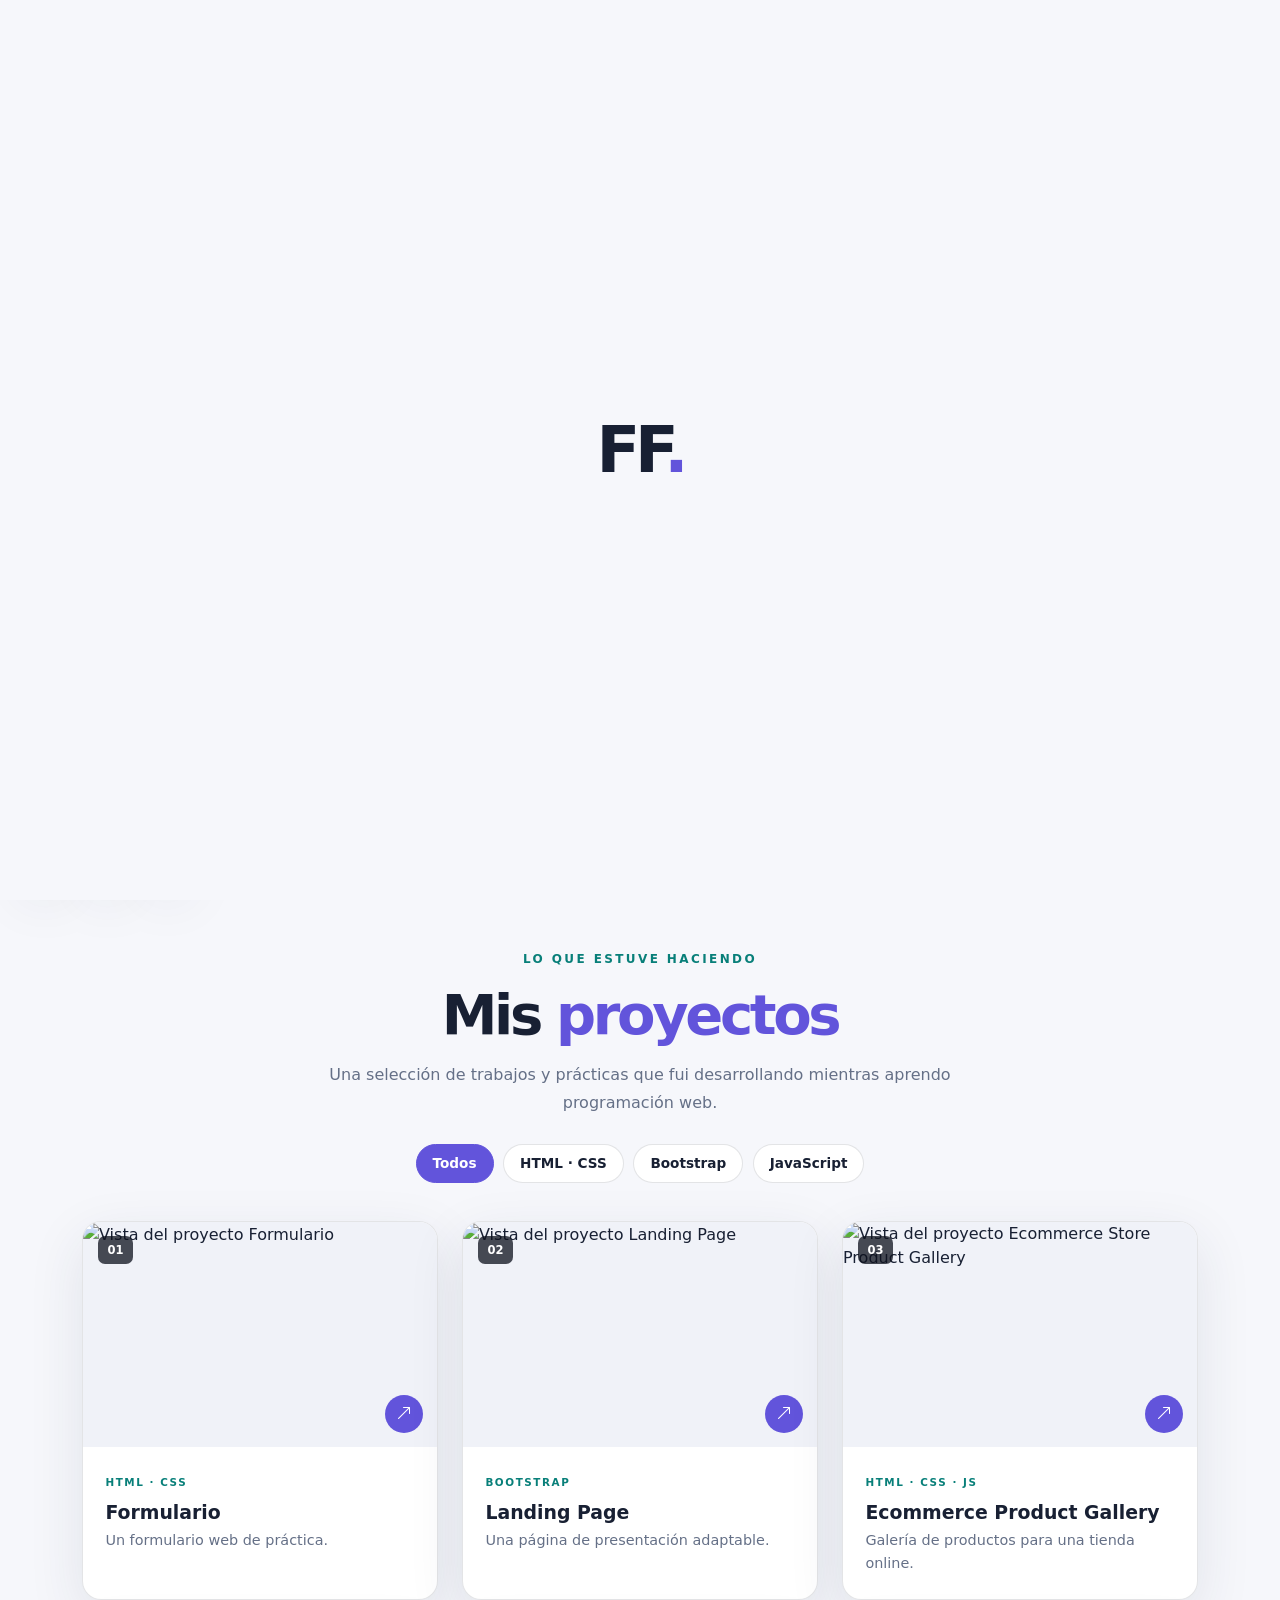
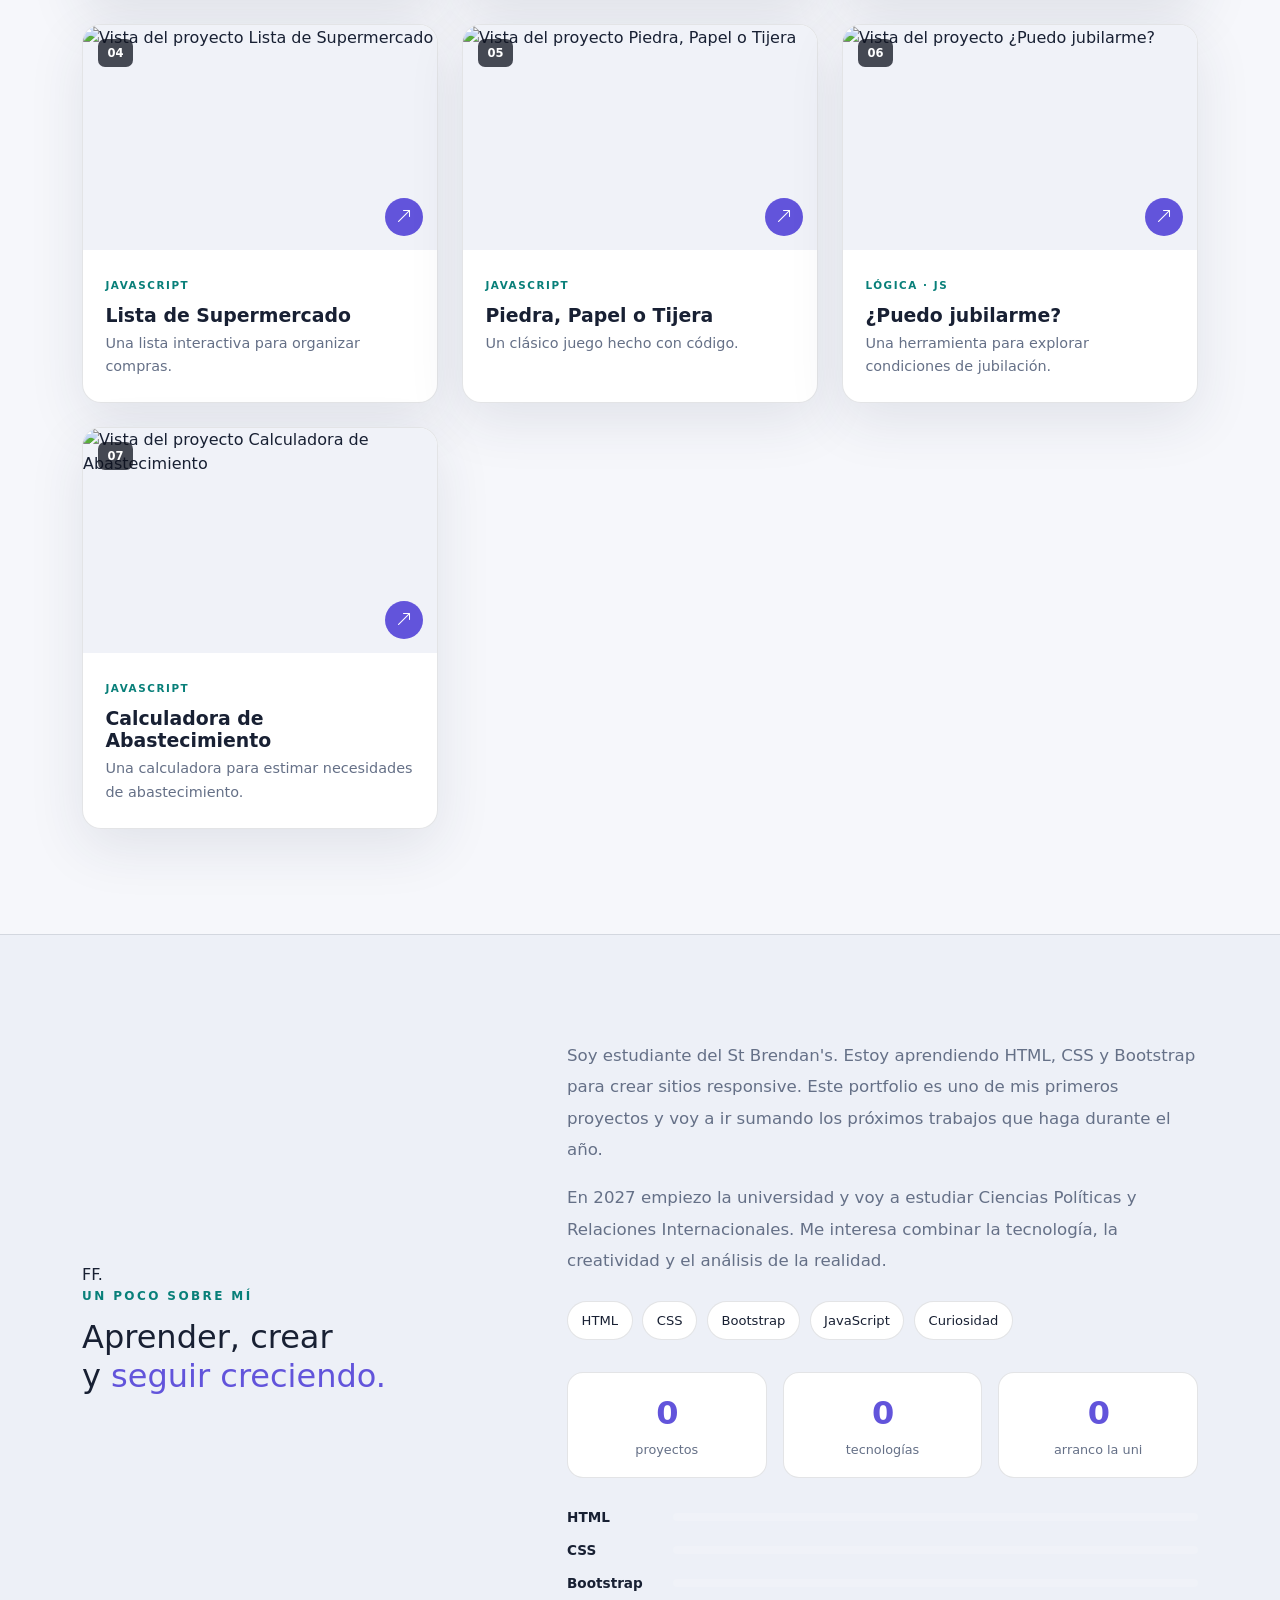
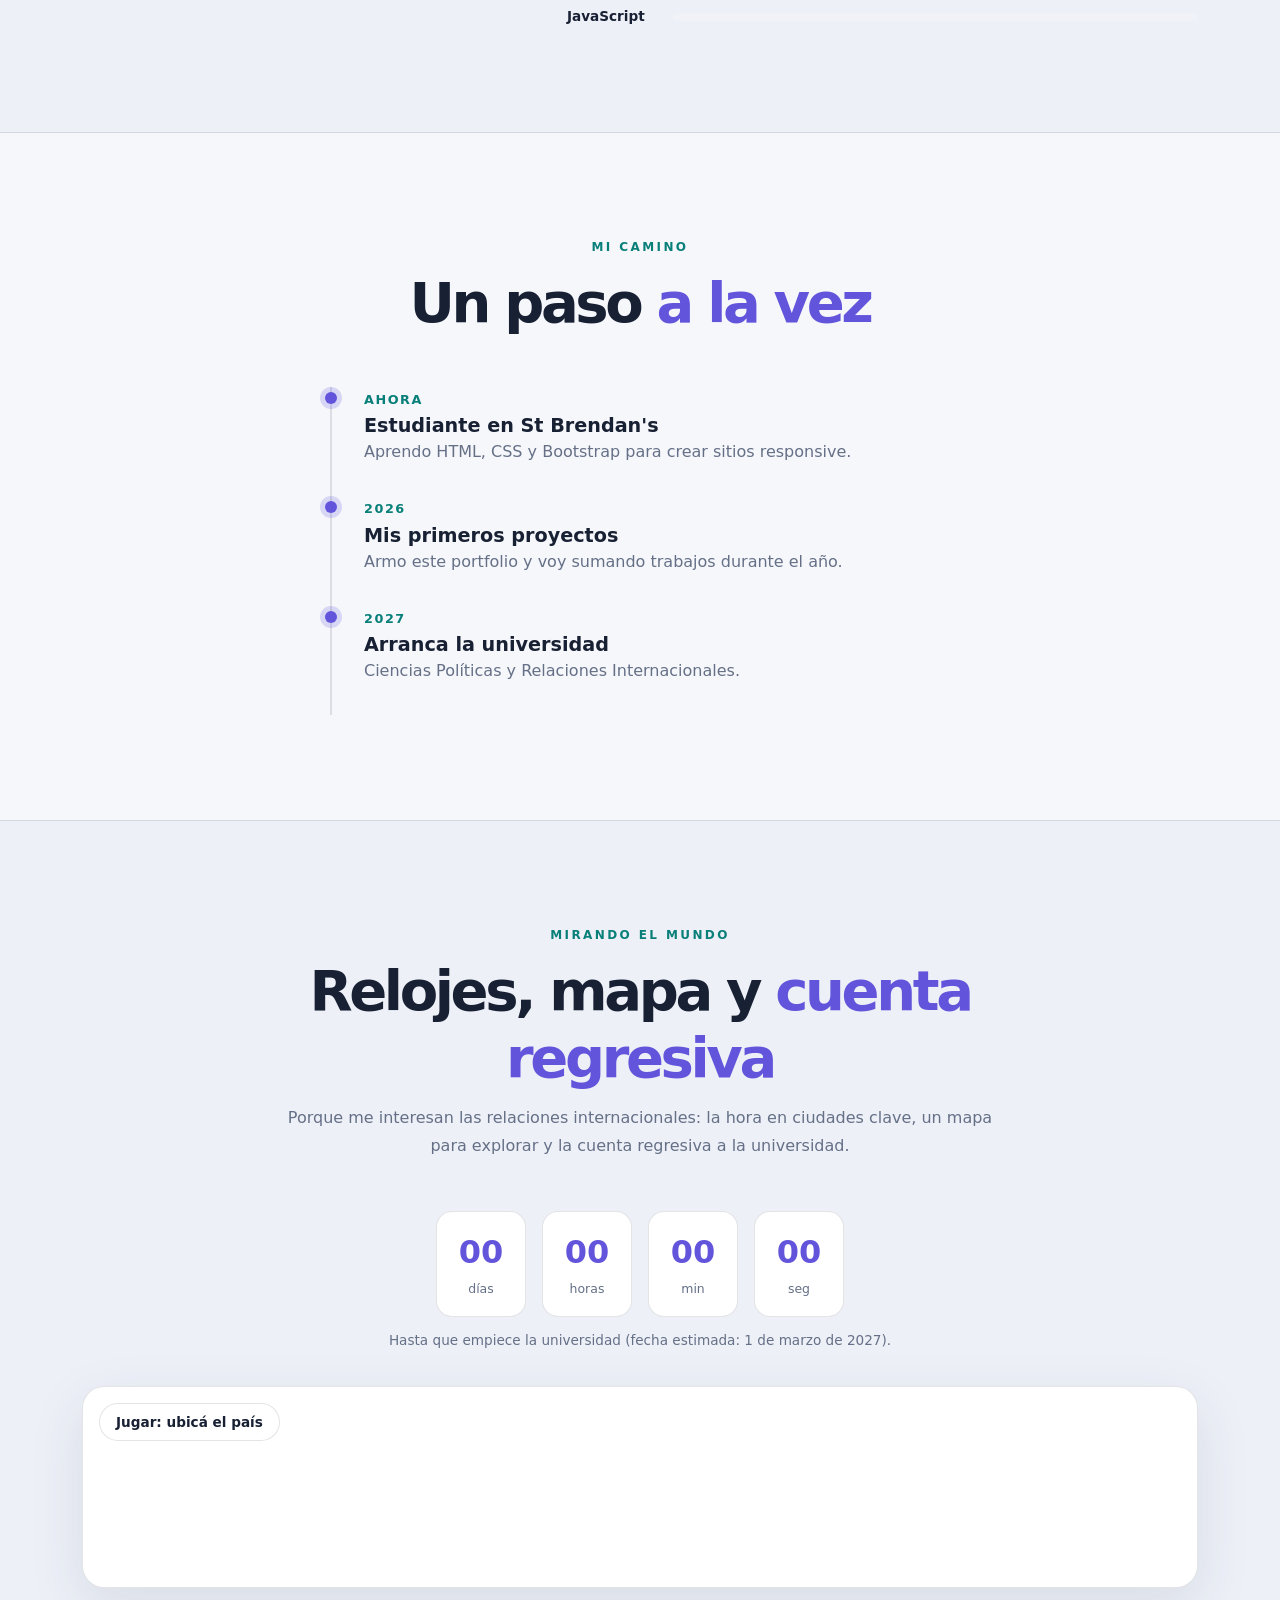
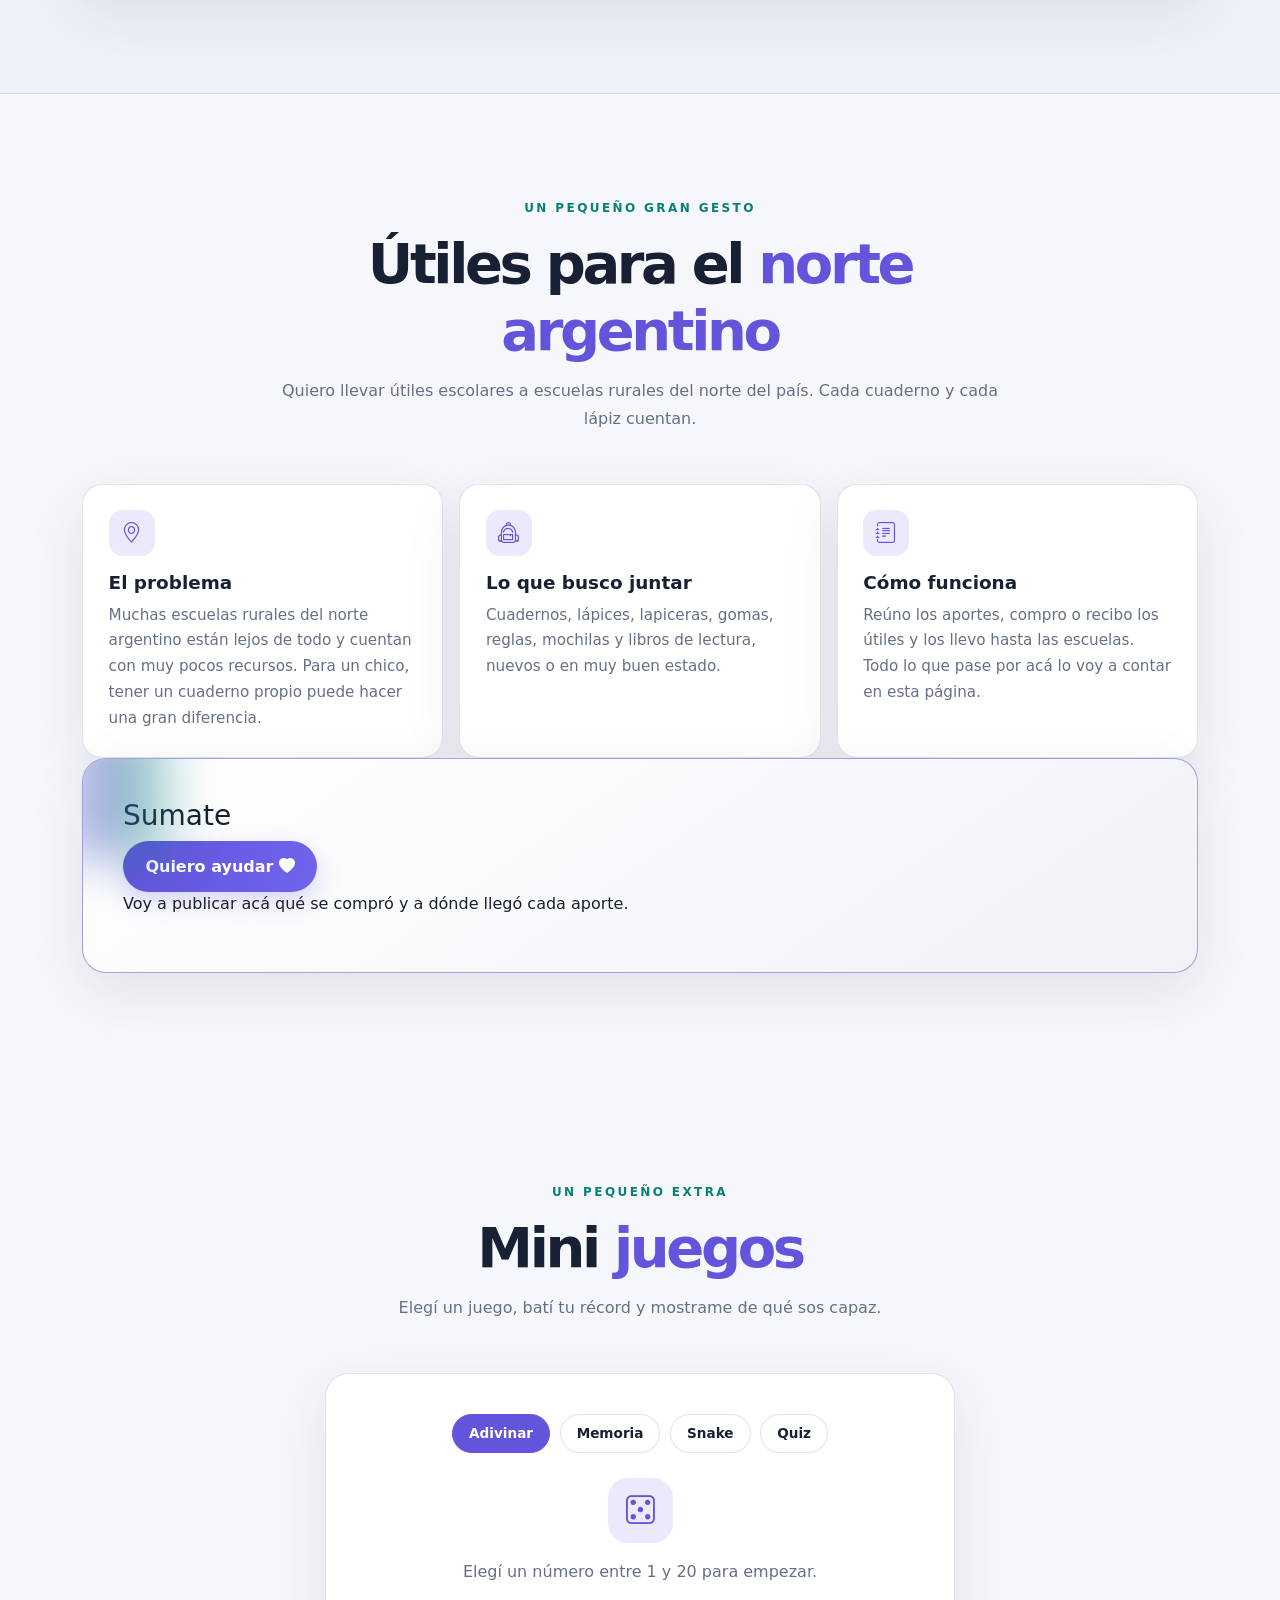
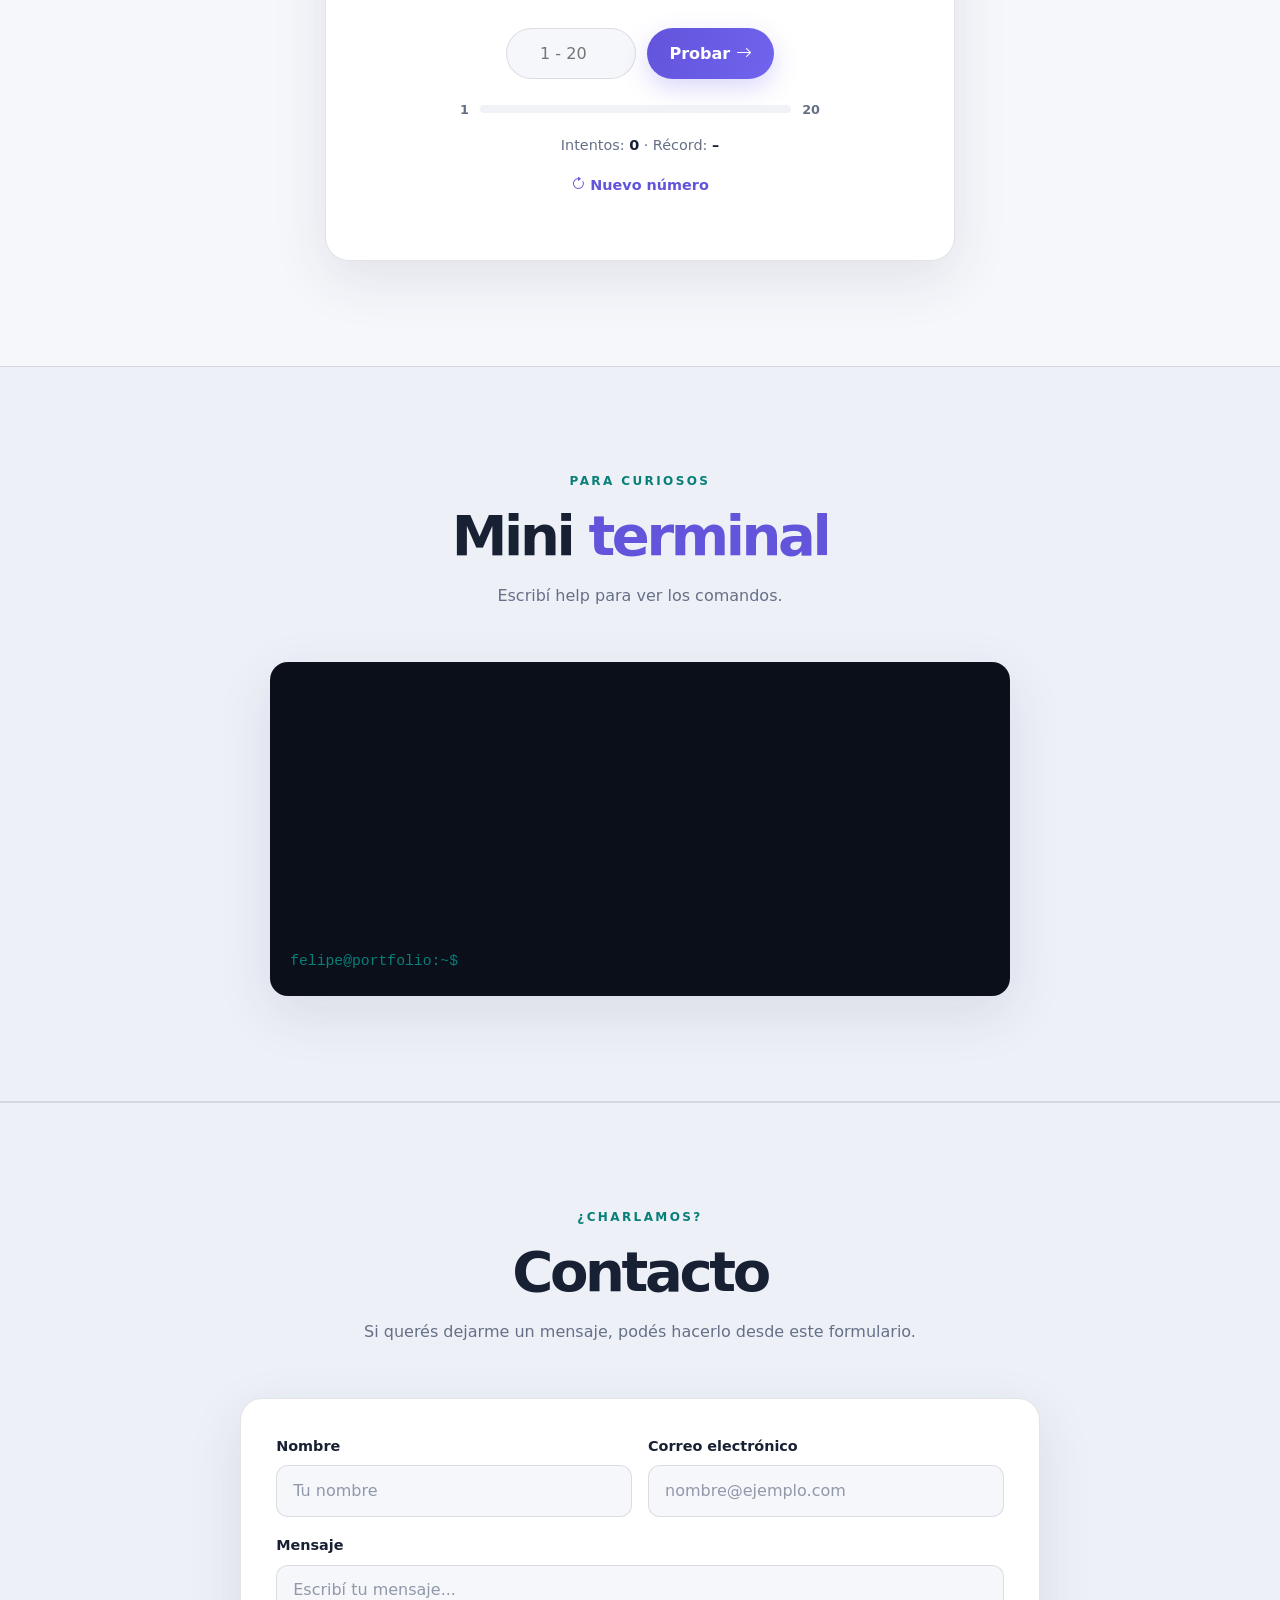
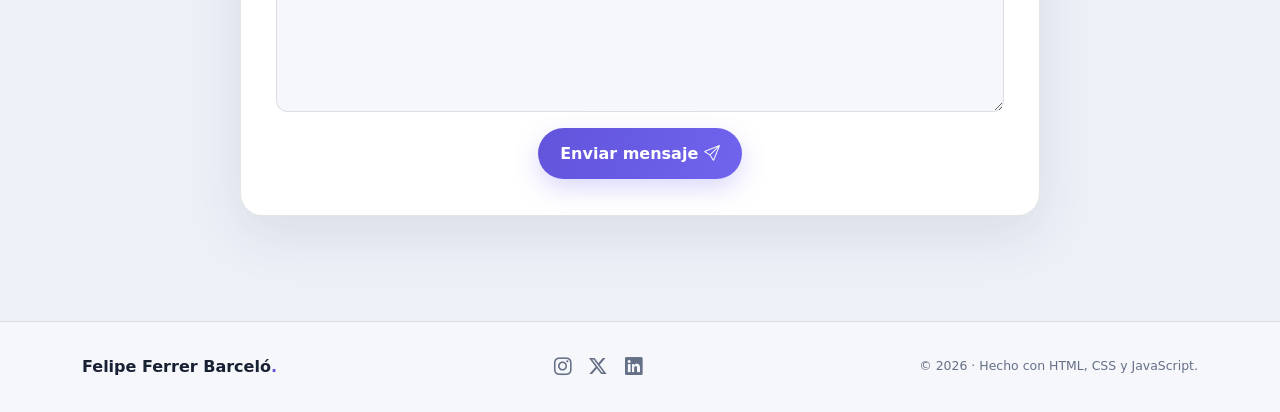
==== index.html @ 5191506a "Update print statement from 'Hello' to 'Goodbye'" ====
<!DOCTYPE html>
<html lang="es">
<head>
  <meta charset="UTF-8">
  <meta name="viewport" content="width=device-width, initial-scale=1.0">
  <meta name="description" content="Portfolio personal de Felipe Ferrer Barceló: proyectos web, aprendizaje y contacto.">
  <meta name="theme-color" content="#101522">
  <meta property="og:type" content="website">
  <meta property="og:title" content="Felipe Ferrer Barceló | Portfolio">
  <meta property="og:description" content="Portfolio personal: proyectos web, aprendizaje, juegos y una iniciativa solidaria para escuelas rurales.">
  <meta property="og:image" content="preview.png">
  <meta name="twitter:card" content="summary_large_image">
  <link rel="icon" href="data:image/svg+xml,%3Csvg xmlns='http://www.w3.org/2000/svg' viewBox='0 0 64 64'%3E%3Crect width='64' height='64' rx='14' fill='%23101522'/%3E%3Ctext x='32' y='43' font-family='Arial' font-size='28' font-weight='900' text-anchor='middle' fill='%238b7cff'%3EFF%3C/text%3E%3C/svg%3E">
  <title>Felipe Ferrer Barceló | Portfolio</title>

  <link href="https://cdn.jsdelivr.net/npm/bootstrap@5.3.3/dist/css/bootstrap.min.css" rel="stylesheet">
  <link rel="stylesheet" href="https://cdn.jsdelivr.net/npm/bootstrap-icons@1.11.3/font/bootstrap-icons.css">
  <link rel="stylesheet" href="style.css">
</head>
<body>
  <div class="preloader" id="preloader"><span>FF<b>.</b></span></div>
  <div class="scroll-progress" id="scrollProgress"></div>
  <div class="cursor-dot" aria-hidden="true"></div>
  <div class="cursor-outline" aria-hidden="true"></div>
  <div class="mouse-light" aria-hidden="true"></div>

  <nav class="navbar navbar-expand-xl fixed-top site-navbar">
    <div class="container">
      <a class="navbar-brand fw-bold" href="#inicio">FF<span>.</span></a>
      <button class="navbar-toggler" type="button" data-bs-toggle="collapse" data-bs-target="#navbarNav"
        aria-controls="navbarNav" aria-expanded="false" aria-label="Abrir menú">
        <span class="navbar-toggler-icon"></span>
      </button>

      <div class="collapse navbar-collapse" id="navbarNav">
        <ul class="navbar-nav ms-auto align-items-xl-center gap-xl-2">
          <li class="nav-item"><a class="nav-link" href="#portfolio">Portfolio</a></li>
          <li class="nav-item"><a class="nav-link" href="#acerca-de-mi">Sobre mí</a></li>
          <li class="nav-item"><a class="nav-link" href="#juego">Juegos</a></li>
          <li class="nav-item"><a class="nav-link" href="#solidaridad">Solidaridad</a></li>
          <li class="nav-item"><a class="nav-link" href="#contacto">Contacto</a></li>
          <li class="nav-item ms-lg-2 d-flex align-items-center gap-2 flex-wrap">
            <span class="accent-picker" role="group" aria-label="Color de acento">
              <button class="dot on" type="button" data-accent="" style="--c:#8b7cff" aria-label="Violeta"></button>
              <button class="dot" type="button" data-accent="#22b573" style="--c:#22b573" aria-label="Verde"></button>
              <button class="dot" type="button" data-accent="#f97316" style="--c:#f97316" aria-label="Naranja"></button>
              <button class="dot" type="button" data-accent="#ec4899" style="--c:#ec4899" aria-label="Rosa"></button>
            </span>
            <button class="theme-toggle" id="langToggle" type="button" aria-label="Cambiar idioma">EN</button>
            <button class="theme-toggle" id="openPalette" type="button" aria-label="Comandos (Ctrl+K)"><i class="bi bi-command"></i></button>
            <button class="theme-toggle" id="themeToggle" type="button" aria-label="Cambiar a modo claro" title="Cambiar tema">
              <i class="bi bi-sun-fill" id="themeIcon" aria-hidden="true"></i>
              <span class="theme-label">Modo claro</span>
            </button>
          </li>
        </ul>
      </div>
    </div>
  </nav>

  <header id="inicio" class="hero-section">
    <div class="hero-glow hero-glow-one"></div>
    <div class="hero-glow hero-glow-two"></div>
    <canvas id="particles" class="particles" aria-hidden="true"></canvas>
    <div class="container hero-content text-center">
      <div class="profile-frame">
        <img
          src="https://encrypted-tbn0.gstatic.com/images?q=tbn:ANd9GcQ7Jiw9zpg5FwUN_3uqC6fsG9pbE2RpYDPCnNSay6wt2Q&s=10"
          alt="Foto de perfil de Felipe" class="profile-image">
      </div>
      <p class="eyebrow" id="greeting">HOLA, SOY</p>
      <h1>Felipe Ferrer <span>Barceló</span></h1>
      <p class="typed-line"><span id="typed"></span><span class="caret" aria-hidden="true"></span></p>
      <p class="hero-description">Estudiante, creador digital y futuro estudiante de Ciencias Políticas y Relaciones Internacionales.</p>
      <div class="hero-actions">
        <a href="#portfolio" class="btn btn-primary-custom">Ver mis proyectos <i class="bi bi-arrow-down-right"></i></a>
        <a href="#contacto" class="btn btn-outline-custom">Contactarme</a>
        <a href="cv-felipe-ferrer-barcelo.pdf" download class="btn btn-outline-custom"><i class="bi bi-download"></i> CV</a>
      </div>
      <div class="scroll-note"><span></span> DESLIZÁ PARA EXPLORAR</div>
    </div>
  </header>

  <main>
    <div class="marquee" aria-hidden="true"><div class="marquee-track"><span>HTML</span><span>CSS</span><span>Bootstrap</span><span>JavaScript</span><span>Responsive</span><span>Curiosidad</span></div></div>
    <section id="portfolio" class="section-space">
      <div class="container">
        <div class="section-heading">
          <p class="eyebrow">LO QUE ESTUVE HACIENDO</p>
          <h2>Mis <span>proyectos</span></h2>
          <p>Una selección de trabajos y prácticas que fui desarrollando mientras aprendo programación web.</p>
        </div>

        <div class="filters" id="filters">
          <button class="chip active" data-filter="all" data-en="All">Todos</button>
          <button class="chip" data-filter="html">HTML · CSS</button>
          <button class="chip" data-filter="bootstrap">Bootstrap</button>
          <button class="chip" data-filter="js">JavaScript</button>
        </div>
        <div class="row g-4">
          <div class="col-md-6 col-lg-4">
            <a class="project-card" href="https://fferrerbarcelo-cmd.github.io/app-boca-juniors/" target="_blank" rel="noopener noreferrer">
              <div class="project-image-wrap">
                <img src="https://encrypted-tbn0.gstatic.com/images?q=tbn:ANd9GcQgOC5eon4NFF7SPk3vKy12tG5jK6yHnLfDezwR0dePLQ&s=10" alt="Vista del proyecto Formulario" class="project-image" loading="lazy">
                <span class="project-number">01</span>
                <span class="project-open"><i class="bi bi-arrow-up-right"></i></span>
              </div>
              <div class="project-info"><span class="project-type">HTML · CSS</span><h3>Formulario</h3><p>Un formulario web de práctica.</p></div>
            </a>
          </div>

          <div class="col-md-6 col-lg-4">
            <a class="project-card" href="https://fferrerbarcelo-cmd.github.io/landing-page/" target="_blank" rel="noopener noreferrer">
              <div class="project-image-wrap">
                <img src="https://encrypted-tbn0.gstatic.com/images?q=tbn:ANd9GcQ7dz_X3SFmpYZ_mZsTjIAHOiztLh2EXI5Cf0jkDILojQ&s=10" alt="Vista del proyecto Landing Page" class="project-image" loading="lazy">
                <span class="project-number">02</span><span class="project-open"><i class="bi bi-arrow-up-right"></i></span>
              </div>
              <div class="project-info"><span class="project-type">BOOTSTRAP</span><h3>Landing Page</h3><p>Una página de presentación adaptable.</p></div>
            </a>
          </div>

          <div class="col-md-6 col-lg-4">
            <a class="project-card" href="https://fferrerbarcelo-cmd.github.io/Desaf-o-Ecommerce-Store-Product-Gallery/" target="_blank" rel="noopener noreferrer">
              <div class="project-image-wrap">
                <img src="https://encrypted-tbn0.gstatic.com/images?q=tbn:ANd9GcR6kD_KUCblQeBj6FEvYNpwrGpUaywEncn4Av1EEvFpcQ&s=10" alt="Vista del proyecto Ecommerce Store Product Gallery" class="project-image" loading="lazy">
                <span class="project-number">03</span><span class="project-open"><i class="bi bi-arrow-up-right"></i></span>
              </div>
              <div class="project-info"><span class="project-type">HTML · CSS · JS</span><h3>Ecommerce Product Gallery</h3><p>Galería de productos para una tienda online.</p></div>
            </a>
          </div>

          <div class="col-md-6 col-lg-4">
            <a class="project-card" href="https://fferrerbarcelo-cmd.github.io/lista-de-supermercado/" target="_blank" rel="noopener noreferrer">
              <div class="project-image-wrap">
                <img src="https://encrypted-tbn0.gstatic.com/images?q=tbn:ANd9GcQ4tjGv9wVeeMzt80dPs_naiaMfj7Qy6bDiq2Ex1L68mA&s=10" alt="Vista del proyecto Lista de Supermercado" class="project-image" loading="lazy">
                <span class="project-number">04</span><span class="project-open"><i class="bi bi-arrow-up-right"></i></span>
              </div>
              <div class="project-info"><span class="project-type">JAVASCRIPT</span><h3>Lista de Supermercado</h3><p>Una lista interactiva para organizar compras.</p></div>
            </a>
          </div>

          <div class="col-md-6 col-lg-4">
            <a class="project-card" href="https://fferrerbarcelo-cmd.github.io/Piedra-Papel-o-Tijera/" target="_blank" rel="noopener noreferrer">
              <div class="project-image-wrap">
                <img src="https://encrypted-tbn0.gstatic.com/images?q=tbn:ANd9GcRjBaIQ9FtiwvHM3gxm7W2rLJPKdqltzxQgiQm1wvWCEw&s=10" alt="Vista del proyecto Piedra, Papel o Tijera" class="project-image" loading="lazy">
                <span class="project-number">05</span><span class="project-open"><i class="bi bi-arrow-up-right"></i></span>
              </div>
              <div class="project-info"><span class="project-type">JAVASCRIPT</span><h3>Piedra, Papel o Tijera</h3><p>Un clásico juego hecho con código.</p></div>
            </a>
          </div>

          <div class="col-md-6 col-lg-4">
            <a class="project-card" href="https://fferrerbarcelo-cmd.github.io/jubilaciones/" target="_blank" rel="noopener noreferrer">
              <div class="project-image-wrap">
                <img src="https://encrypted-tbn0.gstatic.com/images?q=tbn:ANd9GcSBOAFsdPuhFJCkbwW6Z327mR-SmU6aVIgFFV78Sy9jBQ&s=10" alt="Vista del proyecto ¿Puedo jubilarme?" class="project-image" loading="lazy">
                <span class="project-number">06</span><span class="project-open"><i class="bi bi-arrow-up-right"></i></span>
              </div>
              <div class="project-info"><span class="project-type">LÓGICA · JS</span><h3>¿Puedo jubilarme?</h3><p>Una herramienta para explorar condiciones de jubilación.</p></div>
            </a>
          </div>

          <div class="col-md-6 col-lg-4">
            <a class="project-card" href="https://fferrerbarcelo-cmd.github.io/calculadora-de-abastecimiento-/" target="_blank" rel="noopener noreferrer">
              <div class="project-image-wrap">
                <img src="https://encrypted-tbn0.gstatic.com/images?q=tbn:ANd9GcRG6cFAinW8IqiZue-k3d6lu6Tzvdx_ER2khLrAgoNnlQ&s=10" alt="Vista del proyecto Calculadora de Abastecimiento" class="project-image" loading="lazy">
                <span class="project-number">07</span><span class="project-open"><i class="bi bi-arrow-up-right"></i></span>
              </div>
              <div class="project-info"><span class="project-type">JAVASCRIPT</span><h3>Calculadora de Abastecimiento</h3><p>Una calculadora para estimar necesidades de abastecimiento.</p></div>
            </a>
          </div>
        </div>
      </div>
    </section>

    <section id="github" class="section-space" hidden>
      <div class="container">
        <div class="section-heading">
          <p class="eyebrow" data-en="LIVE FROM GITHUB">EN VIVO DESDE GITHUB</p>
          <h2>Más <span>repositorios</span></h2>
        </div>
        <div class="repo-grid" id="repoGrid"></div>
      </div>
    </section>

    <section id="acerca-de-mi" class="about-section section-space">
      <div class="container">
        <div class="row align-items-center g-5">
          <div class="col-lg-5">
            <div class="about-card">
              <span class="about-mark">FF.</span>
              <p class="eyebrow">UN POCO SOBRE MÍ</p>
              <h2>Aprender, crear<br>y <span>seguir creciendo.</span></h2>
            </div>
          </div>
          <div class="col-lg-7">
            <p class="about-copy">Soy estudiante del St Brendan's. Estoy aprendiendo HTML, CSS y Bootstrap para crear sitios responsive. Este portfolio es uno de mis primeros proyectos y voy a ir sumando los próximos trabajos que haga durante el año.</p>
            <p class="about-copy">En 2027 empiezo la universidad y voy a estudiar Ciencias Políticas y Relaciones Internacionales. Me interesa combinar la tecnología, la creatividad y el análisis de la realidad.</p>
            <div class="skill-list">
              <span>HTML</span><span>CSS</span><span>Bootstrap</span><span>JavaScript</span><span>Curiosidad</span>
            </div>
            <div class="stats">
              <div><strong data-count="7">0</strong><span>proyectos</span></div>
              <div><strong data-count="4">0</strong><span>tecnologías</span></div>
              <div><strong data-count="2027">0</strong><span>arranco la uni</span></div>
            </div>
            <div class="skill-bars">
              <div><span>HTML</span><i style="--v:80%"></i></div>
              <div><span>CSS</span><i style="--v:70%"></i></div>
              <div><span>Bootstrap</span><i style="--v:65%"></i></div>
              <div><span>JavaScript</span><i style="--v:55%"></i></div>
            </div>
          </div>
        </div>
      </div>
    </section>

    <section id="camino" class="section-space">
      <div class="container">
        <div class="section-heading">
          <p class="eyebrow" data-en="MY PATH">MI CAMINO</p>
          <h2>Un paso <span>a la vez</span></h2>
        </div>
        <ol class="timeline">
          <li><time data-en="NOW">AHORA</time><h3 data-en="Student at St Brendan's">Estudiante en St Brendan's</h3><p data-en="I'm learning HTML, CSS and Bootstrap to build responsive sites.">Aprendo HTML, CSS y Bootstrap para crear sitios responsive.</p></li>
          <li><time>2026</time><h3 data-en="My first projects">Mis primeros proyectos</h3><p data-en="I build this portfolio and keep adding work throughout the year.">Armo este portfolio y voy sumando trabajos durante el año.</p></li>
          <li><time>2027</time><h3 data-en="University begins">Arranca la universidad</h3><p data-en="Political Science and International Relations.">Ciencias Políticas y Relaciones Internacionales.</p></li>
        </ol>
      </div>
    </section>

    <section id="mundo" class="section-space about-section">
      <div class="container">
        <div class="section-heading">
          <p class="eyebrow" data-en="LOOKING AT THE WORLD">MIRANDO EL MUNDO</p>
          <h2>Relojes, mapa y <span>cuenta regresiva</span></h2>
          <p data-en="Because I'm into international relations: the time in key cities, a map to explore and the countdown to university.">Porque me interesan las relaciones internacionales: la hora en ciudades clave, un mapa para explorar y la cuenta regresiva a la universidad.</p>
        </div>
        <div class="clocks" id="clocks"></div>
        <div class="countdown" id="countdown">
          <div><strong>00</strong><span data-en="days">días</span></div>
          <div><strong>00</strong><span data-en="hours">horas</span></div>
          <div><strong>00</strong><span data-en="min">min</span></div>
          <div><strong>00</strong><span data-en="sec">seg</span></div>
        </div>
        <p class="count-note" data-en="Until university starts (estimated date: March 1, 2027).">Hasta que empiece la universidad (fecha estimada: 1 de marzo de 2027).</p>
        <div class="map-card">
          <div class="map-bar">
            <button class="chip" type="button" id="mapGame" data-en="Play: find the country">Jugar: ubicá el país</button>
            <span class="map-info" id="mapInfo"></span>
          </div>
          <div class="map" id="map"></div>
        </div>
      </div>
    </section>

    <section id="solidaridad" class="section-space">
      <div class="container">
        <div class="section-heading">
          <p class="eyebrow" data-en="A SMALL, BIG GESTURE">UN PEQUEÑO GRAN GESTO</p>
          <h2>Útiles para el <span>norte argentino</span></h2>
          <p data-en="I want to bring school supplies to rural schools in the north of the country. Every notebook and every pencil counts.">Quiero llevar útiles escolares a escuelas rurales del norte del país. Cada cuaderno y cada lápiz cuentan.</p>
        </div>
        <div class="row g-3">
          <div class="col-md-4"><div class="info-card"><i class="bi bi-geo-alt"></i><h3 data-en="The problem">El problema</h3><p data-en="Many rural schools in northern Argentina are far from everything and have very few resources. For a kid, having a notebook of their own can make a real difference.">Muchas escuelas rurales del norte argentino están lejos de todo y cuentan con muy pocos recursos. Para un chico, tener un cuaderno propio puede hacer una gran diferencia.</p></div></div>
          <div class="col-md-4"><div class="info-card"><i class="bi bi-backpack2"></i><h3 data-en="What I'm collecting">Lo que busco juntar</h3><p data-en="Notebooks, pencils, pens, erasers, rulers, backpacks and reading books, new or in very good condition.">Cuadernos, lápices, lapiceras, gomas, reglas, mochilas y libros de lectura, nuevos o en muy buen estado.</p></div></div>
          <div class="col-md-4"><div class="info-card"><i class="bi bi-journal-text"></i><h3 data-en="How it works">Cómo funciona</h3><p data-en="I gather the contributions, buy or receive the supplies and take them to the schools. Everything that comes through here, I'll report on this page.">Reúno los aportes, compro o recibo los útiles y los llevo hasta las escuelas. Todo lo que pase por acá lo voy a contar en esta página.</p></div></div>
        </div>
        <div class="donate-panel" id="donatePanel">
          <h3 data-en="Join in">Sumate</h3>
          <div id="donateMethods"></div>
          <button class="btn btn-primary-custom" type="button" id="donateContact">Quiero ayudar <i class="bi bi-heart-fill beat"></i></button>
          <p class="donate-note" data-en="I'll publish here what was bought and where each contribution ended up.">Voy a publicar acá qué se compró y a dónde llegó cada aporte.</p>
        </div>
      </div>
    </section>

    <section id="columnas" class="section-space about-section" hidden>
      <div class="container">
        <div class="section-heading">
          <p class="eyebrow" data-en="WRITING">ESCRITOS</p>
          <h2>Columnas y <span>reflexiones</span></h2>
        </div>
        <div class="filters" id="essayFilters"></div>
        <div class="essay-list" id="essayList"></div>
      </div>
    </section>

    <section id="juego" class="section-space game-section">
      <div class="container">
        <div class="section-heading">
          <p class="eyebrow">UN PEQUEÑO EXTRA</p>
          <h2>Mini <span>juegos</span></h2>
          <p>Elegí un juego, batí tu récord y mostrame de qué sos capaz.</p>
        </div>
        <div class="game-panel">
          <div class="game-tabs">
            <button class="chip active" type="button" data-pane="guess" data-en="Guess">Adivinar</button>
            <button class="chip" type="button" data-pane="memory" data-en="Memory">Memoria</button>
            <button class="chip" type="button" data-pane="snake">Snake</button>
            <button class="chip" type="button" data-pane="quiz">Quiz</button>
          </div>
          <div class="pane" id="pane-guess">
          <div class="game-icon"><i class="bi bi-dice-5"></i></div>
          <p id="gameMessage" class="game-message" aria-live="polite">Elegí un número entre 1 y 20 para empezar.</p>
          <form id="guessForm" class="guess-form">
            <label class="visually-hidden" for="guessInput">Tu número</label>
            <input id="guessInput" type="number" min="1" max="20" inputmode="numeric" placeholder="1 - 20" required>
            <button class="btn btn-primary-custom" type="submit">Probar <i class="bi bi-arrow-right"></i></button>
          </form>
          <div class="range-bar" aria-label="Rango posible"><span id="rangeLow">1</span><div class="range-track"><div id="rangeFill"></div></div><span id="rangeHigh">20</span></div>
          <p class="attempts mt-3">Intentos: <strong id="attemptCount">0</strong> · Récord: <strong id="bestScore">–</strong></p>
          <button class="game-reset" id="resetGame" type="button"><i class="bi bi-arrow-clockwise"></i> Nuevo número</button>
          </div>
          <div class="pane" id="pane-memory" hidden>
            <p class="game-message" data-en="Find all the pairs.">Encontrá todos los pares.</p>
            <div class="mem-grid" id="memGrid"></div>
            <p class="attempts"><span data-en="Moves:">Movimientos:</span> <strong id="memMoves">0</strong></p>
            <button class="game-reset" id="memReset" type="button" data-en="New game">Nueva partida</button>
          </div>
          <div class="pane" id="pane-snake" hidden>
            <p class="game-message" id="snakeInfo" data-en="Arrow keys or swipe. Press Start.">Flechas del teclado o deslizá. Tocá Empezar.</p>
            <canvas id="snakeCv" class="snake-cv" width="300" height="300"></canvas>
            <p class="attempts mt-3"><span data-en="Score:">Puntos:</span> <strong id="snakeScore">0</strong></p>
            <button class="game-reset" id="snakeStart" type="button" data-en="Start">Empezar</button>
          </div>
          <div class="pane" id="pane-quiz" hidden>
            <p class="game-message" id="quizQ"></p>
            <div class="quiz-opts" id="quizOpts"></div>
            <p class="attempts"><span data-en="Score:">Puntos:</span> <strong id="quizScore">0</strong>/8</p>
            <button class="game-reset" id="quizReset" type="button" data-en="Restart">Reiniciar</button>
          </div>
          <p class="records" id="records"></p>
        </div>
      </div>
    </section>

    <section id="terminal" class="section-space about-section">
      <div class="container">
        <div class="section-heading">
          <p class="eyebrow" data-en="FOR THE CURIOUS">PARA CURIOSOS</p>
          <h2>Mini <span>terminal</span></h2>
          <p data-en="Type help to see the commands.">Escribí help para ver los comandos.</p>
        </div>
        <div class="term" id="term">
          <div class="term-out" id="termOut" aria-live="polite"></div>
          <form class="term-line" id="termForm"><span>felipe@portfolio:~$</span><input id="termIn" autocomplete="off" spellcheck="false" aria-label="Comando"></form>
        </div>
      </div>
    </section>

    <section id="contacto" class="section-space contact-section">
      <div class="container">
        <div class="section-heading">
          <p class="eyebrow">¿CHARLAMOS?</p>
          <h2>Contacto</h2>
          <p>Si querés dejarme un mensaje, podés hacerlo desde este formulario.</p>
        </div>
        <div class="contact-panel">
          <form action="https://submit-form.com/DeQ3Ldw2p" method="POST">
            <div class="row g-3">
              <div class="col-md-6">
                <label for="nombre" class="form-label">Nombre</label>
                <input type="text" class="form-control custom-input" id="nombre" name="nombre" placeholder="Tu nombre" required>
              </div>
              <div class="col-md-6">
                <label for="email" class="form-label">Correo electrónico</label>
                <input type="email" class="form-control custom-input" id="email" name="email" placeholder="nombre@ejemplo.com" required>
              </div>
              <div class="col-12">
                <label for="mensaje" class="form-label">Mensaje</label>
                <textarea class="form-control custom-input" id="mensaje" name="mensaje" rows="5" placeholder="Escribí tu mensaje..." required></textarea>
              </div>
              <div class="col-12 text-center">
                <button class="btn btn-primary-custom" type="submit">Enviar mensaje <i class="bi bi-send"></i></button>
              </div>
            </div>
          </form>
        </div>
      </div>
    </section>
  </main>

  <footer class="site-footer">
    <div class="container d-flex flex-column flex-md-row justify-content-between align-items-center gap-3">
      <a class="footer-brand" href="#inicio">Felipe Ferrer Barceló<span>.</span></a>
      <div class="social-links">
        <a href="https://www.instagram.com/paipferrer/" target="_blank" rel="noopener noreferrer" aria-label="Instagram"><i class="bi bi-instagram"></i></a>
        <a href="https://x.com/pipeferrer3" target="_blank" rel="noopener noreferrer" aria-label="X"><i class="bi bi-twitter-x"></i></a>
        <a href="https://www.linkedin.com/in/felipe-ferrer-barcel%C3%B3-23a2a2357/" target="_blank" rel="noopener noreferrer" aria-label="LinkedIn"><i class="bi bi-linkedin"></i></a>
      </div>
      <p class="footer-copy mb-0">© <span id="currentYear">2026</span> · Hecho con HTML, CSS y JavaScript.</p>
    </div>
  </footer>

  <dialog id="projectModal" class="project-modal">
    <div class="pm-img"><img alt=""></div>
    <div class="pm-body">
      <span class="project-type"></span><h3></h3><p></p>
      <div class="d-flex gap-2 flex-wrap">
        <a class="btn btn-primary-custom" target="_blank" rel="noopener noreferrer" data-en="Open project">Abrir proyecto</a>
        <button class="btn btn-outline-custom" type="button" data-close data-en="Close">Cerrar</button>
      </div>
    </div>
  </dialog>
  <dialog id="palette" class="palette">
    <input id="palInput" type="text" autocomplete="off" placeholder="Escribí un comando..." aria-label="Comandos">
    <ul id="palList"></ul>
  </dialog>

  <dialog id="essayModal" class="essay-modal">
    <article>
      <span class="project-type" id="emTag"></span>
      <h3 id="emTitle"></h3>
      <small id="emMeta"></small>
      <div id="emBody" class="mt-3"></div>
      <button class="btn btn-outline-custom" type="button" data-close2 data-en="Close">Cerrar</button>
    </article>
  </dialog>
  <div class="a11y" role="group" aria-label="Ajustes de lectura">
    <button class="chip" type="button" id="fontMinus" aria-label="Achicar letra">A−</button>
    <button class="chip" type="button" id="fontPlus" aria-label="Agrandar letra">A+</button>
    <button class="chip" type="button" id="contrastBtn" aria-label="Alto contraste"><i class="bi bi-circle-half"></i></button>
  </div>
  <button id="backToTop" class="back-to-top" type="button" aria-label="Volver arriba"><i class="bi bi-arrow-up"></i></button>

  <script src="https://cdn.jsdelivr.net/npm/bootstrap@5.3.3/dist/js/bootstrap.bundle.min.js"></script>
  <script src="script.js"></script>
</body>
</html>
---- style.css ----
/* =========================================================
   PORTFOLIO - FELIPE FERRER BARCELÓ
   Estilos Completos con todos los Chiches Visuales e Interactivos
   ========================================================= */

:root {
  color-scheme: dark;
  --bg: #101522;
  --bg-soft: #151d2d;
  --surface: #1a2436;
  --surface-2: #202c40;
  --text: #f3f5fa;
  --muted: #aab5c8;
  --line: rgba(255,255,255,.10);
  --accent: #8b7cff;
  --accent-2: #52d6c7;
  --nav-bg: rgba(16,21,34,.82);
  --shadow: 0 18px 55px rgba(0,0,0,.22);
  --gold: #f59e0b;
}

:root[data-theme="light"] {
  color-scheme: light;
  --bg: #f6f7fb;
  --bg-soft: #edf0f7;
  --surface: #ffffff;
  --surface-2: #f0f2f8;
  --text: #182033;
  --muted: #657087;
  --line: rgba(24,32,51,.12);
  --accent: #6254db;
  --accent-2: #087f79;
  --nav-bg: rgba(255,255,255,.86);
  --shadow: 0 18px 55px rgba(37,47,75,.10);
  --gold: #d97706;
}

:root[data-theme="retro"] {
  color-scheme: dark;
  --bg: #0a0014;
  --bg-soft: #12002a;
  --surface: #1a0636;
  --surface-2: #260a4a;
  --text: #f6ecff;
  --muted: #b99bd9;
  --line: rgba(255,43,214,.28);
  --accent: #ff2bd6;
  --accent-2: #00f0ff;
  --nav-bg: rgba(10,0,20,.85);
  --shadow: 0 0 32px rgba(255,43,214,.18);
}
:root[data-theme="retro"] body { font-family: ui-monospace, SFMono-Regular, Menlo, Consolas, monospace; }
:root[data-theme="retro"] h1, :root[data-theme="retro"] h2 { text-shadow: 0 0 18px color-mix(in srgb,var(--accent) 60%,transparent); }
:root[data-theme="retro"] body::after {
  content: ""; position: fixed; inset: 0; z-index: 4900; pointer-events: none;
  background: repeating-linear-gradient(0deg,rgba(0,0,0,.14) 0 1px,transparent 1px 3px);
}

/* 4to Tema Especial: War Room / Sala de Situación Diplomática */
:root[data-theme="war-room"] {
  color-scheme: dark;
  --bg: #041009;
  --bg-soft: #081a10;
  --surface: #0b2416;
  --surface-2: #123321;
  --text: #c2fadc;
  --muted: #689f81;
  --line: rgba(34, 197, 94, 0.25);
  --accent: #22c55e;
  --accent-2: #10b981;
  --nav-bg: rgba(4, 16, 9, 0.88);
  --shadow: 0 18px 55px rgba(0, 50, 20, 0.35);
}
:root[data-theme="war-room"] body { font-family: "Courier New", Courier, monospace; }
:root[data-theme="war-room"] body::before {
  content: ""; position: fixed; inset: 0; z-index: 0; pointer-events: none; opacity: 0.15;
  background-image: linear-gradient(rgba(34,197,94,0.15) 1px, transparent 1px), linear-gradient(90deg, rgba(34,197,94,0.15) 1px, transparent 1px);
  background-size: 32px 32px;
}

* { box-sizing: border-box; }
html { scroll-behavior: smooth; scroll-padding-top: 88px; }
body {
  margin: 0;
  padding-top: 70px;
  background: var(--bg);
  color: var(--text);
  font-family: Inter, ui-sans-serif, system-ui, -apple-system, BlinkMacSystemFont, "Segoe UI", sans-serif;
  transition: background .25s ease, color .25s ease;
  overflow-x: hidden;
}
a { color: inherit; text-decoration: none; }
button, a, input, textarea { font: inherit; }
::selection { background: var(--accent); color: white; }

/* ================= NAVBAR ================= */
.site-navbar {
  background: var(--nav-bg);
  border-bottom: 1px solid var(--line);
  backdrop-filter: blur(18px);
  -webkit-backdrop-filter: blur(18px);
  transition: box-shadow .3s ease;
}
.site-navbar.scrolled { box-shadow: var(--shadow); }
.navbar-brand { color: var(--text); font-size: 1.4rem; letter-spacing: -.06em; }
.navbar-brand span, .footer-brand span { color: var(--accent); }
.navbar-brand:hover { animation: glitch .45s steps(2) 1; }
@keyframes glitch { 0% { text-shadow: 2px 0 var(--accent-2),-2px 0 var(--accent); } 30% { transform: translate(-2px,1px); } 60% { text-shadow: -2px 0 var(--accent-2),2px 0 var(--accent); transform: translate(2px,-1px); } 100% { text-shadow: none; transform: none; } }

.nav-link { color: var(--muted); font-size: .92rem; transition: color .2s ease; position: relative; }
.nav-link:hover, .nav-link:focus { color: var(--text); }
.nav-link::after { content: ""; position: absolute; left: .5rem; right: .5rem; bottom: 2px; height: 2px; border-radius: 2px; background: var(--accent); transform: scaleX(0); transition: transform .25s ease; }
.nav-link.active { color: var(--text); }
.nav-link.active::after { transform: scaleX(1); }

.navbar-toggler { border-color: var(--line); }
.navbar-toggler:focus { box-shadow: 0 0 0 .2rem rgba(139,124,255,.2); }

.theme-toggle {
  display: inline-flex; align-items: center; gap: .55rem;
  border: 1px solid var(--line); border-radius: 999px;
  padding: .48rem .85rem; background: var(--surface); color: var(--text);
  font-size: .84rem; transition: transform .2s ease, border-color .2s ease;
  cursor: pointer;
}
.theme-toggle:hover { transform: translateY(-2px); border-color: var(--accent); }
.theme-toggle i { color: var(--accent); transition: transform .5s ease; }
.theme-toggle:hover i { transform: rotate(180deg); }

.accent-picker { display: flex; gap: .45rem; align-items: center; }
.dot { width: 18px; height: 18px; padding: 0; border: 2px solid transparent; border-radius: 50%; background: var(--c); transition: transform .2s ease; cursor: pointer; }
.dot:hover { transform: scale(1.25); }
.dot.on { border-color: var(--text); }

/* ================= HERO SECTION ================= */
.hero-section {
  min-height: 720px; position: relative; overflow: hidden;
  display: flex; align-items: center; background: var(--bg);
}
.hero-content { position: relative; z-index: 1; padding-top: 55px; padding-bottom: 65px; }
.hero-glow { position: absolute; width: 440px; height: 440px; border-radius: 50%; filter: blur(100px); opacity: .22; pointer-events: none; animation: glowPulse 7s ease-in-out infinite; }
.hero-glow-one { background: var(--accent); top: -190px; left: -100px; }
.hero-glow-two { background: var(--accent-2); right: -150px; bottom: -220px; }

/* Status Badge */
.status-badge {
  display: inline-flex; align-items: center; gap: 0.6rem;
  padding: 0.4rem 1rem; margin-bottom: 1.5rem; border-radius: 999px;
  background: color-mix(in srgb, var(--surface) 85%, transparent);
  border: 1px solid var(--line); font-size: 0.8rem; font-weight: 600;
  backdrop-filter: blur(12px); box-shadow: 0 6px 22px rgba(0,0,0,0.12);
  transition: transform .2s ease;
}
.status-badge:hover { transform: translateY(-2px); border-color: var(--accent); }
.status-dot {
  width: 9px; height: 9px; border-radius: 50%; background: #22c55e;
  box-shadow: 0 0 0 0 rgba(34, 197, 94, 0.7); animation: pulseGreen 2s infinite;
}
@keyframes pulseGreen {
  0% { box-shadow: 0 0 0 0 rgba(34, 197, 94, 0.7); }
  70% { box-shadow: 0 0 0 10px rgba(34, 197, 94, 0); }
  100% { box-shadow: 0 0 0 0 rgba(34, 197, 94, 0); }
}

.profile-frame {
  width: 154px; height: 154px; margin: 0 auto 1.8rem; padding: 5px;
  border-radius: 50%; background: linear-gradient(135deg,var(--accent),var(--accent-2));
  box-shadow: 0 0 0 10px color-mix(in srgb, var(--accent) 10%, transparent);
  animation: fadeUp .8s both, float 5s ease-in-out 1s infinite;
  position: relative;
}
.profile-image { width: 100%; height: 100%; border-radius: 50%; object-fit: cover; border: 4px solid var(--bg); }

.eyebrow { color: var(--accent-2); font-size: .75rem; font-weight: 800; letter-spacing: .2em; margin-bottom: .8rem; }
.hero-section h1 { font-size: clamp(2.6rem,7vw,5.2rem); font-weight: 850; letter-spacing: -.065em; line-height: 1.03; margin-bottom: 1.2rem; }
.hero-section h1 span {
  background: linear-gradient(90deg,var(--accent),var(--accent-2),var(--accent));
  background-size: 200% auto; -webkit-background-clip: text; background-clip: text; color: transparent;
  animation: gradientMove 5s linear infinite;
}
.hero-description { max-width: 660px; margin: 0 auto; color: var(--muted); font-size: clamp(1rem,2vw,1.18rem); line-height: 1.8; }
.typed-line { min-height: 1.9rem; margin-bottom: .6rem; font-size: clamp(1.1rem,2.4vw,1.5rem); font-weight: 700; color: var(--accent-2); }
.caret { display: inline-block; width: 2px; height: 1.1em; margin-left: 3px; vertical-align: -.15em; background: var(--accent); animation: blink 1s steps(1) infinite; }

.hero-actions { display: flex; flex-wrap: wrap; justify-content: center; gap: .8rem; margin-top: 2rem; }
.btn-primary-custom, .btn-outline-custom {
  border-radius: 999px; padding: .85rem 1.4rem; font-weight: 700; transition: transform .2s ease, box-shadow .2s ease, background .2s ease, border-color .2s ease;
}
.btn-primary-custom { color: #fff; background: linear-gradient(110deg,var(--accent),#7063ed); border: 0; box-shadow: 0 9px 25px rgba(111,99,237,.25); }
.btn-primary-custom:hover { color: #fff; transform: translateY(-3px); box-shadow: 0 13px 30px rgba(111,99,237,.35); }
.btn-outline-custom { border: 1px solid var(--line); color: var(--text); background: var(--surface); }
.btn-outline-custom:hover { border-color: var(--accent); color: var(--text); transform: translateY(-3px); }

.scroll-note { display: flex; justify-content: center; align-items: center; gap: .7rem; margin-top: 4rem; color: var(--muted); font-size: .65rem; letter-spacing: .2em; }
.scroll-note span { width: 27px; height: 1px; background: var(--accent-2); }

/* ================= MARQUEE ================= */
.marquee { overflow: hidden; padding: .95rem 0; border-bottom: 1px solid var(--line); background: var(--bg-soft); }
.marquee-track { display: flex; gap: 2.2rem; width: max-content; padding-right: 2.2rem; animation: marquee 28s linear infinite; }
.marquee:hover .marquee-track { animation-play-state: paused; }
.marquee span { white-space: nowrap; font-weight: 800; letter-spacing: -.02em; color: var(--muted); }
.marquee span::after { content: "✦"; margin-left: 2.2rem; color: var(--accent); }

/* ================= SECCIONES GENERALES ================= */
.section-space { padding: 105px 0; }
.section-heading { max-width: 720px; margin: 0 auto 3.2rem; text-align: center; }
.section-heading h2 { font-size: clamp(2.2rem,5vw,3.5rem); font-weight: 850; letter-spacing: -.06em; margin-bottom: .8rem; }
.section-heading h2 span, .about-card h2 span { color: var(--accent); }
.section-heading > p:last-child { color: var(--muted); line-height: 1.75; }

/* ================= PROYECTOS & TARJETAS HOLOGRÁFICAS ================= */
.chip { padding: .5rem 1rem; border: 1px solid var(--line); border-radius: 999px; background: var(--surface); color: var(--text); font-size: .85rem; font-weight: 650; transition: .2s ease; cursor: pointer; }
.chip:hover { border-color: var(--accent); }
.chip.active { background: var(--accent); border-color: var(--accent); color: #fff; }
.chip.ok { background: #16a34a; border-color: #16a34a; color: #fff; }
.chip.bad { background: #dc2626; border-color: #dc2626; color: #fff; }
.filters { display: flex; flex-wrap: wrap; gap: .6rem; justify-content: center; margin: -1.5rem 0 2.4rem; }

.project-card {
  display: block; height: 100%; overflow: hidden; border-radius: 19px;
  background: var(--surface); border: 1px solid var(--line); box-shadow: var(--shadow);
  transition: transform .25s ease, border-color .25s ease;
  position: relative; will-change: transform;
}
.project-card:hover {
  transform: perspective(900px) rotateX(var(--rx,0deg)) rotateY(var(--ry,0deg)) translateY(-7px);
  border-color: color-mix(in srgb,var(--accent) 65%,var(--line));
}
/* Efecto Foil / Holográfico tornasolado en cards */
.project-card::before {
  content: ""; position: absolute; inset: 0; z-index: 2; pointer-events: none; opacity: 0; border-radius: 19px;
  background: linear-gradient(115deg, transparent 20%, rgba(255, 0, 150, 0.16) 35%, rgba(0, 255, 255, 0.22) 50%, rgba(255, 230, 0, 0.16) 65%, transparent 80%);
  background-size: 200% 200%; background-position: var(--mx, 50%) var(--my, 50%);
  mix-blend-mode: color-dodge; transition: opacity 0.3s ease;
}
.project-card:hover::before { opacity: 1; }

.project-card::after {
  content: ""; position: absolute; inset: 0; pointer-events: none; opacity: 0; transition: opacity .25s ease;
  background: radial-gradient(280px circle at var(--mx,50%) var(--my,50%), color-mix(in srgb,var(--accent) 24%,transparent), transparent 70%);
}
.project-card:hover::after { opacity: 1; }

.project-image-wrap { position: relative; height: 225px; overflow: hidden; background: var(--surface-2); }
.project-image { width: 100%; height: 100%; object-fit: cover; transition: transform .5s ease; }
.project-card:hover .project-image { transform: scale(1.06); }
.project-number { position: absolute; top: 14px; left: 15px; padding: .35rem .6rem; border-radius: 7px; color: white; background: rgba(12,17,29,.75); font-size: .72rem; font-weight: 800; }
.project-open { position: absolute; right: 14px; bottom: 14px; display: grid; place-items: center; width: 38px; height: 38px; border-radius: 50%; color: #fff; background: var(--accent); }
.project-info { padding: 1.35rem 1.4rem 1.5rem; }
.project-type { color: var(--accent-2); font-size: .65rem; font-weight: 800; letter-spacing: .15em; }
.project-info h3 { margin: .5rem 0 .35rem; font-size: 1.18rem; font-weight: 750; }
.project-info p { margin: 0; color: var(--muted); font-size: .9rem; line-height: 1.6; }

/* ================= SOBRE MÍ & PASAPORTE DIGITAL ================= */
.about-section { background: var(--bg-soft); border-top: 1px solid var(--line); border-bottom: 1px solid var(--line); }

/* Pasaporte Diplomático */
.passport-card {
  padding: 1.8rem; border-radius: 20px; background: linear-gradient(145deg, #182338, #111a2c);
  border: 2px solid rgba(245, 158, 11, 0.4); box-shadow: var(--shadow); position: relative; overflow: hidden;
}
.passport-card::before {
  content: ""; position: absolute; inset: 0; pointer-events: none; opacity: 0.04;
  background: radial-gradient(circle, #fff 10%, transparent 11%); background-size: 16px 16px;
}
.passport-header { display: flex; align-items: center; gap: 1rem; border-bottom: 1px dashed rgba(245, 158, 11, 0.35); padding-bottom: 1rem; margin-bottom: 1.2rem; }
.passport-emblem { font-size: 2.2rem; color: var(--gold); }
.passport-title small { display: block; color: var(--gold); letter-spacing: .15em; font-size: .68rem; font-weight: 800; }
.passport-title h4 { margin: 0; font-weight: 850; letter-spacing: -.02em; font-size: 1.25rem; }

.passport-body { display: flex; gap: 1.2rem; align-items: center; margin-bottom: 1.4rem; }
.passport-photo-wrap { position: relative; width: 100px; height: 120px; flex-shrink: 0; border: 2px solid var(--gold); border-radius: 10px; overflow: hidden; background: #000; }
.passport-photo { width: 100%; height: 100%; object-fit: cover; }
.stamp-verified { position: absolute; bottom: 0; left: 0; right: 0; background: rgba(34, 197, 94, 0.9); font-size: .55rem; font-weight: 800; text-align: center; color: white; padding: 2px 0; }

.passport-data { display: grid; gap: .45rem; font-size: .8rem; }
.passport-data label { display: block; color: var(--muted); font-size: .62rem; font-weight: 700; margin: 0; }
.passport-data strong { color: var(--text); font-size: .88rem; }
.badge-active { display: inline-block; padding: 2px 8px; border-radius: 6px; background: rgba(34,197,94,0.18); color: #22c55e; font-size: .72rem; font-weight: 800; }

.passport-stamps { display: flex; flex-wrap: wrap; gap: .5rem; border-top: 1px dashed rgba(245, 158, 11, 0.35); padding-top: 1rem; }
.stamp-visa {
  display: inline-flex; flex-direction: column; align-items: center; padding: .3rem .6rem; border: 1.5px dashed rgba(255,255,255,0.25);
  border-radius: 8px; font-size: .68rem; font-weight: 800; color: var(--text); transform: rotate(var(--rot, -3deg));
}
.stamp-visa span { font-size: .52rem; color: var(--accent-2); }
.stamp-visa:nth-child(even) { transform: rotate(2deg); border-color: rgba(139,124,255,0.4); }
.stamp-visa.highlight { border-color: #ef4444; color: #ef4444; transform: rotate(-4deg); }
.stamp-visa.highlight span { color: #ef4444; }

.about-copy { color: var(--muted); font-size: 1.04rem; line-height: 1.9; }
.skill-list { display: flex; flex-wrap: wrap; gap: .6rem; margin-top: 1.5rem; }
.skill-list span { padding: .55rem .85rem; border: 1px solid var(--line); border-radius: 999px; color: var(--text); background: var(--surface); font-size: .82rem; }

.stats { display: flex; gap: 1rem; margin-top: 2rem; }
.stats > div { flex: 1; padding: 1rem; text-align: center; border: 1px solid var(--line); border-radius: 16px; background: var(--surface); }
.stats strong { display: block; font-size: 2rem; font-weight: 850; letter-spacing: -.04em; color: var(--accent); }
.stats span { color: var(--muted); font-size: .8rem; }

.skill-bars { display: grid; gap: .8rem; margin-top: 1.8rem; }
.skill-bars > div { display: grid; grid-template-columns: 90px 1fr; align-items: center; gap: 1rem; font-size: .85rem; font-weight: 650; }
.skill-bars i { position: relative; height: 8px; overflow: hidden; border-radius: 99px; background: var(--surface-2); }
.skill-bars i::after { content: ""; position: absolute; inset: 0 auto 0 0; width: 0; border-radius: 99px; background: linear-gradient(90deg,var(--accent),var(--accent-2)); transition: width 1.2s cubic-bezier(.2,.7,.2,1) .2s; }
.skill-bars.in i::after { width: var(--v); }

/* ================= TIMELINE ================= */
.timeline { max-width: 620px; margin: 0 auto; padding: 0 0 0 2rem; list-style: none; border-left: 2px solid var(--line); }
.timeline li { position: relative; padding-bottom: 2rem; }
.timeline li::before { content: ""; position: absolute; left: calc(-2rem - 7px); top: .3rem; width: 12px; height: 12px; border-radius: 50%; background: var(--accent); box-shadow: 0 0 0 5px color-mix(in srgb,var(--accent) 20%,transparent); }
.timeline time { color: var(--accent-2); font-size: .8rem; font-weight: 800; letter-spacing: .12em; }
.timeline h3 { margin: .2rem 0; font-size: 1.2rem; font-weight: 750; }
.timeline p { margin: 0; color: var(--muted); }

/* ================= MUNDO 2.0 (RELOJES MUNDIALES & TIME TRAVELER) ================= */
.clocks-grid { display: grid; grid-template-columns: repeat(auto-fit,minmax(190px,1fr)); gap: 1rem; }
.clock-card {
  padding: 1.2rem; text-align: center; border: 1px solid var(--line); border-radius: 20px;
  background: var(--surface); box-shadow: var(--shadow); position: relative; transition: transform .2s ease;
}
.clock-card:hover { transform: translateY(-4px); border-color: var(--accent); }
.mini-analog-clock { width: 52px; height: 52px; margin: 0 auto .8rem; }
.clock-face { fill: var(--surface-2); stroke: var(--line); stroke-width: 2; }
.clock-hour-hand { stroke: var(--accent); stroke-width: 3; stroke-linecap: round; transform-origin: 25px 25px; }
.clock-min-hand { stroke: var(--accent-2); stroke-width: 2; stroke-linecap: round; transform-origin: 25px 25px; }
.clock-center-dot { fill: var(--text); }
.clock-card b { display: block; font-size: .92rem; color: var(--text); margin-bottom: .2rem; }
.clock-card time { display: block; font-size: 1.35rem; font-weight: 850; font-variant-numeric: tabular-nums; color: var(--accent); }
.clock-status-tag { display: inline-block; font-size: .65rem; font-weight: 700; padding: 2px 7px; border-radius: 999px; margin-top: .4rem; }
.status-open { background: rgba(34,197,94,0.15); color: #22c55e; }
.status-closed { background: rgba(148,163,184,0.15); color: var(--muted); }

.time-traveler-card {
  padding: 1.5rem; border-radius: 20px; background: var(--surface); border: 1px solid var(--line); box-shadow: var(--shadow);
}
.tt-header { display: flex; justify-content: space-between; align-items: center; flex-wrap: gap; gap: 1rem; margin-bottom: 1.2rem; }
.tt-slider-wrap { display: flex; align-items: center; gap: 1rem; }
#ttVal { font-size: 1.2rem; font-weight: 850; min-width: 90px; color: var(--accent-2); }
.custom-slider { accent-color: var(--accent); cursor: pointer; }

.countdown { display: flex; flex-wrap: wrap; justify-content: center; gap: 1rem; margin-top: 2rem; }
.countdown > div { min-width: 90px; padding: 1rem; text-align: center; border: 1px solid var(--line); border-radius: 16px; background: var(--surface); }
.countdown strong { display: block; color: var(--accent); font-size: 2rem; font-weight: 850; font-variant-numeric: tabular-nums; }
.countdown span { color: var(--muted); font-size: .78rem; }
.count-note { margin: .8rem 0 2.2rem; text-align: center; color: var(--muted); font-size: .85rem; }

/* Cita de Estadista */
.quote-card {
  max-width: 680px; margin: 0 auto; padding: 1.8rem; border-radius: 22px;
  background: linear-gradient(145deg, var(--surface), var(--surface-2));
  border: 1px solid var(--line); text-align: center; box-shadow: var(--shadow); position: relative;
}
.quote-icon { font-size: 2.2rem; color: var(--accent); margin-bottom: -.5rem; }
.quote-card blockquote { font-size: 1.15rem; font-style: italic; color: var(--text); margin: .5rem 0; line-height: 1.6; }
.quote-card cite { display: block; color: var(--accent-2); font-weight: 750; font-size: .95rem; }

/* Mapa */
.map-card { padding: 1rem; border: 1px solid var(--line); border-radius: 22px; background: var(--surface); box-shadow: var(--shadow); }
.map-bar { display: flex; flex-wrap: wrap; align-items: center; justify-content: space-between; gap: .8rem; margin-bottom: .6rem; }
.map-info { color: var(--muted); font-size: .9rem; }
.map { position: relative; min-height: 120px; }
.map svg { display: block; width: 100%; height: auto; }
.sphere { fill: var(--bg); stroke: var(--line); }
.country { fill: var(--surface-2); stroke: var(--bg); stroke-width: .5; transition: fill .15s ease; cursor: pointer; }
.country.known { fill: color-mix(in srgb,var(--accent) 35%,var(--surface-2)); }
.country:hover { fill: var(--accent); }
.map-tip { position: absolute; z-index: 2; padding: .35rem .7rem; border-radius: 8px; background: var(--text); color: var(--bg); font-size: .8rem; font-weight: 650; white-space: nowrap; pointer-events: none; }

/* ================= SOLIDARIDAD 2.0 ================= */
.goal-tracker-card {
  padding: 1.8rem; border-radius: 22px; background: var(--surface); border: 1px solid var(--line); box-shadow: var(--shadow);
}
.goal-numbers strong { font-size: 1.6rem; color: #ef4444; }
.goal-numbers span { font-size: 1.2rem; color: var(--muted); }
.goal-bar-track { height: 16px; border-radius: 999px; background: var(--surface-2); overflow: hidden; position: relative; }
.goal-bar-fill { height: 100%; border-radius: 999px; background: linear-gradient(90deg, #ef4444, #f97316); transition: width 1s ease-in-out; }

.info-card { height: 100%; padding: 1.6rem; border: 1px solid var(--line); border-radius: 20px; background: var(--surface); box-shadow: var(--shadow); }
.info-card i { display: grid; place-items: center; width: 46px; height: 46px; margin-bottom: 1rem; border-radius: 14px; color: var(--accent); background: color-mix(in srgb,var(--accent) 13%,transparent); font-size: 1.3rem; }
.info-card h3 { font-size: 1.15rem; font-weight: 750; }
.info-card p { margin: 0; color: var(--muted); font-size: .95rem; line-height: 1.7; }

/* Calculadora de Kit Escolar */
.kit-calculator-card {
  padding: 2.2rem; border-radius: 24px; background: var(--surface); border: 1px solid var(--line); box-shadow: var(--shadow);
}
.supply-item {
  padding: 1.2rem .8rem; border-radius: 18px; border: 1px solid var(--line); background: var(--surface-2); text-align: center;
  transition: transform .2s ease, border-color .2s ease;
}
.supply-item:hover { transform: translateY(-3px); border-color: var(--accent); }
.supply-icon { font-size: 2.2rem; margin-bottom: .4rem; }
.supply-name { font-weight: 750; font-size: .88rem; }
.supply-price { color: var(--accent-2); font-weight: 800; font-size: .85rem; margin-bottom: .8rem; }
.supply-controls { display: flex; justify-content: center; align-items: center; gap: .6rem; }
.btn-qty { width: 28px; height: 28px; border-radius: 50%; border: 1px solid var(--line); background: var(--surface); color: var(--text); font-weight: 800; display: grid; place-items: center; cursor: pointer; }
.btn-qty:hover { background: var(--accent); color: white; }
.supply-qty { font-weight: 800; font-size: 1rem; min-width: 20px; }
.kit-total-line strong { font-size: 1.6rem; color: #22c55e; }
.kit-impact-text { color: var(--accent-2); font-weight: 650; margin-top: .4rem; }

/* Panel de Donación & Tarjeta 3D */
.donate-panel {
  padding: 2.5rem; border: 1px solid color-mix(in srgb,var(--accent) 45%,var(--line));
  border-radius: 24px; background: linear-gradient(145deg,var(--surface),var(--surface-2));
  box-shadow: var(--shadow); position: relative; overflow: hidden;
}
.donate-panel::after {
  content: ""; position: absolute; width: 140px; height: 140px;
  background: linear-gradient(90deg, transparent, var(--accent), var(--accent-2), transparent);
  top: -40px; left: -40px; filter: blur(25px); opacity: 0.5; animation: beamRotate 8s linear infinite; pointer-events: none;
}
@keyframes beamRotate {
  0% { transform: translate(0, 0) rotate(0deg); }
  25% { transform: translate(650px, 0) rotate(90deg); }
  50% { transform: translate(650px, 300px) rotate(180deg); }
  75% { transform: translate(0, 300px) rotate(270deg); }
  100% { transform: translate(0, 0) rotate(360deg); }
}

.beat { display: inline-block; animation: beat 1.4s ease-in-out infinite; }
@keyframes beat { 50% { transform: scale(1.25); } }

/* Tarjeta 3D Flip */
.card-3d-wrap { width: 330px; height: 200px; perspective: 1000px; }
.card-3d {
  width: 100%; height: 100%; position: relative; transform-style: preserve-3d;
  transition: transform 0.6s cubic-bezier(0.4, 0, 0.2, 1); border-radius: 18px; box-shadow: 0 16px 36px rgba(0,0,0,0.35); cursor: pointer;
}
.card-3d.flipped { transform: rotateY(180deg); }
.card-front, .card-back {
  position: absolute; inset: 0; width: 100%; height: 100%; backface-visibility: hidden;
  border-radius: 18px; padding: 1.4rem; display: flex; flex-direction: column; justify-content: space-between;
}
.card-front {
  background: linear-gradient(135deg, #1f2d48, #0f172a); border: 1.5px solid rgba(255,255,255,0.18); color: white;
}
.card-chip { font-size: 1.6rem; color: #f59e0b; }
.card-logo { position: absolute; top: 1.2rem; right: 1.4rem; font-size: .8rem; font-weight: 850; letter-spacing: .08em; }
.card-title { font-size: .75rem; letter-spacing: .12em; color: var(--accent-2); font-weight: 800; }
.card-alias-box small { display: block; font-size: .6rem; color: #94a3b8; letter-spacing: .08em; }
.alias-text { font-family: monospace; font-size: 1.15rem; font-weight: 800; letter-spacing: .06em; color: #fff; }
.card-footer-info { display: flex; justify-content: space-between; align-items: center; font-size: .75rem; }
.btn-copy-alias {
  padding: .3rem .7rem; border-radius: 8px; border: 0; background: var(--accent); color: white; font-weight: 750; font-size: .75rem; cursor: pointer;
}
.card-back {
  background: linear-gradient(135deg, #0f172a, #1e293b); border: 1.5px solid rgba(255,255,255,0.18); transform: rotateY(180deg); text-align: center;
}
.card-magstripe { position: absolute; top: 1.2rem; left: 0; right: 0; height: 35px; background: #000; }
.qr-container { margin-top: 2rem; display: flex; flex-direction: column; align-items: center; gap: .4rem; }
.qr-img { width: 90px; height: 90px; border-radius: 8px; border: 2px solid white; }
.qr-container span { font-size: .7rem; color: #cbd5e1; font-weight: 600; }

/* Muro de Stickers */
.stickers-board-card { padding: 1.8rem; border-radius: 22px; background: var(--surface); border: 1px solid var(--line); }
.cork-board {
  height: 180px; border-radius: 16px; background: #261f18; border: 4px solid #4a3b2c;
  position: relative; overflow: hidden; box-shadow: inset 0 4px 15px rgba(0,0,0,0.5);
}
.cork-pin {
  position: absolute; padding: .4rem .8rem; border-radius: 6px; background: #fffae0; color: #182033;
  font-weight: 800; font-size: .8rem; box-shadow: 2px 4px 12px rgba(0,0,0,0.3); border-top: 3px solid #f59e0b;
}

/* ================= MINI JUEGOS ================= */
.game-section { background: var(--bg); }
.game-panel { max-width: 630px; margin: auto; padding: 2.5rem; text-align: center; border: 1px solid var(--line); border-radius: 24px; background: var(--surface); box-shadow: var(--shadow); }
.game-icon { display: grid; place-items: center; width: 65px; height: 65px; margin: 0 auto 1rem; border-radius: 20px; color: var(--accent); background: color-mix(in srgb,var(--accent) 13%,transparent); font-size: 1.8rem; }
.game-tabs { display: flex; flex-wrap: wrap; gap: .6rem; justify-content: center; margin-bottom: 1.6rem; }
.game-message { min-height: 3rem; color: var(--muted); line-height: 1.6; }
.guess-form { display: flex; gap: .7rem; justify-content: center; margin: 1.3rem 0; }
.guess-form input { width: 130px; border: 1px solid var(--line); border-radius: 999px; padding: .75rem 1rem; text-align: center; color: var(--text); background: var(--bg); outline: none; }
.guess-form input:focus, .custom-input:focus { border-color: var(--accent); box-shadow: 0 0 0 .2rem color-mix(in srgb,var(--accent) 18%,transparent); }
.attempts { color: var(--muted); font-size: .9rem; }
.attempts strong { color: var(--text); }
.game-reset { border: 0; background: none; color: var(--accent); font-weight: 700; font-size: .9rem; cursor: pointer; }
.records { margin: 1.4rem 0 0; color: var(--muted); font-size: .82rem; }

.range-bar { display: flex; align-items: center; gap: .7rem; max-width: 360px; margin: 1rem auto 0; color: var(--muted); font-size: .8rem; font-weight: 700; }
.range-track { position: relative; flex: 1; height: 8px; border-radius: 99px; background: var(--surface-2); overflow: hidden; }
#rangeFill { position: absolute; top: 0; bottom: 0; border-radius: 99px; background: linear-gradient(90deg,var(--accent),var(--accent-2)); transition: left .35s ease, width .35s ease; }

.mem-grid { display: grid; grid-template-columns: repeat(4,1fr); gap: .6rem; margin: 1rem 0; }
.mem-card { aspect-ratio: 1; border: 1px solid var(--line); border-radius: 14px; background: var(--surface-2); font-size: 1.8rem; transition: background .3s ease, border-color .3s ease; cursor: pointer; }
.mem-card span { opacity: 0; transition: opacity .2s ease; }
.mem-card.up { background: var(--bg); border-color: var(--accent); }
.mem-card.up span { opacity: 1; }
.mem-card.ok { background: color-mix(in srgb,var(--accent-2) 18%,var(--bg)); border-color: var(--accent-2); }

.snake-cv { max-width: 100%; touch-action: none; border: 1px solid var(--line); border-radius: 14px; background: var(--bg); }
.quiz-opts { display: grid; grid-template-columns: 1fr 1fr; gap: .6rem; margin: 1rem 0; }

/* ================= TERMINAL ================= */
.term { max-width: 740px; margin: auto; padding: 1.2rem; border: 1px solid var(--line); border-radius: 18px; background: #0b0f1a; color: #d7e3ff; font: .92rem/1.6 ui-monospace,SFMono-Regular,Menlo,Consolas,monospace; box-shadow: var(--shadow); }
.term-out { height: 260px; overflow: auto; white-space: pre-wrap; }
.term-out .cmd { color: var(--accent-2); }
.term-line { display: flex; gap: .5rem; margin-top: .5rem; }
.term-line span { color: var(--accent-2); white-space: nowrap; }
.term-line input { flex: 1; min-width: 0; border: 0; outline: 0; background: transparent; color: inherit; font: inherit; }

/* ================= CONTACTO & FORM ================= */
.contact-section { background: var(--bg-soft); border-top: 1px solid var(--line); }
.contact-panel { max-width: 800px; margin: auto; padding: 2.2rem; border: 1px solid var(--line); border-radius: 22px; background: var(--surface); box-shadow: var(--shadow); }
.form-label { color: var(--text); font-weight: 650; font-size: .9rem; }
.custom-input { border: 1px solid var(--line); border-radius: 12px; padding: .8rem 1rem; color: var(--text); background: var(--bg); }
.custom-input::placeholder { color: var(--muted); opacity: .7; }
.custom-input:focus { color: var(--text); background: var(--bg); }

/* ================= SPOTIFY WIDGET ================= */
.spotify-widget {
  position: fixed; left: 22px; bottom: 74px; z-index: 1000; display: flex; align-items: center; gap: .8rem;
  padding: .5rem 1rem; border-radius: 999px; background: color-mix(in srgb, var(--surface) 90%, transparent);
  border: 1px solid var(--line); backdrop-filter: blur(14px); box-shadow: var(--shadow); transition: transform .2s ease;
}
.spotify-widget:hover { transform: translateY(-3px); border-color: #22c55e; }
.spotify-badge { display: flex; align-items: center; gap: .4rem; }
.spotify-bars { display: flex; gap: 2px; align-items: flex-end; height: 16px; }
.spotify-bars span { width: 3px; background: #22c55e; border-radius: 2px; animation: bounceBar 1.2s ease-in-out infinite alternate; }
.spotify-bars span:nth-child(1) { height: 60%; animation-delay: 0.1s; }
.spotify-bars span:nth-child(2) { height: 100%; animation-delay: 0.3s; }
.spotify-bars span:nth-child(3) { height: 40%; animation-delay: 0.5s; }
.spotify-bars span:nth-child(4) { height: 80%; animation-delay: 0.2s; }
@keyframes bounceBar { 0% { height: 20%; } 100% { height: 100%; } }
.spotify-info small { display: block; font-size: .58rem; color: var(--muted); font-weight: 800; }
.spotify-track { font-size: .78rem; font-weight: 750; color: var(--text); white-space: nowrap; }

/* ================= MATRIX CANVAS ================= */
#matrixCanvas {
  position: fixed; inset: 0; width: 100vw; height: 100vh; z-index: 99999;
  background: rgba(0, 0, 0, 0.96); cursor: pointer;
}

/* ================= FOOTER & BOTÓN SUBIR ================= */
.site-footer { padding: 2rem 0; border-top: 1px solid var(--line); background: var(--bg); }
.footer-brand { color: var(--text); font-weight: 800; }
.social-links { display: flex; gap: 1.1rem; }
.social-links a { color: var(--muted); font-size: 1.1rem; transition: color .2s ease, transform .2s ease; }
.social-links a:hover { color: var(--accent); transform: translateY(-3px); }
.footer-copy { color: var(--muted); font-size: .78rem; }

.back-to-top {
  position: fixed; right: 22px; bottom: 22px; z-index: 20; width: 44px; height: 44px;
  border: 1px solid var(--line); border-radius: 50%; color: #fff; background: var(--accent);
  box-shadow: var(--shadow); opacity: 0; pointer-events: none; transform: translateY(10px); transition: .2s ease; cursor: pointer;
}
.back-to-top.visible { opacity: 1; pointer-events: auto; transform: translateY(0); }

/* ================= CURSOR PERSONALIZADO ================= */
.cursor-dot, .cursor-outline { position: fixed; top: 0; left: 0; z-index: 2000; pointer-events: none; border-radius: 50%; opacity: 0; transform: translate(-50%,-50%); }
.cursor-dot { width: 7px; height: 7px; background: var(--accent-2); }
.cursor-outline { width: 32px; height: 32px; border: 1px solid var(--accent); transition: width .18s ease,height .18s ease,background .18s ease; }
body.cursor-active, body.cursor-active a, body.cursor-active button { cursor: none; }
.cursor-outline.cursor-hover { width: 48px; height: 48px; background: color-mix(in srgb,var(--accent) 13%,transparent); }
.cursor-outline.cursor-view { width: 76px; height: 76px; background: color-mix(in srgb,var(--accent) 22%,transparent); }
.cursor-outline::after { content: attr(data-label); position: absolute; inset: 0; display: grid; place-items: center; font-size: .72rem; font-weight: 800; color: var(--text); }
.trail { position: fixed; inset: 0; z-index: 1999; pointer-events: none; }
.mouse-light { position: fixed; inset: 0; z-index: 0; pointer-events: none; background: radial-gradient(520px circle at var(--lx,50%) var(--ly,30%), color-mix(in srgb,var(--accent) 11%,transparent), transparent 60%); }
.ripple { position: fixed; z-index: 2001; width: 12px; height: 12px; border: 2px solid var(--accent-2); border-radius: 50%; pointer-events: none; transform: translate(-50%,-50%); animation: ripple .7s ease-out forwards; }
.confetti { position: fixed; inset: 0; z-index: 3000; pointer-events: none; }
.curtain { position: fixed; inset: 0; z-index: 4500; pointer-events: none; background: linear-gradient(120deg,var(--accent),var(--accent-2)); transform: translateY(100%); }
.curtain.in { animation: curtain .8s cubic-bezier(.7,0,.3,1) both; }

/* ================= DIÁLOGOS ================= */
dialog { width: 100%; max-width: min(560px,92vw); padding: 0; border: 1px solid var(--line); border-radius: 22px; background: var(--surface); color: var(--text); box-shadow: var(--shadow); }
dialog::backdrop { background: rgba(8,12,22,.65); backdrop-filter: blur(6px); }
dialog[open] { animation: fadeUp .3s ease both; }
dialog[open], dialog[open] * { cursor: auto !important; }
dialog[open] a, dialog[open] button, dialog[open] li { cursor: pointer !important; }
.pm-img { height: 220px; background: var(--surface-2); }
.pm-img img { width: 100%; height: 100%; object-fit: cover; }
.pm-body { padding: 1.5rem; }
.pm-body h3 { margin: .4rem 0; font-weight: 750; }
.pm-body p { margin-bottom: 1.2rem; color: var(--muted); }
.palette { margin-top: 12vh; }
.palette input { width: 100%; padding: 1rem 1.2rem; border: 0; border-bottom: 1px solid var(--line); background: transparent; color: var(--text); outline: none; }
.palette ul { max-height: 50vh; margin: 0; padding: .5rem; overflow: auto; list-style: none; }
.palette li { padding: .7rem .9rem; border-radius: 10px; color: var(--muted); cursor: pointer; }
.palette li.sel, .palette li:hover { background: color-mix(in srgb,var(--accent) 16%,transparent); color: var(--text); }
.toast-msg { position: fixed; left: 0; right: 0; bottom: 28px; z-index: 4000; width: max-content; max-width: 90vw; margin: auto; padding: .8rem 1.4rem; border-radius: 999px; background: var(--accent); color: #fff; font-weight: 650; box-shadow: var(--shadow); animation: fadeUp .3s ease both; }

/* ================= ACCESIBILIDAD ================= */
:root.hc { --text: #fff; --muted: #f0f0f0; --line: rgba(255,255,255,.45); }
:root[data-theme="light"].hc { --text: #000; --muted: #1a1a1a; --line: rgba(0,0,0,.5); }
.a11y { position: fixed; left: 18px; bottom: 22px; z-index: 20; display: flex; gap: .4rem; }
.a11y .chip { box-shadow: var(--shadow); }

/* ================= ANIMACIONES ================= */
.scroll-progress { position: fixed; top: 0; left: 0; right: 0; height: 3px; z-index: 1100; transform: scaleX(0); transform-origin: left; background: linear-gradient(90deg,var(--accent),var(--accent-2)); }
.particles { position: absolute; inset: 0; width: 100%; height: 100%; pointer-events: none; }
.preloader { position: fixed; inset: 0; z-index: 5000; display: grid; place-items: center; background: var(--bg); transition: opacity .5s ease, visibility .5s; }
.preloader.done { opacity: 0; visibility: hidden; }
.preloader span { font-size: 4rem; font-weight: 900; letter-spacing: -.08em; animation: pulse 1s ease-in-out infinite; }
.preloader b { color: var(--accent); }

@keyframes fadeUp { from { opacity: 0; transform: translateY(24px); } to { opacity: 1; transform: none; } }
@keyframes float { 50% { transform: translateY(-10px); } }
@keyframes gradientMove { to { background-position: 200% center; } }
@keyframes blink { 50% { opacity: 0; } }
@keyframes glowPulse { 50% { opacity: .34; transform: scale(1.15); } }
@keyframes ripple { to { width: 80px; height: 80px; opacity: 0; } }
@keyframes pulse { 50% { transform: scale(1.12); } }
@keyframes marquee { to { transform: translateX(-50%); } }
@keyframes curtain { 0% { transform: translateY(100%); } 45%, 55% { transform: translateY(0); } 100% { transform: translateY(-100%); } }

.reveal { opacity: 0; transform: translateY(32px); transition: opacity .7s ease var(--d,0ms), transform .7s cubic-bezier(.2,.7,.2,1) var(--d,0ms); }
.reveal.in { opacity: 1; transform: none; }

@media (pointer:fine) { .cursor-dot, .cursor-outline { opacity: 1; } }
@media (pointer:coarse) { .cursor-dot, .cursor-outline, .mouse-light { display: none; } }
@media (max-width: 767px) {
  .hero-section { min-height: 620px; }
  .section-space { padding: 75px 0; }
  .project-image-wrap { height: 210px; }
  .game-panel, .contact-panel, .donate-panel { padding: 1.5rem; }
  .footer-copy { text-align: center; }
  .spotify-widget { display: none; }
  .card-3d-wrap { width: 100%; max-width: 320px; }
}
@media (prefers-reduced-motion: reduce) {
  *, *::before, *::after { scroll-behavior: auto !important; animation-duration: .01ms !important; transition-duration: .01ms !important; }
  .reveal { opacity: 1; transform: none; }
  .particles { display: none; }
}
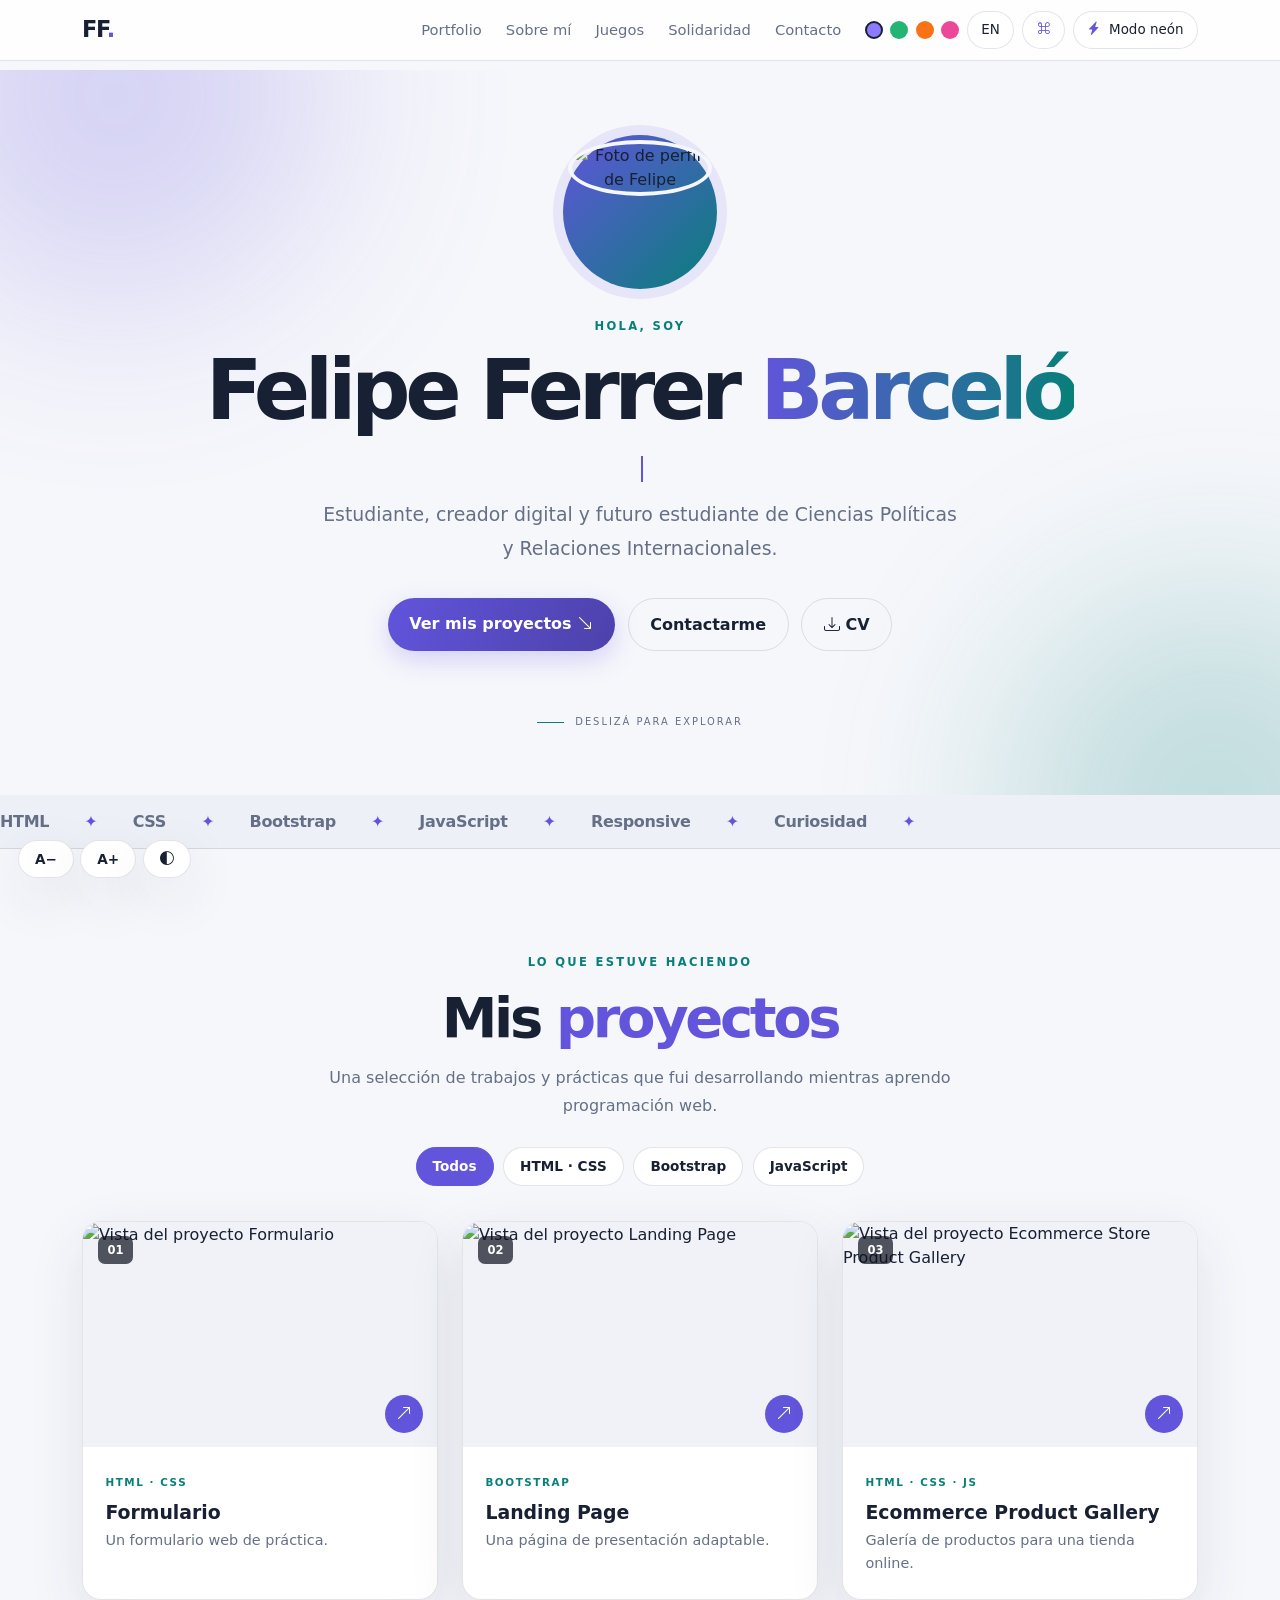
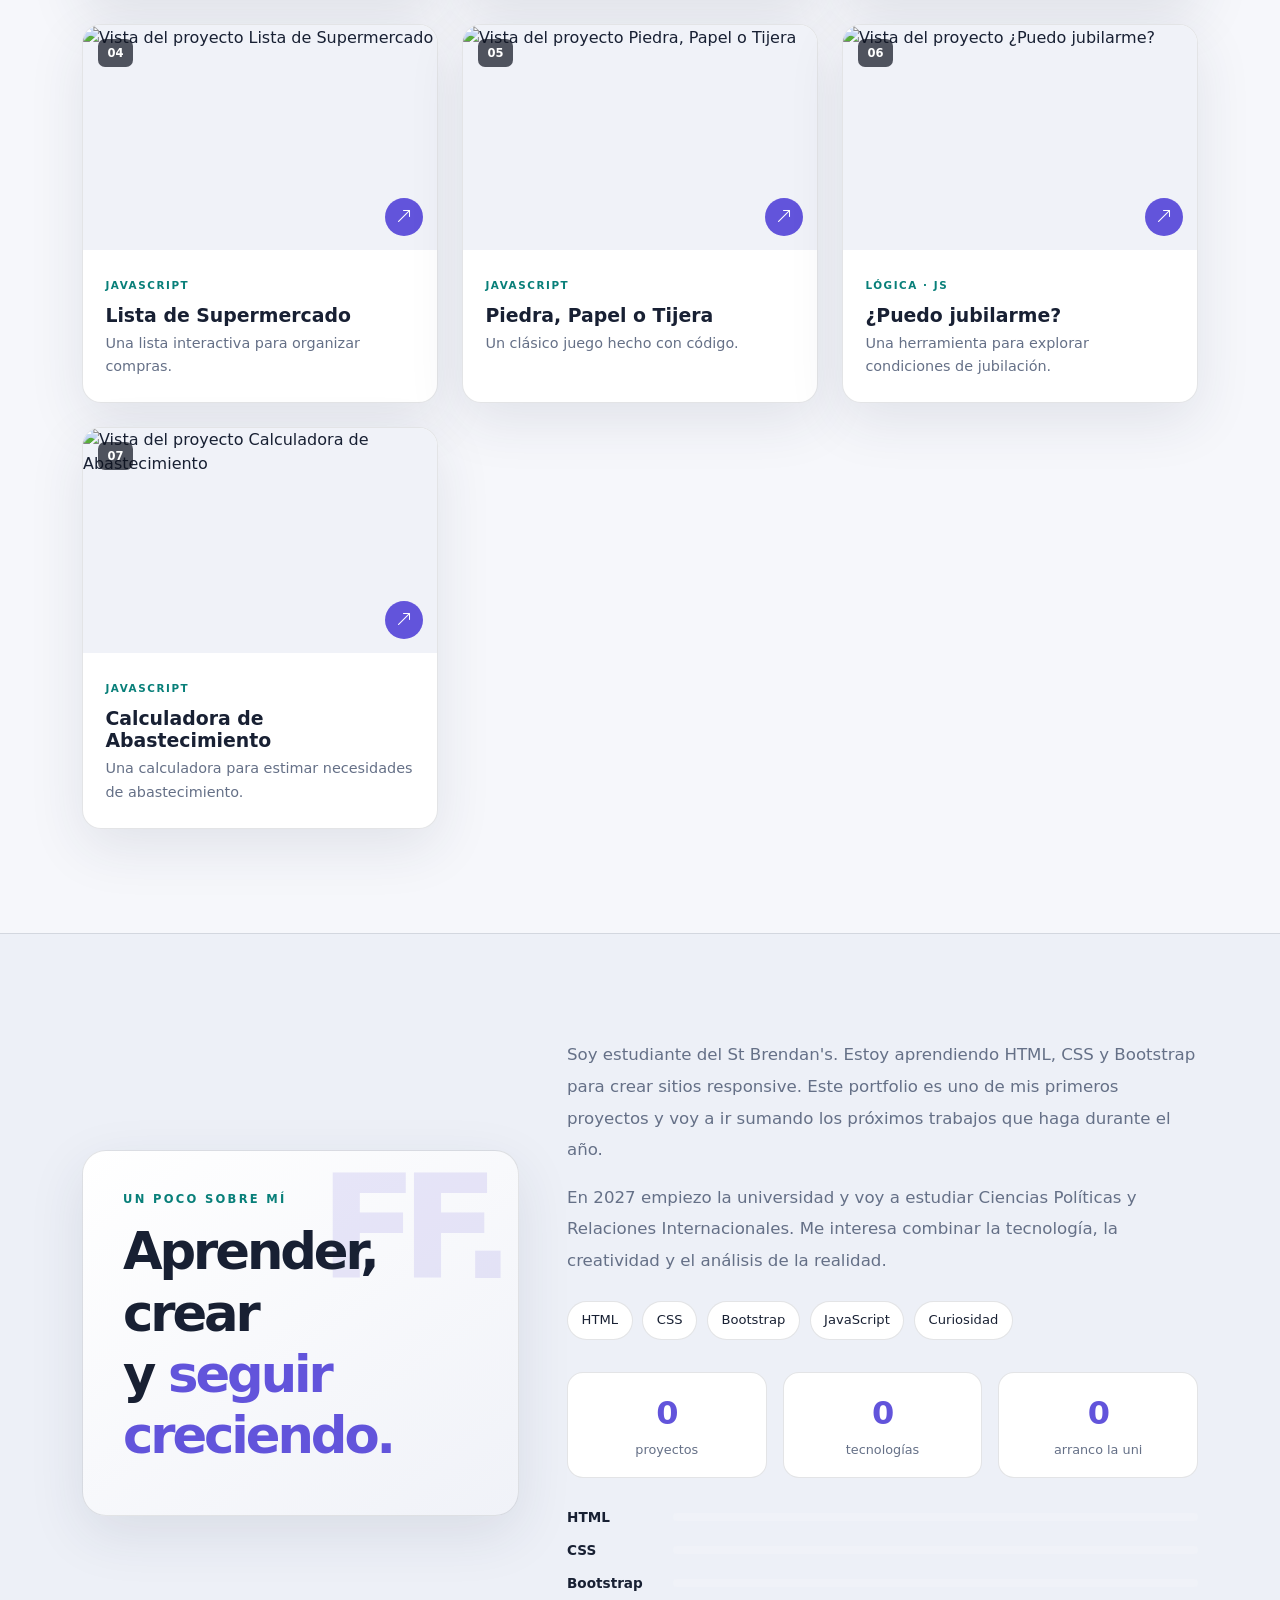
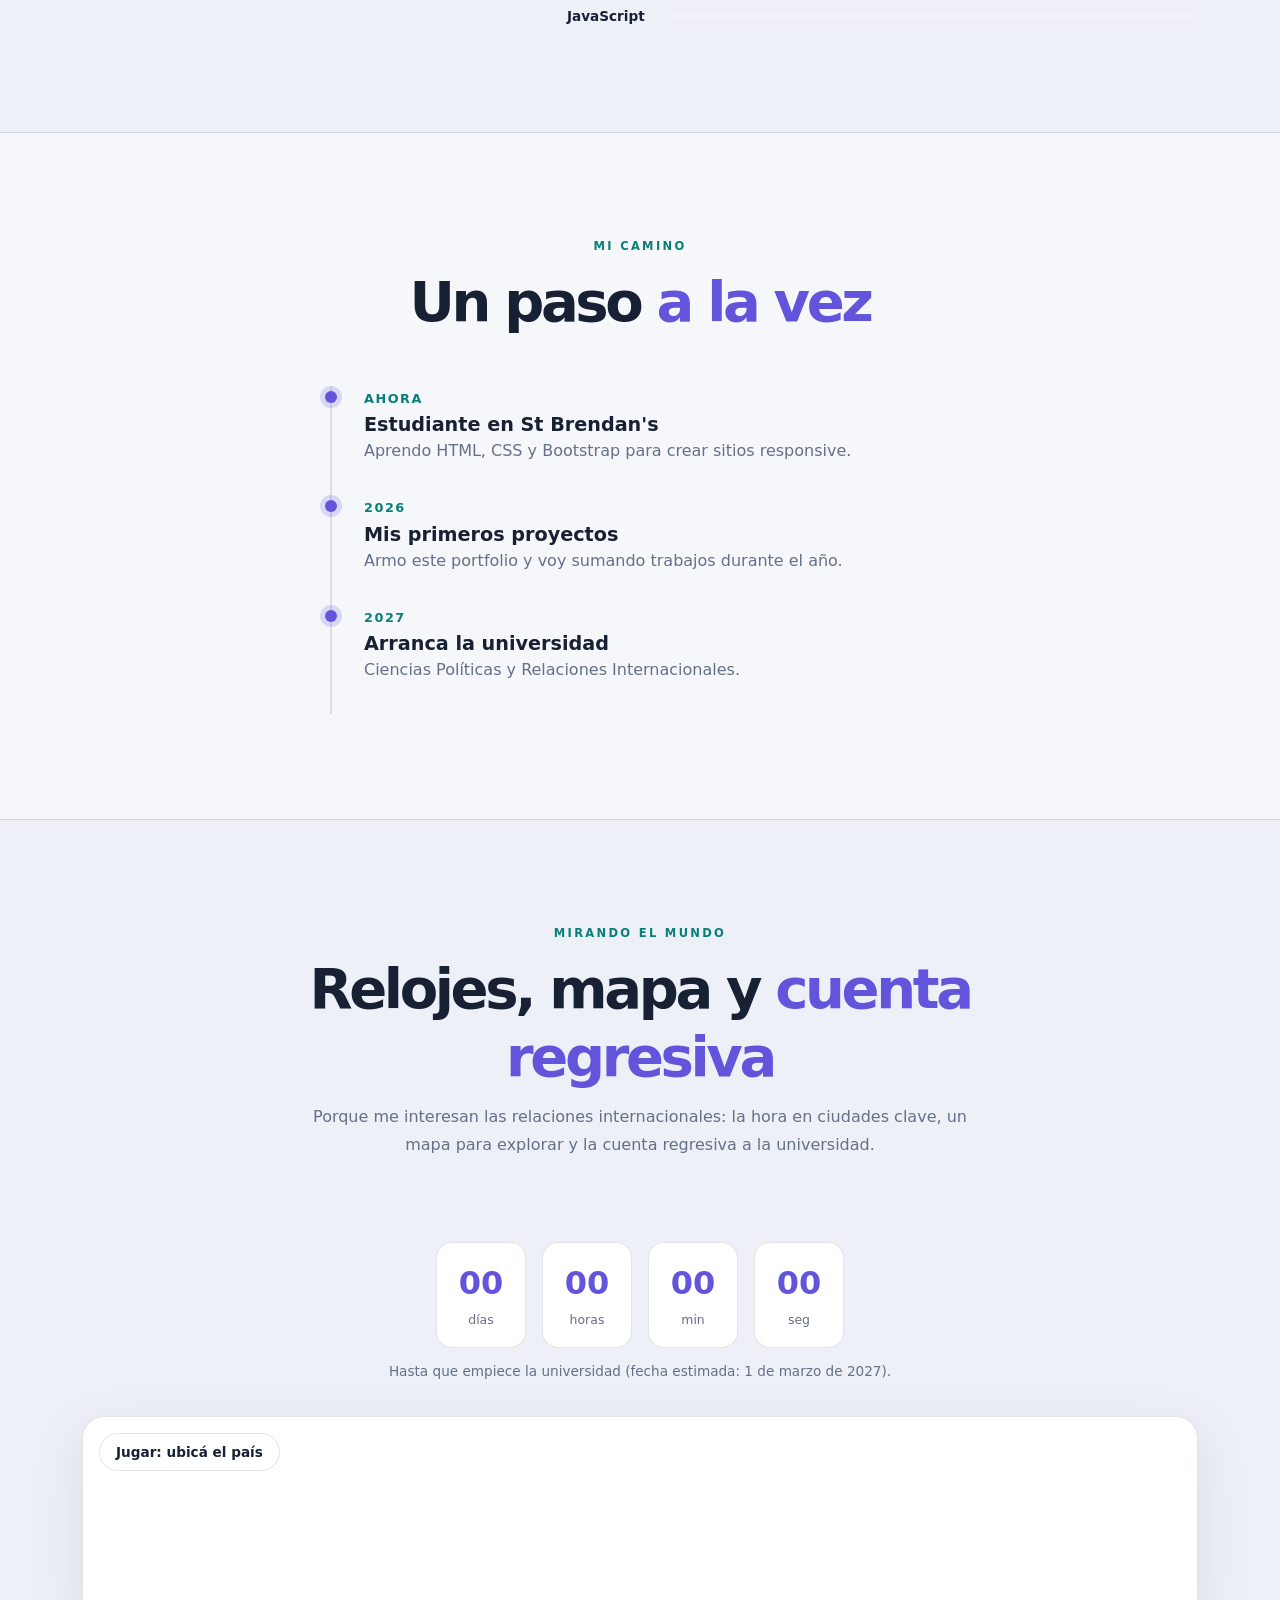
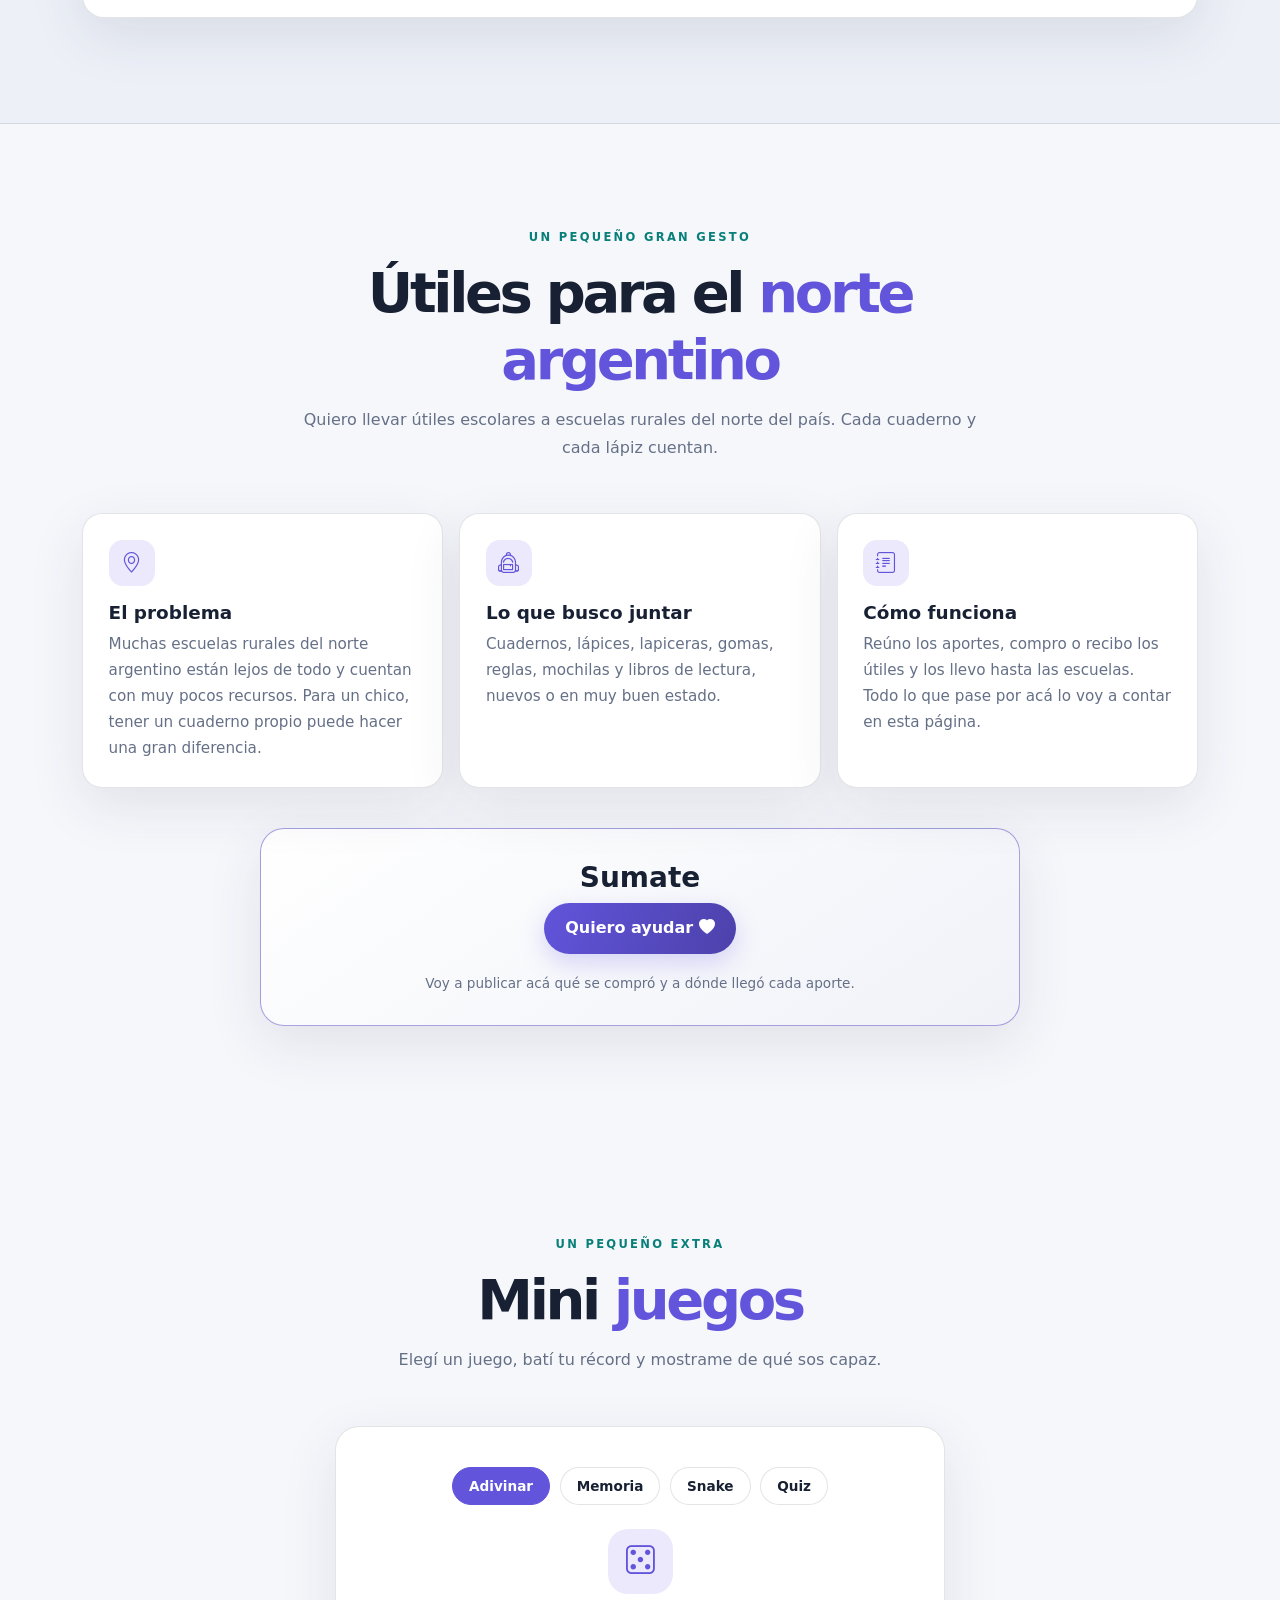
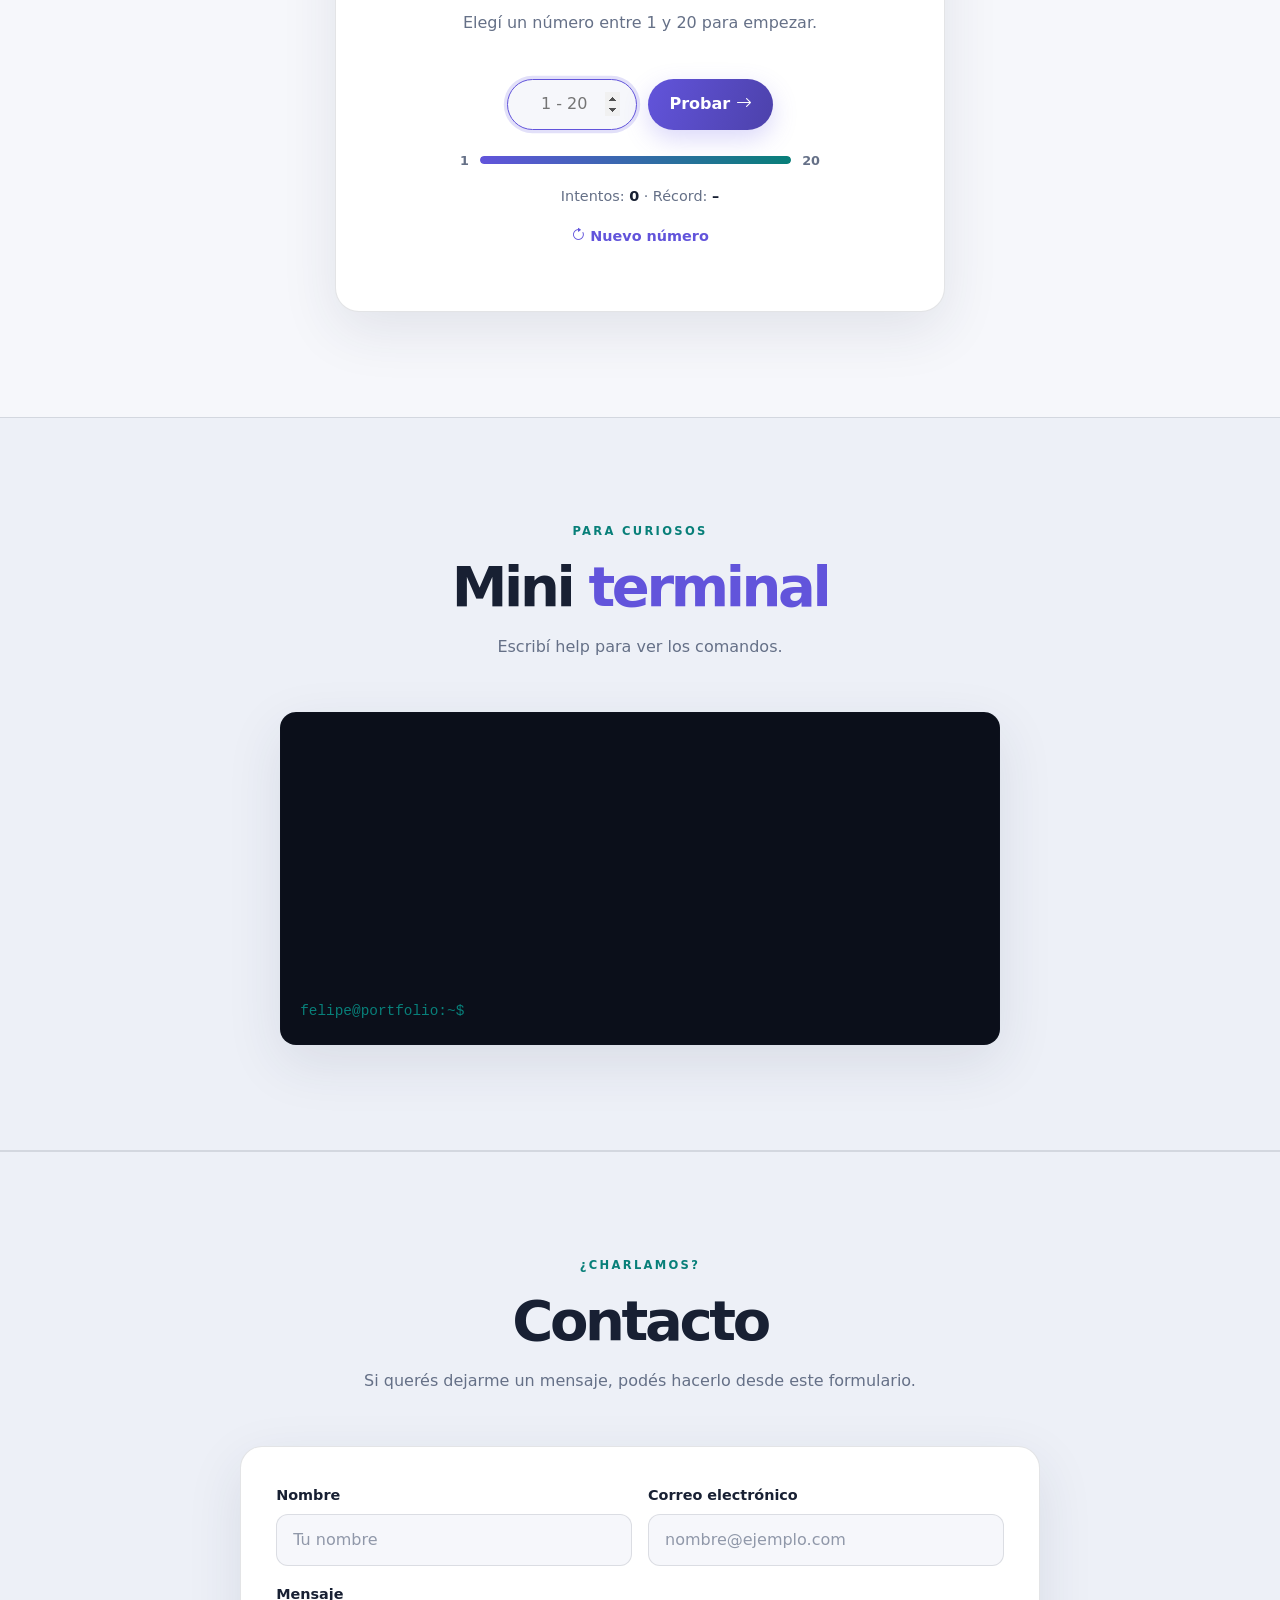
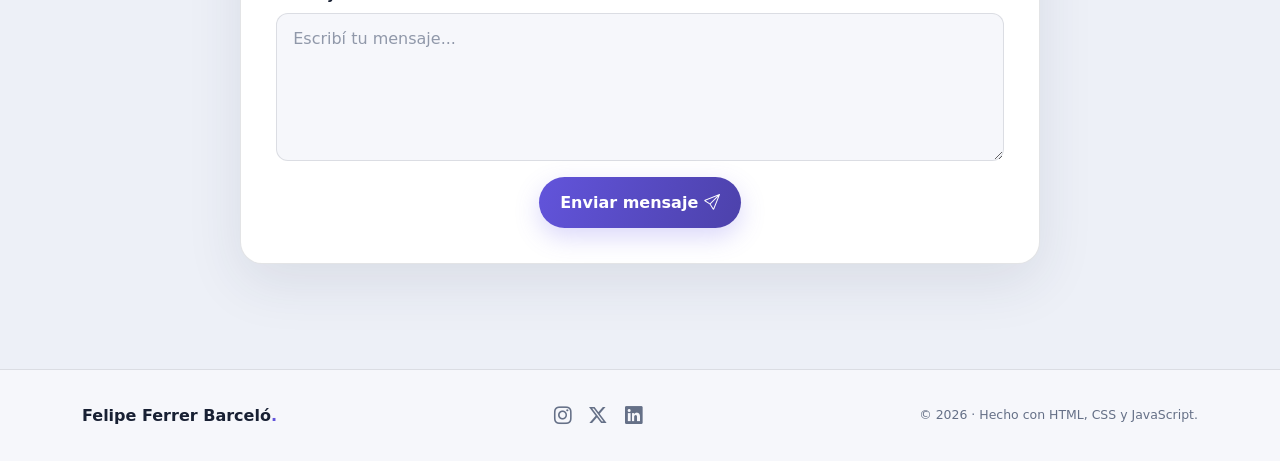
==== commit 0e4d2764: "Remove preloader and cursor elements from index.html Removed preloader and cursor elements from the " ====
--- a/index.html
+++ b/index.html
@@ -18,11 +18,6 @@
   <link rel="stylesheet" href="style.css">
 </head>
 <body>
-  <div class="preloader" id="preloader"><span>FF<b>.</b></span></div>
-  <div class="scroll-progress" id="scrollProgress"></div>
-  <div class="cursor-dot" aria-hidden="true"></div>
-  <div class="cursor-outline" aria-hidden="true"></div>
-  <div class="mouse-light" aria-hidden="true"></div>
 
   <nav class="navbar navbar-expand-xl fixed-top site-navbar">
     <div class="container">
--- a/style.css
+++ b/style.css
@@ -1,8 +1,6 @@
-/* =========================================================
-   PORTFOLIO - FELIPE FERRER BARCELÓ
-   Estilos Completos con todos los Chiches Visuales e Interactivos
-   ========================================================= */
-
+/* =========================
+   PORTFOLIO - ESTILOS
+   ========================= */
 :root {
   color-scheme: dark;
   --bg: #101522;
@@ -16,9 +14,7 @@
   --accent-2: #52d6c7;
   --nav-bg: rgba(16,21,34,.82);
   --shadow: 0 18px 55px rgba(0,0,0,.22);
-  --gold: #f59e0b;
-}
-
+}
 :root[data-theme="light"] {
   color-scheme: light;
   --bg: #f6f7fb;
@@ -32,52 +28,7 @@
   --accent-2: #087f79;
   --nav-bg: rgba(255,255,255,.86);
   --shadow: 0 18px 55px rgba(37,47,75,.10);
-  --gold: #d97706;
-}
-
-:root[data-theme="retro"] {
-  color-scheme: dark;
-  --bg: #0a0014;
-  --bg-soft: #12002a;
-  --surface: #1a0636;
-  --surface-2: #260a4a;
-  --text: #f6ecff;
-  --muted: #b99bd9;
-  --line: rgba(255,43,214,.28);
-  --accent: #ff2bd6;
-  --accent-2: #00f0ff;
-  --nav-bg: rgba(10,0,20,.85);
-  --shadow: 0 0 32px rgba(255,43,214,.18);
-}
-:root[data-theme="retro"] body { font-family: ui-monospace, SFMono-Regular, Menlo, Consolas, monospace; }
-:root[data-theme="retro"] h1, :root[data-theme="retro"] h2 { text-shadow: 0 0 18px color-mix(in srgb,var(--accent) 60%,transparent); }
-:root[data-theme="retro"] body::after {
-  content: ""; position: fixed; inset: 0; z-index: 4900; pointer-events: none;
-  background: repeating-linear-gradient(0deg,rgba(0,0,0,.14) 0 1px,transparent 1px 3px);
-}
-
-/* 4to Tema Especial: War Room / Sala de Situación Diplomática */
-:root[data-theme="war-room"] {
-  color-scheme: dark;
-  --bg: #041009;
-  --bg-soft: #081a10;
-  --surface: #0b2416;
-  --surface-2: #123321;
-  --text: #c2fadc;
-  --muted: #689f81;
-  --line: rgba(34, 197, 94, 0.25);
-  --accent: #22c55e;
-  --accent-2: #10b981;
-  --nav-bg: rgba(4, 16, 9, 0.88);
-  --shadow: 0 18px 55px rgba(0, 50, 20, 0.35);
-}
-:root[data-theme="war-room"] body { font-family: "Courier New", Courier, monospace; }
-:root[data-theme="war-room"] body::before {
-  content: ""; position: fixed; inset: 0; z-index: 0; pointer-events: none; opacity: 0.15;
-  background-image: linear-gradient(rgba(34,197,94,0.15) 1px, transparent 1px), linear-gradient(90deg, rgba(34,197,94,0.15) 1px, transparent 1px);
-  background-size: 32px 32px;
-}
-
+}
 * { box-sizing: border-box; }
 html { scroll-behavior: smooth; scroll-padding-top: 88px; }
 body {
@@ -87,480 +38,191 @@
   color: var(--text);
   font-family: Inter, ui-sans-serif, system-ui, -apple-system, BlinkMacSystemFont, "Segoe UI", sans-serif;
   transition: background .25s ease, color .25s ease;
-  overflow-x: hidden;
 }
 a { color: inherit; text-decoration: none; }
 button, a, input, textarea { font: inherit; }
 ::selection { background: var(--accent); color: white; }
-
-/* ================= NAVBAR ================= */
 .site-navbar {
   background: var(--nav-bg);
   border-bottom: 1px solid var(--line);
   backdrop-filter: blur(18px);
   -webkit-backdrop-filter: blur(18px);
-  transition: box-shadow .3s ease;
-}
-.site-navbar.scrolled { box-shadow: var(--shadow); }
+}
 .navbar-brand { color: var(--text); font-size: 1.4rem; letter-spacing: -.06em; }
 .navbar-brand span, .footer-brand span { color: var(--accent); }
-.navbar-brand:hover { animation: glitch .45s steps(2) 1; }
-@keyframes glitch { 0% { text-shadow: 2px 0 var(--accent-2),-2px 0 var(--accent); } 30% { transform: translate(-2px,1px); } 60% { text-shadow: -2px 0 var(--accent-2),2px 0 var(--accent); transform: translate(2px,-1px); } 100% { text-shadow: none; transform: none; } }
-
-.nav-link { color: var(--muted); font-size: .92rem; transition: color .2s ease; position: relative; }
+.nav-link { color: var(--muted); font-size: .92rem; transition: color .2s ease; }
 .nav-link:hover, .nav-link:focus { color: var(--text); }
-.nav-link::after { content: ""; position: absolute; left: .5rem; right: .5rem; bottom: 2px; height: 2px; border-radius: 2px; background: var(--accent); transform: scaleX(0); transition: transform .25s ease; }
-.nav-link.active { color: var(--text); }
-.nav-link.active::after { transform: scaleX(1); }
-
 .navbar-toggler { border-color: var(--line); }
 .navbar-toggler:focus { box-shadow: 0 0 0 .2rem rgba(139,124,255,.2); }
-
 .theme-toggle {
   display: inline-flex; align-items: center; gap: .55rem;
   border: 1px solid var(--line); border-radius: 999px;
   padding: .48rem .85rem; background: var(--surface); color: var(--text);
   font-size: .84rem; transition: transform .2s ease, border-color .2s ease;
-  cursor: pointer;
 }
 .theme-toggle:hover { transform: translateY(-2px); border-color: var(--accent); }
-.theme-toggle i { color: var(--accent); transition: transform .5s ease; }
-.theme-toggle:hover i { transform: rotate(180deg); }
-
-.accent-picker { display: flex; gap: .45rem; align-items: center; }
-.dot { width: 18px; height: 18px; padding: 0; border: 2px solid transparent; border-radius: 50%; background: var(--c); transition: transform .2s ease; cursor: pointer; }
-.dot:hover { transform: scale(1.25); }
-.dot.on { border-color: var(--text); }
-
-/* ================= HERO SECTION ================= */
+.theme-toggle i { color: var(--accent); }
 .hero-section {
-  min-height: 720px; position: relative; overflow: hidden;
+  min-height: 690px; position: relative; overflow: hidden;
   display: flex; align-items: center; background: var(--bg);
 }
-.hero-content { position: relative; z-index: 1; padding-top: 55px; padding-bottom: 65px; }
-.hero-glow { position: absolute; width: 440px; height: 440px; border-radius: 50%; filter: blur(100px); opacity: .22; pointer-events: none; animation: glowPulse 7s ease-in-out infinite; }
+.hero-content { position: relative; z-index: 1; padding-top: 65px; padding-bottom: 65px; }
+.hero-glow { position: absolute; width: 430px; height: 430px; border-radius: 50%; filter: blur(100px); opacity: .22; pointer-events: none; }
 .hero-glow-one { background: var(--accent); top: -190px; left: -100px; }
 .hero-glow-two { background: var(--accent-2); right: -150px; bottom: -220px; }
-
-/* Status Badge */
-.status-badge {
-  display: inline-flex; align-items: center; gap: 0.6rem;
-  padding: 0.4rem 1rem; margin-bottom: 1.5rem; border-radius: 999px;
-  background: color-mix(in srgb, var(--surface) 85%, transparent);
-  border: 1px solid var(--line); font-size: 0.8rem; font-weight: 600;
-  backdrop-filter: blur(12px); box-shadow: 0 6px 22px rgba(0,0,0,0.12);
-  transition: transform .2s ease;
-}
-.status-badge:hover { transform: translateY(-2px); border-color: var(--accent); }
-.status-dot {
-  width: 9px; height: 9px; border-radius: 50%; background: #22c55e;
-  box-shadow: 0 0 0 0 rgba(34, 197, 94, 0.7); animation: pulseGreen 2s infinite;
-}
-@keyframes pulseGreen {
-  0% { box-shadow: 0 0 0 0 rgba(34, 197, 94, 0.7); }
-  70% { box-shadow: 0 0 0 10px rgba(34, 197, 94, 0); }
-  100% { box-shadow: 0 0 0 0 rgba(34, 197, 94, 0); }
-}
-
 .profile-frame {
   width: 154px; height: 154px; margin: 0 auto 1.8rem; padding: 5px;
   border-radius: 50%; background: linear-gradient(135deg,var(--accent),var(--accent-2));
   box-shadow: 0 0 0 10px color-mix(in srgb, var(--accent) 10%, transparent);
-  animation: fadeUp .8s both, float 5s ease-in-out 1s infinite;
-  position: relative;
 }
 .profile-image { width: 100%; height: 100%; border-radius: 50%; object-fit: cover; border: 4px solid var(--bg); }
-
-.eyebrow { color: var(--accent-2); font-size: .75rem; font-weight: 800; letter-spacing: .2em; margin-bottom: .8rem; }
+.eyebrow { color: var(--accent-2); font-size: .72rem; font-weight: 800; letter-spacing: .2em; margin-bottom: .8rem; }
 .hero-section h1 { font-size: clamp(2.6rem,7vw,5.2rem); font-weight: 850; letter-spacing: -.065em; line-height: 1.03; margin-bottom: 1.2rem; }
-.hero-section h1 span {
-  background: linear-gradient(90deg,var(--accent),var(--accent-2),var(--accent));
-  background-size: 200% auto; -webkit-background-clip: text; background-clip: text; color: transparent;
-  animation: gradientMove 5s linear infinite;
-}
-.hero-description { max-width: 660px; margin: 0 auto; color: var(--muted); font-size: clamp(1rem,2vw,1.18rem); line-height: 1.8; }
-.typed-line { min-height: 1.9rem; margin-bottom: .6rem; font-size: clamp(1.1rem,2.4vw,1.5rem); font-weight: 700; color: var(--accent-2); }
-.caret { display: inline-block; width: 2px; height: 1.1em; margin-left: 3px; vertical-align: -.15em; background: var(--accent); animation: blink 1s steps(1) infinite; }
-
+.hero-section h1 span, .section-heading h2 span, .about-card h2 span { color: var(--accent); }
+.hero-description { max-width: 650px; margin: 0 auto; color: var(--muted); font-size: clamp(1rem,2vw,1.18rem); line-height: 1.8; }
 .hero-actions { display: flex; flex-wrap: wrap; justify-content: center; gap: .8rem; margin-top: 2rem; }
 .btn-primary-custom, .btn-outline-custom {
-  border-radius: 999px; padding: .85rem 1.4rem; font-weight: 700; transition: transform .2s ease, box-shadow .2s ease, background .2s ease, border-color .2s ease;
+  border-radius: 999px; padding: .85rem 1.35rem; font-weight: 700; transition: transform .2s ease, box-shadow .2s ease, background .2s ease;
 }
 .btn-primary-custom { color: #fff; background: linear-gradient(110deg,var(--accent),#7063ed); border: 0; box-shadow: 0 9px 25px rgba(111,99,237,.25); }
 .btn-primary-custom:hover { color: #fff; transform: translateY(-3px); box-shadow: 0 13px 30px rgba(111,99,237,.35); }
-.btn-outline-custom { border: 1px solid var(--line); color: var(--text); background: var(--surface); }
+.btn-outline-custom { border: 1px solid var(--line); color: var(--text); }
 .btn-outline-custom:hover { border-color: var(--accent); color: var(--text); transform: translateY(-3px); }
-
-.scroll-note { display: flex; justify-content: center; align-items: center; gap: .7rem; margin-top: 4rem; color: var(--muted); font-size: .65rem; letter-spacing: .2em; }
+.scroll-note { display: flex; justify-content: center; align-items: center; gap: .7rem; margin-top: 4rem; color: var(--muted); font-size: .62rem; letter-spacing: .2em; }
 .scroll-note span { width: 27px; height: 1px; background: var(--accent-2); }
-
-/* ================= MARQUEE ================= */
-.marquee { overflow: hidden; padding: .95rem 0; border-bottom: 1px solid var(--line); background: var(--bg-soft); }
-.marquee-track { display: flex; gap: 2.2rem; width: max-content; padding-right: 2.2rem; animation: marquee 28s linear infinite; }
-.marquee:hover .marquee-track { animation-play-state: paused; }
-.marquee span { white-space: nowrap; font-weight: 800; letter-spacing: -.02em; color: var(--muted); }
-.marquee span::after { content: "✦"; margin-left: 2.2rem; color: var(--accent); }
-
-/* ================= SECCIONES GENERALES ================= */
 .section-space { padding: 105px 0; }
-.section-heading { max-width: 720px; margin: 0 auto 3.2rem; text-align: center; }
+.section-heading { max-width: 700px; margin: 0 auto 3.2rem; text-align: center; }
 .section-heading h2 { font-size: clamp(2.2rem,5vw,3.5rem); font-weight: 850; letter-spacing: -.06em; margin-bottom: .8rem; }
-.section-heading h2 span, .about-card h2 span { color: var(--accent); }
 .section-heading > p:last-child { color: var(--muted); line-height: 1.75; }
-
-/* ================= PROYECTOS & TARJETAS HOLOGRÁFICAS ================= */
-.chip { padding: .5rem 1rem; border: 1px solid var(--line); border-radius: 999px; background: var(--surface); color: var(--text); font-size: .85rem; font-weight: 650; transition: .2s ease; cursor: pointer; }
-.chip:hover { border-color: var(--accent); }
-.chip.active { background: var(--accent); border-color: var(--accent); color: #fff; }
-.chip.ok { background: #16a34a; border-color: #16a34a; color: #fff; }
-.chip.bad { background: #dc2626; border-color: #dc2626; color: #fff; }
-.filters { display: flex; flex-wrap: wrap; gap: .6rem; justify-content: center; margin: -1.5rem 0 2.4rem; }
-
-.project-card {
-  display: block; height: 100%; overflow: hidden; border-radius: 19px;
-  background: var(--surface); border: 1px solid var(--line); box-shadow: var(--shadow);
-  transition: transform .25s ease, border-color .25s ease;
-  position: relative; will-change: transform;
-}
-.project-card:hover {
-  transform: perspective(900px) rotateX(var(--rx,0deg)) rotateY(var(--ry,0deg)) translateY(-7px);
-  border-color: color-mix(in srgb,var(--accent) 65%,var(--line));
-}
-/* Efecto Foil / Holográfico tornasolado en cards */
-.project-card::before {
-  content: ""; position: absolute; inset: 0; z-index: 2; pointer-events: none; opacity: 0; border-radius: 19px;
-  background: linear-gradient(115deg, transparent 20%, rgba(255, 0, 150, 0.16) 35%, rgba(0, 255, 255, 0.22) 50%, rgba(255, 230, 0, 0.16) 65%, transparent 80%);
-  background-size: 200% 200%; background-position: var(--mx, 50%) var(--my, 50%);
-  mix-blend-mode: color-dodge; transition: opacity 0.3s ease;
-}
-.project-card:hover::before { opacity: 1; }
-
-.project-card::after {
-  content: ""; position: absolute; inset: 0; pointer-events: none; opacity: 0; transition: opacity .25s ease;
-  background: radial-gradient(280px circle at var(--mx,50%) var(--my,50%), color-mix(in srgb,var(--accent) 24%,transparent), transparent 70%);
-}
-.project-card:hover::after { opacity: 1; }
-
+.project-card { display: block; height: 100%; overflow: hidden; border-radius: 19px; background: var(--surface); border: 1px solid var(--line); box-shadow: var(--shadow); transition: transform .25s ease, border-color .25s ease; }
+.project-card:hover { transform: translateY(-7px); border-color: color-mix(in srgb,var(--accent) 65%,var(--line)); }
 .project-image-wrap { position: relative; height: 225px; overflow: hidden; background: var(--surface-2); }
 .project-image { width: 100%; height: 100%; object-fit: cover; transition: transform .5s ease; }
 .project-card:hover .project-image { transform: scale(1.06); }
-.project-number { position: absolute; top: 14px; left: 15px; padding: .35rem .6rem; border-radius: 7px; color: white; background: rgba(12,17,29,.75); font-size: .72rem; font-weight: 800; }
+.project-number { position: absolute; top: 14px; left: 15px; padding: .35rem .6rem; border-radius: 7px; color: white; background: rgba(12,17,29,.7); font-size: .72rem; font-weight: 800; }
 .project-open { position: absolute; right: 14px; bottom: 14px; display: grid; place-items: center; width: 38px; height: 38px; border-radius: 50%; color: #fff; background: var(--accent); }
 .project-info { padding: 1.35rem 1.4rem 1.5rem; }
 .project-type { color: var(--accent-2); font-size: .65rem; font-weight: 800; letter-spacing: .15em; }
 .project-info h3 { margin: .5rem 0 .35rem; font-size: 1.18rem; font-weight: 750; }
 .project-info p { margin: 0; color: var(--muted); font-size: .9rem; line-height: 1.6; }
-
-/* ================= SOBRE MÍ & PASAPORTE DIGITAL ================= */
 .about-section { background: var(--bg-soft); border-top: 1px solid var(--line); border-bottom: 1px solid var(--line); }
-
-/* Pasaporte Diplomático */
-.passport-card {
-  padding: 1.8rem; border-radius: 20px; background: linear-gradient(145deg, #182338, #111a2c);
-  border: 2px solid rgba(245, 158, 11, 0.4); box-shadow: var(--shadow); position: relative; overflow: hidden;
-}
-.passport-card::before {
-  content: ""; position: absolute; inset: 0; pointer-events: none; opacity: 0.04;
-  background: radial-gradient(circle, #fff 10%, transparent 11%); background-size: 16px 16px;
-}
-.passport-header { display: flex; align-items: center; gap: 1rem; border-bottom: 1px dashed rgba(245, 158, 11, 0.35); padding-bottom: 1rem; margin-bottom: 1.2rem; }
-.passport-emblem { font-size: 2.2rem; color: var(--gold); }
-.passport-title small { display: block; color: var(--gold); letter-spacing: .15em; font-size: .68rem; font-weight: 800; }
-.passport-title h4 { margin: 0; font-weight: 850; letter-spacing: -.02em; font-size: 1.25rem; }
-
-.passport-body { display: flex; gap: 1.2rem; align-items: center; margin-bottom: 1.4rem; }
-.passport-photo-wrap { position: relative; width: 100px; height: 120px; flex-shrink: 0; border: 2px solid var(--gold); border-radius: 10px; overflow: hidden; background: #000; }
-.passport-photo { width: 100%; height: 100%; object-fit: cover; }
-.stamp-verified { position: absolute; bottom: 0; left: 0; right: 0; background: rgba(34, 197, 94, 0.9); font-size: .55rem; font-weight: 800; text-align: center; color: white; padding: 2px 0; }
-
-.passport-data { display: grid; gap: .45rem; font-size: .8rem; }
-.passport-data label { display: block; color: var(--muted); font-size: .62rem; font-weight: 700; margin: 0; }
-.passport-data strong { color: var(--text); font-size: .88rem; }
-.badge-active { display: inline-block; padding: 2px 8px; border-radius: 6px; background: rgba(34,197,94,0.18); color: #22c55e; font-size: .72rem; font-weight: 800; }
-
-.passport-stamps { display: flex; flex-wrap: wrap; gap: .5rem; border-top: 1px dashed rgba(245, 158, 11, 0.35); padding-top: 1rem; }
-.stamp-visa {
-  display: inline-flex; flex-direction: column; align-items: center; padding: .3rem .6rem; border: 1.5px dashed rgba(255,255,255,0.25);
-  border-radius: 8px; font-size: .68rem; font-weight: 800; color: var(--text); transform: rotate(var(--rot, -3deg));
-}
-.stamp-visa span { font-size: .52rem; color: var(--accent-2); }
-.stamp-visa:nth-child(even) { transform: rotate(2deg); border-color: rgba(139,124,255,0.4); }
-.stamp-visa.highlight { border-color: #ef4444; color: #ef4444; transform: rotate(-4deg); }
-.stamp-visa.highlight span { color: #ef4444; }
-
+.about-card { min-height: 330px; padding: 2.5rem; border-radius: 24px; background: linear-gradient(145deg,var(--surface),var(--surface-2)); border: 1px solid var(--line); box-shadow: var(--shadow); display: flex; flex-direction: column; justify-content: flex-end; position: relative; overflow: hidden; }
+.about-mark { position: absolute; top: 5px; right: 20px; font-size: 9rem; line-height: 1; font-weight: 900; letter-spacing: -.12em; color: color-mix(in srgb,var(--accent) 13%,transparent); }
+.about-card .eyebrow, .about-card h2 { position: relative; }
+.about-card h2 { font-size: clamp(2rem,4vw,3.2rem); font-weight: 850; letter-spacing: -.06em; }
 .about-copy { color: var(--muted); font-size: 1.04rem; line-height: 1.9; }
 .skill-list { display: flex; flex-wrap: wrap; gap: .6rem; margin-top: 1.5rem; }
 .skill-list span { padding: .55rem .85rem; border: 1px solid var(--line); border-radius: 999px; color: var(--text); background: var(--surface); font-size: .82rem; }
-
-.stats { display: flex; gap: 1rem; margin-top: 2rem; }
-.stats > div { flex: 1; padding: 1rem; text-align: center; border: 1px solid var(--line); border-radius: 16px; background: var(--surface); }
-.stats strong { display: block; font-size: 2rem; font-weight: 850; letter-spacing: -.04em; color: var(--accent); }
-.stats span { color: var(--muted); font-size: .8rem; }
-
-.skill-bars { display: grid; gap: .8rem; margin-top: 1.8rem; }
-.skill-bars > div { display: grid; grid-template-columns: 90px 1fr; align-items: center; gap: 1rem; font-size: .85rem; font-weight: 650; }
-.skill-bars i { position: relative; height: 8px; overflow: hidden; border-radius: 99px; background: var(--surface-2); }
-.skill-bars i::after { content: ""; position: absolute; inset: 0 auto 0 0; width: 0; border-radius: 99px; background: linear-gradient(90deg,var(--accent),var(--accent-2)); transition: width 1.2s cubic-bezier(.2,.7,.2,1) .2s; }
-.skill-bars.in i::after { width: var(--v); }
-
-/* ================= TIMELINE ================= */
-.timeline { max-width: 620px; margin: 0 auto; padding: 0 0 0 2rem; list-style: none; border-left: 2px solid var(--line); }
-.timeline li { position: relative; padding-bottom: 2rem; }
-.timeline li::before { content: ""; position: absolute; left: calc(-2rem - 7px); top: .3rem; width: 12px; height: 12px; border-radius: 50%; background: var(--accent); box-shadow: 0 0 0 5px color-mix(in srgb,var(--accent) 20%,transparent); }
-.timeline time { color: var(--accent-2); font-size: .8rem; font-weight: 800; letter-spacing: .12em; }
-.timeline h3 { margin: .2rem 0; font-size: 1.2rem; font-weight: 750; }
-.timeline p { margin: 0; color: var(--muted); }
-
-/* ================= MUNDO 2.0 (RELOJES MUNDIALES & TIME TRAVELER) ================= */
-.clocks-grid { display: grid; grid-template-columns: repeat(auto-fit,minmax(190px,1fr)); gap: 1rem; }
-.clock-card {
-  padding: 1.2rem; text-align: center; border: 1px solid var(--line); border-radius: 20px;
-  background: var(--surface); box-shadow: var(--shadow); position: relative; transition: transform .2s ease;
-}
-.clock-card:hover { transform: translateY(-4px); border-color: var(--accent); }
-.mini-analog-clock { width: 52px; height: 52px; margin: 0 auto .8rem; }
-.clock-face { fill: var(--surface-2); stroke: var(--line); stroke-width: 2; }
-.clock-hour-hand { stroke: var(--accent); stroke-width: 3; stroke-linecap: round; transform-origin: 25px 25px; }
-.clock-min-hand { stroke: var(--accent-2); stroke-width: 2; stroke-linecap: round; transform-origin: 25px 25px; }
-.clock-center-dot { fill: var(--text); }
-.clock-card b { display: block; font-size: .92rem; color: var(--text); margin-bottom: .2rem; }
-.clock-card time { display: block; font-size: 1.35rem; font-weight: 850; font-variant-numeric: tabular-nums; color: var(--accent); }
-.clock-status-tag { display: inline-block; font-size: .65rem; font-weight: 700; padding: 2px 7px; border-radius: 999px; margin-top: .4rem; }
-.status-open { background: rgba(34,197,94,0.15); color: #22c55e; }
-.status-closed { background: rgba(148,163,184,0.15); color: var(--muted); }
-
-.time-traveler-card {
-  padding: 1.5rem; border-radius: 20px; background: var(--surface); border: 1px solid var(--line); box-shadow: var(--shadow);
-}
-.tt-header { display: flex; justify-content: space-between; align-items: center; flex-wrap: gap; gap: 1rem; margin-bottom: 1.2rem; }
-.tt-slider-wrap { display: flex; align-items: center; gap: 1rem; }
-#ttVal { font-size: 1.2rem; font-weight: 850; min-width: 90px; color: var(--accent-2); }
-.custom-slider { accent-color: var(--accent); cursor: pointer; }
-
-.countdown { display: flex; flex-wrap: wrap; justify-content: center; gap: 1rem; margin-top: 2rem; }
-.countdown > div { min-width: 90px; padding: 1rem; text-align: center; border: 1px solid var(--line); border-radius: 16px; background: var(--surface); }
-.countdown strong { display: block; color: var(--accent); font-size: 2rem; font-weight: 850; font-variant-numeric: tabular-nums; }
-.countdown span { color: var(--muted); font-size: .78rem; }
-.count-note { margin: .8rem 0 2.2rem; text-align: center; color: var(--muted); font-size: .85rem; }
-
-/* Cita de Estadista */
-.quote-card {
-  max-width: 680px; margin: 0 auto; padding: 1.8rem; border-radius: 22px;
-  background: linear-gradient(145deg, var(--surface), var(--surface-2));
-  border: 1px solid var(--line); text-align: center; box-shadow: var(--shadow); position: relative;
-}
-.quote-icon { font-size: 2.2rem; color: var(--accent); margin-bottom: -.5rem; }
-.quote-card blockquote { font-size: 1.15rem; font-style: italic; color: var(--text); margin: .5rem 0; line-height: 1.6; }
-.quote-card cite { display: block; color: var(--accent-2); font-weight: 750; font-size: .95rem; }
-
-/* Mapa */
-.map-card { padding: 1rem; border: 1px solid var(--line); border-radius: 22px; background: var(--surface); box-shadow: var(--shadow); }
-.map-bar { display: flex; flex-wrap: wrap; align-items: center; justify-content: space-between; gap: .8rem; margin-bottom: .6rem; }
-.map-info { color: var(--muted); font-size: .9rem; }
-.map { position: relative; min-height: 120px; }
-.map svg { display: block; width: 100%; height: auto; }
-.sphere { fill: var(--bg); stroke: var(--line); }
-.country { fill: var(--surface-2); stroke: var(--bg); stroke-width: .5; transition: fill .15s ease; cursor: pointer; }
-.country.known { fill: color-mix(in srgb,var(--accent) 35%,var(--surface-2)); }
-.country:hover { fill: var(--accent); }
-.map-tip { position: absolute; z-index: 2; padding: .35rem .7rem; border-radius: 8px; background: var(--text); color: var(--bg); font-size: .8rem; font-weight: 650; white-space: nowrap; pointer-events: none; }
-
-/* ================= SOLIDARIDAD 2.0 ================= */
-.goal-tracker-card {
-  padding: 1.8rem; border-radius: 22px; background: var(--surface); border: 1px solid var(--line); box-shadow: var(--shadow);
-}
-.goal-numbers strong { font-size: 1.6rem; color: #ef4444; }
-.goal-numbers span { font-size: 1.2rem; color: var(--muted); }
-.goal-bar-track { height: 16px; border-radius: 999px; background: var(--surface-2); overflow: hidden; position: relative; }
-.goal-bar-fill { height: 100%; border-radius: 999px; background: linear-gradient(90deg, #ef4444, #f97316); transition: width 1s ease-in-out; }
-
-.info-card { height: 100%; padding: 1.6rem; border: 1px solid var(--line); border-radius: 20px; background: var(--surface); box-shadow: var(--shadow); }
-.info-card i { display: grid; place-items: center; width: 46px; height: 46px; margin-bottom: 1rem; border-radius: 14px; color: var(--accent); background: color-mix(in srgb,var(--accent) 13%,transparent); font-size: 1.3rem; }
-.info-card h3 { font-size: 1.15rem; font-weight: 750; }
-.info-card p { margin: 0; color: var(--muted); font-size: .95rem; line-height: 1.7; }
-
-/* Calculadora de Kit Escolar */
-.kit-calculator-card {
-  padding: 2.2rem; border-radius: 24px; background: var(--surface); border: 1px solid var(--line); box-shadow: var(--shadow);
-}
-.supply-item {
-  padding: 1.2rem .8rem; border-radius: 18px; border: 1px solid var(--line); background: var(--surface-2); text-align: center;
-  transition: transform .2s ease, border-color .2s ease;
-}
-.supply-item:hover { transform: translateY(-3px); border-color: var(--accent); }
-.supply-icon { font-size: 2.2rem; margin-bottom: .4rem; }
-.supply-name { font-weight: 750; font-size: .88rem; }
-.supply-price { color: var(--accent-2); font-weight: 800; font-size: .85rem; margin-bottom: .8rem; }
-.supply-controls { display: flex; justify-content: center; align-items: center; gap: .6rem; }
-.btn-qty { width: 28px; height: 28px; border-radius: 50%; border: 1px solid var(--line); background: var(--surface); color: var(--text); font-weight: 800; display: grid; place-items: center; cursor: pointer; }
-.btn-qty:hover { background: var(--accent); color: white; }
-.supply-qty { font-weight: 800; font-size: 1rem; min-width: 20px; }
-.kit-total-line strong { font-size: 1.6rem; color: #22c55e; }
-.kit-impact-text { color: var(--accent-2); font-weight: 650; margin-top: .4rem; }
-
-/* Panel de Donación & Tarjeta 3D */
-.donate-panel {
-  padding: 2.5rem; border: 1px solid color-mix(in srgb,var(--accent) 45%,var(--line));
-  border-radius: 24px; background: linear-gradient(145deg,var(--surface),var(--surface-2));
-  box-shadow: var(--shadow); position: relative; overflow: hidden;
-}
-.donate-panel::after {
-  content: ""; position: absolute; width: 140px; height: 140px;
-  background: linear-gradient(90deg, transparent, var(--accent), var(--accent-2), transparent);
-  top: -40px; left: -40px; filter: blur(25px); opacity: 0.5; animation: beamRotate 8s linear infinite; pointer-events: none;
-}
-@keyframes beamRotate {
-  0% { transform: translate(0, 0) rotate(0deg); }
-  25% { transform: translate(650px, 0) rotate(90deg); }
-  50% { transform: translate(650px, 300px) rotate(180deg); }
-  75% { transform: translate(0, 300px) rotate(270deg); }
-  100% { transform: translate(0, 0) rotate(360deg); }
-}
-
-.beat { display: inline-block; animation: beat 1.4s ease-in-out infinite; }
-@keyframes beat { 50% { transform: scale(1.25); } }
-
-/* Tarjeta 3D Flip */
-.card-3d-wrap { width: 330px; height: 200px; perspective: 1000px; }
-.card-3d {
-  width: 100%; height: 100%; position: relative; transform-style: preserve-3d;
-  transition: transform 0.6s cubic-bezier(0.4, 0, 0.2, 1); border-radius: 18px; box-shadow: 0 16px 36px rgba(0,0,0,0.35); cursor: pointer;
-}
-.card-3d.flipped { transform: rotateY(180deg); }
-.card-front, .card-back {
-  position: absolute; inset: 0; width: 100%; height: 100%; backface-visibility: hidden;
-  border-radius: 18px; padding: 1.4rem; display: flex; flex-direction: column; justify-content: space-between;
-}
-.card-front {
-  background: linear-gradient(135deg, #1f2d48, #0f172a); border: 1.5px solid rgba(255,255,255,0.18); color: white;
-}
-.card-chip { font-size: 1.6rem; color: #f59e0b; }
-.card-logo { position: absolute; top: 1.2rem; right: 1.4rem; font-size: .8rem; font-weight: 850; letter-spacing: .08em; }
-.card-title { font-size: .75rem; letter-spacing: .12em; color: var(--accent-2); font-weight: 800; }
-.card-alias-box small { display: block; font-size: .6rem; color: #94a3b8; letter-spacing: .08em; }
-.alias-text { font-family: monospace; font-size: 1.15rem; font-weight: 800; letter-spacing: .06em; color: #fff; }
-.card-footer-info { display: flex; justify-content: space-between; align-items: center; font-size: .75rem; }
-.btn-copy-alias {
-  padding: .3rem .7rem; border-radius: 8px; border: 0; background: var(--accent); color: white; font-weight: 750; font-size: .75rem; cursor: pointer;
-}
-.card-back {
-  background: linear-gradient(135deg, #0f172a, #1e293b); border: 1.5px solid rgba(255,255,255,0.18); transform: rotateY(180deg); text-align: center;
-}
-.card-magstripe { position: absolute; top: 1.2rem; left: 0; right: 0; height: 35px; background: #000; }
-.qr-container { margin-top: 2rem; display: flex; flex-direction: column; align-items: center; gap: .4rem; }
-.qr-img { width: 90px; height: 90px; border-radius: 8px; border: 2px solid white; }
-.qr-container span { font-size: .7rem; color: #cbd5e1; font-weight: 600; }
-
-/* Muro de Stickers */
-.stickers-board-card { padding: 1.8rem; border-radius: 22px; background: var(--surface); border: 1px solid var(--line); }
-.cork-board {
-  height: 180px; border-radius: 16px; background: #261f18; border: 4px solid #4a3b2c;
-  position: relative; overflow: hidden; box-shadow: inset 0 4px 15px rgba(0,0,0,0.5);
-}
-.cork-pin {
-  position: absolute; padding: .4rem .8rem; border-radius: 6px; background: #fffae0; color: #182033;
-  font-weight: 800; font-size: .8rem; box-shadow: 2px 4px 12px rgba(0,0,0,0.3); border-top: 3px solid #f59e0b;
-}
-
-/* ================= MINI JUEGOS ================= */
 .game-section { background: var(--bg); }
-.game-panel { max-width: 630px; margin: auto; padding: 2.5rem; text-align: center; border: 1px solid var(--line); border-radius: 24px; background: var(--surface); box-shadow: var(--shadow); }
+.game-panel { max-width: 610px; margin: auto; padding: 2.5rem; text-align: center; border: 1px solid var(--line); border-radius: 24px; background: var(--surface); box-shadow: var(--shadow); }
 .game-icon { display: grid; place-items: center; width: 65px; height: 65px; margin: 0 auto 1rem; border-radius: 20px; color: var(--accent); background: color-mix(in srgb,var(--accent) 13%,transparent); font-size: 1.8rem; }
-.game-tabs { display: flex; flex-wrap: wrap; gap: .6rem; justify-content: center; margin-bottom: 1.6rem; }
 .game-message { min-height: 3rem; color: var(--muted); line-height: 1.6; }
 .guess-form { display: flex; gap: .7rem; justify-content: center; margin: 1.3rem 0; }
 .guess-form input { width: 130px; border: 1px solid var(--line); border-radius: 999px; padding: .75rem 1rem; text-align: center; color: var(--text); background: var(--bg); outline: none; }
 .guess-form input:focus, .custom-input:focus { border-color: var(--accent); box-shadow: 0 0 0 .2rem color-mix(in srgb,var(--accent) 18%,transparent); }
 .attempts { color: var(--muted); font-size: .9rem; }
 .attempts strong { color: var(--text); }
-.game-reset { border: 0; background: none; color: var(--accent); font-weight: 700; font-size: .9rem; cursor: pointer; }
-.records { margin: 1.4rem 0 0; color: var(--muted); font-size: .82rem; }
-
-.range-bar { display: flex; align-items: center; gap: .7rem; max-width: 360px; margin: 1rem auto 0; color: var(--muted); font-size: .8rem; font-weight: 700; }
-.range-track { position: relative; flex: 1; height: 8px; border-radius: 99px; background: var(--surface-2); overflow: hidden; }
-#rangeFill { position: absolute; top: 0; bottom: 0; border-radius: 99px; background: linear-gradient(90deg,var(--accent),var(--accent-2)); transition: left .35s ease, width .35s ease; }
-
-.mem-grid { display: grid; grid-template-columns: repeat(4,1fr); gap: .6rem; margin: 1rem 0; }
-.mem-card { aspect-ratio: 1; border: 1px solid var(--line); border-radius: 14px; background: var(--surface-2); font-size: 1.8rem; transition: background .3s ease, border-color .3s ease; cursor: pointer; }
-.mem-card span { opacity: 0; transition: opacity .2s ease; }
-.mem-card.up { background: var(--bg); border-color: var(--accent); }
-.mem-card.up span { opacity: 1; }
-.mem-card.ok { background: color-mix(in srgb,var(--accent-2) 18%,var(--bg)); border-color: var(--accent-2); }
-
-.snake-cv { max-width: 100%; touch-action: none; border: 1px solid var(--line); border-radius: 14px; background: var(--bg); }
-.quiz-opts { display: grid; grid-template-columns: 1fr 1fr; gap: .6rem; margin: 1rem 0; }
-
-/* ================= TERMINAL ================= */
-.term { max-width: 740px; margin: auto; padding: 1.2rem; border: 1px solid var(--line); border-radius: 18px; background: #0b0f1a; color: #d7e3ff; font: .92rem/1.6 ui-monospace,SFMono-Regular,Menlo,Consolas,monospace; box-shadow: var(--shadow); }
-.term-out { height: 260px; overflow: auto; white-space: pre-wrap; }
-.term-out .cmd { color: var(--accent-2); }
-.term-line { display: flex; gap: .5rem; margin-top: .5rem; }
-.term-line span { color: var(--accent-2); white-space: nowrap; }
-.term-line input { flex: 1; min-width: 0; border: 0; outline: 0; background: transparent; color: inherit; font: inherit; }
-
-/* ================= CONTACTO & FORM ================= */
+.game-reset { border: 0; background: none; color: var(--accent); font-weight: 700; font-size: .9rem; }
 .contact-section { background: var(--bg-soft); border-top: 1px solid var(--line); }
 .contact-panel { max-width: 800px; margin: auto; padding: 2.2rem; border: 1px solid var(--line); border-radius: 22px; background: var(--surface); box-shadow: var(--shadow); }
 .form-label { color: var(--text); font-weight: 650; font-size: .9rem; }
 .custom-input { border: 1px solid var(--line); border-radius: 12px; padding: .8rem 1rem; color: var(--text); background: var(--bg); }
 .custom-input::placeholder { color: var(--muted); opacity: .7; }
 .custom-input:focus { color: var(--text); background: var(--bg); }
-
-/* ================= SPOTIFY WIDGET ================= */
-.spotify-widget {
-  position: fixed; left: 22px; bottom: 74px; z-index: 1000; display: flex; align-items: center; gap: .8rem;
-  padding: .5rem 1rem; border-radius: 999px; background: color-mix(in srgb, var(--surface) 90%, transparent);
-  border: 1px solid var(--line); backdrop-filter: blur(14px); box-shadow: var(--shadow); transition: transform .2s ease;
-}
-.spotify-widget:hover { transform: translateY(-3px); border-color: #22c55e; }
-.spotify-badge { display: flex; align-items: center; gap: .4rem; }
-.spotify-bars { display: flex; gap: 2px; align-items: flex-end; height: 16px; }
-.spotify-bars span { width: 3px; background: #22c55e; border-radius: 2px; animation: bounceBar 1.2s ease-in-out infinite alternate; }
-.spotify-bars span:nth-child(1) { height: 60%; animation-delay: 0.1s; }
-.spotify-bars span:nth-child(2) { height: 100%; animation-delay: 0.3s; }
-.spotify-bars span:nth-child(3) { height: 40%; animation-delay: 0.5s; }
-.spotify-bars span:nth-child(4) { height: 80%; animation-delay: 0.2s; }
-@keyframes bounceBar { 0% { height: 20%; } 100% { height: 100%; } }
-.spotify-info small { display: block; font-size: .58rem; color: var(--muted); font-weight: 800; }
-.spotify-track { font-size: .78rem; font-weight: 750; color: var(--text); white-space: nowrap; }
-
-/* ================= MATRIX CANVAS ================= */
-#matrixCanvas {
-  position: fixed; inset: 0; width: 100vw; height: 100vh; z-index: 99999;
-  background: rgba(0, 0, 0, 0.96); cursor: pointer;
-}
-
-/* ================= FOOTER & BOTÓN SUBIR ================= */
 .site-footer { padding: 2rem 0; border-top: 1px solid var(--line); background: var(--bg); }
 .footer-brand { color: var(--text); font-weight: 800; }
 .social-links { display: flex; gap: 1.1rem; }
 .social-links a { color: var(--muted); font-size: 1.1rem; transition: color .2s ease, transform .2s ease; }
 .social-links a:hover { color: var(--accent); transform: translateY(-3px); }
 .footer-copy { color: var(--muted); font-size: .78rem; }
-
-.back-to-top {
-  position: fixed; right: 22px; bottom: 22px; z-index: 20; width: 44px; height: 44px;
-  border: 1px solid var(--line); border-radius: 50%; color: #fff; background: var(--accent);
-  box-shadow: var(--shadow); opacity: 0; pointer-events: none; transform: translateY(10px); transition: .2s ease; cursor: pointer;
-}
+.back-to-top { position: fixed; right: 22px; bottom: 22px; z-index: 20; width: 43px; height: 43px; border: 1px solid var(--line); border-radius: 50%; color: #fff; background: var(--accent); box-shadow: var(--shadow); opacity: 0; pointer-events: none; transform: translateY(10px); transition: .2s ease; }
 .back-to-top.visible { opacity: 1; pointer-events: auto; transform: translateY(0); }
-
-/* ================= CURSOR PERSONALIZADO ================= */
+/* Cursor personalizado: solo en dispositivos con mouse/trackpad */
 .cursor-dot, .cursor-outline { position: fixed; top: 0; left: 0; z-index: 2000; pointer-events: none; border-radius: 50%; opacity: 0; transform: translate(-50%,-50%); }
 .cursor-dot { width: 7px; height: 7px; background: var(--accent-2); }
 .cursor-outline { width: 32px; height: 32px; border: 1px solid var(--accent); transition: width .18s ease,height .18s ease,background .18s ease; }
 body.cursor-active, body.cursor-active a, body.cursor-active button { cursor: none; }
 .cursor-outline.cursor-hover { width: 48px; height: 48px; background: color-mix(in srgb,var(--accent) 13%,transparent); }
-.cursor-outline.cursor-view { width: 76px; height: 76px; background: color-mix(in srgb,var(--accent) 22%,transparent); }
-.cursor-outline::after { content: attr(data-label); position: absolute; inset: 0; display: grid; place-items: center; font-size: .72rem; font-weight: 800; color: var(--text); }
-.trail { position: fixed; inset: 0; z-index: 1999; pointer-events: none; }
-.mouse-light { position: fixed; inset: 0; z-index: 0; pointer-events: none; background: radial-gradient(520px circle at var(--lx,50%) var(--ly,30%), color-mix(in srgb,var(--accent) 11%,transparent), transparent 60%); }
+@media (pointer:fine) { .cursor-dot, .cursor-outline { opacity: 1; } }
+@media (pointer:coarse) { .cursor-dot, .cursor-outline { display: none; } }
+@media (max-width: 767px) {
+  .hero-section { min-height: 620px; }
+  .section-space { padding: 75px 0; }
+  .project-image-wrap { height: 210px; }
+  .game-panel, .contact-panel { padding: 1.5rem; }
+  .footer-copy { text-align: center; }
+}
+@media (prefers-reduced-motion: reduce) {
+  *, *::before, *::after { scroll-behavior: auto !important; animation-duration: .01ms !important; transition-duration: .01ms !important; }
+}
+
+/* ================= EXTRAS ================= */
+.scroll-progress { position: fixed; top: 0; left: 0; right: 0; height: 3px; z-index: 1100; transform: scaleX(0); transform-origin: left; background: linear-gradient(90deg,var(--accent),var(--accent-2)); }
+.site-navbar { transition: box-shadow .3s ease; }
+.site-navbar.scrolled { box-shadow: var(--shadow); }
+.nav-link { position: relative; }
+.nav-link::after { content: ""; position: absolute; left: .5rem; right: .5rem; bottom: 2px; height: 2px; border-radius: 2px; background: var(--accent); transform: scaleX(0); transition: transform .25s ease; }
+.nav-link.active { color: var(--text); }
+.nav-link.active::after { transform: scaleX(1); }
+.theme-toggle i { transition: transform .5s ease; }
+.theme-toggle:hover i { transform: rotate(180deg); }
+.particles { position: absolute; inset: 0; width: 100%; height: 100%; pointer-events: none; }
+@keyframes fadeUp { from { opacity: 0; transform: translateY(24px); } to { opacity: 1; transform: none; } }
+@keyframes float { 50% { transform: translateY(-10px); } }
+@keyframes gradientMove { to { background-position: 200% center; } }
+@keyframes blink { 50% { opacity: 0; } }
+@keyframes glowPulse { 50% { opacity: .34; transform: scale(1.15); } }
+@keyframes ripple { to { width: 80px; height: 80px; opacity: 0; } }
+.hero-content > * { animation: fadeUp .8s cubic-bezier(.2,.7,.2,1) both; animation-delay: calc(var(--i, 0) * 110ms); }
+.profile-frame { animation: fadeUp .8s both, float 5s ease-in-out 1s infinite; }
+.hero-glow { animation: glowPulse 7s ease-in-out infinite; }
+.hero-section h1 span { background: linear-gradient(90deg,var(--accent),var(--accent-2),var(--accent)); background-size: 200% auto; -webkit-background-clip: text; background-clip: text; color: transparent; animation: gradientMove 5s linear infinite; }
+.typed-line { min-height: 1.9rem; margin-bottom: .6rem; font-size: clamp(1.1rem,2.4vw,1.5rem); font-weight: 700; color: var(--accent-2); }
+.caret { display: inline-block; width: 2px; height: 1.1em; margin-left: 3px; vertical-align: -.15em; background: var(--accent); animation: blink 1s steps(1) infinite; }
+.reveal { opacity: 0; transform: translateY(32px); transition: opacity .7s ease var(--d,0ms), transform .7s cubic-bezier(.2,.7,.2,1) var(--d,0ms); }
+.reveal.in { opacity: 1; transform: none; }
+.project-card { position: relative; will-change: transform; }
+.project-card:hover { transform: perspective(900px) rotateX(var(--rx,0deg)) rotateY(var(--ry,0deg)) translateY(-7px); }
+.project-card::after { content: ""; position: absolute; inset: 0; pointer-events: none; opacity: 0; transition: opacity .25s ease; background: radial-gradient(260px circle at var(--mx,50%) var(--my,50%), color-mix(in srgb,var(--accent) 22%,transparent), transparent 70%); }
+.project-card:hover::after { opacity: 1; }
+.stats { display: flex; gap: 1rem; margin-top: 2rem; }
+.stats > div { flex: 1; padding: 1rem; text-align: center; border: 1px solid var(--line); border-radius: 16px; background: var(--surface); }
+.stats strong { display: block; font-size: 2rem; font-weight: 850; letter-spacing: -.04em; color: var(--accent); }
+.stats span { color: var(--muted); font-size: .8rem; }
+.range-bar { display: flex; align-items: center; gap: .7rem; max-width: 360px; margin: 1rem auto 0; color: var(--muted); font-size: .8rem; font-weight: 700; }
+.range-track { position: relative; flex: 1; height: 8px; border-radius: 99px; background: var(--surface-2); overflow: hidden; }
+#rangeFill { position: absolute; top: 0; bottom: 0; border-radius: 99px; background: linear-gradient(90deg,var(--accent),var(--accent-2)); transition: left .35s ease, width .35s ease; }
 .ripple { position: fixed; z-index: 2001; width: 12px; height: 12px; border: 2px solid var(--accent-2); border-radius: 50%; pointer-events: none; transform: translate(-50%,-50%); animation: ripple .7s ease-out forwards; }
 .confetti { position: fixed; inset: 0; z-index: 3000; pointer-events: none; }
-.curtain { position: fixed; inset: 0; z-index: 4500; pointer-events: none; background: linear-gradient(120deg,var(--accent),var(--accent-2)); transform: translateY(100%); }
-.curtain.in { animation: curtain .8s cubic-bezier(.7,0,.3,1) both; }
+@media (max-width: 575px) { .stats { flex-direction: column; } }
+@media (prefers-reduced-motion: reduce) { .reveal { opacity: 1; transform: none; } .particles { display: none; } }
 
-/* ================= DIÁLOGOS ================= */
+/* ================= EXTRAS 2 ================= */
+.btn-primary-custom { background: linear-gradient(110deg,var(--accent),color-mix(in srgb,var(--accent) 78%,#000)); }
+.preloader { position: fixed; inset: 0; z-index: 5000; display: grid; place-items: center; background: var(--bg); transition: opacity .5s ease, visibility .5s; }
+.preloader.done { opacity: 0; visibility: hidden; }
+.preloader span { font-size: 4rem; font-weight: 900; letter-spacing: -.08em; animation: pulse 1s ease-in-out infinite; }
+.preloader b { color: var(--accent); }
+@keyframes pulse { 50% { transform: scale(1.12); } }
+@keyframes marquee { to { transform: translateX(-50%); } }
+.mouse-light { position: fixed; inset: 0; z-index: 0; pointer-events: none; background: radial-gradient(520px circle at var(--lx,50%) var(--ly,30%), color-mix(in srgb,var(--accent) 11%,transparent), transparent 60%); }
+.accent-picker { display: flex; gap: .45rem; align-items: center; }
+.dot { width: 18px; height: 18px; padding: 0; border: 2px solid transparent; border-radius: 50%; background: var(--c); transition: transform .2s ease; }
+.dot:hover { transform: scale(1.25); }
+.dot.on { border-color: var(--text); }
+.marquee { overflow: hidden; padding: .9rem 0; border-bottom: 1px solid var(--line); background: var(--bg-soft); }
+.marquee-track { display: flex; gap: 2.2rem; width: max-content; padding-right: 2.2rem; animation: marquee 28s linear infinite; }
+.marquee:hover .marquee-track { animation-play-state: paused; }
+.marquee span { white-space: nowrap; font-weight: 800; letter-spacing: -.02em; color: var(--muted); }
+.marquee span::after { content: "✦"; margin-left: 2.2rem; color: var(--accent); }
+.chip { padding: .5rem 1rem; border: 1px solid var(--line); border-radius: 999px; background: var(--surface); color: var(--text); font-size: .85rem; font-weight: 650; transition: .2s ease; }
+.chip:hover { border-color: var(--accent); }
+.chip.active { background: var(--accent); border-color: var(--accent); color: #fff; }
+.chip.ok { background: #16a34a; border-color: #16a34a; color: #fff; }
+.chip.bad { background: #dc2626; border-color: #dc2626; color: #fff; }
+.filters, .game-tabs { display: flex; flex-wrap: wrap; gap: .6rem; justify-content: center; }
+.filters { margin: -1.5rem 0 2.2rem; }
+.game-tabs { margin-bottom: 1.5rem; }
 dialog { width: 100%; max-width: min(560px,92vw); padding: 0; border: 1px solid var(--line); border-radius: 22px; background: var(--surface); color: var(--text); box-shadow: var(--shadow); }
 dialog::backdrop { background: rgba(8,12,22,.65); backdrop-filter: blur(6px); }
 dialog[open] { animation: fadeUp .3s ease both; }
@@ -574,50 +236,96 @@
 .palette { margin-top: 12vh; }
 .palette input { width: 100%; padding: 1rem 1.2rem; border: 0; border-bottom: 1px solid var(--line); background: transparent; color: var(--text); outline: none; }
 .palette ul { max-height: 50vh; margin: 0; padding: .5rem; overflow: auto; list-style: none; }
-.palette li { padding: .7rem .9rem; border-radius: 10px; color: var(--muted); cursor: pointer; }
+.palette li { padding: .7rem .9rem; border-radius: 10px; color: var(--muted); }
 .palette li.sel, .palette li:hover { background: color-mix(in srgb,var(--accent) 16%,transparent); color: var(--text); }
-.toast-msg { position: fixed; left: 0; right: 0; bottom: 28px; z-index: 4000; width: max-content; max-width: 90vw; margin: auto; padding: .8rem 1.4rem; border-radius: 999px; background: var(--accent); color: #fff; font-weight: 650; box-shadow: var(--shadow); animation: fadeUp .3s ease both; }
+.timeline { max-width: 620px; margin: 0 auto; padding: 0 0 0 2rem; list-style: none; border-left: 2px solid var(--line); }
+.timeline li { position: relative; padding-bottom: 2rem; }
+.timeline li::before { content: ""; position: absolute; left: calc(-2rem - 7px); top: .3rem; width: 12px; height: 12px; border-radius: 50%; background: var(--accent); box-shadow: 0 0 0 5px color-mix(in srgb,var(--accent) 20%,transparent); }
+.timeline time { color: var(--accent-2); font-size: .8rem; font-weight: 800; letter-spacing: .12em; }
+.timeline h3 { margin: .2rem 0; font-size: 1.2rem; font-weight: 750; }
+.timeline p { margin: 0; color: var(--muted); }
+.skill-bars { display: grid; gap: .8rem; margin-top: 1.8rem; }
+.skill-bars > div { display: grid; grid-template-columns: 90px 1fr; align-items: center; gap: 1rem; font-size: .85rem; font-weight: 650; }
+.skill-bars i { position: relative; height: 8px; overflow: hidden; border-radius: 99px; background: var(--surface-2); }
+.skill-bars i::after { content: ""; position: absolute; inset: 0 auto 0 0; width: 0; border-radius: 99px; background: linear-gradient(90deg,var(--accent),var(--accent-2)); transition: width 1.2s cubic-bezier(.2,.7,.2,1) .2s; }
+.skill-bars.in i::after { width: var(--v); }
+.mem-grid { display: grid; grid-template-columns: repeat(4,1fr); gap: .6rem; margin: 1rem 0; }
+.mem-card { aspect-ratio: 1; border: 1px solid var(--line); border-radius: 14px; background: var(--surface-2); font-size: 1.8rem; transition: background .3s ease, border-color .3s ease; }
+.mem-card span { opacity: 0; transition: opacity .2s ease; }
+.mem-card.up { background: var(--bg); border-color: var(--accent); }
+.mem-card.up span { opacity: 1; }
+.mem-card.ok { background: color-mix(in srgb,var(--accent-2) 18%,var(--bg)); border-color: var(--accent-2); }
+.snake-cv { max-width: 100%; touch-action: none; border: 1px solid var(--line); border-radius: 14px; background: var(--bg); }
+.quiz-opts { display: grid; grid-template-columns: 1fr 1fr; gap: .6rem; margin: 1rem 0; }
+.records { margin: 1.4rem 0 0; color: var(--muted); font-size: .82rem; }
+.toast-msg { position: fixed; left: 0; right: 0; bottom: 28px; z-index: 4000; width: max-content; max-width: 90vw; margin: auto; padding: .8rem 1.2rem; border-radius: 999px; background: var(--accent); color: #fff; font-weight: 650; box-shadow: var(--shadow); animation: fadeUp .3s ease both; }
+@media (pointer:coarse) { .mouse-light { display: none; } }
+@media (max-width: 575px) { .quiz-opts { grid-template-columns: 1fr; } }
 
-/* ================= ACCESIBILIDAD ================= */
+/* ================= EXTRAS 3 ================= */
+:root[data-theme="retro"] { color-scheme: dark; --bg: #0a0014; --bg-soft: #12002a; --surface: #1a0636; --surface-2: #260a4a; --text: #f6ecff; --muted: #b99bd9; --line: rgba(255,43,214,.28); --accent: #ff2bd6; --accent-2: #00f0ff; --nav-bg: rgba(10,0,20,.85); --shadow: 0 0 32px rgba(255,43,214,.18); }
+:root[data-theme="retro"] body { font-family: ui-monospace, SFMono-Regular, Menlo, Consolas, monospace; }
+:root[data-theme="retro"] h1, :root[data-theme="retro"] h2 { text-shadow: 0 0 18px color-mix(in srgb,var(--accent) 60%,transparent); }
+:root[data-theme="retro"] body::after { content: ""; position: fixed; inset: 0; z-index: 4900; pointer-events: none; background: repeating-linear-gradient(0deg,rgba(0,0,0,.14) 0 1px,transparent 1px 3px); }
 :root.hc { --text: #fff; --muted: #f0f0f0; --line: rgba(255,255,255,.45); }
 :root[data-theme="light"].hc { --text: #000; --muted: #1a1a1a; --line: rgba(0,0,0,.5); }
 .a11y { position: fixed; left: 18px; bottom: 22px; z-index: 20; display: flex; gap: .4rem; }
 .a11y .chip { box-shadow: var(--shadow); }
-
-/* ================= ANIMACIONES ================= */
-.scroll-progress { position: fixed; top: 0; left: 0; right: 0; height: 3px; z-index: 1100; transform: scaleX(0); transform-origin: left; background: linear-gradient(90deg,var(--accent),var(--accent-2)); }
-.particles { position: absolute; inset: 0; width: 100%; height: 100%; pointer-events: none; }
-.preloader { position: fixed; inset: 0; z-index: 5000; display: grid; place-items: center; background: var(--bg); transition: opacity .5s ease, visibility .5s; }
-.preloader.done { opacity: 0; visibility: hidden; }
-.preloader span { font-size: 4rem; font-weight: 900; letter-spacing: -.08em; animation: pulse 1s ease-in-out infinite; }
-.preloader b { color: var(--accent); }
-
-@keyframes fadeUp { from { opacity: 0; transform: translateY(24px); } to { opacity: 1; transform: none; } }
-@keyframes float { 50% { transform: translateY(-10px); } }
-@keyframes gradientMove { to { background-position: 200% center; } }
-@keyframes blink { 50% { opacity: 0; } }
-@keyframes glowPulse { 50% { opacity: .34; transform: scale(1.15); } }
-@keyframes ripple { to { width: 80px; height: 80px; opacity: 0; } }
-@keyframes pulse { 50% { transform: scale(1.12); } }
-@keyframes marquee { to { transform: translateX(-50%); } }
+.navbar-brand:hover { animation: glitch .45s steps(2) 1; }
+@keyframes glitch { 0% { text-shadow: 2px 0 var(--accent-2),-2px 0 var(--accent); } 30% { transform: translate(-2px,1px); } 60% { text-shadow: -2px 0 var(--accent-2),2px 0 var(--accent); transform: translate(2px,-1px); } 100% { text-shadow: none; transform: none; } }
+.trail { position: fixed; inset: 0; z-index: 1999; pointer-events: none; }
+.curtain { position: fixed; inset: 0; z-index: 4500; pointer-events: none; background: linear-gradient(120deg,var(--accent),var(--accent-2)); transform: translateY(100%); }
+.curtain.in { animation: curtain .8s cubic-bezier(.7,0,.3,1) both; }
 @keyframes curtain { 0% { transform: translateY(100%); } 45%, 55% { transform: translateY(0); } 100% { transform: translateY(-100%); } }
-
-.reveal { opacity: 0; transform: translateY(32px); transition: opacity .7s ease var(--d,0ms), transform .7s cubic-bezier(.2,.7,.2,1) var(--d,0ms); }
-.reveal.in { opacity: 1; transform: none; }
-
-@media (pointer:fine) { .cursor-dot, .cursor-outline { opacity: 1; } }
-@media (pointer:coarse) { .cursor-dot, .cursor-outline, .mouse-light { display: none; } }
-@media (max-width: 767px) {
-  .hero-section { min-height: 620px; }
-  .section-space { padding: 75px 0; }
-  .project-image-wrap { height: 210px; }
-  .game-panel, .contact-panel, .donate-panel { padding: 1.5rem; }
-  .footer-copy { text-align: center; }
-  .spotify-widget { display: none; }
-  .card-3d-wrap { width: 100%; max-width: 320px; }
-}
-@media (prefers-reduced-motion: reduce) {
-  *, *::before, *::after { scroll-behavior: auto !important; animation-duration: .01ms !important; transition-duration: .01ms !important; }
-  .reveal { opacity: 1; transform: none; }
-  .particles { display: none; }
-}
+.cursor-outline::after { content: attr(data-label); position: absolute; inset: 0; display: grid; place-items: center; font-size: .72rem; font-weight: 800; color: var(--text); }
+.cursor-outline.cursor-view { width: 76px; height: 76px; background: color-mix(in srgb,var(--accent) 22%,transparent); }
+.clocks { display: grid; grid-template-columns: repeat(auto-fit,minmax(170px,1fr)); gap: 1rem; margin-bottom: 2rem; }
+.clock { padding: 1.1rem; text-align: center; border: 1px solid var(--line); border-radius: 18px; background: var(--surface); }
+.clock b { display: block; color: var(--accent-2); font-size: .8rem; letter-spacing: .06em; }
+.clock time { display: block; margin: .3rem 0; font-size: 1.5rem; font-weight: 850; font-variant-numeric: tabular-nums; }
+.clock small { color: var(--muted); }
+.countdown { display: flex; flex-wrap: wrap; justify-content: center; gap: 1rem; }
+.countdown > div { min-width: 90px; padding: 1rem; text-align: center; border: 1px solid var(--line); border-radius: 16px; background: var(--surface); }
+.countdown strong { display: block; color: var(--accent); font-size: 2rem; font-weight: 850; font-variant-numeric: tabular-nums; }
+.countdown span { color: var(--muted); font-size: .78rem; }
+.count-note { margin: .8rem 0 2.2rem; text-align: center; color: var(--muted); font-size: .85rem; }
+.map-card { padding: 1rem; border: 1px solid var(--line); border-radius: 22px; background: var(--surface); box-shadow: var(--shadow); }
+.map-bar { display: flex; flex-wrap: wrap; align-items: center; justify-content: space-between; gap: .8rem; margin-bottom: .6rem; }
+.map-info { color: var(--muted); font-size: .9rem; }
+.map { position: relative; min-height: 120px; }
+.map svg { display: block; width: 100%; height: auto; }
+.sphere { fill: var(--bg); stroke: var(--line); }
+.country { fill: var(--surface-2); stroke: var(--bg); stroke-width: .5; transition: fill .15s ease; }
+.country.known { fill: color-mix(in srgb,var(--accent) 35%,var(--surface-2)); }
+.country:hover { fill: var(--accent); }
+.map-tip { position: absolute; z-index: 2; padding: .35rem .7rem; border-radius: 8px; background: var(--text); color: var(--bg); font-size: .8rem; font-weight: 650; white-space: nowrap; pointer-events: none; }
+.info-card { height: 100%; padding: 1.6rem; border: 1px solid var(--line); border-radius: 20px; background: var(--surface); box-shadow: var(--shadow); }
+.info-card i { display: grid; place-items: center; width: 46px; height: 46px; margin-bottom: 1rem; border-radius: 14px; color: var(--accent); background: color-mix(in srgb,var(--accent) 13%,transparent); font-size: 1.3rem; }
+.info-card h3 { font-size: 1.15rem; font-weight: 750; }
+.info-card p { margin: 0; color: var(--muted); font-size: .95rem; line-height: 1.7; }
+.donate-panel { max-width: 760px; margin: 2.5rem auto 0; padding: 2rem; text-align: center; border: 1px solid color-mix(in srgb,var(--accent) 45%,var(--line)); border-radius: 24px; background: linear-gradient(145deg,var(--surface),var(--surface-2)); box-shadow: var(--shadow); }
+.donate-panel h3 { font-weight: 800; }
+.don-row { display: flex; flex-wrap: wrap; align-items: center; justify-content: center; gap: .7rem; margin: .8rem 0 1.2rem; }
+.donate-note { margin: 1.2rem 0 0; color: var(--muted); font-size: .85rem; }
+.beat { display: inline-block; animation: beat 1.4s ease-in-out infinite; }
+@keyframes beat { 50% { transform: scale(1.25); } }
+.essay-list { display: grid; gap: 1rem; max-width: 760px; margin: 0 auto; }
+.essay { padding: 1.3rem 1.5rem; text-align: left; border: 1px solid var(--line); border-radius: 18px; background: var(--surface); color: var(--text); transition: transform .2s ease, border-color .2s ease; }
+.essay:hover { transform: translateY(-3px); border-color: var(--accent); }
+.essay h3 { margin: .4rem 0 .2rem; font-size: 1.2rem; font-weight: 750; }
+.essay small, .essay-modal small { color: var(--muted); }
+.essay-modal { max-width: min(680px,94vw); }
+.essay-modal article { max-height: 80vh; padding: 1.8rem; overflow: auto; }
+.essay-modal p { color: var(--muted); line-height: 1.85; }
+.repo-grid { display: grid; grid-template-columns: repeat(auto-fill,minmax(240px,1fr)); gap: 1rem; }
+.repo { display: block; padding: 1.2rem; border: 1px solid var(--line); border-radius: 16px; background: var(--surface); transition: transform .2s ease, border-color .2s ease; }
+.repo:hover { transform: translateY(-4px); border-color: var(--accent); }
+.repo b { display: block; margin-bottom: .3rem; }
+.repo p { margin: 0 0 .6rem; color: var(--muted); font-size: .88rem; }
+.repo small { color: var(--accent-2); font-weight: 700; }
+.term { max-width: 720px; margin: auto; padding: 1.2rem; border: 1px solid var(--line); border-radius: 16px; background: #0b0f1a; color: #d7e3ff; font: .9rem/1.6 ui-monospace,SFMono-Regular,Menlo,Consolas,monospace; box-shadow: var(--shadow); }
+.term-out { height: 260px; overflow: auto; white-space: pre-wrap; }
+.term-out .cmd { color: var(--accent-2); }
+.term-line { display: flex; gap: .5rem; margin-top: .5rem; }
+.term-line span { color: var(--accent-2); white-space: nowrap; }
+.term-line input { flex: 1; min-width: 0; border: 0; outline: 0; background: transparent; color: inherit; font: inherit; }
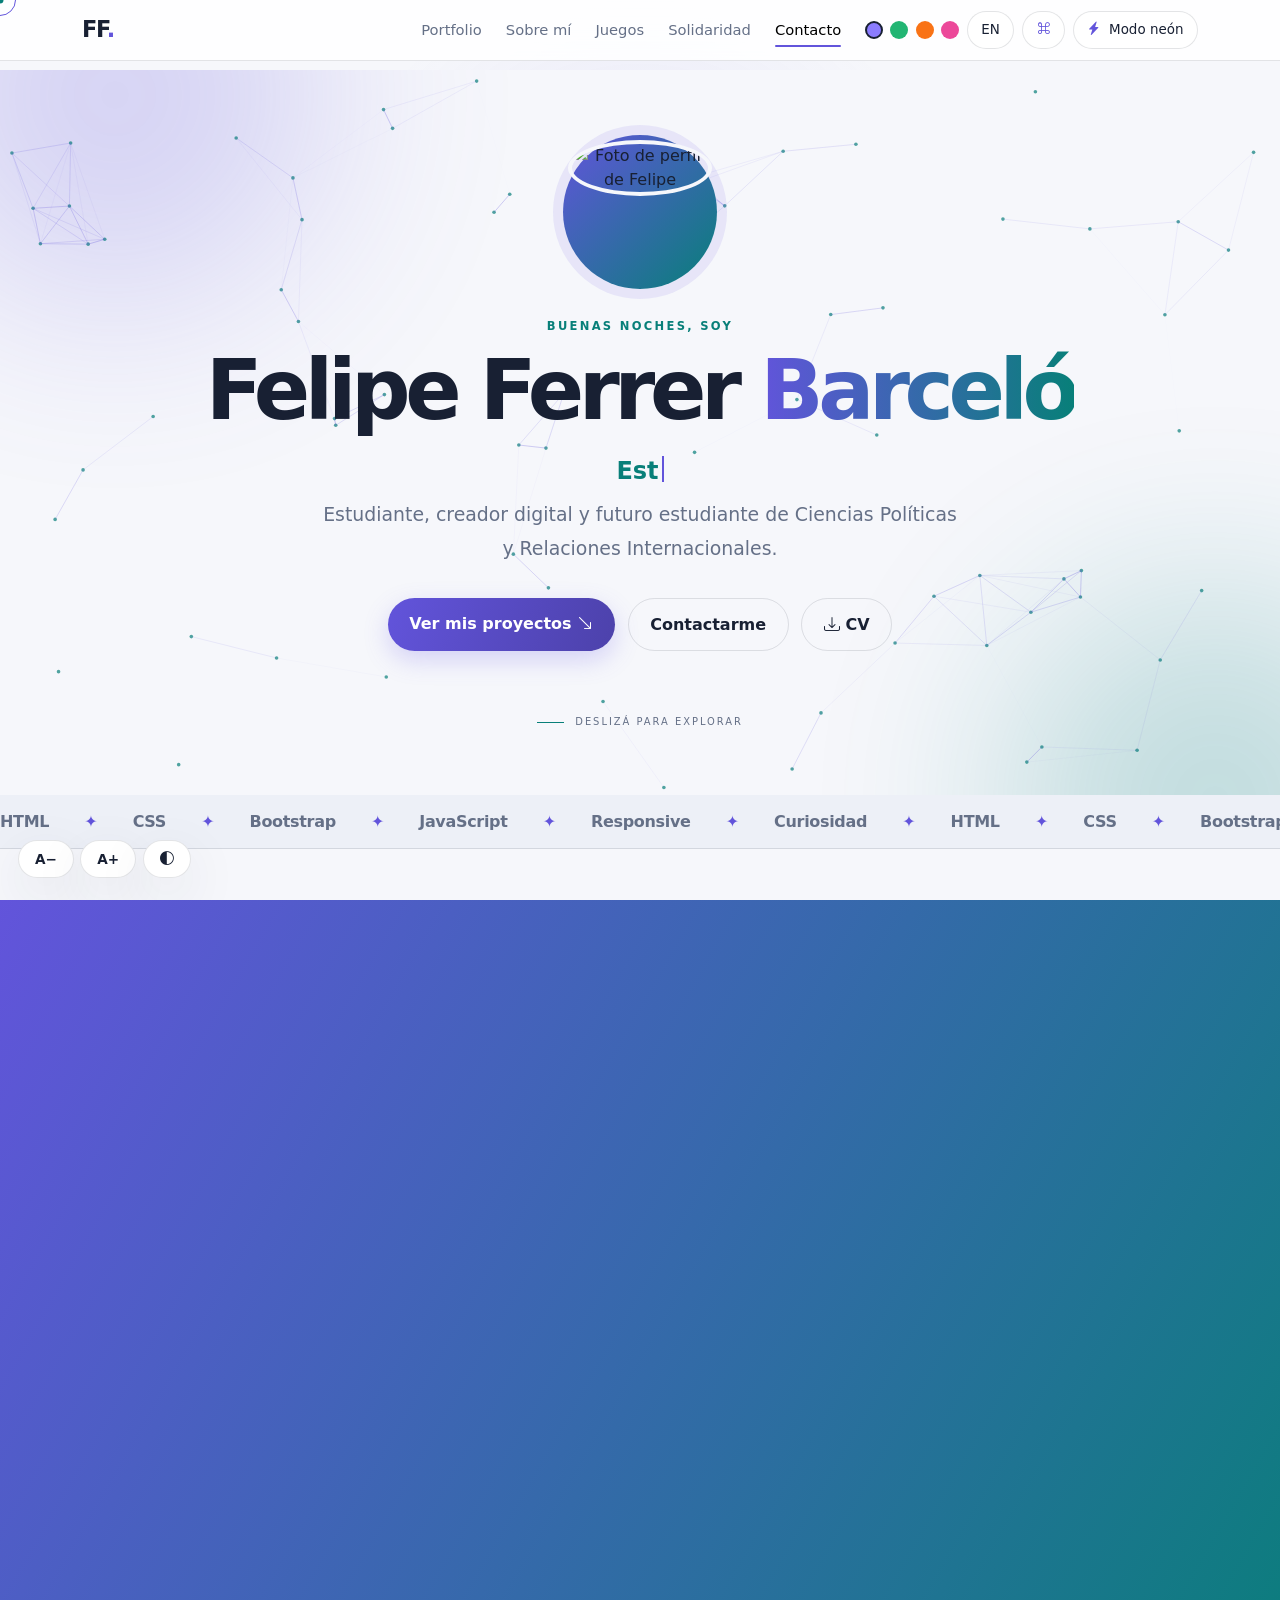
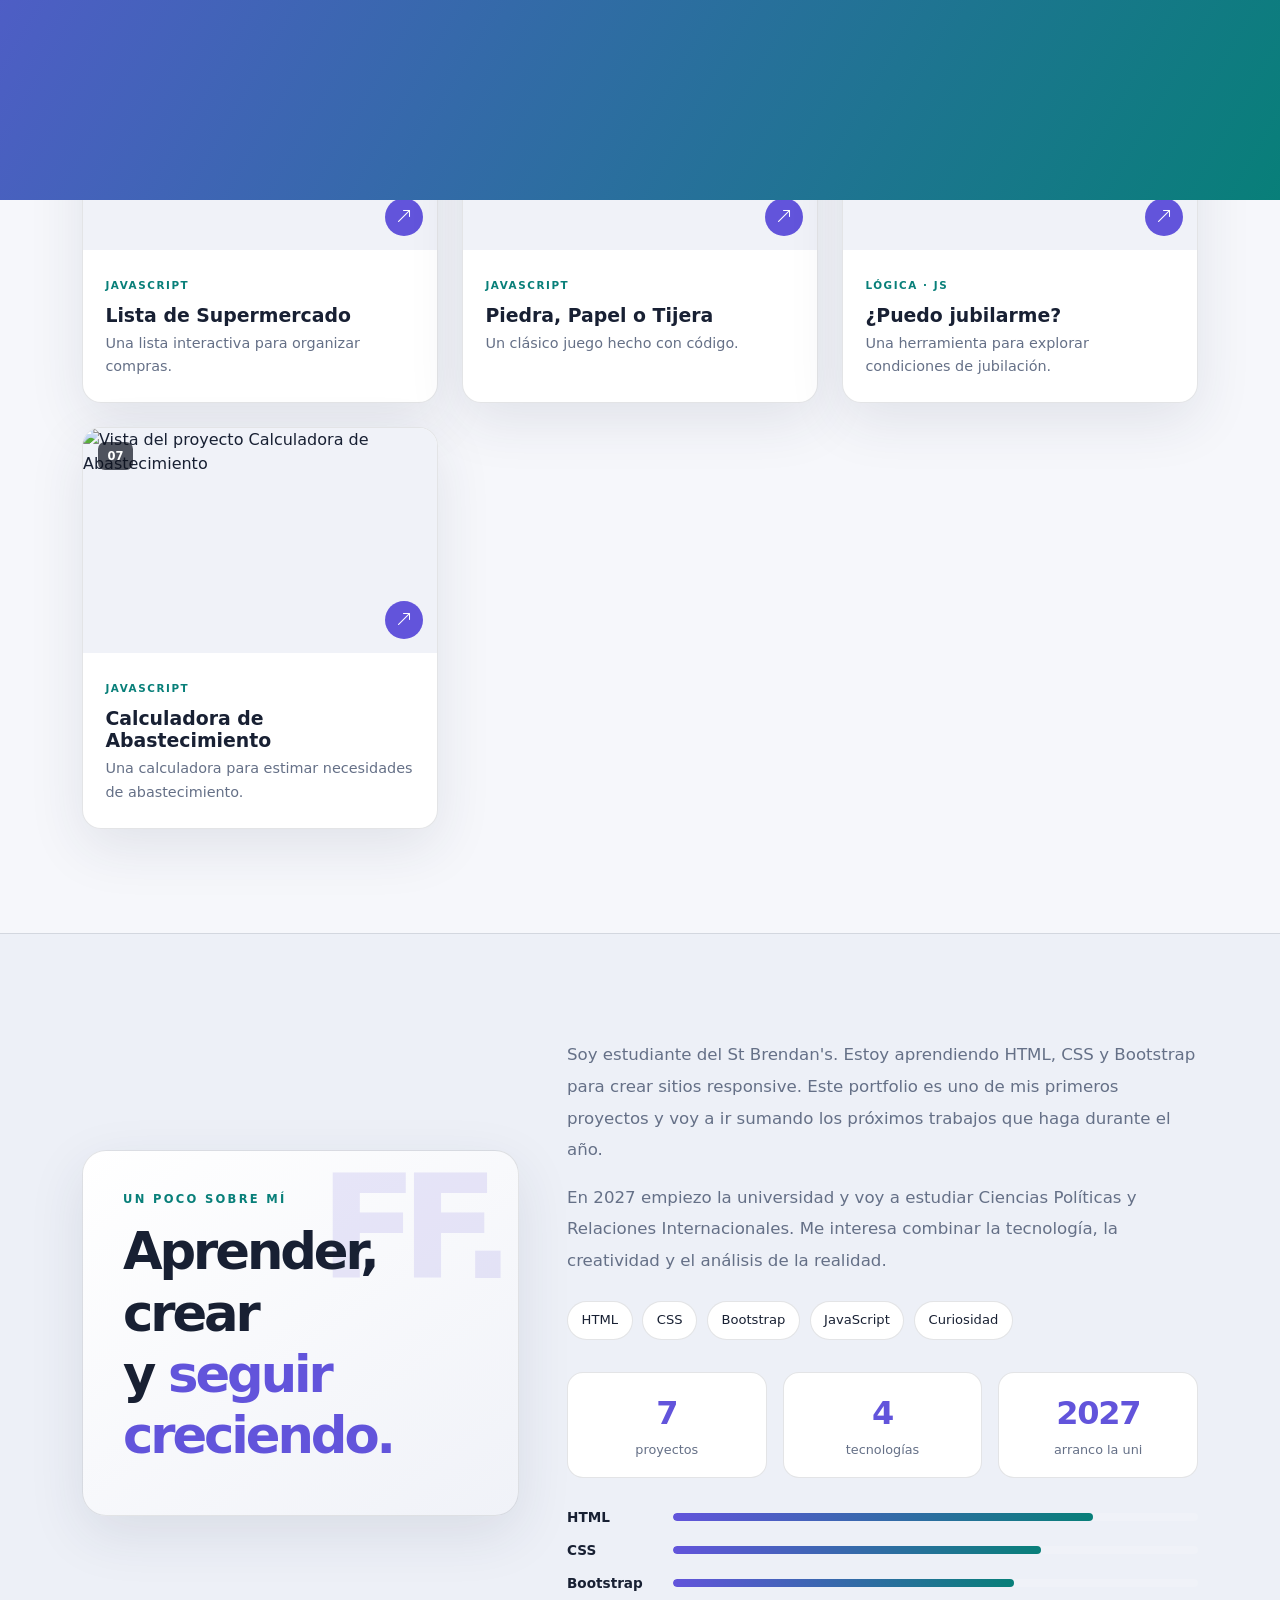
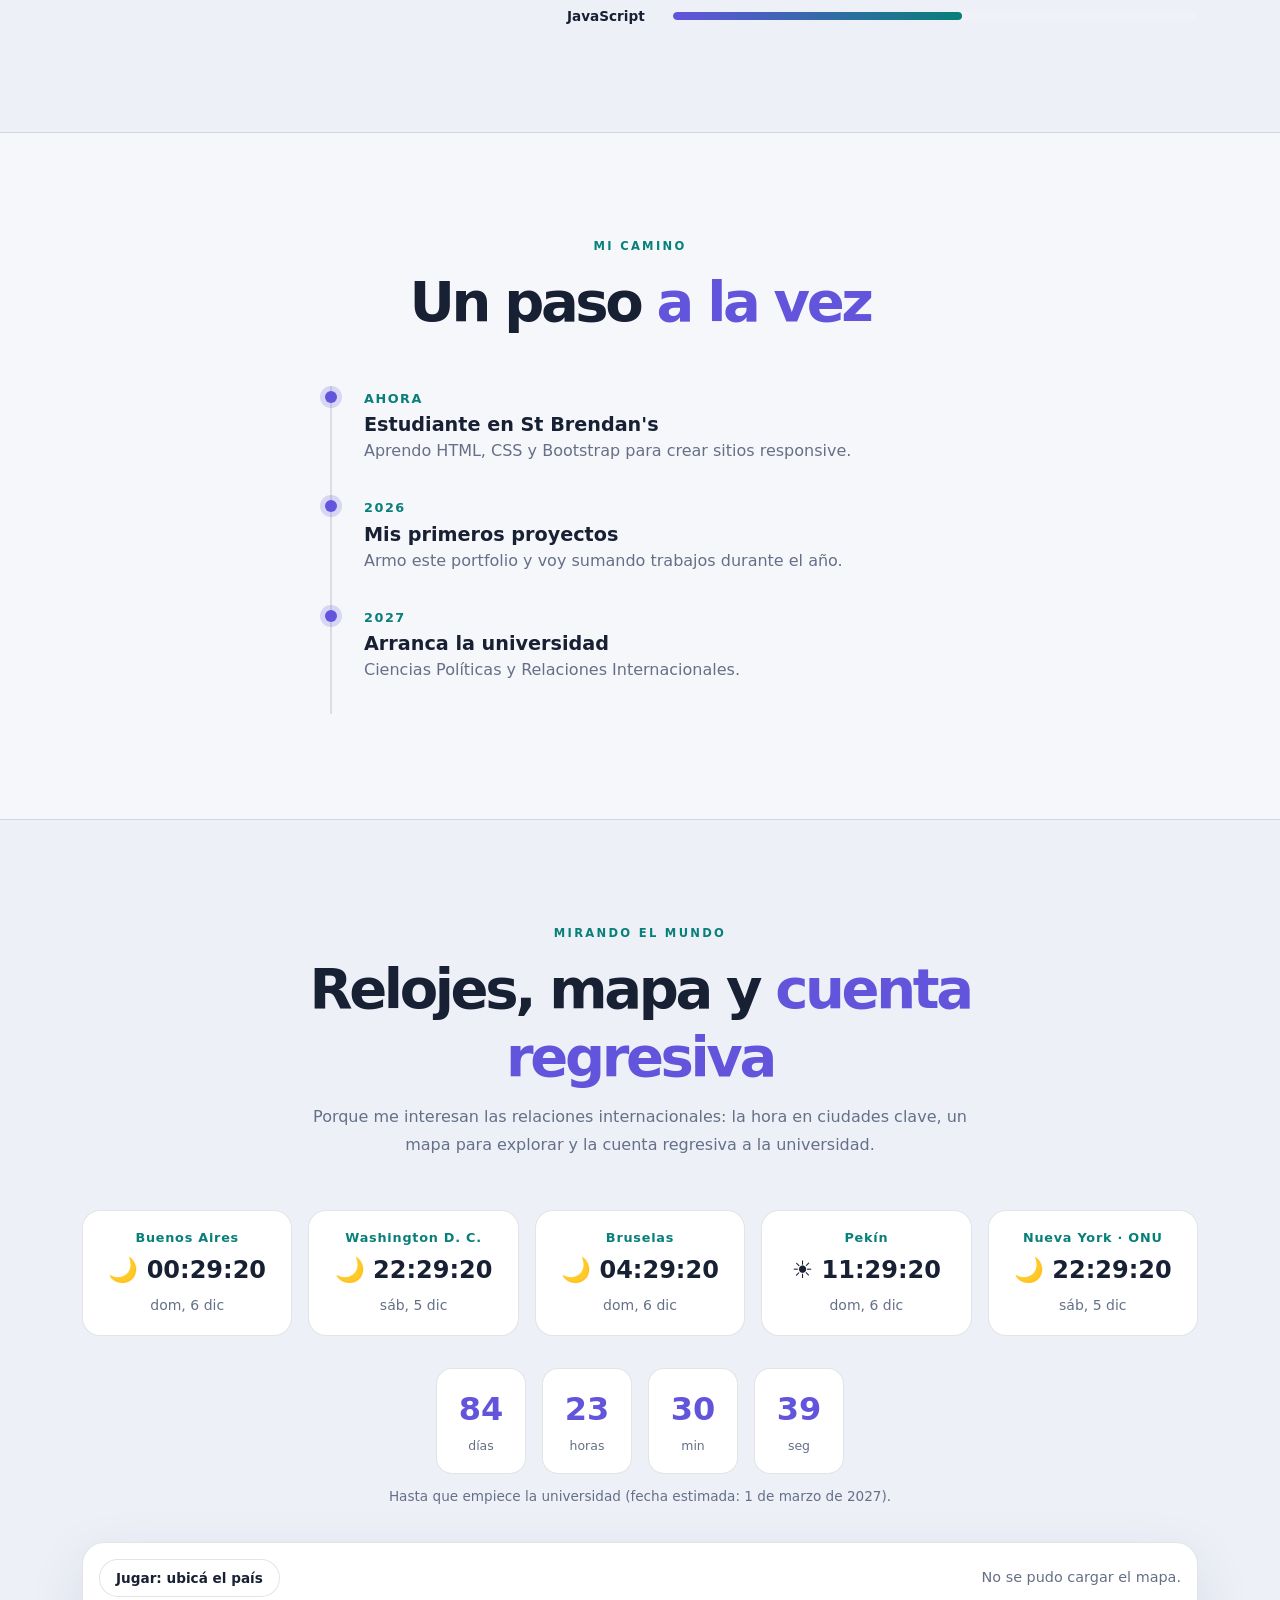
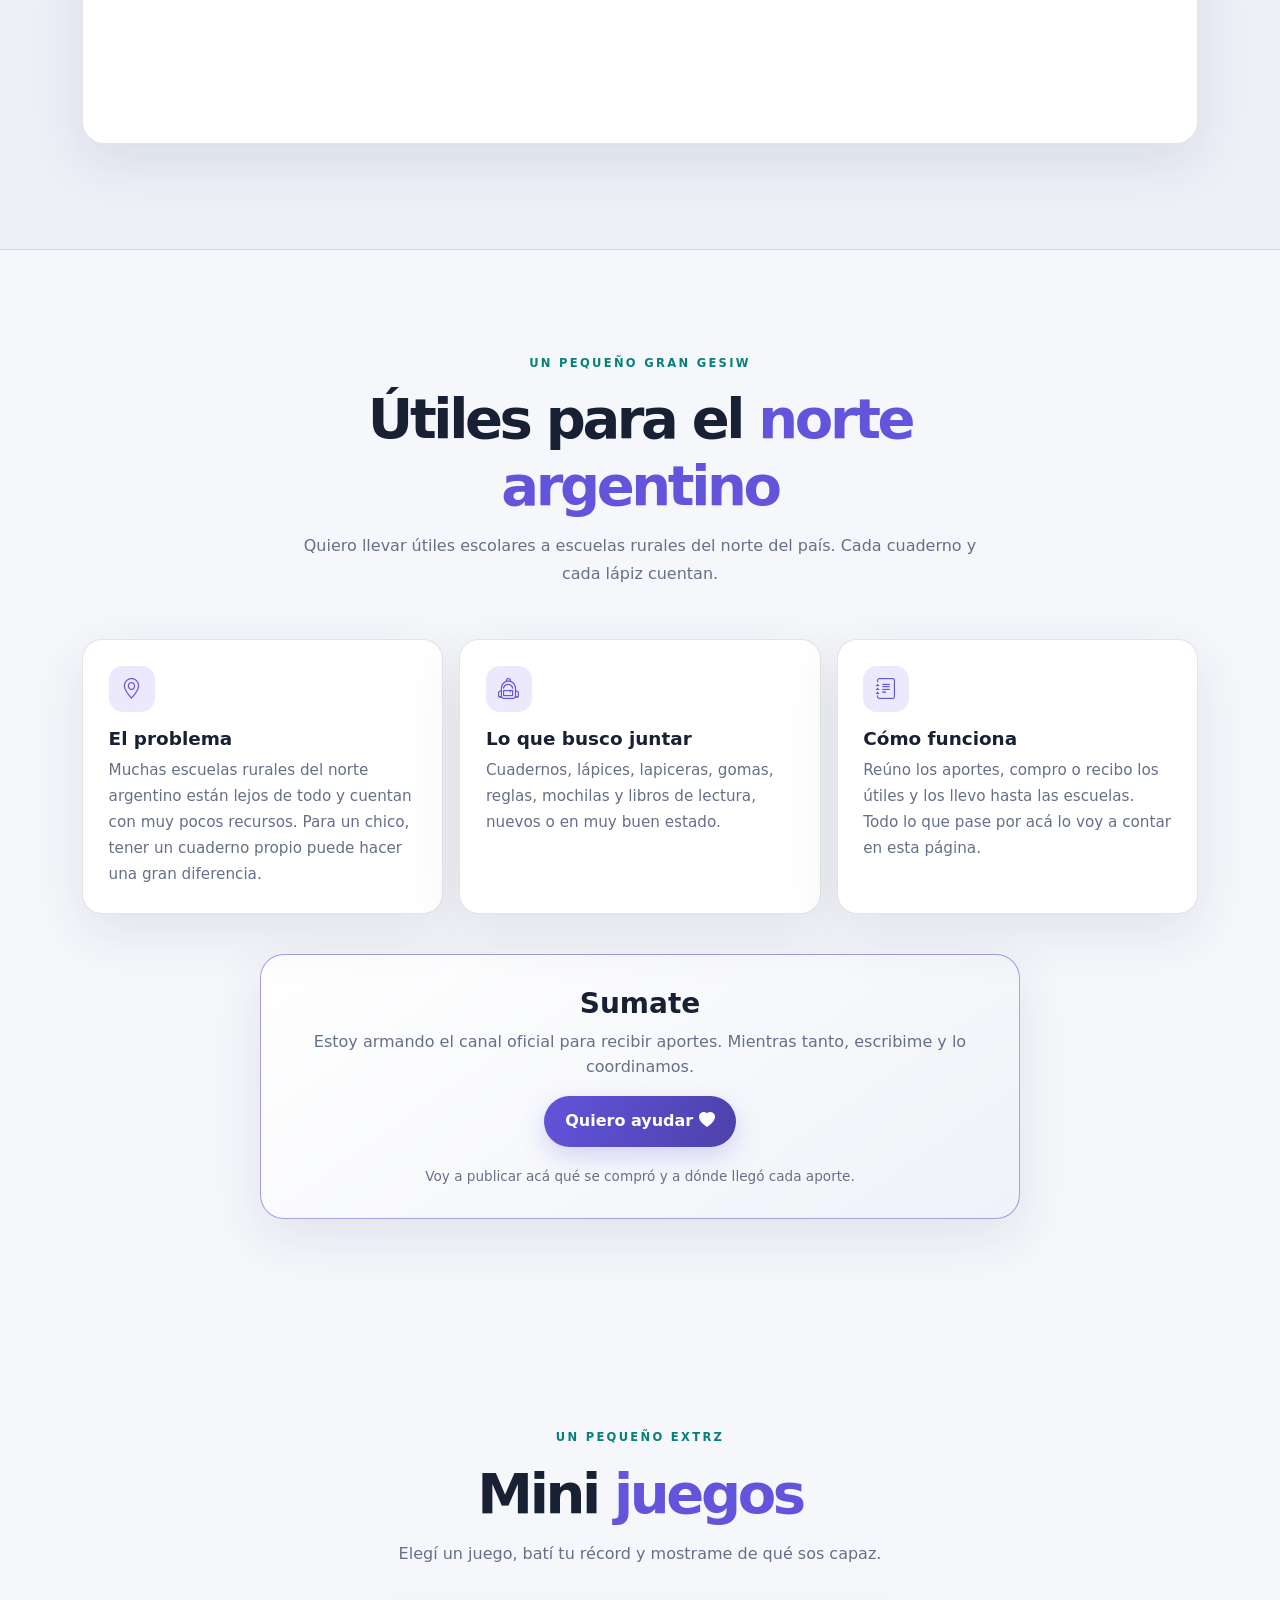
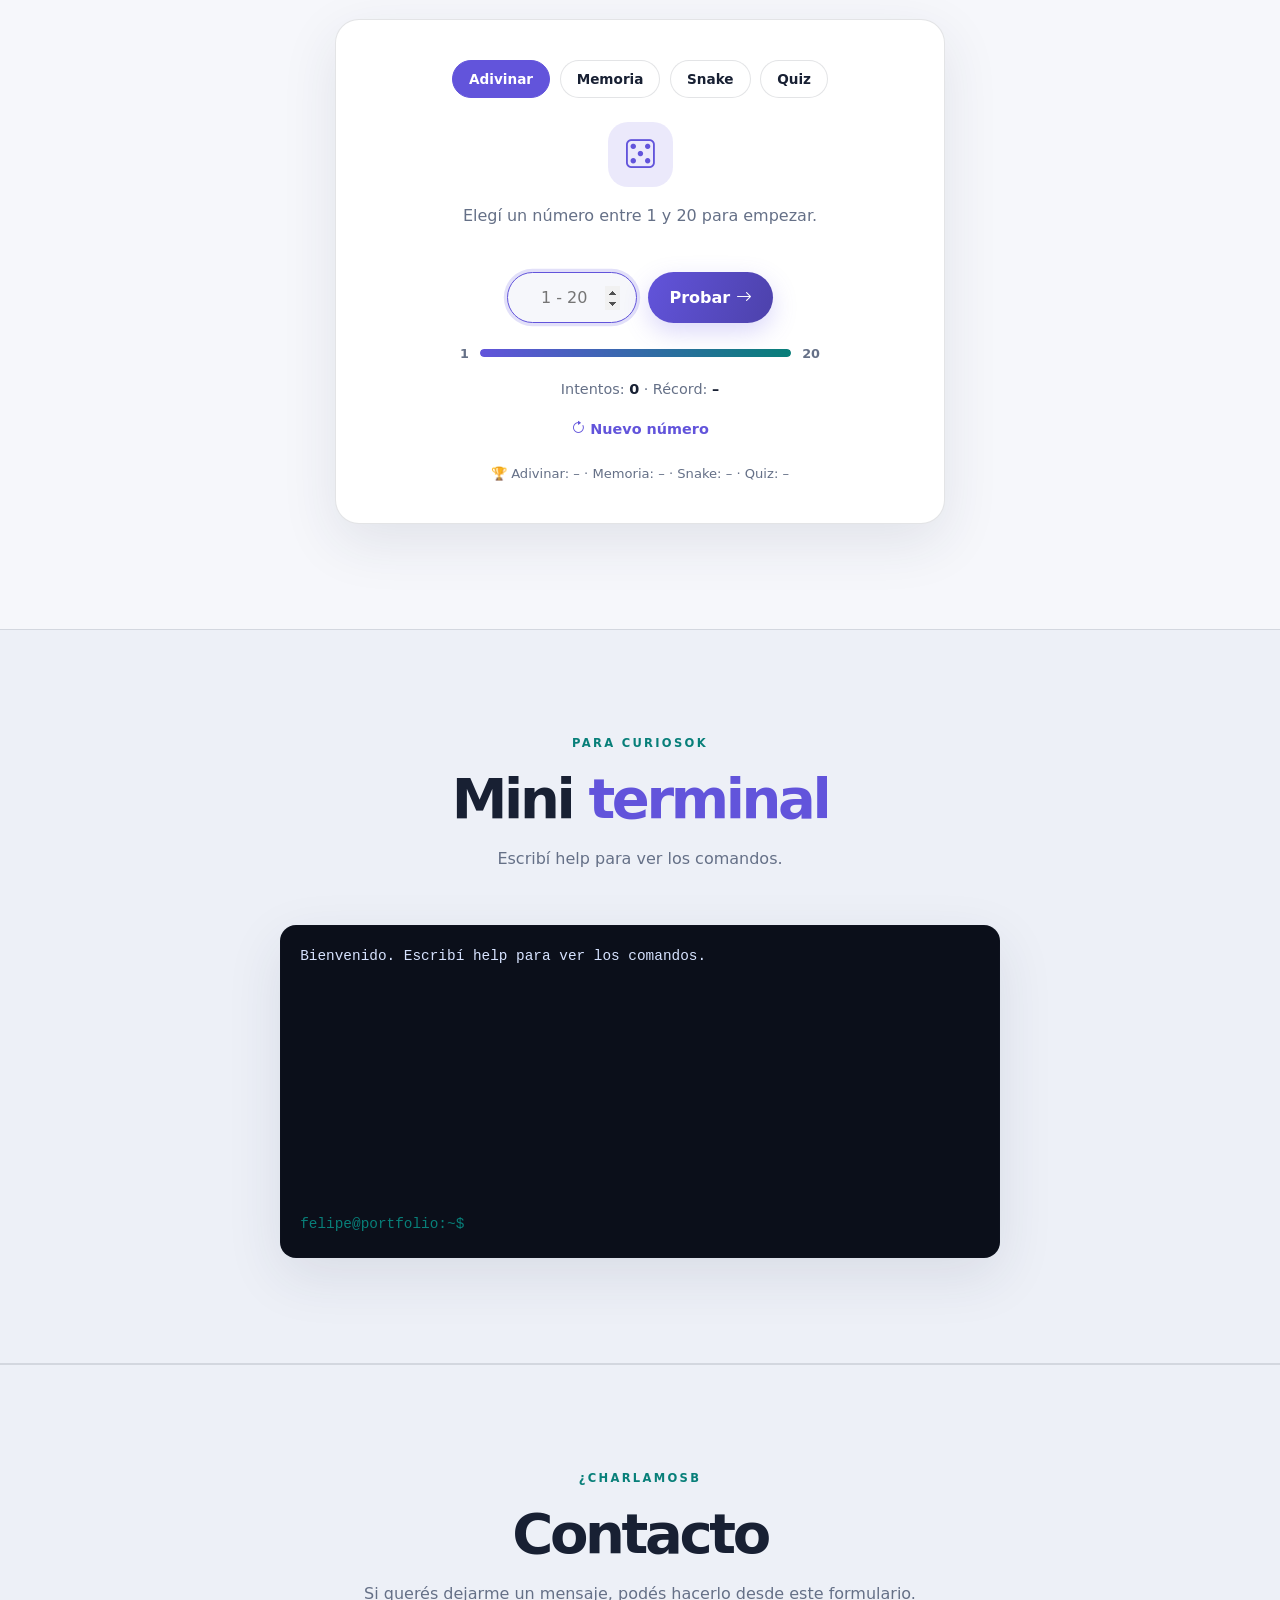
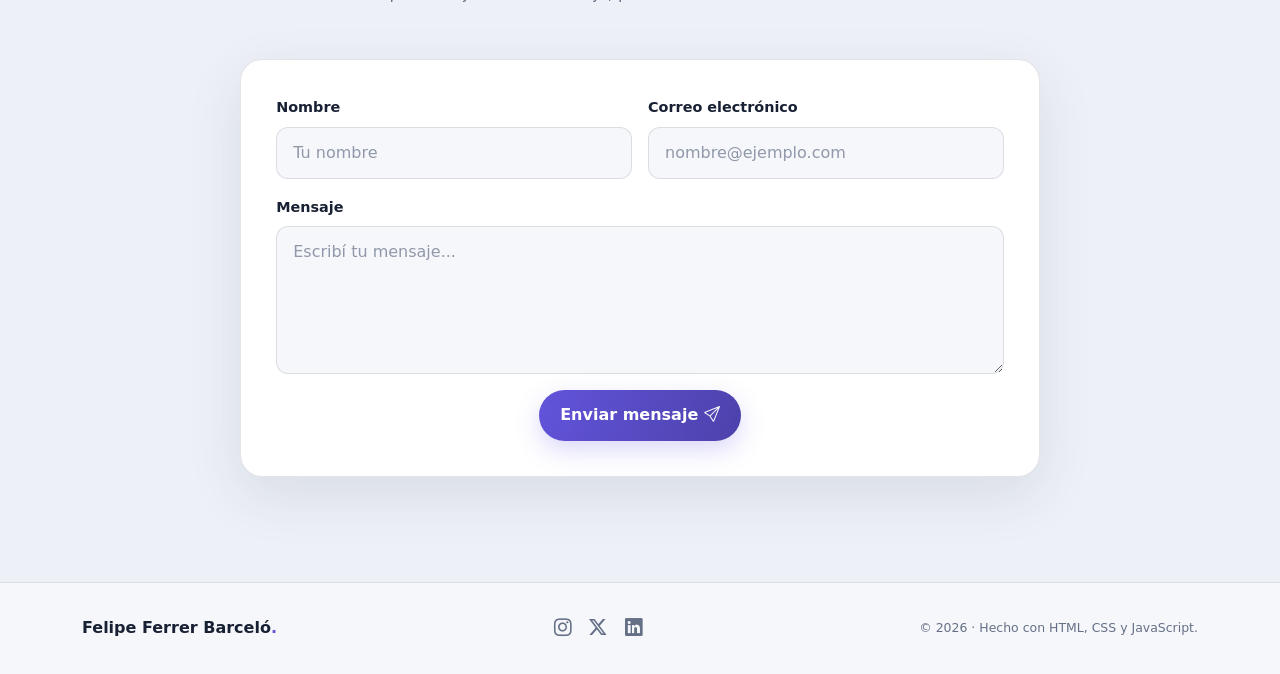
==== commit 40dbad47: "Add preloader and cursor effects to index.html" ====
--- a/index.html
+++ b/index.html
@@ -18,6 +18,11 @@
   <link rel="stylesheet" href="style.css">
 </head>
 <body>
+  <div class="preloader" id="preloader"><span>FF<b>.</b></span></div>
+  <div class="scroll-progress" id="scrollProgress"></div>
+  <div class="cursor-dot" aria-hidden="true"></div>
+  <div class="cursor-outline" aria-hidden="true"></div>
+  <div class="mouse-light" aria-hidden="true"></div>
 
   <nav class="navbar navbar-expand-xl fixed-top site-navbar">
     <div class="container">
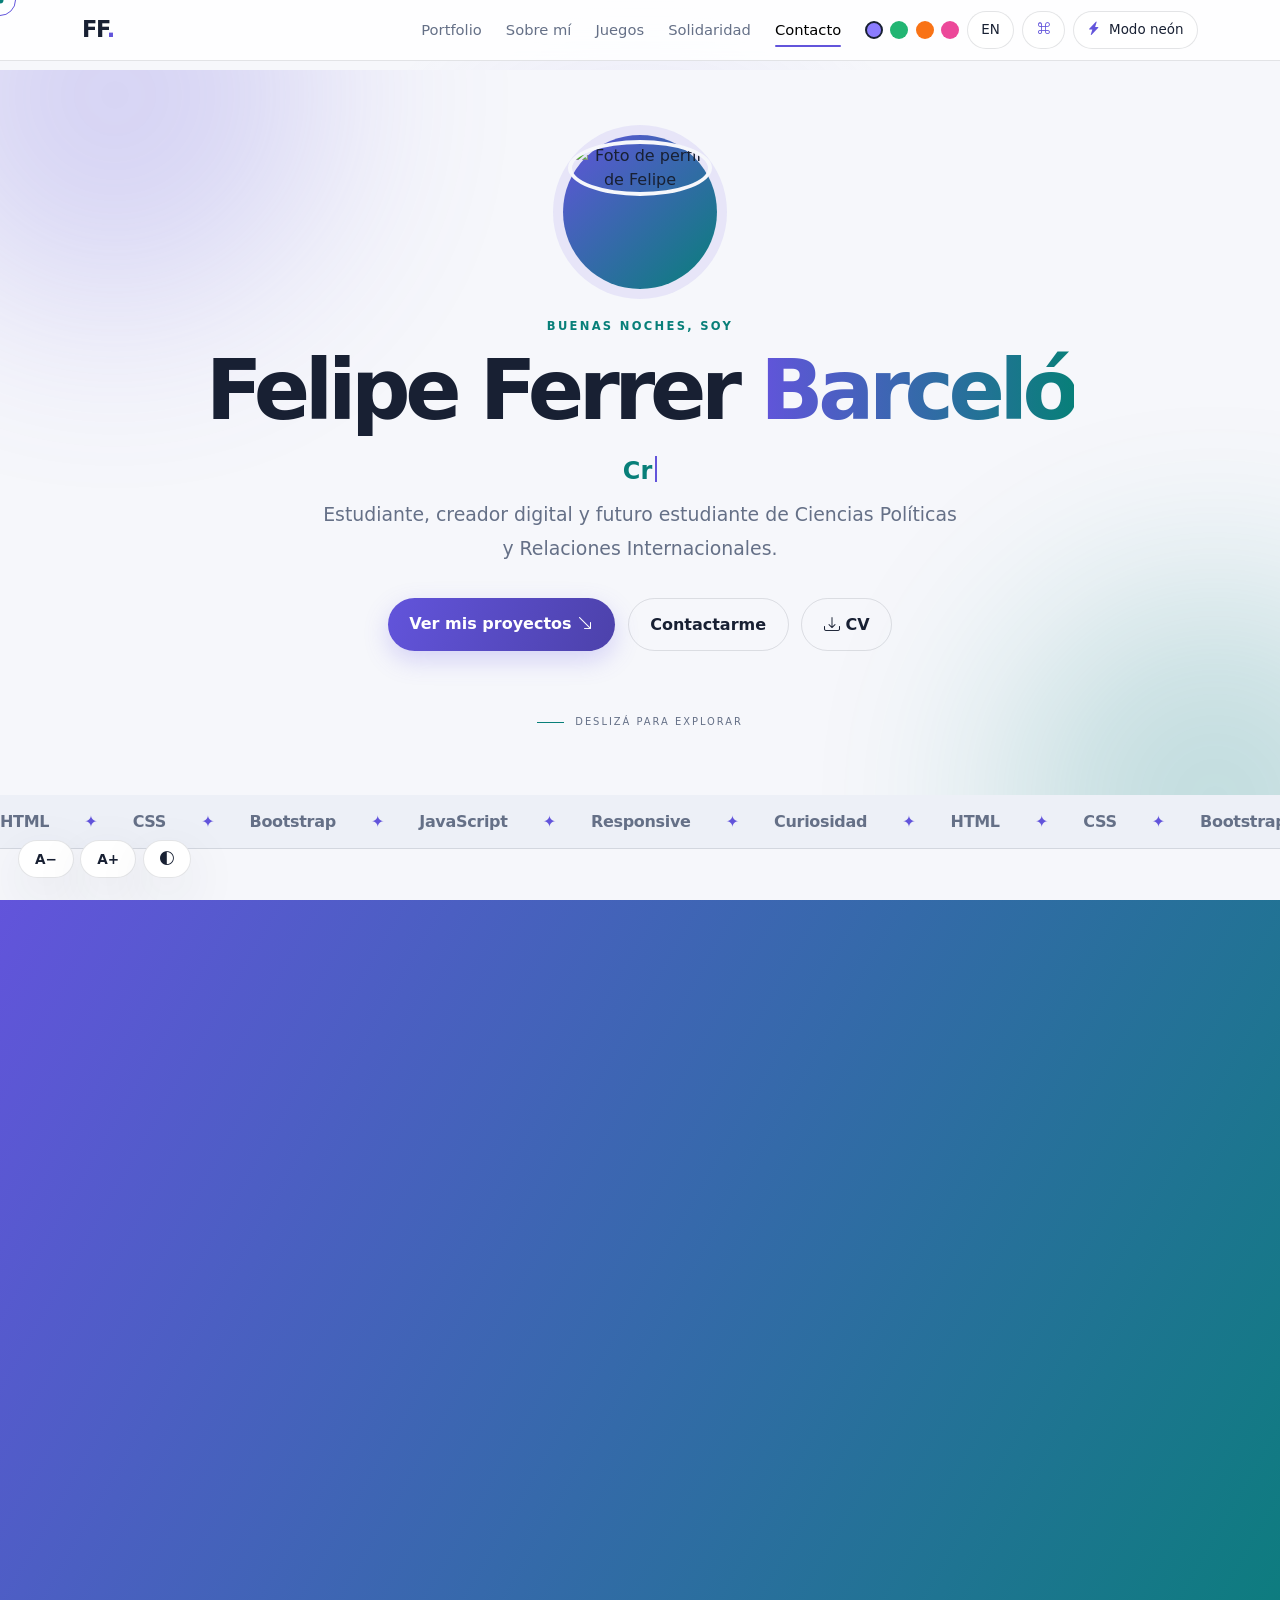
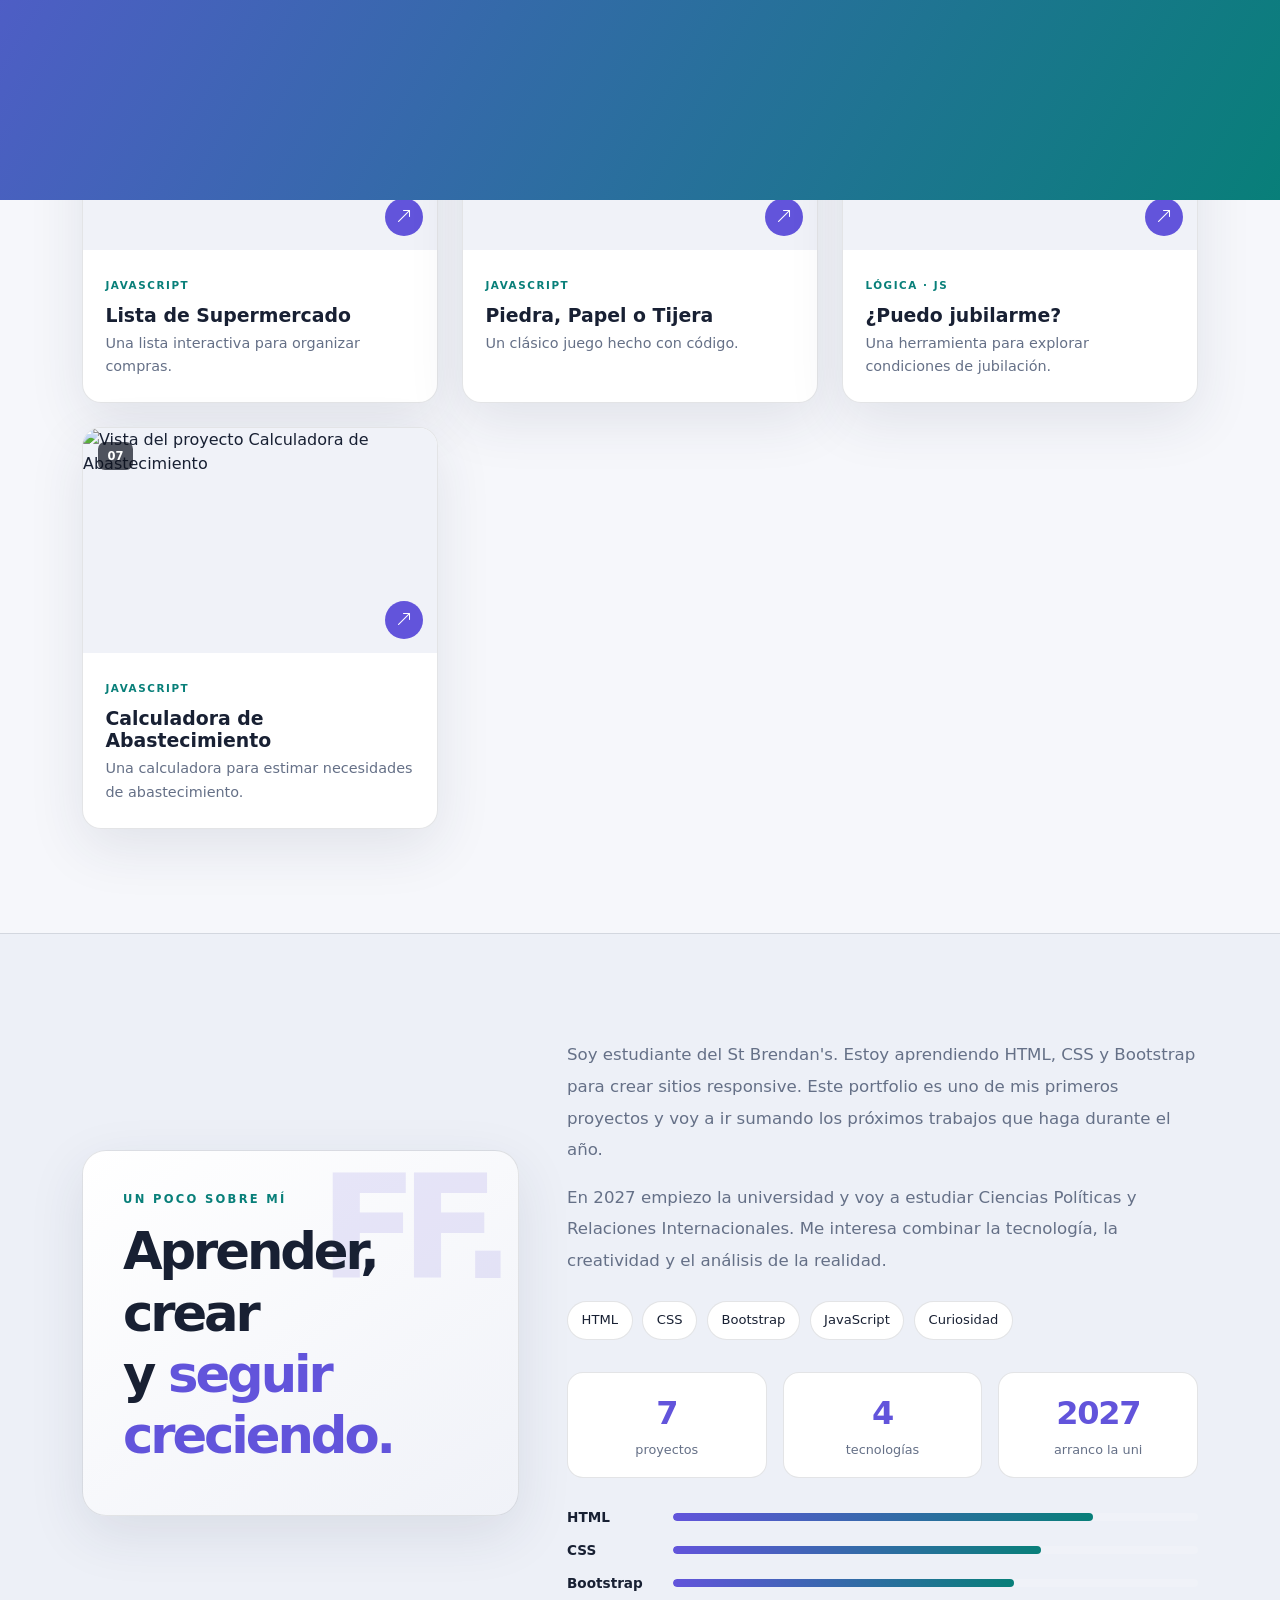
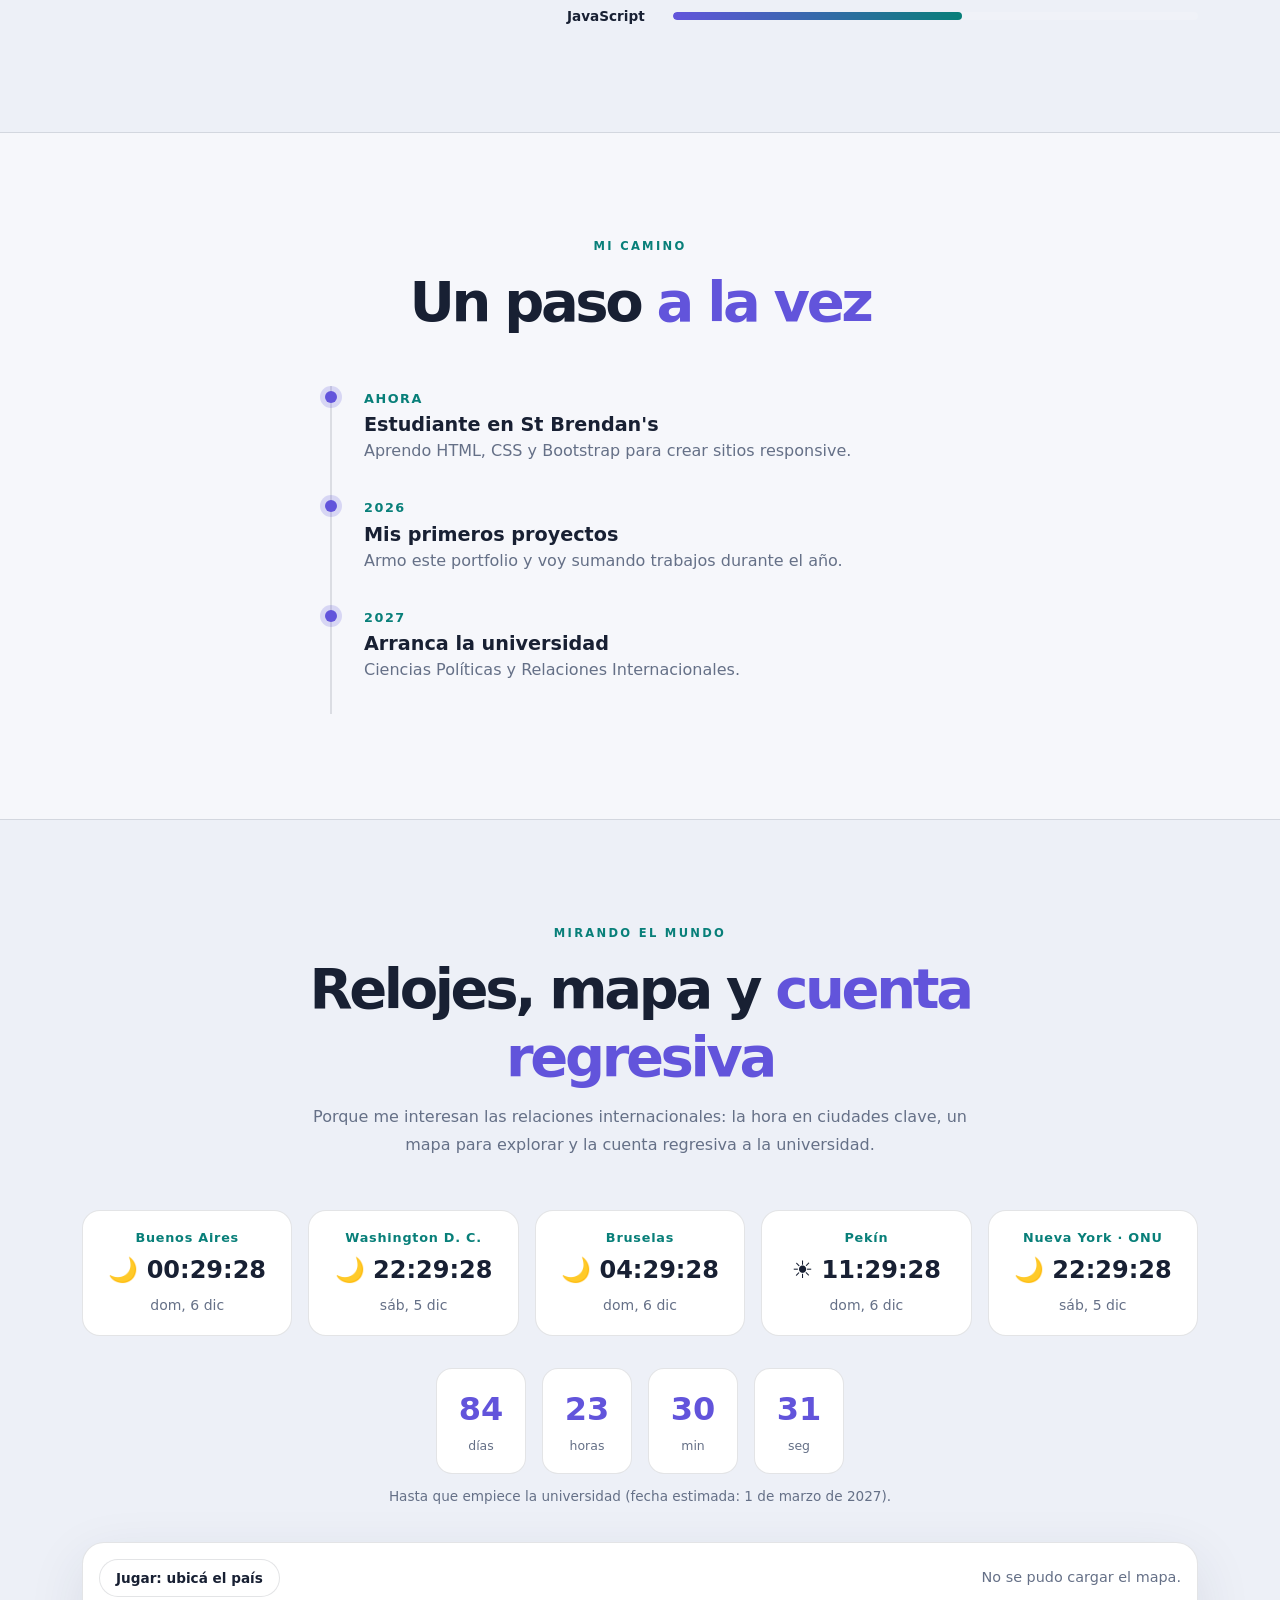
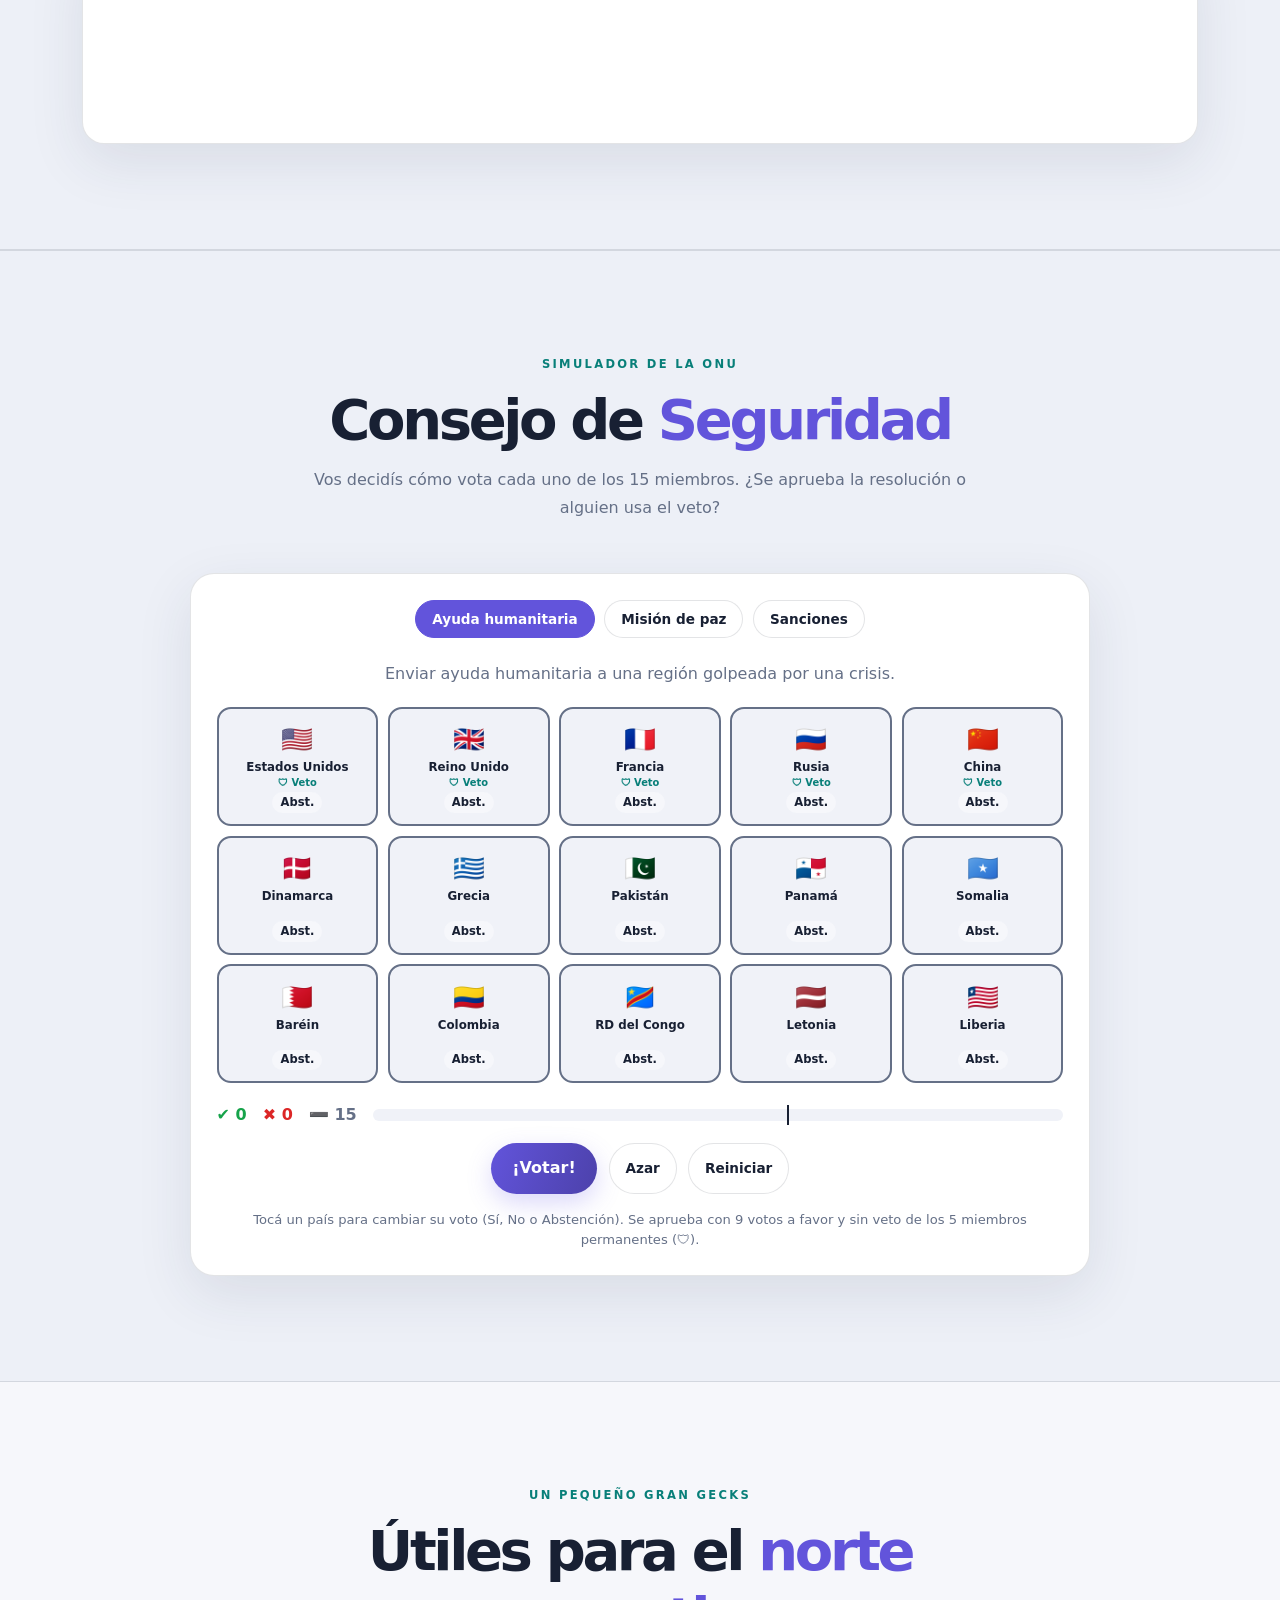
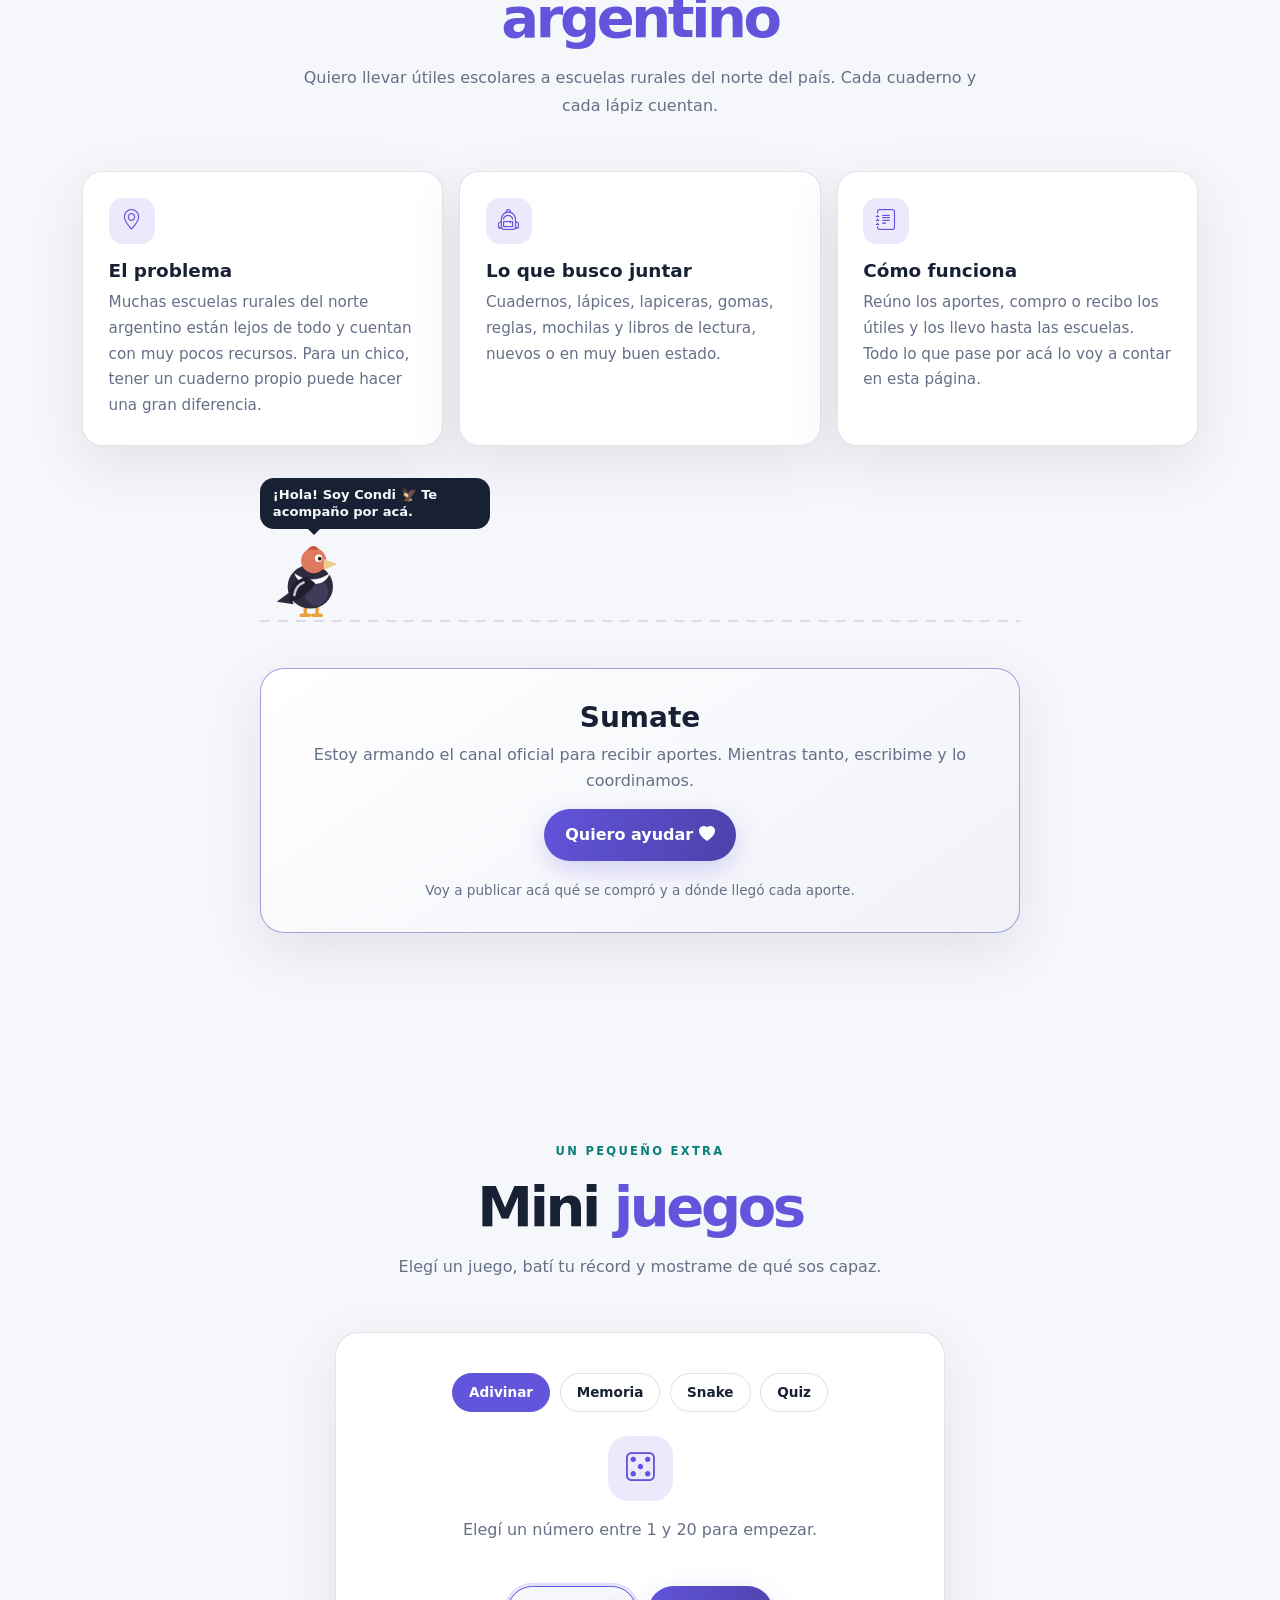
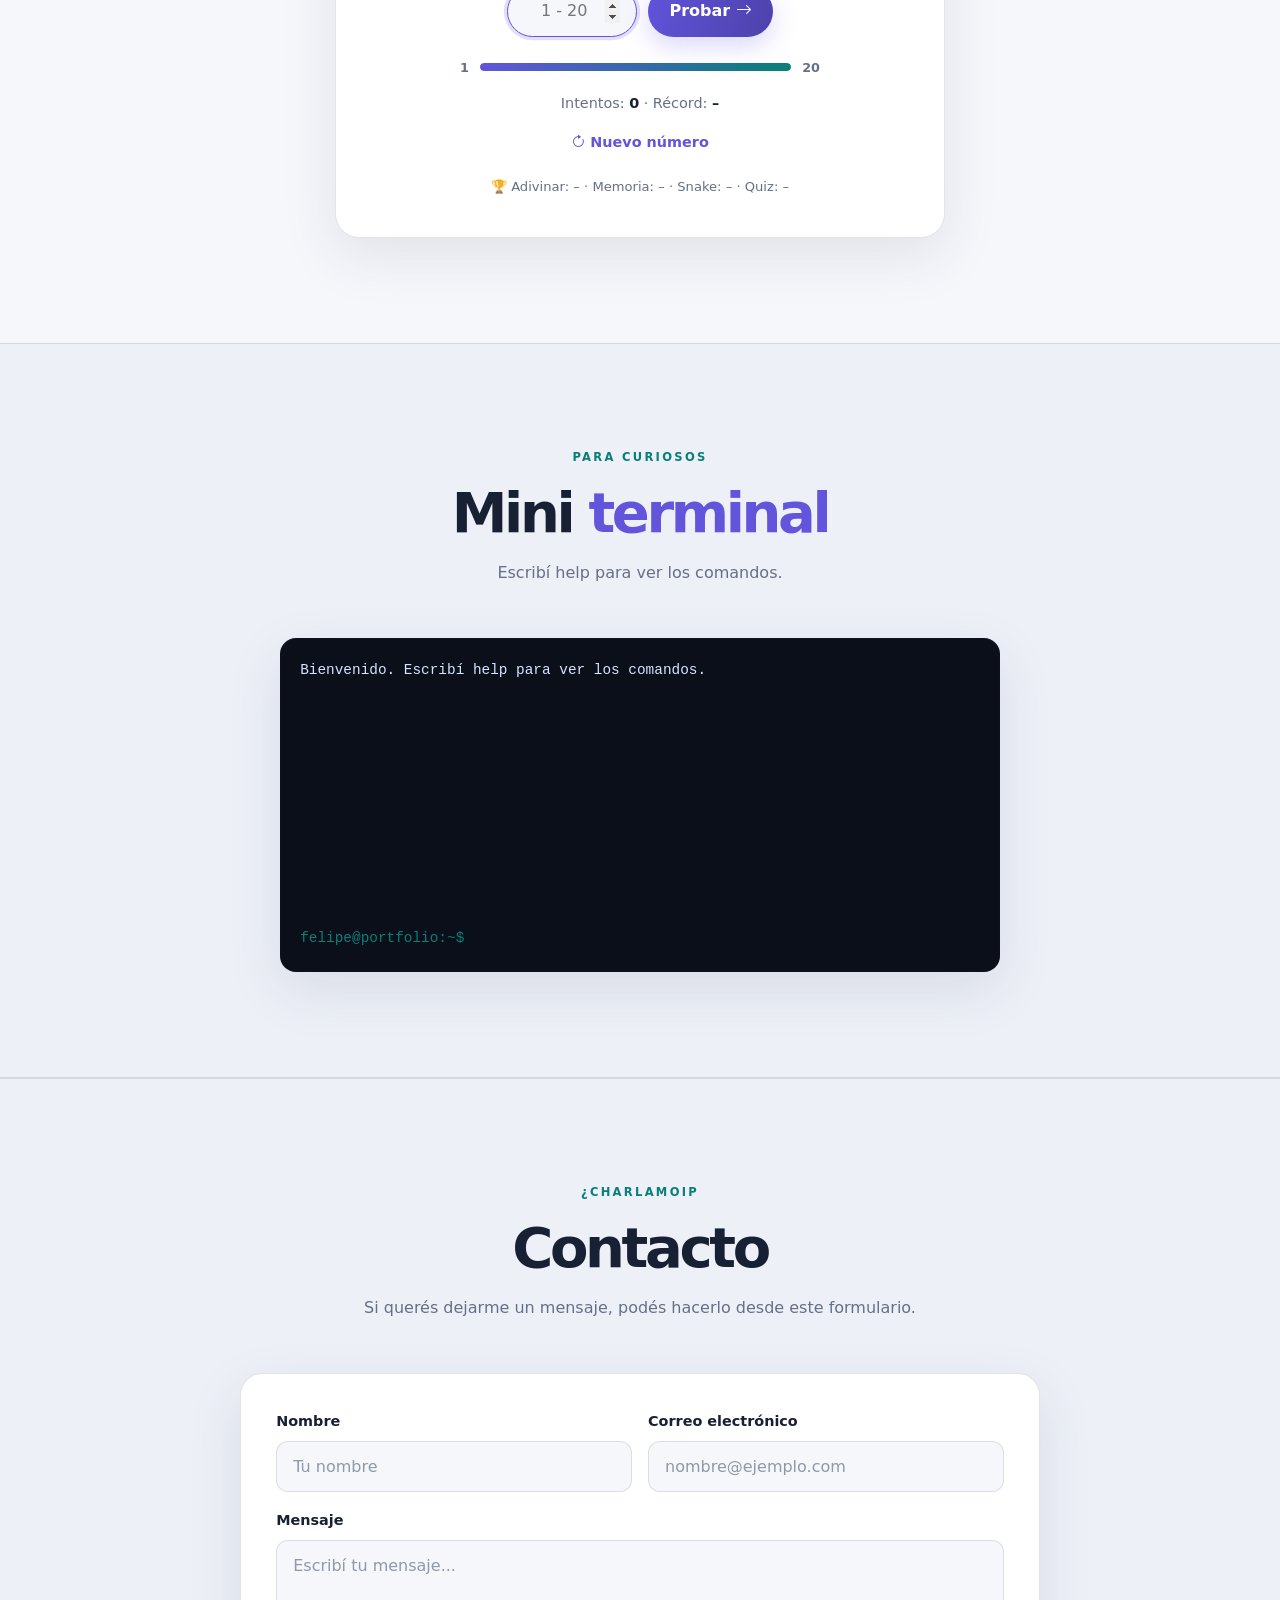
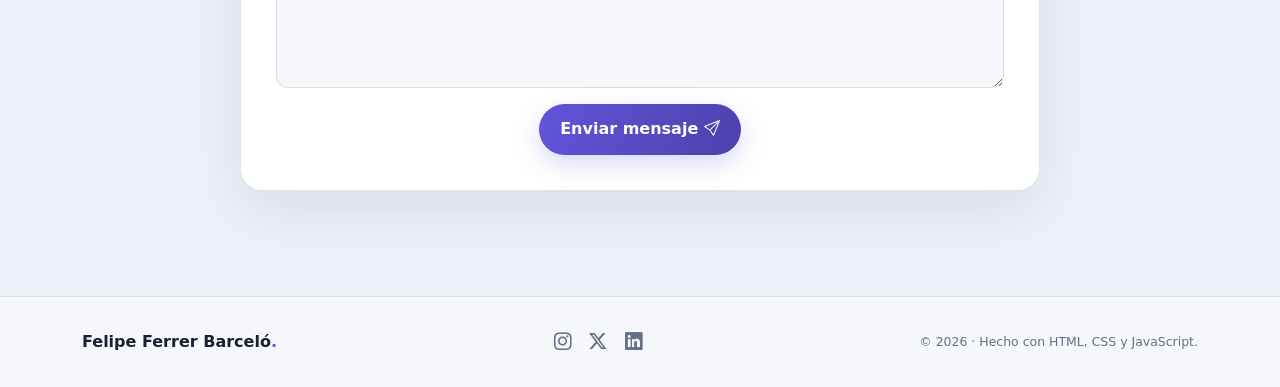
==== commit df773dd0: "Add interactive globe and UN simulator sections" ====
--- a/index.html
+++ b/index.html
@@ -77,6 +77,11 @@
         <a href="#contacto" class="btn btn-outline-custom">Contactarme</a>
         <a href="cv-felipe-ferrer-barcelo.pdf" download class="btn btn-outline-custom"><i class="bi bi-download"></i> CV</a>
       </div>
+      <div class="globe-wrap" id="globeWrap">
+        <canvas id="globe" role="img" aria-label="Globo terráqueo interactivo: arrastralo para girarlo"></canvas>
+        <p class="globe-label" id="globeLabel"></p>
+        <button class="chip globe-reset" type="button" id="globeReset" hidden data-en="Zoom out">Alejar</button>
+      </div>
       <div class="scroll-note"><span></span> DESLIZÁ PARA EXPLORAR</div>
     </div>
   </header>
@@ -253,6 +258,32 @@
       </div>
     </section>
 
+    <section id="onu" class="section-space about-section">
+      <div class="container">
+        <div class="section-heading">
+          <p class="eyebrow" data-en="UN SIMULATOR">SIMULADOR DE LA ONU</p>
+          <h2>Consejo de <span>Seguridad</span></h2>
+          <p data-en="You decide how each of the 15 members votes. Will the resolution pass, or will someone use the veto?">Vos decidís cómo vota cada uno de los 15 miembros. ¿Se aprueba la resolución o alguien usa el veto?</p>
+        </div>
+        <div class="un-card">
+          <div class="game-tabs" id="unRes"></div>
+          <p class="un-desc" id="unDesc"></p>
+          <div class="un-grid" id="unGrid"></div>
+          <div class="un-bar">
+            <div class="un-tally"><span class="y">✔ <b id="unY">0</b></span><span class="n">✖ <b id="unN">0</b></span><span class="a">➖ <b id="unA">0</b></span></div>
+            <div class="un-meter"><i id="unMeter"></i></div>
+          </div>
+          <div class="un-actions" id="unActions">
+            <button class="btn btn-primary-custom" type="button" id="unVote" data-en="Vote!">¡Votar!</button>
+            <button class="chip" type="button" id="unRand" data-en="Random">Azar</button>
+            <button class="chip" type="button" id="unReset" data-en="Reset">Reiniciar</button>
+          </div>
+          <p class="un-result" id="unResult" hidden></p>
+          <p class="un-rule" data-en="Tap a country to change its vote (Yes, No or Abstain). It passes with 9 votes in favor and no veto from the 5 permanent members (🛡).">Tocá un país para cambiar su voto (Sí, No o Abstención). Se aprueba con 9 votos a favor y sin veto de los 5 miembros permanentes (🛡).</p>
+        </div>
+      </div>
+    </section>
+
     <section id="solidaridad" class="section-space">
       <div class="container">
         <div class="section-heading">
@@ -264,6 +295,25 @@
           <div class="col-md-4"><div class="info-card"><i class="bi bi-geo-alt"></i><h3 data-en="The problem">El problema</h3><p data-en="Many rural schools in northern Argentina are far from everything and have very few resources. For a kid, having a notebook of their own can make a real difference.">Muchas escuelas rurales del norte argentino están lejos de todo y cuentan con muy pocos recursos. Para un chico, tener un cuaderno propio puede hacer una gran diferencia.</p></div></div>
           <div class="col-md-4"><div class="info-card"><i class="bi bi-backpack2"></i><h3 data-en="What I'm collecting">Lo que busco juntar</h3><p data-en="Notebooks, pencils, pens, erasers, rulers, backpacks and reading books, new or in very good condition.">Cuadernos, lápices, lapiceras, gomas, reglas, mochilas y libros de lectura, nuevos o en muy buen estado.</p></div></div>
           <div class="col-md-4"><div class="info-card"><i class="bi bi-journal-text"></i><h3 data-en="How it works">Cómo funciona</h3><p data-en="I gather the contributions, buy or receive the supplies and take them to the schools. Everything that comes through here, I'll report on this page.">Reúno los aportes, compro o recibo los útiles y los llevo hasta las escuelas. Todo lo que pase por acá lo voy a contar en esta página.</p></div></div>
+        </div>
+        <div class="mascot-stage" id="mascotStage">
+          <div class="ground"></div>
+          <div class="condi walk" id="condi" role="button" tabindex="0" aria-label="Condi, la mascota. Tocá para que te hable">
+      <svg viewBox="0 0 100 100" aria-hidden="true">
+        <path class="leg-a" style="transform-origin:42px 82px" d="M42 82v10m-5 0h10" stroke="#e9a23b" stroke-width="4" stroke-linecap="round" fill="none"/>
+        <path class="leg-b" style="transform-origin:56px 82px" d="M56 82v10m-5 0h10" stroke="#e9a23b" stroke-width="4" stroke-linecap="round" fill="none"/>
+        <path d="M24 64l-16 12 20 3z" fill="#2d2a3e"/>
+        <ellipse cx="48" cy="58" rx="27" ry="26" fill="#2d2a3e"/>
+        <ellipse cx="55" cy="64" rx="14" ry="17" fill="#3f3b58"/>
+        <path d="M29 42q21 15 42 0q-4 13-21 13q-17 0-21-13z" fill="#fff"/>
+        <circle cx="52" cy="27" r="15" fill="#e07a5f"/>
+        <path d="M44 14q8-9 15 0z" fill="#c4553b"/>
+        <path d="M64 25l16 6-16 7z" fill="#f2cc8f"/>
+        <g class="eye" style="transform-origin:58px 24px"><circle cx="58" cy="24" r="4.4" fill="#fff"/><circle cx="59.2" cy="24.6" r="2.3" fill="#222"/></g>
+        <g class="wing"><path d="M44 46q-23 5-21 30q19-3 31-22z" fill="#1f1d2e"/><path d="M40 53q-10 4-11 15" stroke="#fff" stroke-width="3" fill="none" stroke-linecap="round" opacity=".75"/></g>
+      </svg>
+          </div>
+          <div class="condi-bubble" id="condiBubble" role="status" hidden></div>
         </div>
         <div class="donate-panel" id="donatePanel">
           <h3 data-en="Join in">Sumate</h3>
--- a/style.css
+++ b/style.css
@@ -329,3 +329,59 @@
 .term-line { display: flex; gap: .5rem; margin-top: .5rem; }
 .term-line span { color: var(--accent-2); white-space: nowrap; }
 .term-line input { flex: 1; min-width: 0; border: 0; outline: 0; background: transparent; color: inherit; font: inherit; }
+
+/* ================= EXTRAS 4 ================= */
+.globe-wrap { position: relative; width: min(340px,78vw); margin: 2.4rem auto 0; }
+.globe-wrap canvas { display: block; width: 100%; aspect-ratio: 1; border-radius: 50%; cursor: grab; touch-action: pan-y; filter: drop-shadow(0 0 40px color-mix(in srgb,var(--accent) 35%,transparent)); }
+.globe-wrap canvas:active { cursor: grabbing; }
+.globe-label { min-height: 1.3rem; margin: .9rem 0 0; color: var(--muted); font-size: .85rem; }
+.globe-reset { position: absolute; top: 0; right: -10px; }
+.mascot-stage { position: relative; max-width: 760px; height: 150px; margin: 2rem auto 0; overflow: hidden; }
+.ground { position: absolute; left: 0; right: 0; bottom: 6px; height: 2px; background: repeating-linear-gradient(90deg,var(--line) 0 10px,transparent 10px 18px); }
+.condi { position: absolute; bottom: 6px; left: 10px; width: 84px; height: 84px; cursor: pointer; outline-offset: 4px; }
+.condi svg { width: 100%; height: 100%; overflow: visible; }
+.condi .wing { transform-origin: 44px 46px; }
+.condi .eye { animation: blink2 4s infinite; }
+.condi.walk svg { animation: bob .45s ease-in-out infinite; }
+.condi.walk .leg-a { animation: step .45s ease-in-out infinite; }
+.condi.walk .leg-b { animation: step .45s ease-in-out infinite reverse; }
+.condi.talk .wing { animation: wave .55s ease-in-out infinite; }
+.condi.cheer svg { animation: jump .55s ease-in-out 4; }
+.condi.cheer .wing { animation: wave .22s ease-in-out infinite; }
+@keyframes bob { 50% { transform: translateY(-3px); } }
+@keyframes step { 0%,100% { transform: rotate(-24deg); } 50% { transform: rotate(24deg); } }
+@keyframes wave { 50% { transform: rotate(-38deg); } }
+@keyframes jump { 40% { transform: translateY(-26px) rotate(-6deg); } }
+@keyframes blink2 { 0%,94%,100% { transform: scaleY(1); } 96% { transform: scaleY(.1); } }
+.condi-bubble { position: absolute; top: 0; max-width: 230px; padding: .5rem .8rem; border-radius: 14px; background: var(--text); color: var(--bg); font-size: .82rem; font-weight: 650; line-height: 1.35; pointer-events: none; }
+.condi-bubble::after { content: ""; position: absolute; bottom: -6px; left: 48px; border: 6px solid transparent; border-top-color: var(--text); border-bottom: 0; }
+.un-card { max-width: 900px; margin: 0 auto; padding: 1.6rem; border: 1px solid var(--line); border-radius: 24px; background: var(--surface); box-shadow: var(--shadow); }
+.un-desc { min-height: 1.6rem; text-align: center; color: var(--muted); }
+.un-grid { display: grid; grid-template-columns: repeat(5,1fr); gap: .6rem; margin: 1.2rem 0; }
+.un-c { display: flex; flex-direction: column; align-items: center; gap: .1rem; padding: .7rem .3rem; border: 2px solid var(--line); border-radius: 14px; background: var(--surface-2); color: var(--text); transition: border-color .25s ease, background .25s ease; }
+.un-c .fl { font-size: 1.6rem; }
+.un-c b { font-size: .74rem; line-height: 1.2; text-align: center; }
+.un-c small { font-size: .62rem; font-weight: 800; color: var(--accent-2); }
+.un-c em { padding: .1rem .5rem; border-radius: 99px; background: var(--bg); font-size: .72rem; font-style: normal; font-weight: 800; }
+.un-c[data-v="y"] { border-color: #16a34a; background: color-mix(in srgb,#16a34a 16%,var(--surface-2)); }
+.un-c[data-v="n"] { border-color: #dc2626; background: color-mix(in srgb,#dc2626 16%,var(--surface-2)); }
+.un-c[data-v="a"] { border-color: var(--muted); }
+.un-c.pop { animation: pop .45s cubic-bezier(.3,1.6,.5,1); }
+.un-c.veto { animation: shake .5s; }
+.un-c.veto em::after { content: " 🛑"; }
+@keyframes pop { from { transform: scale(.7) rotateY(90deg); } to { transform: none; } }
+@keyframes shake { 20%,60% { transform: translateX(-5px); } 40%,80% { transform: translateX(5px); } }
+.un-bar { display: flex; flex-wrap: wrap; align-items: center; justify-content: center; gap: 1rem; margin-bottom: 1rem; }
+.un-tally { display: flex; gap: 1rem; font-weight: 800; }
+.un-tally .y { color: #16a34a; } .un-tally .n { color: #dc2626; } .un-tally .a { color: var(--muted); }
+.un-meter { position: relative; flex: 1; min-width: 180px; height: 12px; border-radius: 99px; background: var(--surface-2); }
+.un-meter i { display: block; width: 0; height: 100%; border-radius: 99px; background: var(--accent); transition: width .35s ease, background .3s ease; }
+.un-meter i.ok { background: #16a34a; }
+.un-meter::after { content: ""; position: absolute; left: 60%; top: -4px; bottom: -4px; width: 2px; background: var(--text); }
+.un-actions { display: flex; flex-wrap: wrap; justify-content: center; gap: .7rem; }
+.un-actions button:disabled { opacity: .5; }
+.un-result { margin: 1.2rem 0 0; padding: 1rem; border-radius: 14px; text-align: center; font-weight: 700; animation: fadeUp .4s ease both; }
+.un-result.ok { border: 1px solid #16a34a; background: color-mix(in srgb,#16a34a 18%,transparent); }
+.un-result.bad { border: 1px solid #dc2626; background: color-mix(in srgb,#dc2626 14%,transparent); }
+.un-rule { margin: 1rem 0 0; text-align: center; color: var(--muted); font-size: .82rem; }
+@media (max-width: 575px) { .un-grid { grid-template-columns: repeat(3,1fr); } }
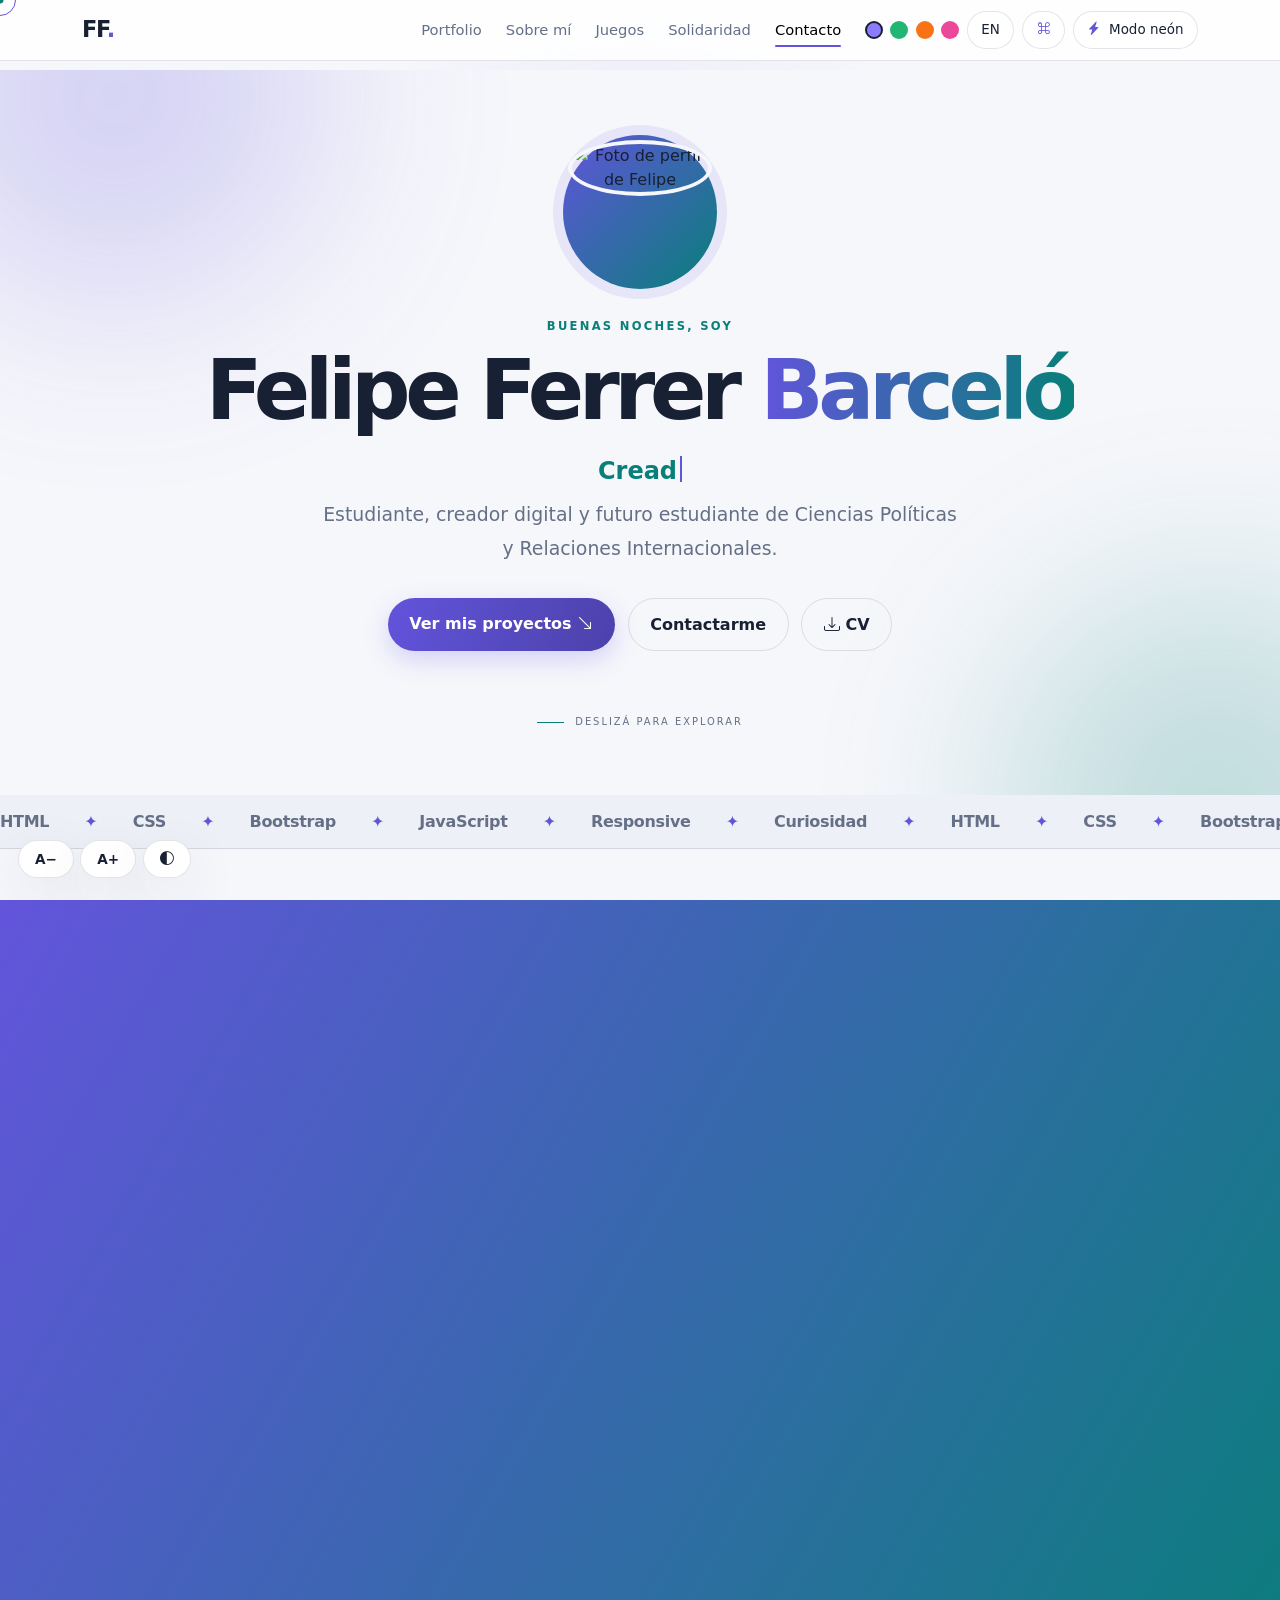
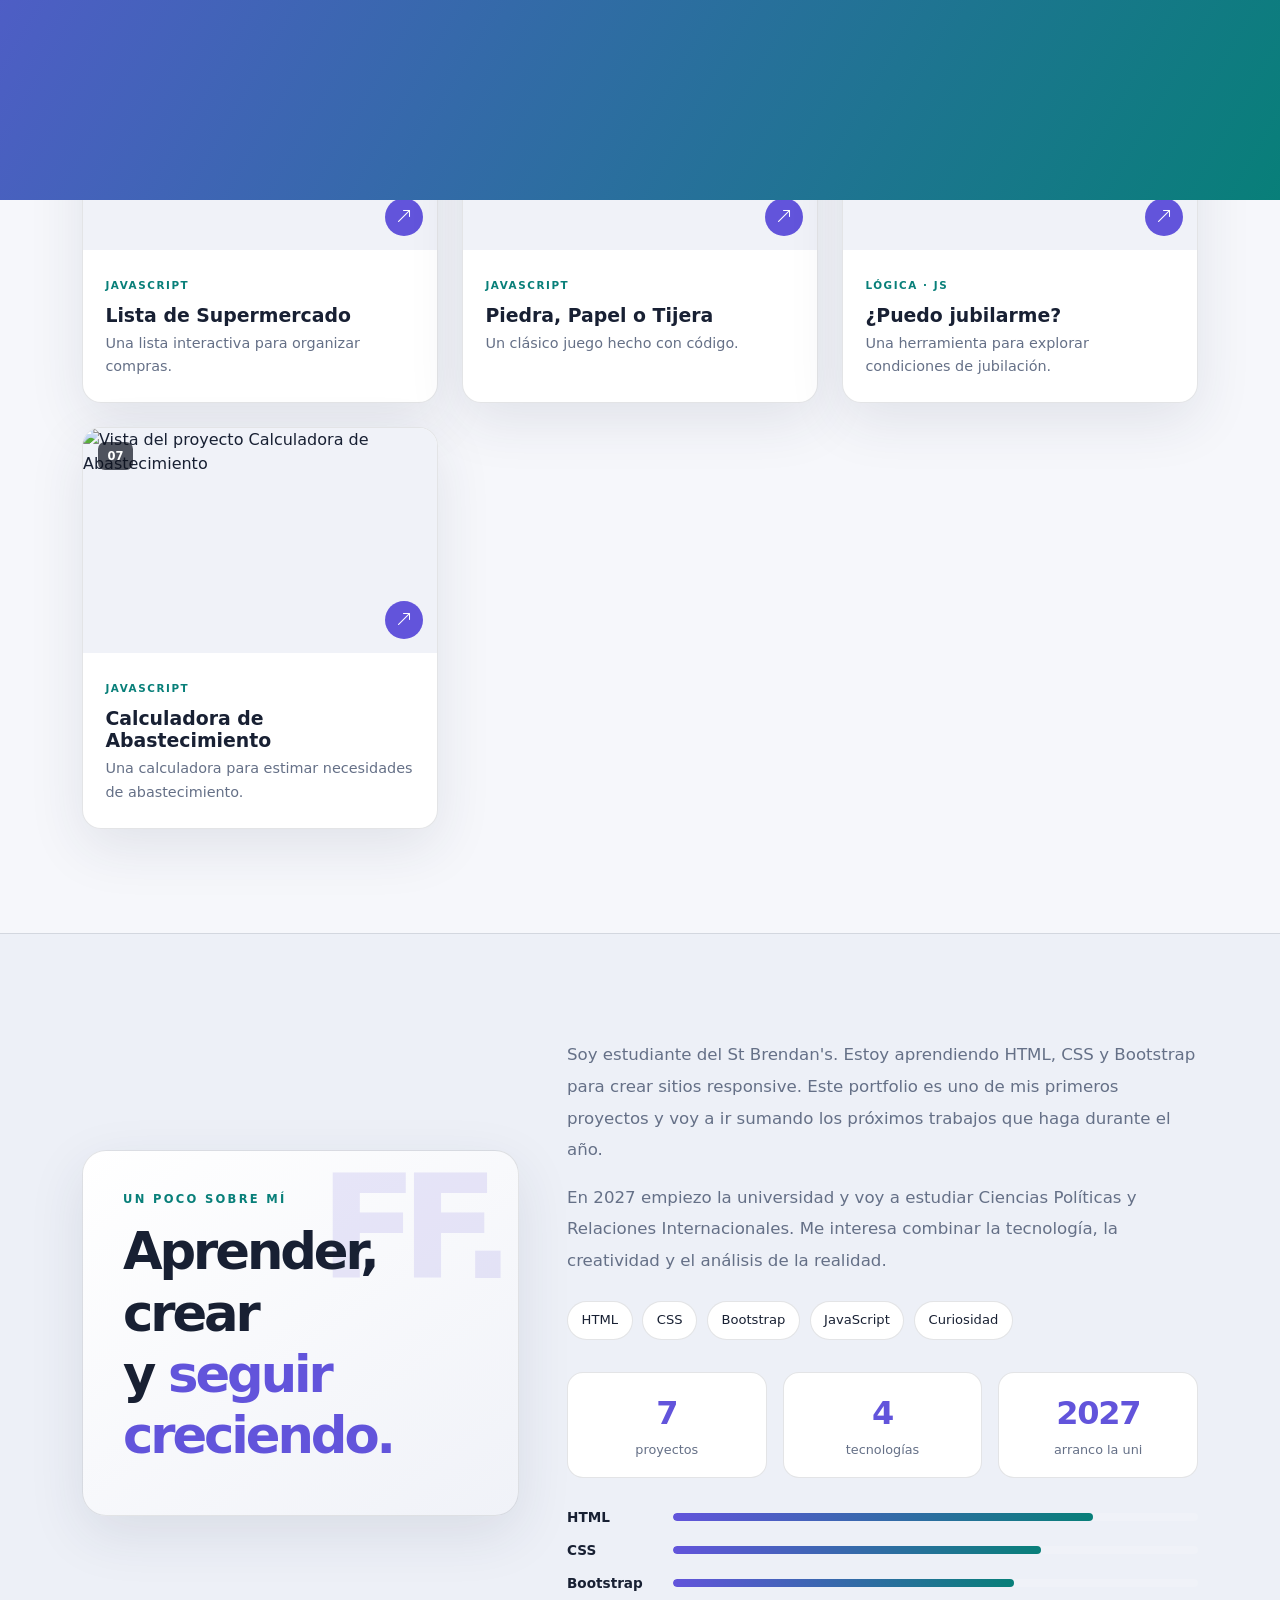
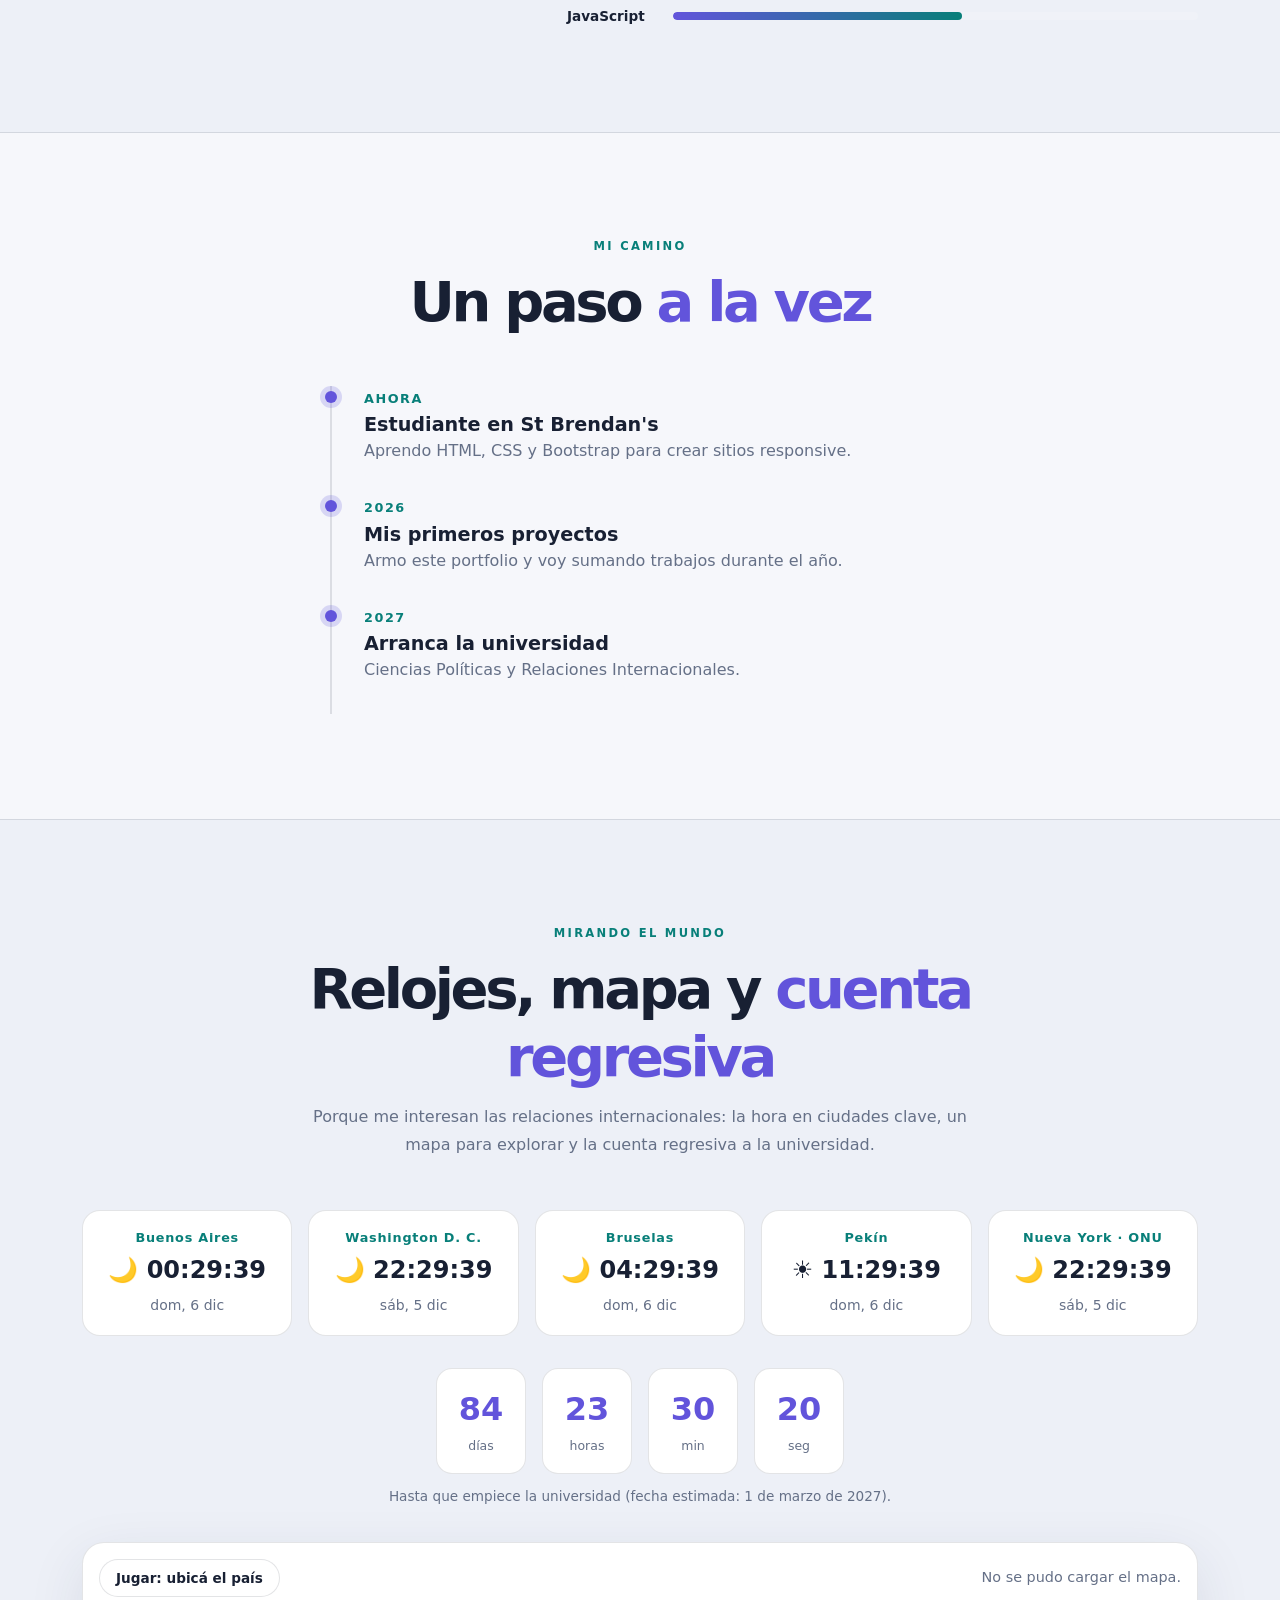
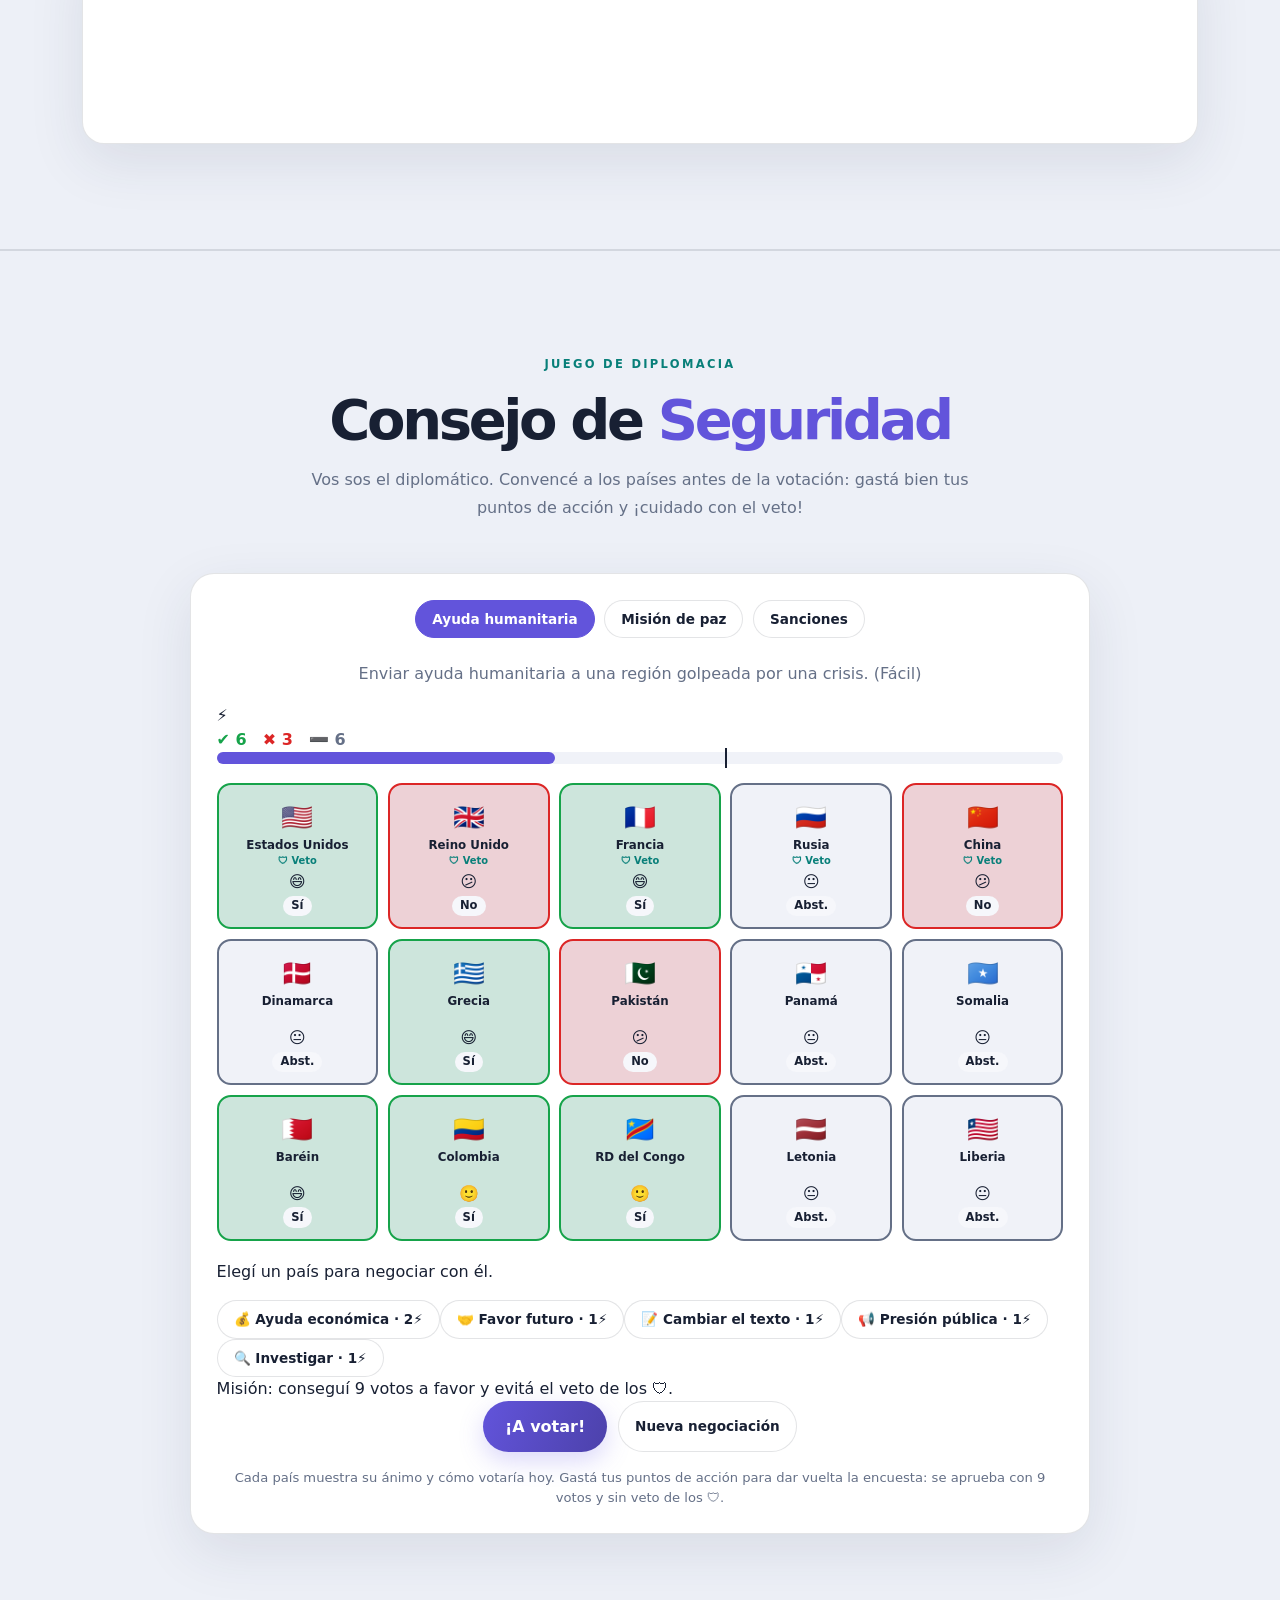
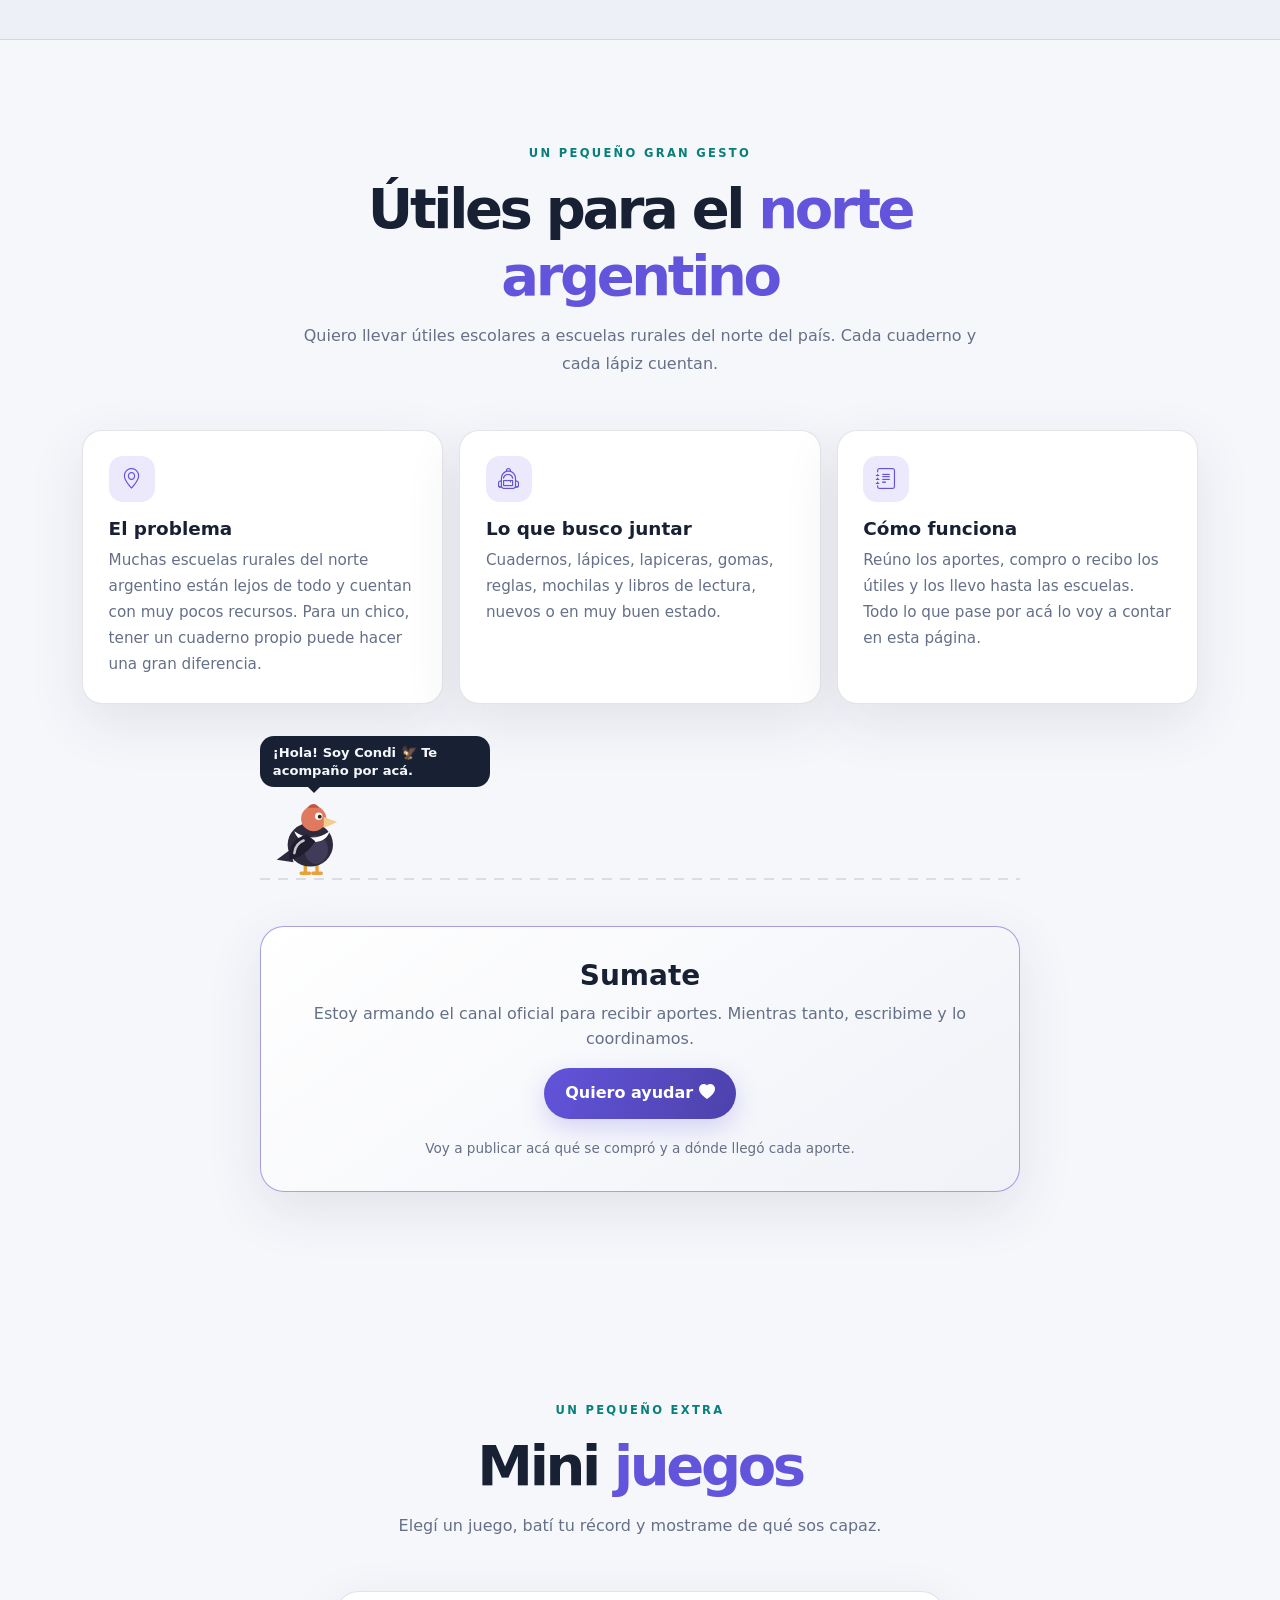
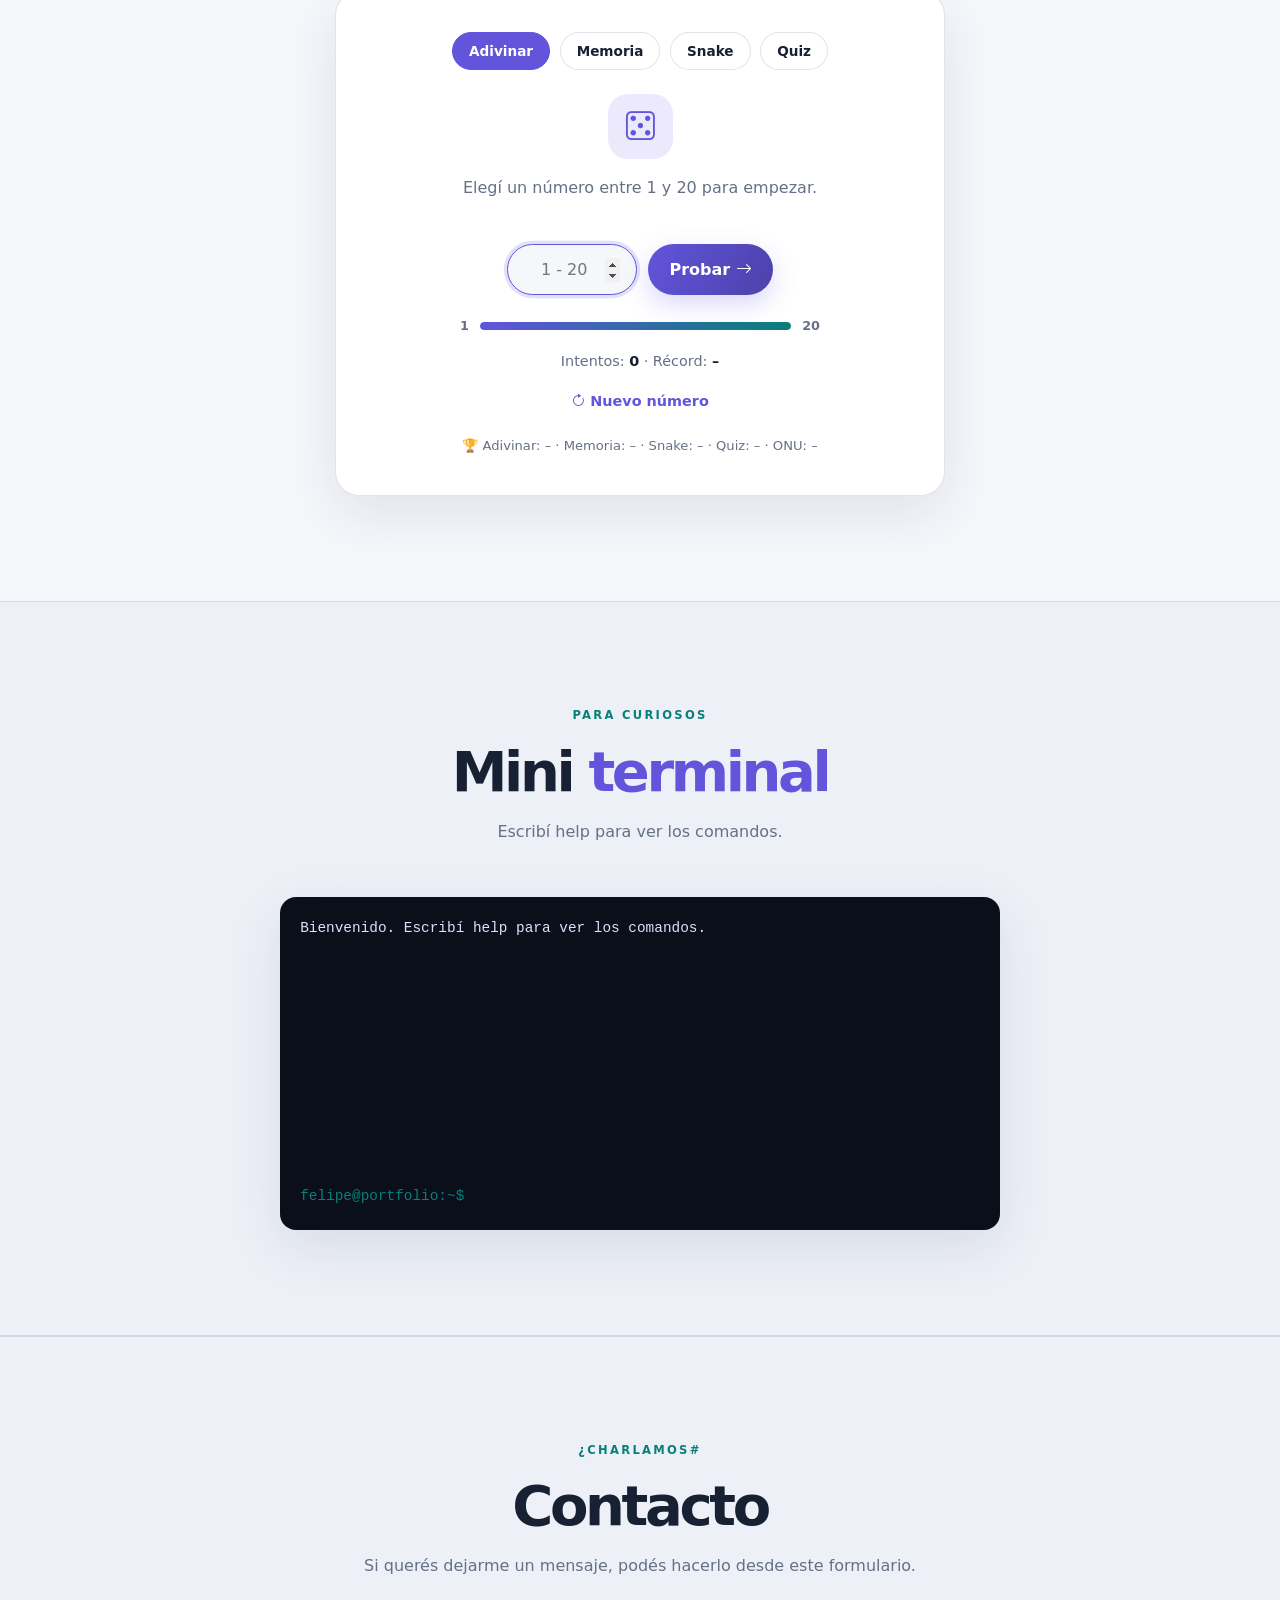
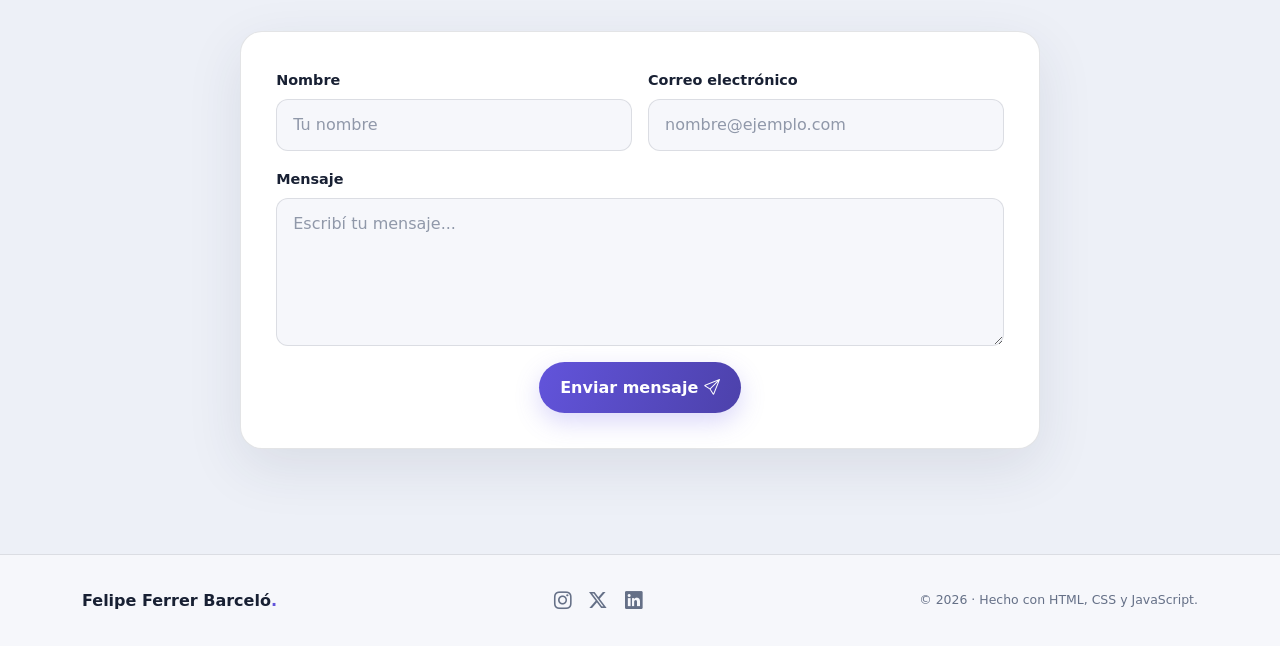
==== commit 6fbc36a4: "Update print statement from 'Hello' to 'Goodbye'" ====
--- a/index.html
+++ b/index.html
@@ -77,11 +77,6 @@
         <a href="#contacto" class="btn btn-outline-custom">Contactarme</a>
         <a href="cv-felipe-ferrer-barcelo.pdf" download class="btn btn-outline-custom"><i class="bi bi-download"></i> CV</a>
       </div>
-      <div class="globe-wrap" id="globeWrap">
-        <canvas id="globe" role="img" aria-label="Globo terráqueo interactivo: arrastralo para girarlo"></canvas>
-        <p class="globe-label" id="globeLabel"></p>
-        <button class="chip globe-reset" type="button" id="globeReset" hidden data-en="Zoom out">Alejar</button>
-      </div>
       <div class="scroll-note"><span></span> DESLIZÁ PARA EXPLORAR</div>
     </div>
   </header>
@@ -261,25 +256,28 @@
     <section id="onu" class="section-space about-section">
       <div class="container">
         <div class="section-heading">
-          <p class="eyebrow" data-en="UN SIMULATOR">SIMULADOR DE LA ONU</p>
+          <p class="eyebrow" data-en="DIPLOMACY GAME">JUEGO DE DIPLOMACIA</p>
           <h2>Consejo de <span>Seguridad</span></h2>
-          <p data-en="You decide how each of the 15 members votes. Will the resolution pass, or will someone use the veto?">Vos decidís cómo vota cada uno de los 15 miembros. ¿Se aprueba la resolución o alguien usa el veto?</p>
+          <p data-en="You're the diplomat. Convince countries before the vote: spend your action points wisely and watch out for the veto!">Vos sos el diplomático. Convencé a los países antes de la votación: gastá bien tus puntos de acción y ¡cuidado con el veto!</p>
         </div>
         <div class="un-card">
           <div class="game-tabs" id="unRes"></div>
           <p class="un-desc" id="unDesc"></p>
-          <div class="un-grid" id="unGrid"></div>
-          <div class="un-bar">
+          <div class="un-hud">
+            <div class="un-ap" id="unAp" aria-label="Puntos de acción"></div>
             <div class="un-tally"><span class="y">✔ <b id="unY">0</b></span><span class="n">✖ <b id="unN">0</b></span><span class="a">➖ <b id="unA">0</b></span></div>
             <div class="un-meter"><i id="unMeter"></i></div>
           </div>
+          <div class="un-grid" id="unGrid"></div>
+          <p class="un-hint" id="unHint"></p>
+          <div class="un-acts" id="unActs"></div>
+          <div class="un-log" id="unLog" aria-live="polite"></div>
           <div class="un-actions" id="unActions">
-            <button class="btn btn-primary-custom" type="button" id="unVote" data-en="Vote!">¡Votar!</button>
-            <button class="chip" type="button" id="unRand" data-en="Random">Azar</button>
-            <button class="chip" type="button" id="unReset" data-en="Reset">Reiniciar</button>
+            <button class="btn btn-primary-custom" type="button" id="unVote" data-en="Go to the vote!">¡A votar!</button>
+            <button class="chip" type="button" id="unReset" data-en="New negotiation">Nueva negociación</button>
           </div>
           <p class="un-result" id="unResult" hidden></p>
-          <p class="un-rule" data-en="Tap a country to change its vote (Yes, No or Abstain). It passes with 9 votes in favor and no veto from the 5 permanent members (🛡).">Tocá un país para cambiar su voto (Sí, No o Abstención). Se aprueba con 9 votos a favor y sin veto de los 5 miembros permanentes (🛡).</p>
+          <p class="un-rule" data-en="Each country shows its mood and how it would vote today. Spend your action points to turn the poll around: 9 votes in favor and no veto from the 🛡 members to pass.">Cada país muestra su ánimo y cómo votaría hoy. Gastá tus puntos de acción para dar vuelta la encuesta: se aprueba con 9 votos y sin veto de los 🛡.</p>
         </div>
       </div>
     </section>
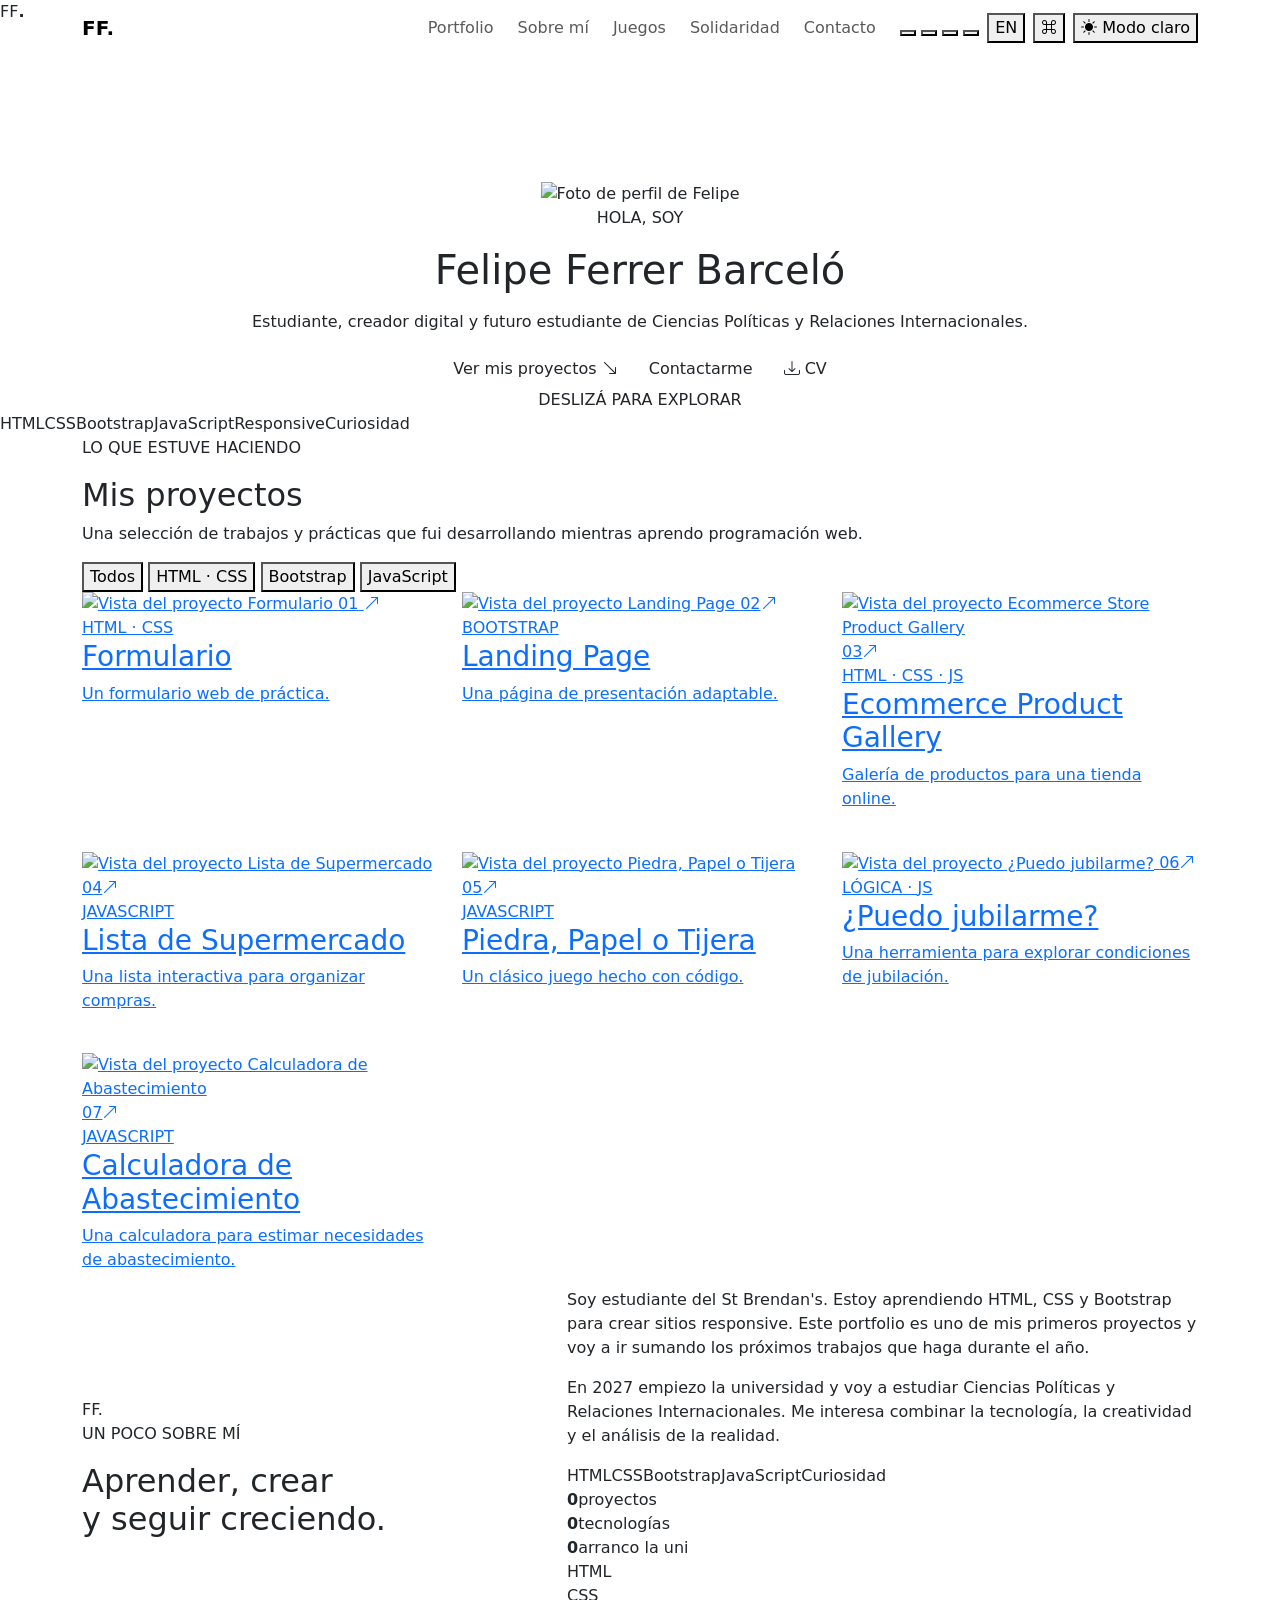
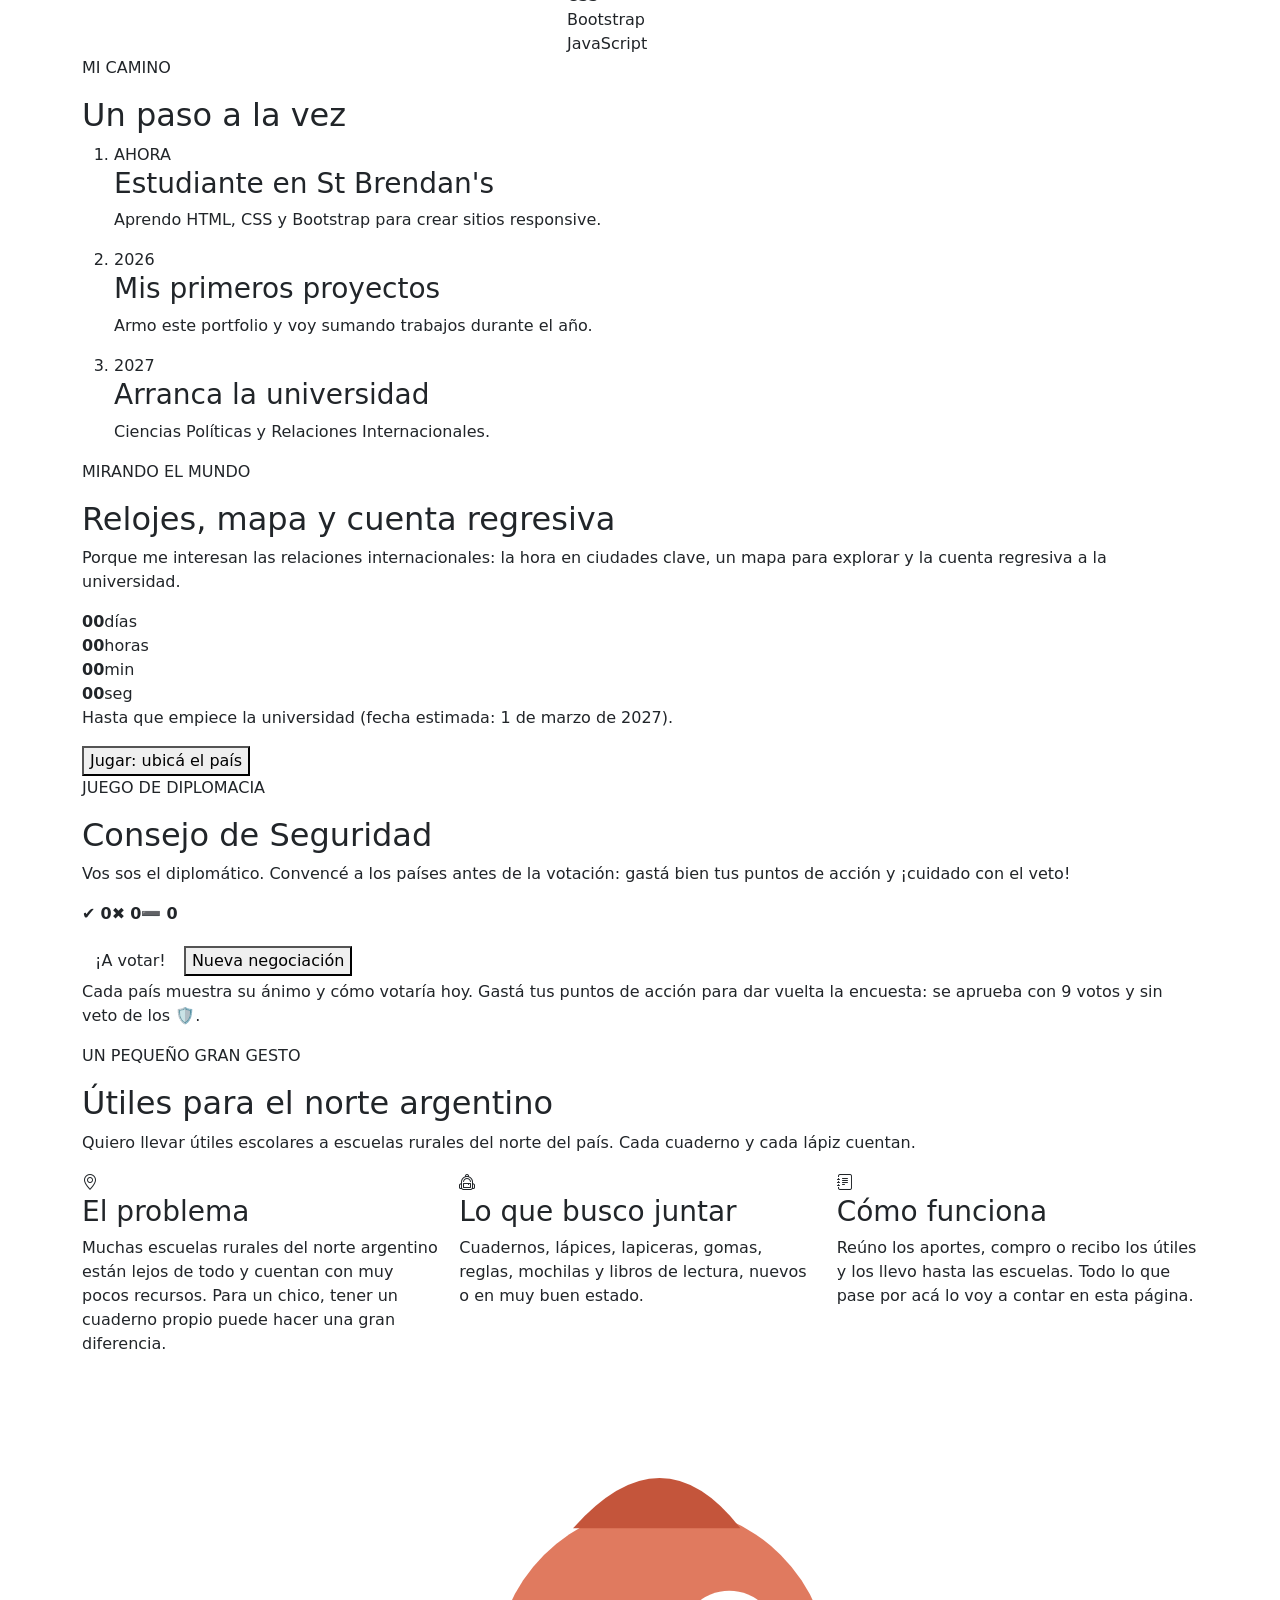
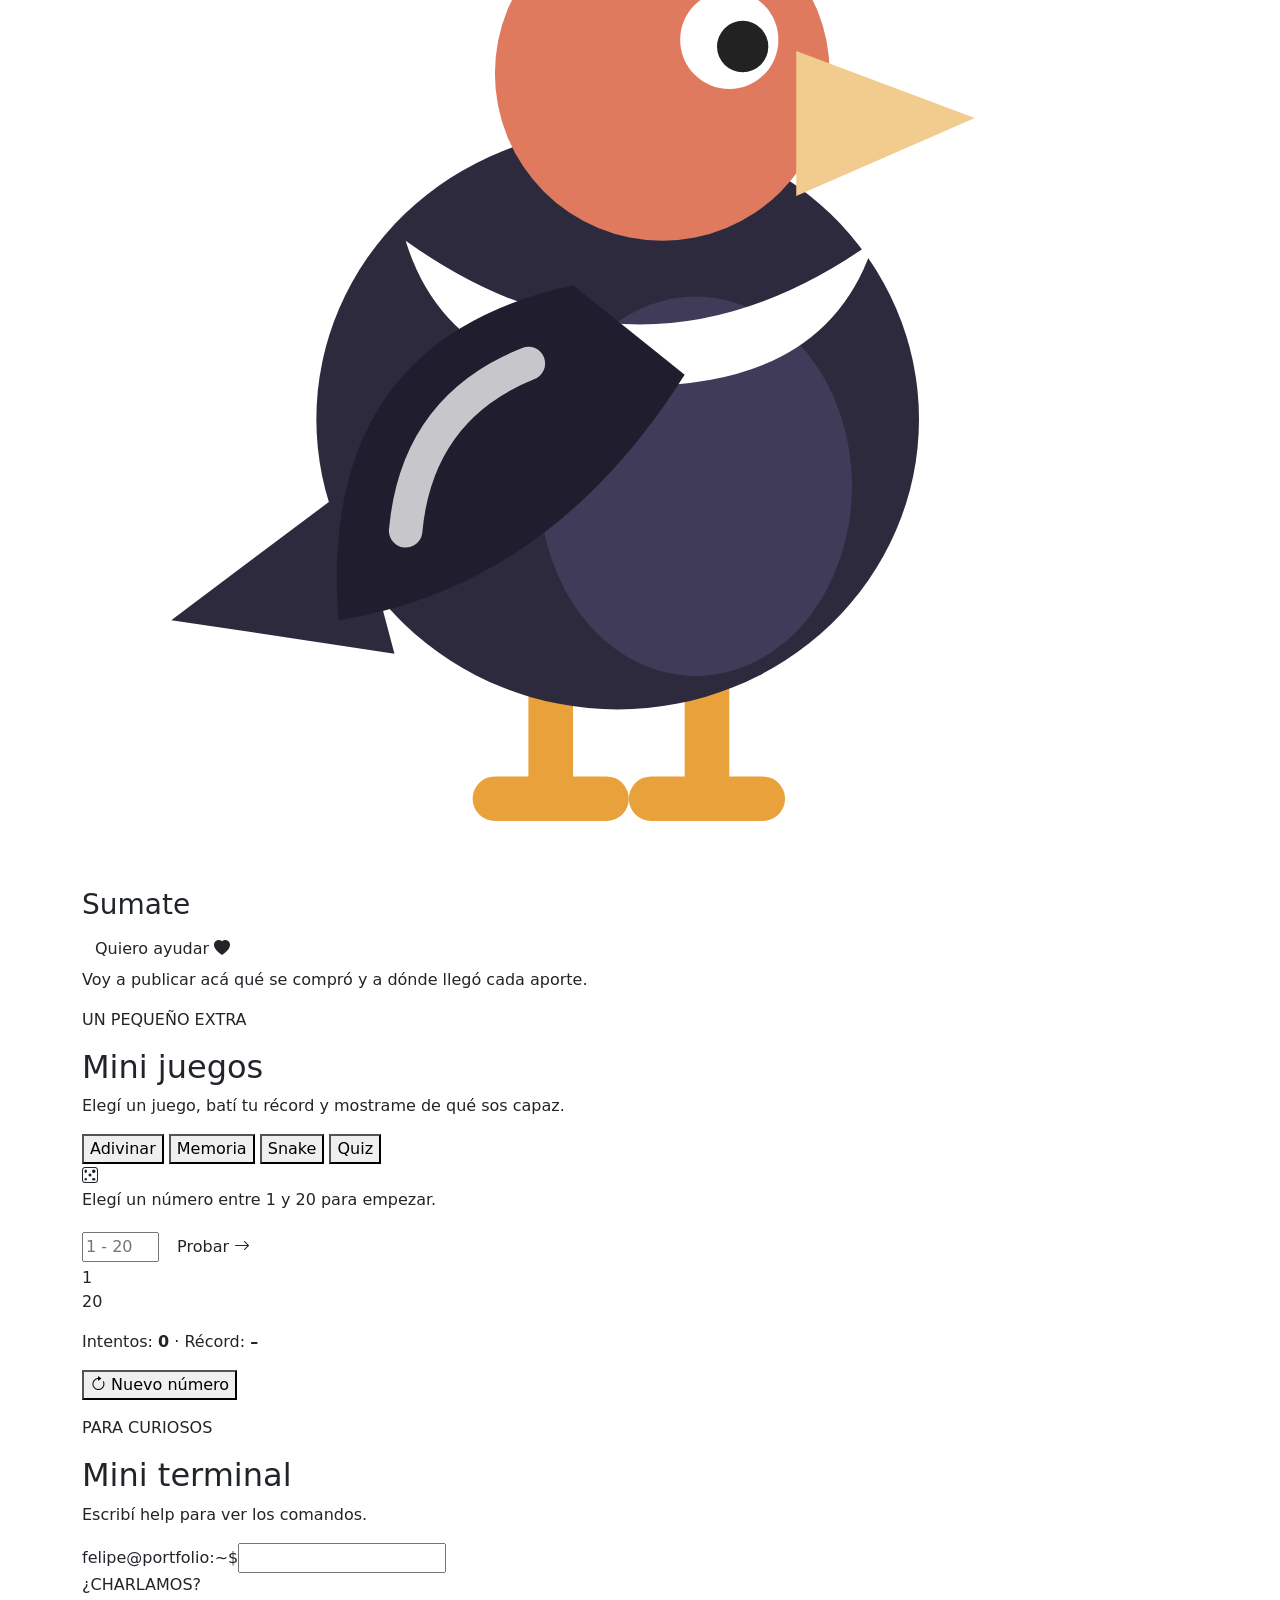
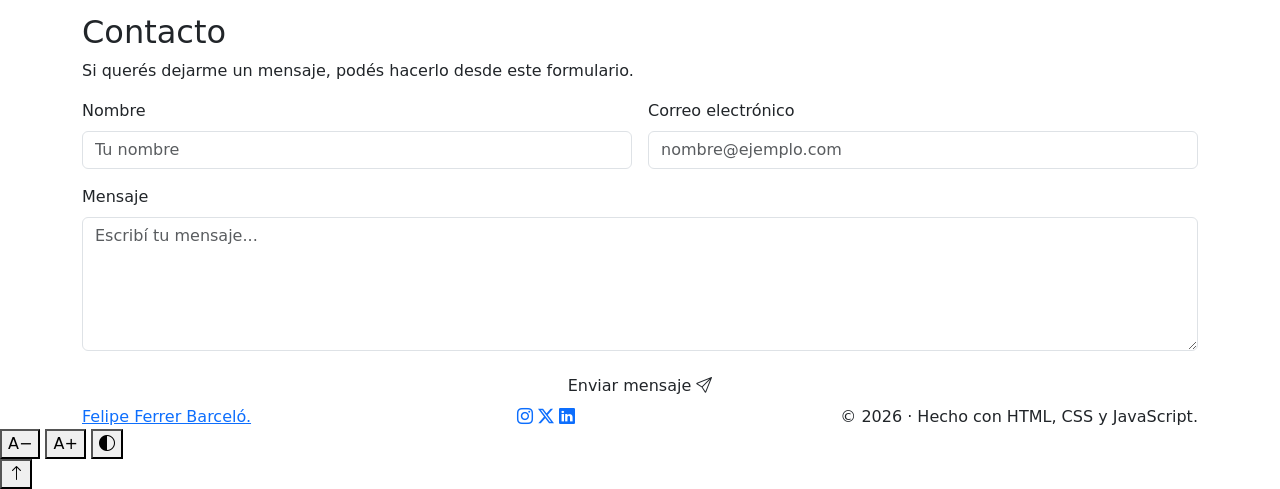
==== commit 544695f8: "Update print statement from 'Hello' to 'Goodbye'" ====
--- a/index.html
+++ b/index.html
@@ -2,6 +2,7 @@
 <html lang="es">
 <head>
   <meta charset="UTF-8">
+  <script>addEventListener("error", function () { document.documentElement.classList.add("fx-off"); });</script>
   <meta name="viewport" content="width=device-width, initial-scale=1.0">
   <meta name="description" content="Portfolio personal de Felipe Ferrer Barceló: proyectos web, aprendizaje y contacto.">
   <meta name="theme-color" content="#101522">
@@ -15,7 +16,7 @@
 
   <link href="https://cdn.jsdelivr.net/npm/bootstrap@5.3.3/dist/css/bootstrap.min.css" rel="stylesheet">
   <link rel="stylesheet" href="https://cdn.jsdelivr.net/npm/bootstrap-icons@1.11.3/font/bootstrap-icons.css">
-  <link rel="stylesheet" href="style.css">
+  <link rel="stylesheet" href="style.css?v=7">
 </head>
 <body>
   <div class="preloader" id="preloader"><span>FF<b>.</b></span></div>
@@ -472,6 +473,6 @@
   <button id="backToTop" class="back-to-top" type="button" aria-label="Volver arriba"><i class="bi bi-arrow-up"></i></button>
 
   <script src="https://cdn.jsdelivr.net/npm/bootstrap@5.3.3/dist/js/bootstrap.bundle.min.js"></script>
-  <script src="script.js"></script>
+  <script src="script.js?v=7"></script>
 </body>
 </html>
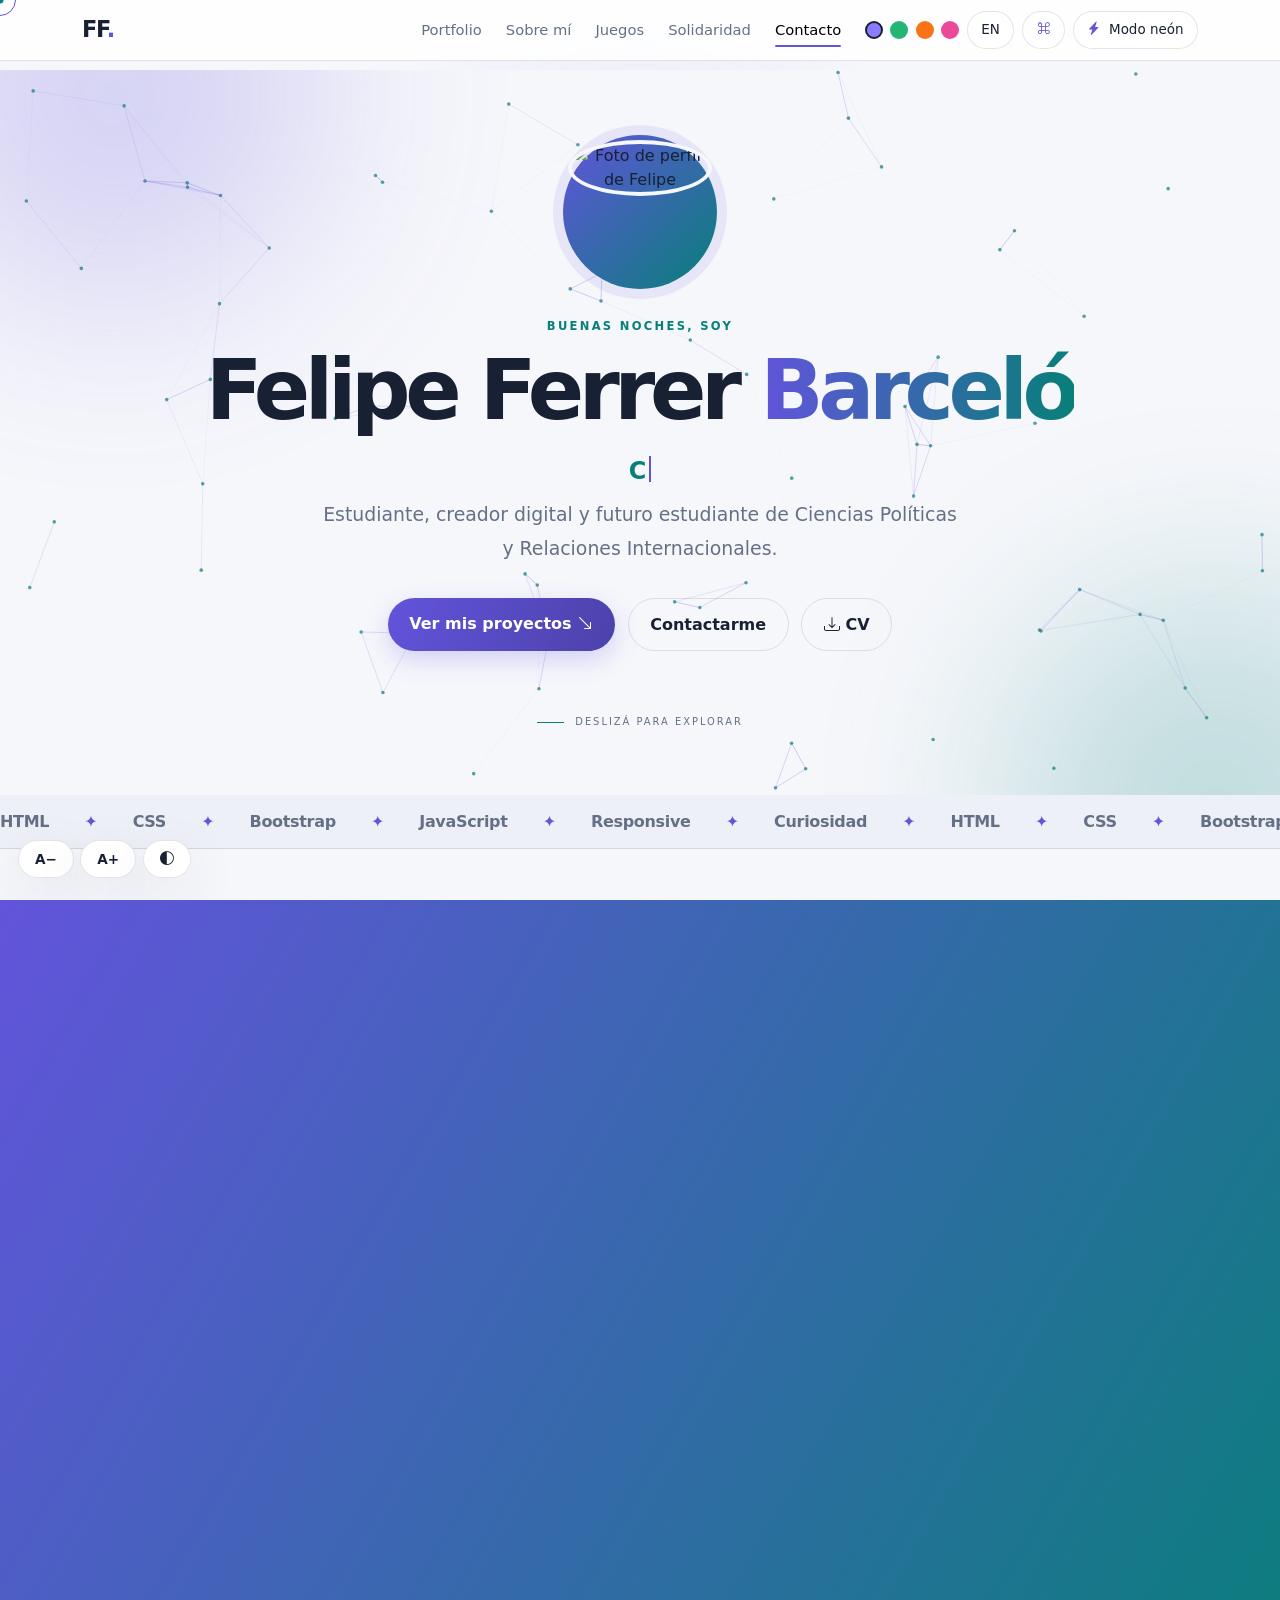
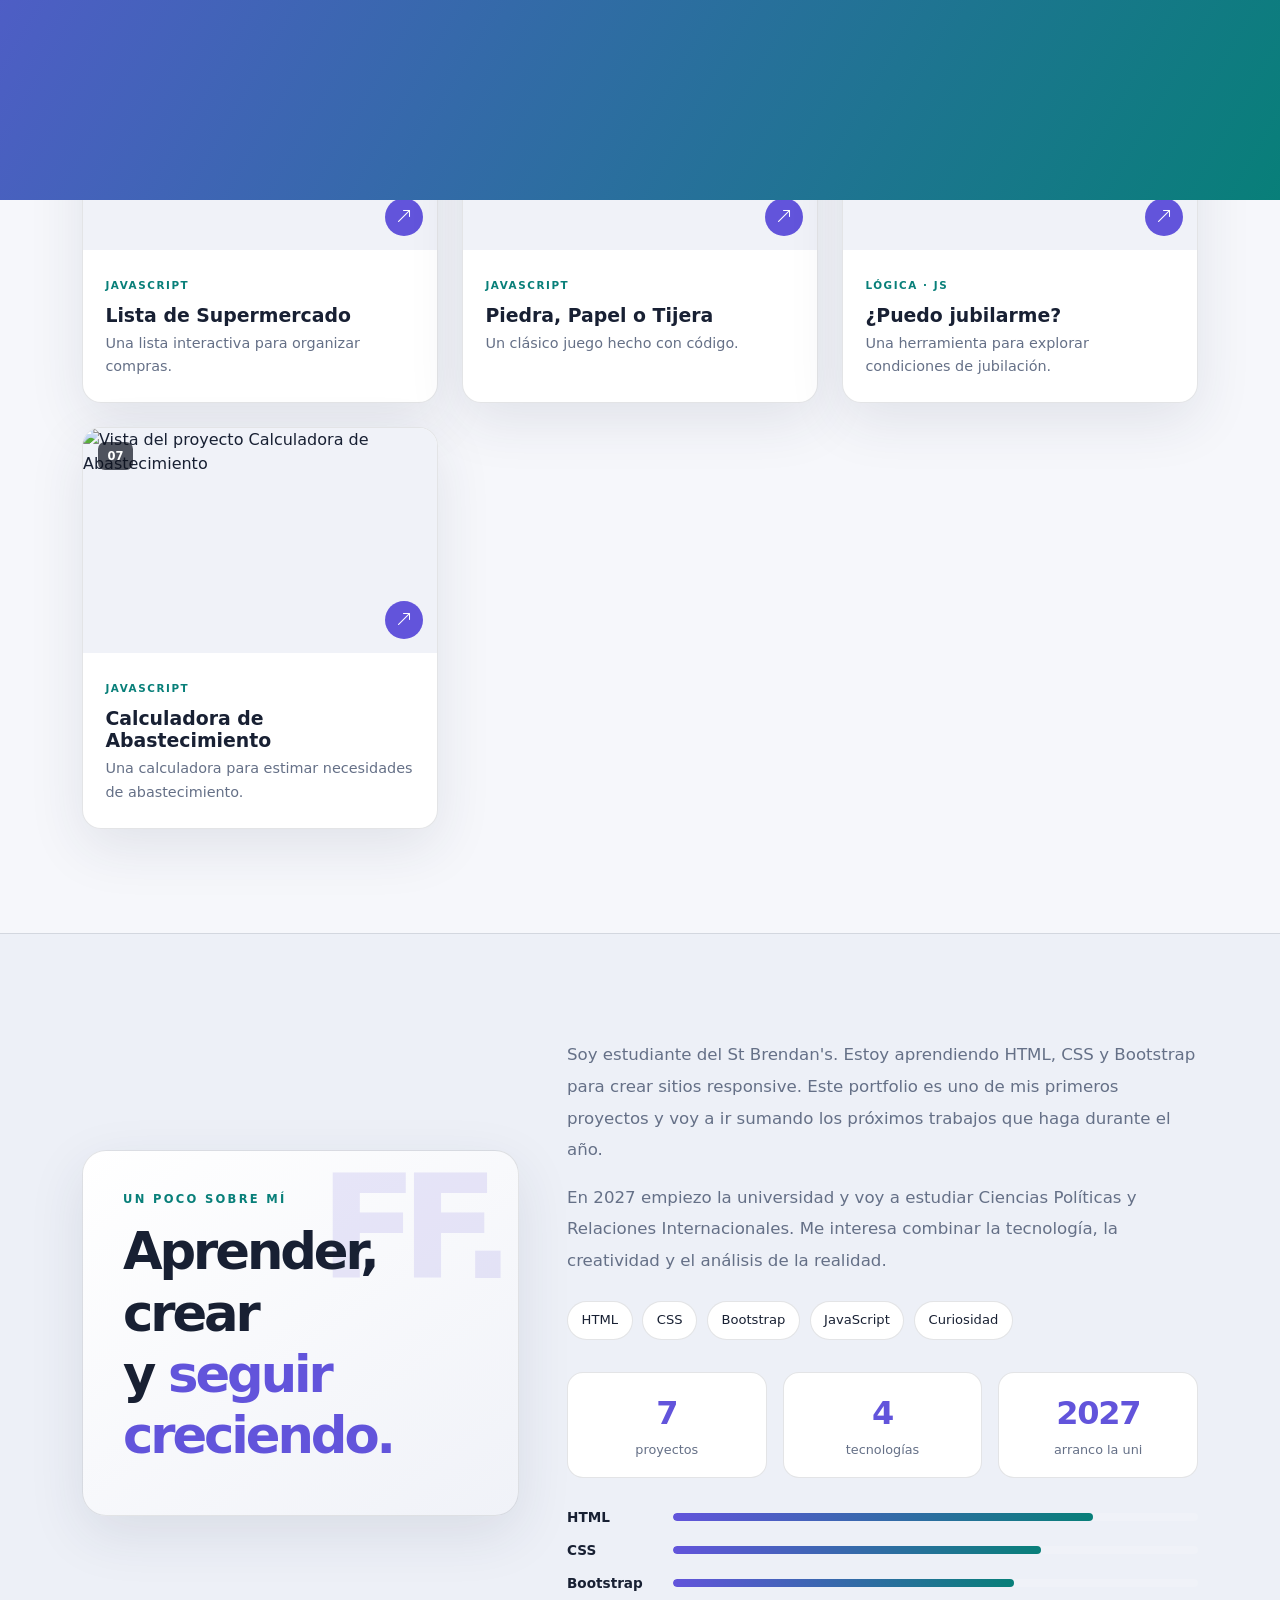
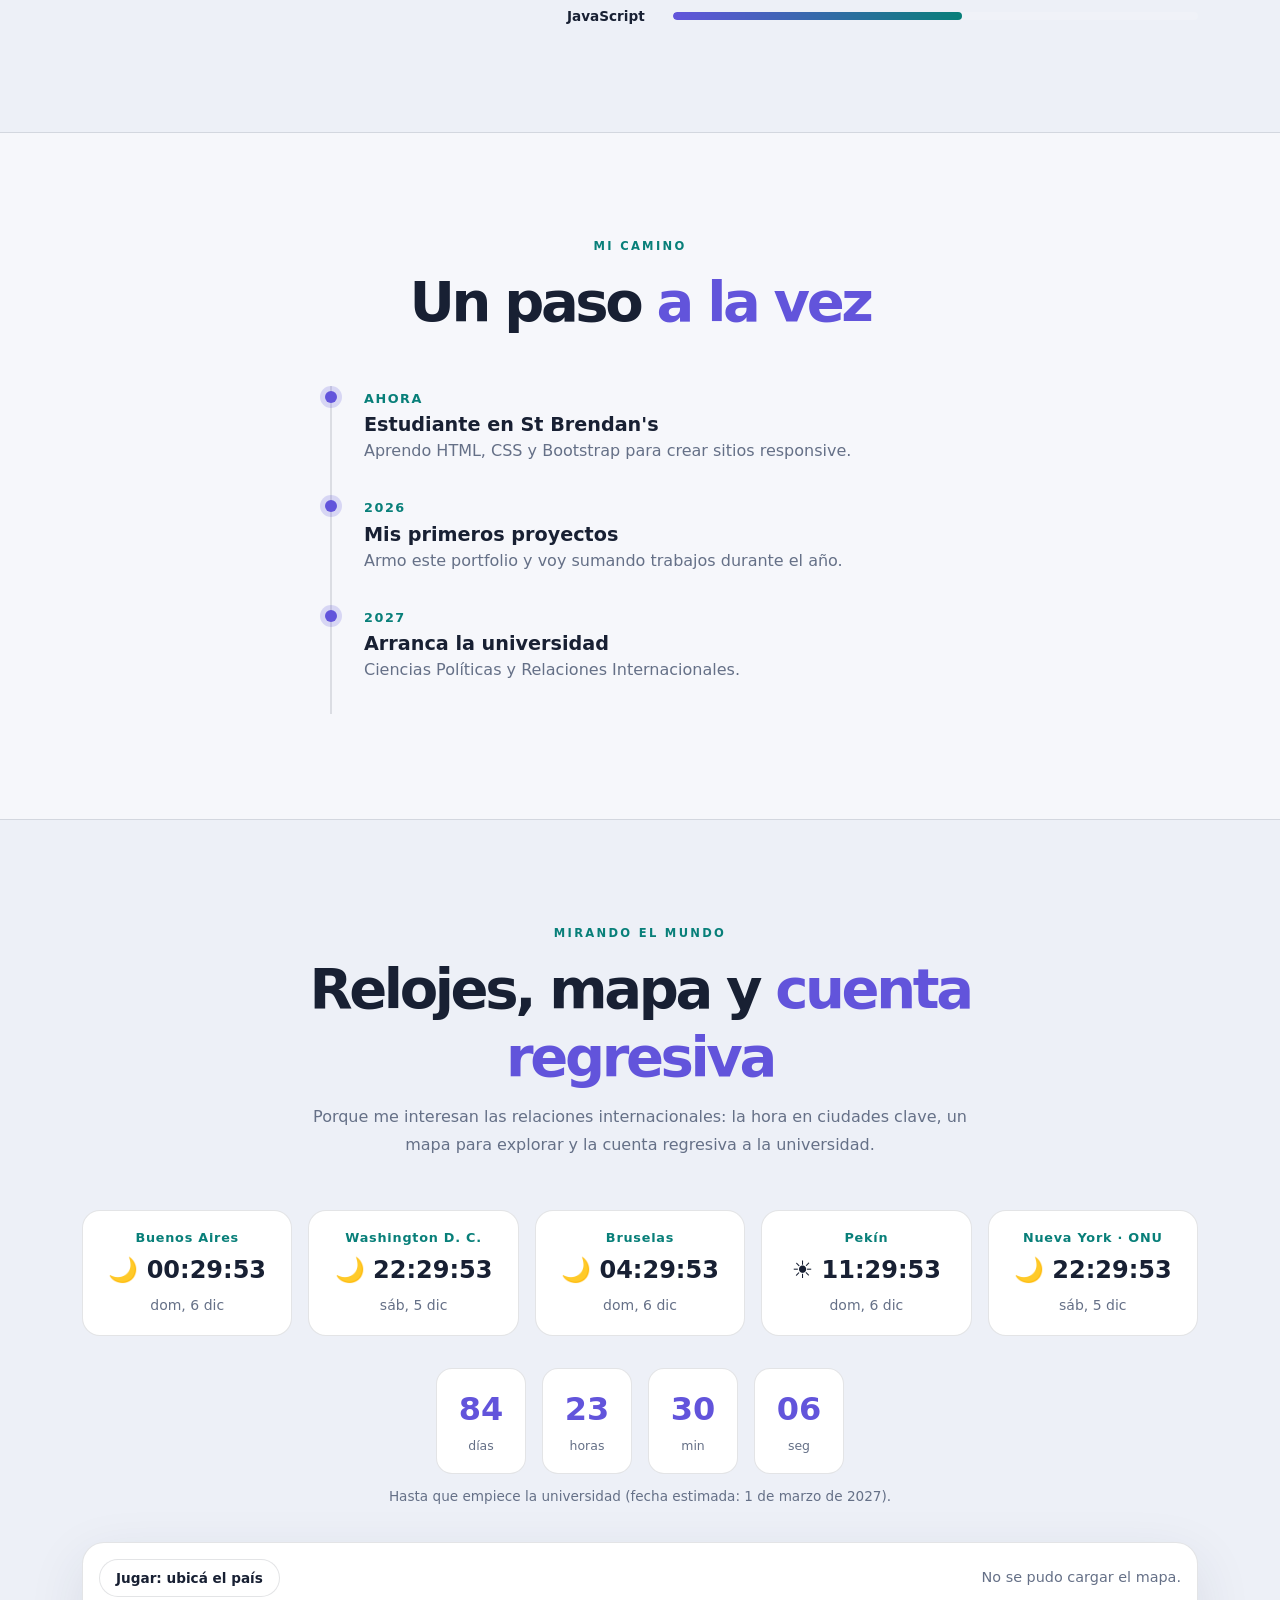
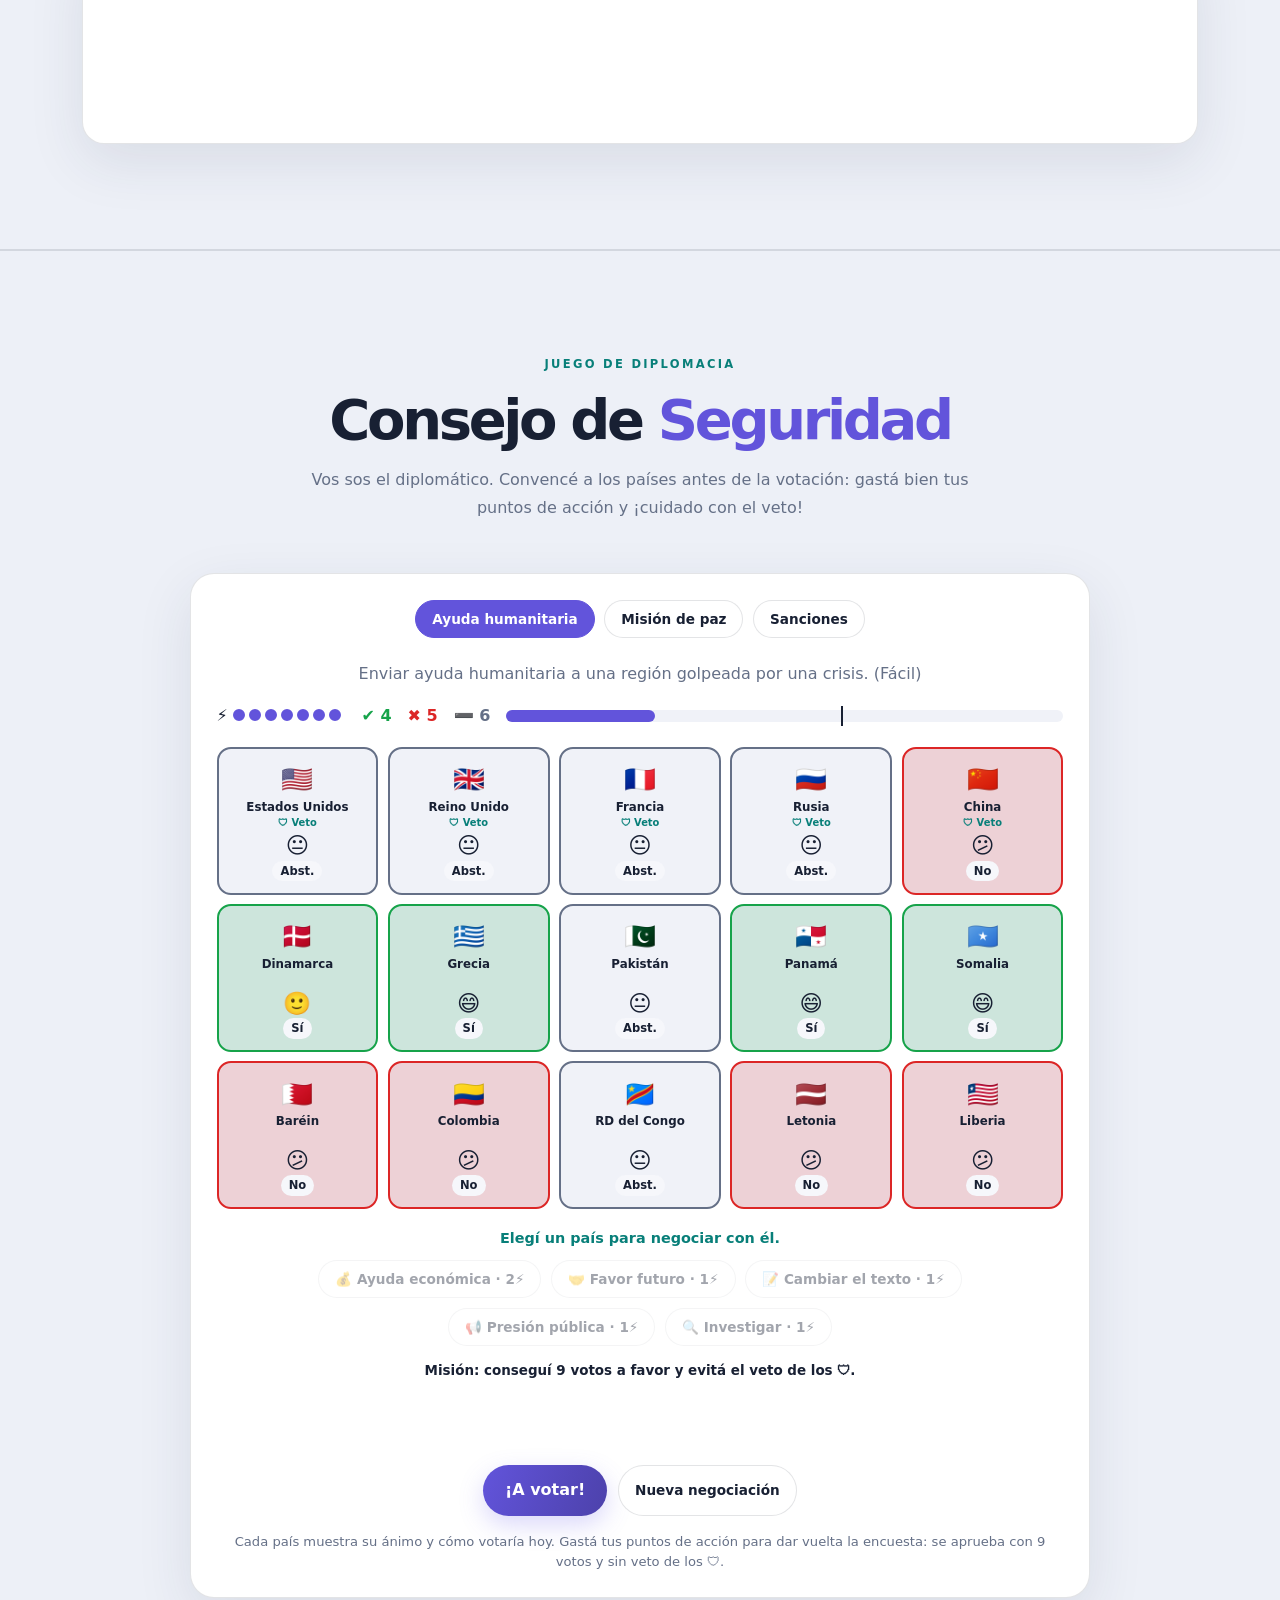
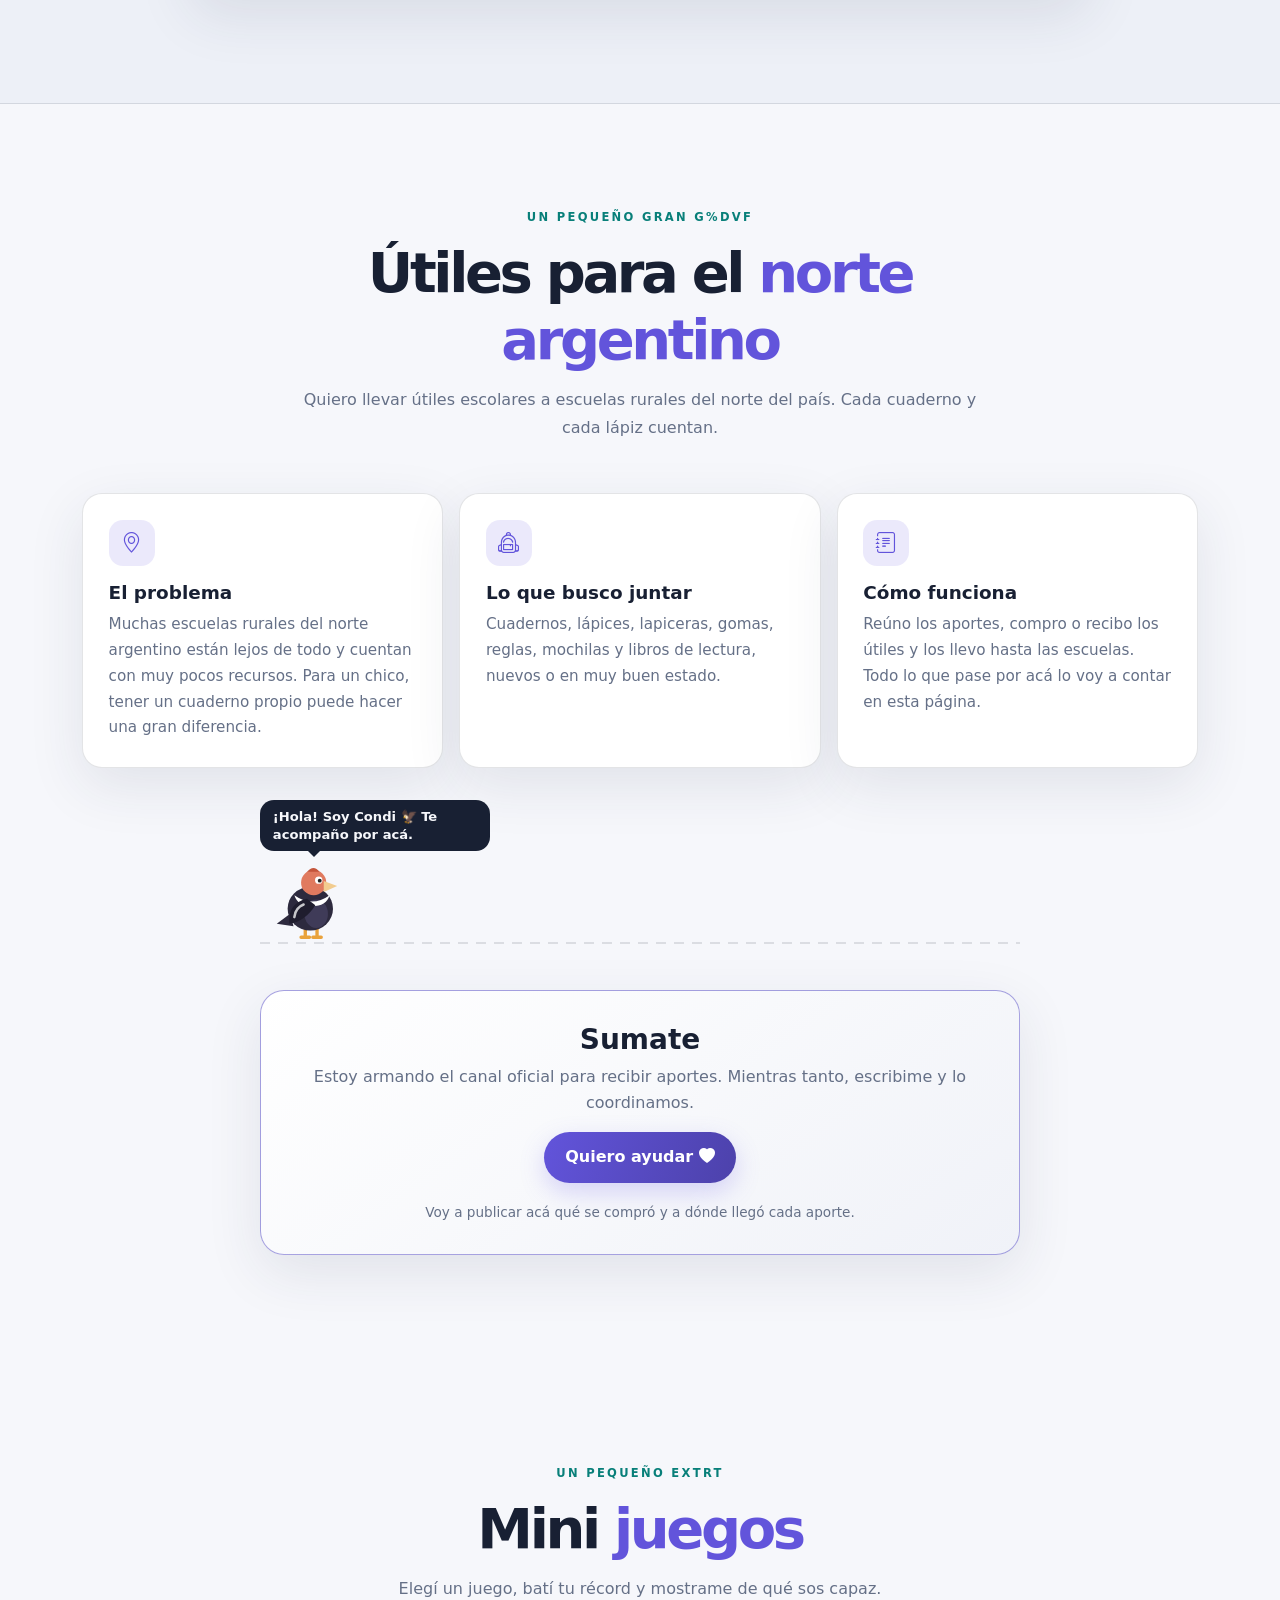
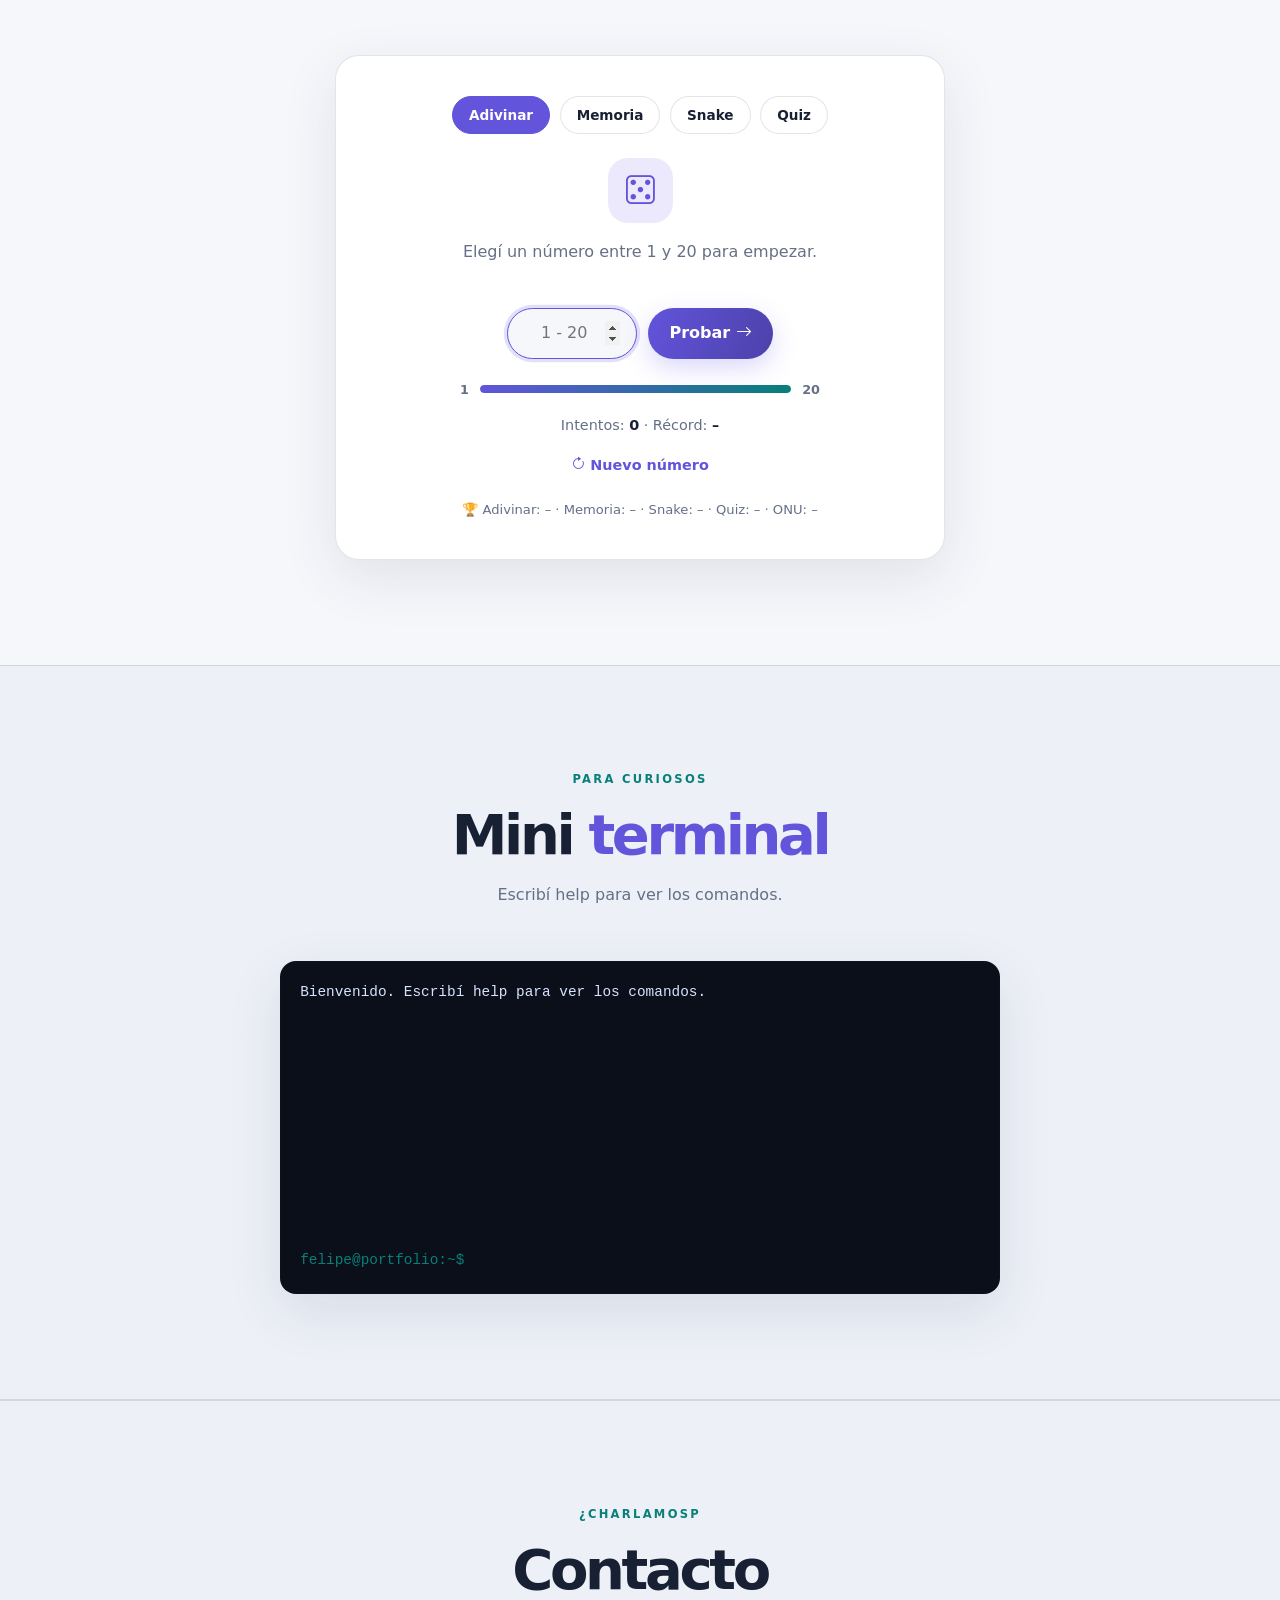
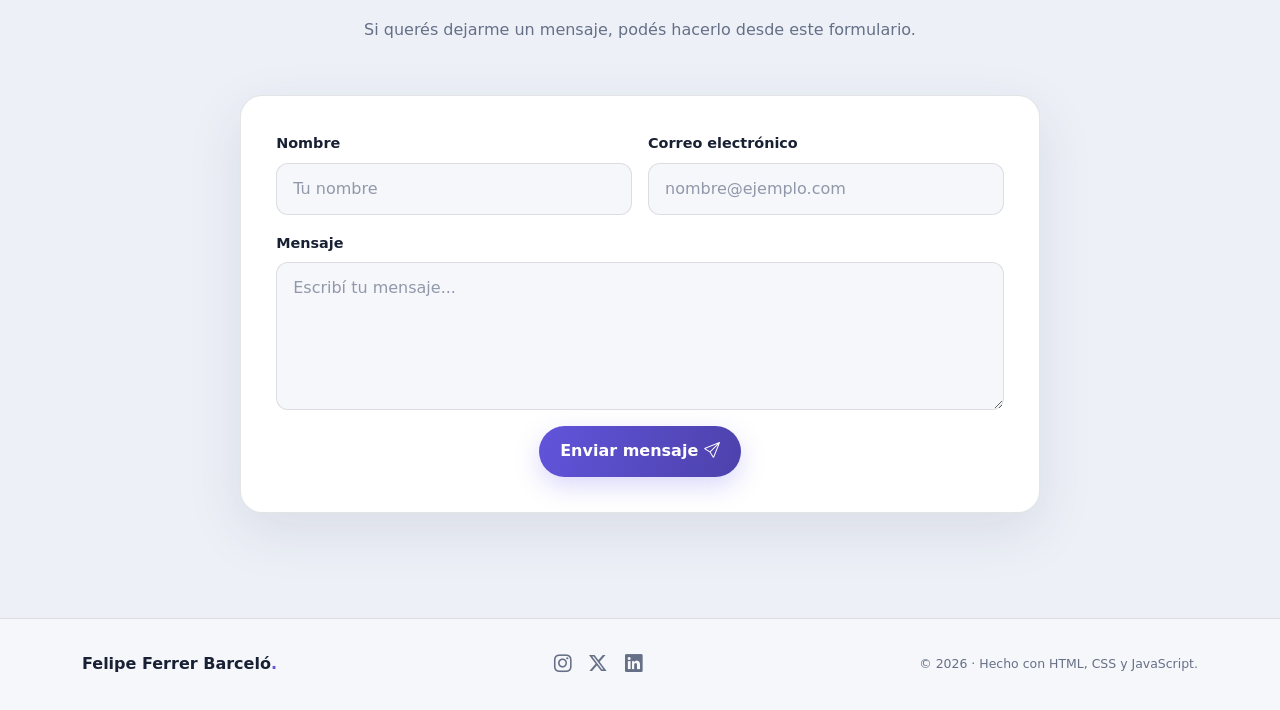
==== commit 3d154450: "Implement scroll restoration and auto scroll to top Add script to manage scroll restoration and scro" ====
--- a/index.html
+++ b/index.html
@@ -12,6 +12,15 @@
   <meta property="og:image" content="preview.png">
   <meta name="twitter:card" content="summary_large_image">
   <link rel="icon" href="data:image/svg+xml,%3Csvg xmlns='http://www.w3.org/2000/svg' viewBox='0 0 64 64'%3E%3Crect width='64' height='64' rx='14' fill='%23101522'/%3E%3Ctext x='32' y='43' font-family='Arial' font-size='28' font-weight='900' text-anchor='middle' fill='%238b7cff'%3EFF%3C/text%3E%3C/svg%3E">
+  <script>
+  if ('scrollRestoration' in history) {
+    history.scrollRestoration = 'manual';
+  }
+
+  window.addEventListener('load', function () {
+    window.scrollTo(0, 0);
+  });
+</script>
   <title>Felipe Ferrer Barceló | Portfolio</title>
 
   <link href="https://cdn.jsdelivr.net/npm/bootstrap@5.3.3/dist/css/bootstrap.min.css" rel="stylesheet">
--- a/style.css
+++ b/style.css
@@ -0,0 +1,405 @@
+/* =========================
+   PORTFOLIO - ESTILOS
+   ========================= */
+:root {
+  color-scheme: dark;
+  --bg: #101522;
+  --bg-soft: #151d2d;
+  --surface: #1a2436;
+  --surface-2: #202c40;
+  --text: #f3f5fa;
+  --muted: #aab5c8;
+  --line: rgba(255,255,255,.10);
+  --accent: #8b7cff;
+  --accent-2: #52d6c7;
+  --nav-bg: rgba(16,21,34,.82);
+  --shadow: 0 18px 55px rgba(0,0,0,.22);
+}
+:root[data-theme="light"] {
+  color-scheme: light;
+  --bg: #f6f7fb;
+  --bg-soft: #edf0f7;
+  --surface: #ffffff;
+  --surface-2: #f0f2f8;
+  --text: #182033;
+  --muted: #657087;
+  --line: rgba(24,32,51,.12);
+  --accent: #6254db;
+  --accent-2: #087f79;
+  --nav-bg: rgba(255,255,255,.86);
+  --shadow: 0 18px 55px rgba(37,47,75,.10);
+}
+* { box-sizing: border-box; }
+html { scroll-behavior: smooth; scroll-padding-top: 88px; }
+body {
+  margin: 0;
+  padding-top: 70px;
+  background: var(--bg);
+  color: var(--text);
+  font-family: Inter, ui-sans-serif, system-ui, -apple-system, BlinkMacSystemFont, "Segoe UI", sans-serif;
+  transition: background .25s ease, color .25s ease;
+}
+a { color: inherit; text-decoration: none; }
+button, a, input, textarea { font: inherit; }
+::selection { background: var(--accent); color: white; }
+.site-navbar {
+  background: var(--nav-bg);
+  border-bottom: 1px solid var(--line);
+  backdrop-filter: blur(18px);
+  -webkit-backdrop-filter: blur(18px);
+}
+.navbar-brand { color: var(--text); font-size: 1.4rem; letter-spacing: -.06em; }
+.navbar-brand span, .footer-brand span { color: var(--accent); }
+.nav-link { color: var(--muted); font-size: .92rem; transition: color .2s ease; }
+.nav-link:hover, .nav-link:focus { color: var(--text); }
+.navbar-toggler { border-color: var(--line); }
+.navbar-toggler:focus { box-shadow: 0 0 0 .2rem rgba(139,124,255,.2); }
+.theme-toggle {
+  display: inline-flex; align-items: center; gap: .55rem;
+  border: 1px solid var(--line); border-radius: 999px;
+  padding: .48rem .85rem; background: var(--surface); color: var(--text);
+  font-size: .84rem; transition: transform .2s ease, border-color .2s ease;
+}
+.theme-toggle:hover { transform: translateY(-2px); border-color: var(--accent); }
+.theme-toggle i { color: var(--accent); }
+.hero-section {
+  min-height: 690px; position: relative; overflow: hidden;
+  display: flex; align-items: center; background: var(--bg);
+}
+.hero-content { position: relative; z-index: 1; padding-top: 65px; padding-bottom: 65px; }
+.hero-glow { position: absolute; width: 430px; height: 430px; border-radius: 50%; filter: blur(100px); opacity: .22; pointer-events: none; }
+.hero-glow-one { background: var(--accent); top: -190px; left: -100px; }
+.hero-glow-two { background: var(--accent-2); right: -150px; bottom: -220px; }
+.profile-frame {
+  width: 154px; height: 154px; margin: 0 auto 1.8rem; padding: 5px;
+  border-radius: 50%; background: linear-gradient(135deg,var(--accent),var(--accent-2));
+  box-shadow: 0 0 0 10px color-mix(in srgb, var(--accent) 10%, transparent);
+}
+.profile-image { width: 100%; height: 100%; border-radius: 50%; object-fit: cover; border: 4px solid var(--bg); }
+.eyebrow { color: var(--accent-2); font-size: .72rem; font-weight: 800; letter-spacing: .2em; margin-bottom: .8rem; }
+.hero-section h1 { font-size: clamp(2.6rem,7vw,5.2rem); font-weight: 850; letter-spacing: -.065em; line-height: 1.03; margin-bottom: 1.2rem; }
+.hero-section h1 span, .section-heading h2 span, .about-card h2 span { color: var(--accent); }
+.hero-description { max-width: 650px; margin: 0 auto; color: var(--muted); font-size: clamp(1rem,2vw,1.18rem); line-height: 1.8; }
+.hero-actions { display: flex; flex-wrap: wrap; justify-content: center; gap: .8rem; margin-top: 2rem; }
+.btn-primary-custom, .btn-outline-custom {
+  border-radius: 999px; padding: .85rem 1.35rem; font-weight: 700; transition: transform .2s ease, box-shadow .2s ease, background .2s ease;
+}
+.btn-primary-custom { color: #fff; background: linear-gradient(110deg,var(--accent),#7063ed); border: 0; box-shadow: 0 9px 25px rgba(111,99,237,.25); }
+.btn-primary-custom:hover { color: #fff; transform: translateY(-3px); box-shadow: 0 13px 30px rgba(111,99,237,.35); }
+.btn-outline-custom { border: 1px solid var(--line); color: var(--text); }
+.btn-outline-custom:hover { border-color: var(--accent); color: var(--text); transform: translateY(-3px); }
+.scroll-note { display: flex; justify-content: center; align-items: center; gap: .7rem; margin-top: 4rem; color: var(--muted); font-size: .62rem; letter-spacing: .2em; }
+.scroll-note span { width: 27px; height: 1px; background: var(--accent-2); }
+.section-space { padding: 105px 0; }
+.section-heading { max-width: 700px; margin: 0 auto 3.2rem; text-align: center; }
+.section-heading h2 { font-size: clamp(2.2rem,5vw,3.5rem); font-weight: 850; letter-spacing: -.06em; margin-bottom: .8rem; }
+.section-heading > p:last-child { color: var(--muted); line-height: 1.75; }
+.project-card { display: block; height: 100%; overflow: hidden; border-radius: 19px; background: var(--surface); border: 1px solid var(--line); box-shadow: var(--shadow); transition: transform .25s ease, border-color .25s ease; }
+.project-card:hover { transform: translateY(-7px); border-color: color-mix(in srgb,var(--accent) 65%,var(--line)); }
+.project-image-wrap { position: relative; height: 225px; overflow: hidden; background: var(--surface-2); }
+.project-image { width: 100%; height: 100%; object-fit: cover; transition: transform .5s ease; }
+.project-card:hover .project-image { transform: scale(1.06); }
+.project-number { position: absolute; top: 14px; left: 15px; padding: .35rem .6rem; border-radius: 7px; color: white; background: rgba(12,17,29,.7); font-size: .72rem; font-weight: 800; }
+.project-open { position: absolute; right: 14px; bottom: 14px; display: grid; place-items: center; width: 38px; height: 38px; border-radius: 50%; color: #fff; background: var(--accent); }
+.project-info { padding: 1.35rem 1.4rem 1.5rem; }
+.project-type { color: var(--accent-2); font-size: .65rem; font-weight: 800; letter-spacing: .15em; }
+.project-info h3 { margin: .5rem 0 .35rem; font-size: 1.18rem; font-weight: 750; }
+.project-info p { margin: 0; color: var(--muted); font-size: .9rem; line-height: 1.6; }
+.about-section { background: var(--bg-soft); border-top: 1px solid var(--line); border-bottom: 1px solid var(--line); }
+.about-card { min-height: 330px; padding: 2.5rem; border-radius: 24px; background: linear-gradient(145deg,var(--surface),var(--surface-2)); border: 1px solid var(--line); box-shadow: var(--shadow); display: flex; flex-direction: column; justify-content: flex-end; position: relative; overflow: hidden; }
+.about-mark { position: absolute; top: 5px; right: 20px; font-size: 9rem; line-height: 1; font-weight: 900; letter-spacing: -.12em; color: color-mix(in srgb,var(--accent) 13%,transparent); }
+.about-card .eyebrow, .about-card h2 { position: relative; }
+.about-card h2 { font-size: clamp(2rem,4vw,3.2rem); font-weight: 850; letter-spacing: -.06em; }
+.about-copy { color: var(--muted); font-size: 1.04rem; line-height: 1.9; }
+.skill-list { display: flex; flex-wrap: wrap; gap: .6rem; margin-top: 1.5rem; }
+.skill-list span { padding: .55rem .85rem; border: 1px solid var(--line); border-radius: 999px; color: var(--text); background: var(--surface); font-size: .82rem; }
+.game-section { background: var(--bg); }
+.game-panel { max-width: 610px; margin: auto; padding: 2.5rem; text-align: center; border: 1px solid var(--line); border-radius: 24px; background: var(--surface); box-shadow: var(--shadow); }
+.game-icon { display: grid; place-items: center; width: 65px; height: 65px; margin: 0 auto 1rem; border-radius: 20px; color: var(--accent); background: color-mix(in srgb,var(--accent) 13%,transparent); font-size: 1.8rem; }
+.game-message { min-height: 3rem; color: var(--muted); line-height: 1.6; }
+.guess-form { display: flex; gap: .7rem; justify-content: center; margin: 1.3rem 0; }
+.guess-form input { width: 130px; border: 1px solid var(--line); border-radius: 999px; padding: .75rem 1rem; text-align: center; color: var(--text); background: var(--bg); outline: none; }
+.guess-form input:focus, .custom-input:focus { border-color: var(--accent); box-shadow: 0 0 0 .2rem color-mix(in srgb,var(--accent) 18%,transparent); }
+.attempts { color: var(--muted); font-size: .9rem; }
+.attempts strong { color: var(--text); }
+.game-reset { border: 0; background: none; color: var(--accent); font-weight: 700; font-size: .9rem; }
+.contact-section { background: var(--bg-soft); border-top: 1px solid var(--line); }
+.contact-panel { max-width: 800px; margin: auto; padding: 2.2rem; border: 1px solid var(--line); border-radius: 22px; background: var(--surface); box-shadow: var(--shadow); }
+.form-label { color: var(--text); font-weight: 650; font-size: .9rem; }
+.custom-input { border: 1px solid var(--line); border-radius: 12px; padding: .8rem 1rem; color: var(--text); background: var(--bg); }
+.custom-input::placeholder { color: var(--muted); opacity: .7; }
+.custom-input:focus { color: var(--text); background: var(--bg); }
+.site-footer { padding: 2rem 0; border-top: 1px solid var(--line); background: var(--bg); }
+.footer-brand { color: var(--text); font-weight: 800; }
+.social-links { display: flex; gap: 1.1rem; }
+.social-links a { color: var(--muted); font-size: 1.1rem; transition: color .2s ease, transform .2s ease; }
+.social-links a:hover { color: var(--accent); transform: translateY(-3px); }
+.footer-copy { color: var(--muted); font-size: .78rem; }
+.back-to-top { position: fixed; right: 22px; bottom: 22px; z-index: 20; width: 43px; height: 43px; border: 1px solid var(--line); border-radius: 50%; color: #fff; background: var(--accent); box-shadow: var(--shadow); opacity: 0; pointer-events: none; transform: translateY(10px); transition: .2s ease; }
+.back-to-top.visible { opacity: 1; pointer-events: auto; transform: translateY(0); }
+/* Cursor personalizado: solo en dispositivos con mouse/trackpad */
+.cursor-dot, .cursor-outline { position: fixed; top: 0; left: 0; z-index: 2000; pointer-events: none; border-radius: 50%; opacity: 0; transform: translate(-50%,-50%); }
+.cursor-dot { width: 7px; height: 7px; background: var(--accent-2); }
+.cursor-outline { width: 32px; height: 32px; border: 1px solid var(--accent); transition: width .18s ease,height .18s ease,background .18s ease; }
+body.cursor-active, body.cursor-active a, body.cursor-active button { cursor: none; }
+.cursor-outline.cursor-hover { width: 48px; height: 48px; background: color-mix(in srgb,var(--accent) 13%,transparent); }
+@media (pointer:fine) { .cursor-dot, .cursor-outline { opacity: 1; } }
+@media (pointer:coarse) { .cursor-dot, .cursor-outline { display: none; } }
+@media (max-width: 767px) {
+  .hero-section { min-height: 620px; }
+  .section-space { padding: 75px 0; }
+  .project-image-wrap { height: 210px; }
+  .game-panel, .contact-panel { padding: 1.5rem; }
+  .footer-copy { text-align: center; }
+}
+@media (prefers-reduced-motion: reduce) {
+  *, *::before, *::after { scroll-behavior: auto !important; animation-duration: .01ms !important; transition-duration: .01ms !important; }
+}
+
+/* ================= EXTRAS ================= */
+.scroll-progress { position: fixed; top: 0; left: 0; right: 0; height: 3px; z-index: 1100; transform: scaleX(0); transform-origin: left; background: linear-gradient(90deg,var(--accent),var(--accent-2)); }
+.site-navbar { transition: box-shadow .3s ease; }
+.site-navbar.scrolled { box-shadow: var(--shadow); }
+.nav-link { position: relative; }
+.nav-link::after { content: ""; position: absolute; left: .5rem; right: .5rem; bottom: 2px; height: 2px; border-radius: 2px; background: var(--accent); transform: scaleX(0); transition: transform .25s ease; }
+.nav-link.active { color: var(--text); }
+.nav-link.active::after { transform: scaleX(1); }
+.theme-toggle i { transition: transform .5s ease; }
+.theme-toggle:hover i { transform: rotate(180deg); }
+.particles { position: absolute; inset: 0; width: 100%; height: 100%; pointer-events: none; }
+@keyframes fadeUp { from { opacity: 0; transform: translateY(24px); } to { opacity: 1; transform: none; } }
+@keyframes float { 50% { transform: translateY(-10px); } }
+@keyframes gradientMove { to { background-position: 200% center; } }
+@keyframes blink { 50% { opacity: 0; } }
+@keyframes glowPulse { 50% { opacity: .34; transform: scale(1.15); } }
+@keyframes ripple { to { width: 80px; height: 80px; opacity: 0; } }
+.hero-content > * { animation: fadeUp .8s cubic-bezier(.2,.7,.2,1) both; animation-delay: calc(var(--i, 0) * 110ms); }
+.profile-frame { animation: fadeUp .8s both, float 5s ease-in-out 1s infinite; }
+.hero-glow { animation: glowPulse 7s ease-in-out infinite; }
+.hero-section h1 span { background: linear-gradient(90deg,var(--accent),var(--accent-2),var(--accent)); background-size: 200% auto; -webkit-background-clip: text; background-clip: text; color: transparent; animation: gradientMove 5s linear infinite; }
+.typed-line { min-height: 1.9rem; margin-bottom: .6rem; font-size: clamp(1.1rem,2.4vw,1.5rem); font-weight: 700; color: var(--accent-2); }
+.caret { display: inline-block; width: 2px; height: 1.1em; margin-left: 3px; vertical-align: -.15em; background: var(--accent); animation: blink 1s steps(1) infinite; }
+.reveal { opacity: 0; transform: translateY(32px); transition: opacity .7s ease var(--d,0ms), transform .7s cubic-bezier(.2,.7,.2,1) var(--d,0ms); }
+.reveal.in { opacity: 1; transform: none; }
+.project-card { position: relative; will-change: transform; }
+.project-card:hover { transform: perspective(900px) rotateX(var(--rx,0deg)) rotateY(var(--ry,0deg)) translateY(-7px); }
+.project-card::after { content: ""; position: absolute; inset: 0; pointer-events: none; opacity: 0; transition: opacity .25s ease; background: radial-gradient(260px circle at var(--mx,50%) var(--my,50%), color-mix(in srgb,var(--accent) 22%,transparent), transparent 70%); }
+.project-card:hover::after { opacity: 1; }
+.stats { display: flex; gap: 1rem; margin-top: 2rem; }
+.stats > div { flex: 1; padding: 1rem; text-align: center; border: 1px solid var(--line); border-radius: 16px; background: var(--surface); }
+.stats strong { display: block; font-size: 2rem; font-weight: 850; letter-spacing: -.04em; color: var(--accent); }
+.stats span { color: var(--muted); font-size: .8rem; }
+.range-bar { display: flex; align-items: center; gap: .7rem; max-width: 360px; margin: 1rem auto 0; color: var(--muted); font-size: .8rem; font-weight: 700; }
+.range-track { position: relative; flex: 1; height: 8px; border-radius: 99px; background: var(--surface-2); overflow: hidden; }
+#rangeFill { position: absolute; top: 0; bottom: 0; border-radius: 99px; background: linear-gradient(90deg,var(--accent),var(--accent-2)); transition: left .35s ease, width .35s ease; }
+.ripple { position: fixed; z-index: 2001; width: 12px; height: 12px; border: 2px solid var(--accent-2); border-radius: 50%; pointer-events: none; transform: translate(-50%,-50%); animation: ripple .7s ease-out forwards; }
+.confetti { position: fixed; inset: 0; z-index: 3000; pointer-events: none; }
+@media (max-width: 575px) { .stats { flex-direction: column; } }
+@media (prefers-reduced-motion: reduce) { .reveal { opacity: 1; transform: none; } .particles { display: none; } }
+
+/* ================= EXTRAS 2 ================= */
+.btn-primary-custom { background: linear-gradient(110deg,var(--accent),color-mix(in srgb,var(--accent) 78%,#000)); }
+.preloader { position: fixed; inset: 0; z-index: 5000; display: grid; place-items: center; background: var(--bg); transition: opacity .5s ease, visibility .5s; }
+.preloader.done { opacity: 0; visibility: hidden; }
+.preloader span { font-size: 4rem; font-weight: 900; letter-spacing: -.08em; animation: pulse 1s ease-in-out infinite; }
+.preloader b { color: var(--accent); }
+@keyframes pulse { 50% { transform: scale(1.12); } }
+@keyframes marquee { to { transform: translateX(-50%); } }
+.mouse-light { position: fixed; inset: 0; z-index: 0; pointer-events: none; background: radial-gradient(520px circle at var(--lx,50%) var(--ly,30%), color-mix(in srgb,var(--accent) 11%,transparent), transparent 60%); }
+.accent-picker { display: flex; gap: .45rem; align-items: center; }
+.dot { width: 18px; height: 18px; padding: 0; border: 2px solid transparent; border-radius: 50%; background: var(--c); transition: transform .2s ease; }
+.dot:hover { transform: scale(1.25); }
+.dot.on { border-color: var(--text); }
+.marquee { overflow: hidden; padding: .9rem 0; border-bottom: 1px solid var(--line); background: var(--bg-soft); }
+.marquee-track { display: flex; gap: 2.2rem; width: max-content; padding-right: 2.2rem; animation: marquee 28s linear infinite; }
+.marquee:hover .marquee-track { animation-play-state: paused; }
+.marquee span { white-space: nowrap; font-weight: 800; letter-spacing: -.02em; color: var(--muted); }
+.marquee span::after { content: "✦"; margin-left: 2.2rem; color: var(--accent); }
+.chip { padding: .5rem 1rem; border: 1px solid var(--line); border-radius: 999px; background: var(--surface); color: var(--text); font-size: .85rem; font-weight: 650; transition: .2s ease; }
+.chip:hover { border-color: var(--accent); }
+.chip.active { background: var(--accent); border-color: var(--accent); color: #fff; }
+.chip.ok { background: #16a34a; border-color: #16a34a; color: #fff; }
+.chip.bad { background: #dc2626; border-color: #dc2626; color: #fff; }
+.filters, .game-tabs { display: flex; flex-wrap: wrap; gap: .6rem; justify-content: center; }
+.filters { margin: -1.5rem 0 2.2rem; }
+.game-tabs { margin-bottom: 1.5rem; }
+dialog { width: 100%; max-width: min(560px,92vw); padding: 0; border: 1px solid var(--line); border-radius: 22px; background: var(--surface); color: var(--text); box-shadow: var(--shadow); }
+dialog::backdrop { background: rgba(8,12,22,.65); backdrop-filter: blur(6px); }
+dialog[open] { animation: fadeUp .3s ease both; }
+dialog[open], dialog[open] * { cursor: auto !important; }
+dialog[open] a, dialog[open] button, dialog[open] li { cursor: pointer !important; }
+.pm-img { height: 220px; background: var(--surface-2); }
+.pm-img img { width: 100%; height: 100%; object-fit: cover; }
+.pm-body { padding: 1.5rem; }
+.pm-body h3 { margin: .4rem 0; font-weight: 750; }
+.pm-body p { margin-bottom: 1.2rem; color: var(--muted); }
+.palette { margin-top: 12vh; }
+.palette input { width: 100%; padding: 1rem 1.2rem; border: 0; border-bottom: 1px solid var(--line); background: transparent; color: var(--text); outline: none; }
+.palette ul { max-height: 50vh; margin: 0; padding: .5rem; overflow: auto; list-style: none; }
+.palette li { padding: .7rem .9rem; border-radius: 10px; color: var(--muted); }
+.palette li.sel, .palette li:hover { background: color-mix(in srgb,var(--accent) 16%,transparent); color: var(--text); }
+.timeline { max-width: 620px; margin: 0 auto; padding: 0 0 0 2rem; list-style: none; border-left: 2px solid var(--line); }
+.timeline li { position: relative; padding-bottom: 2rem; }
+.timeline li::before { content: ""; position: absolute; left: calc(-2rem - 7px); top: .3rem; width: 12px; height: 12px; border-radius: 50%; background: var(--accent); box-shadow: 0 0 0 5px color-mix(in srgb,var(--accent) 20%,transparent); }
+.timeline time { color: var(--accent-2); font-size: .8rem; font-weight: 800; letter-spacing: .12em; }
+.timeline h3 { margin: .2rem 0; font-size: 1.2rem; font-weight: 750; }
+.timeline p { margin: 0; color: var(--muted); }
+.skill-bars { display: grid; gap: .8rem; margin-top: 1.8rem; }
+.skill-bars > div { display: grid; grid-template-columns: 90px 1fr; align-items: center; gap: 1rem; font-size: .85rem; font-weight: 650; }
+.skill-bars i { position: relative; height: 8px; overflow: hidden; border-radius: 99px; background: var(--surface-2); }
+.skill-bars i::after { content: ""; position: absolute; inset: 0 auto 0 0; width: 0; border-radius: 99px; background: linear-gradient(90deg,var(--accent),var(--accent-2)); transition: width 1.2s cubic-bezier(.2,.7,.2,1) .2s; }
+.skill-bars.in i::after { width: var(--v); }
+.mem-grid { display: grid; grid-template-columns: repeat(4,1fr); gap: .6rem; margin: 1rem 0; }
+.mem-card { aspect-ratio: 1; border: 1px solid var(--line); border-radius: 14px; background: var(--surface-2); font-size: 1.8rem; transition: background .3s ease, border-color .3s ease; }
+.mem-card span { opacity: 0; transition: opacity .2s ease; }
+.mem-card.up { background: var(--bg); border-color: var(--accent); }
+.mem-card.up span { opacity: 1; }
+.mem-card.ok { background: color-mix(in srgb,var(--accent-2) 18%,var(--bg)); border-color: var(--accent-2); }
+.snake-cv { max-width: 100%; touch-action: none; border: 1px solid var(--line); border-radius: 14px; background: var(--bg); }
+.quiz-opts { display: grid; grid-template-columns: 1fr 1fr; gap: .6rem; margin: 1rem 0; }
+.records { margin: 1.4rem 0 0; color: var(--muted); font-size: .82rem; }
+.toast-msg { position: fixed; left: 0; right: 0; bottom: 28px; z-index: 4000; width: max-content; max-width: 90vw; margin: auto; padding: .8rem 1.2rem; border-radius: 999px; background: var(--accent); color: #fff; font-weight: 650; box-shadow: var(--shadow); animation: fadeUp .3s ease both; }
+@media (pointer:coarse) { .mouse-light { display: none; } }
+@media (max-width: 575px) { .quiz-opts { grid-template-columns: 1fr; } }
+
+/* ================= EXTRAS 3 ================= */
+:root[data-theme="retro"] { color-scheme: dark; --bg: #0a0014; --bg-soft: #12002a; --surface: #1a0636; --surface-2: #260a4a; --text: #f6ecff; --muted: #b99bd9; --line: rgba(255,43,214,.28); --accent: #ff2bd6; --accent-2: #00f0ff; --nav-bg: rgba(10,0,20,.85); --shadow: 0 0 32px rgba(255,43,214,.18); }
+:root[data-theme="retro"] body { font-family: ui-monospace, SFMono-Regular, Menlo, Consolas, monospace; }
+:root[data-theme="retro"] h1, :root[data-theme="retro"] h2 { text-shadow: 0 0 18px color-mix(in srgb,var(--accent) 60%,transparent); }
+:root[data-theme="retro"] body::after { content: ""; position: fixed; inset: 0; z-index: 4900; pointer-events: none; background: repeating-linear-gradient(0deg,rgba(0,0,0,.14) 0 1px,transparent 1px 3px); }
+:root.hc { --text: #fff; --muted: #f0f0f0; --line: rgba(255,255,255,.45); }
+:root[data-theme="light"].hc { --text: #000; --muted: #1a1a1a; --line: rgba(0,0,0,.5); }
+.a11y { position: fixed; left: 18px; bottom: 22px; z-index: 20; display: flex; gap: .4rem; }
+.a11y .chip { box-shadow: var(--shadow); }
+.navbar-brand:hover { animation: glitch .45s steps(2) 1; }
+@keyframes glitch { 0% { text-shadow: 2px 0 var(--accent-2),-2px 0 var(--accent); } 30% { transform: translate(-2px,1px); } 60% { text-shadow: -2px 0 var(--accent-2),2px 0 var(--accent); transform: translate(2px,-1px); } 100% { text-shadow: none; transform: none; } }
+.trail { position: fixed; inset: 0; z-index: 1999; pointer-events: none; }
+.curtain { position: fixed; inset: 0; z-index: 4500; pointer-events: none; background: linear-gradient(120deg,var(--accent),var(--accent-2)); transform: translateY(100%); }
+.curtain.in { animation: curtain .8s cubic-bezier(.7,0,.3,1) both; }
+@keyframes curtain { 0% { transform: translateY(100%); } 45%, 55% { transform: translateY(0); } 100% { transform: translateY(-100%); } }
+.cursor-outline::after { content: attr(data-label); position: absolute; inset: 0; display: grid; place-items: center; font-size: .72rem; font-weight: 800; color: var(--text); }
+.cursor-outline.cursor-view { width: 76px; height: 76px; background: color-mix(in srgb,var(--accent) 22%,transparent); }
+.clocks { display: grid; grid-template-columns: repeat(auto-fit,minmax(170px,1fr)); gap: 1rem; margin-bottom: 2rem; }
+.clock { padding: 1.1rem; text-align: center; border: 1px solid var(--line); border-radius: 18px; background: var(--surface); }
+.clock b { display: block; color: var(--accent-2); font-size: .8rem; letter-spacing: .06em; }
+.clock time { display: block; margin: .3rem 0; font-size: 1.5rem; font-weight: 850; font-variant-numeric: tabular-nums; }
+.clock small { color: var(--muted); }
+.countdown { display: flex; flex-wrap: wrap; justify-content: center; gap: 1rem; }
+.countdown > div { min-width: 90px; padding: 1rem; text-align: center; border: 1px solid var(--line); border-radius: 16px; background: var(--surface); }
+.countdown strong { display: block; color: var(--accent); font-size: 2rem; font-weight: 850; font-variant-numeric: tabular-nums; }
+.countdown span { color: var(--muted); font-size: .78rem; }
+.count-note { margin: .8rem 0 2.2rem; text-align: center; color: var(--muted); font-size: .85rem; }
+.map-card { padding: 1rem; border: 1px solid var(--line); border-radius: 22px; background: var(--surface); box-shadow: var(--shadow); }
+.map-bar { display: flex; flex-wrap: wrap; align-items: center; justify-content: space-between; gap: .8rem; margin-bottom: .6rem; }
+.map-info { color: var(--muted); font-size: .9rem; }
+.map { position: relative; min-height: 120px; }
+.map svg { display: block; width: 100%; height: auto; }
+.sphere { fill: var(--bg); stroke: var(--line); }
+.country { fill: var(--surface-2); stroke: var(--bg); stroke-width: .5; transition: fill .15s ease; }
+.country.known { fill: color-mix(in srgb,var(--accent) 35%,var(--surface-2)); }
+.country:hover { fill: var(--accent); }
+.map-tip { position: absolute; z-index: 2; padding: .35rem .7rem; border-radius: 8px; background: var(--text); color: var(--bg); font-size: .8rem; font-weight: 650; white-space: nowrap; pointer-events: none; }
+.info-card { height: 100%; padding: 1.6rem; border: 1px solid var(--line); border-radius: 20px; background: var(--surface); box-shadow: var(--shadow); }
+.info-card i { display: grid; place-items: center; width: 46px; height: 46px; margin-bottom: 1rem; border-radius: 14px; color: var(--accent); background: color-mix(in srgb,var(--accent) 13%,transparent); font-size: 1.3rem; }
+.info-card h3 { font-size: 1.15rem; font-weight: 750; }
+.info-card p { margin: 0; color: var(--muted); font-size: .95rem; line-height: 1.7; }
+.donate-panel { max-width: 760px; margin: 2.5rem auto 0; padding: 2rem; text-align: center; border: 1px solid color-mix(in srgb,var(--accent) 45%,var(--line)); border-radius: 24px; background: linear-gradient(145deg,var(--surface),var(--surface-2)); box-shadow: var(--shadow); }
+.donate-panel h3 { font-weight: 800; }
+.don-row { display: flex; flex-wrap: wrap; align-items: center; justify-content: center; gap: .7rem; margin: .8rem 0 1.2rem; }
+.donate-note { margin: 1.2rem 0 0; color: var(--muted); font-size: .85rem; }
+.beat { display: inline-block; animation: beat 1.4s ease-in-out infinite; }
+@keyframes beat { 50% { transform: scale(1.25); } }
+.essay-list { display: grid; gap: 1rem; max-width: 760px; margin: 0 auto; }
+.essay { padding: 1.3rem 1.5rem; text-align: left; border: 1px solid var(--line); border-radius: 18px; background: var(--surface); color: var(--text); transition: transform .2s ease, border-color .2s ease; }
+.essay:hover { transform: translateY(-3px); border-color: var(--accent); }
+.essay h3 { margin: .4rem 0 .2rem; font-size: 1.2rem; font-weight: 750; }
+.essay small, .essay-modal small { color: var(--muted); }
+.essay-modal { max-width: min(680px,94vw); }
+.essay-modal article { max-height: 80vh; padding: 1.8rem; overflow: auto; }
+.essay-modal p { color: var(--muted); line-height: 1.85; }
+.repo-grid { display: grid; grid-template-columns: repeat(auto-fill,minmax(240px,1fr)); gap: 1rem; }
+.repo { display: block; padding: 1.2rem; border: 1px solid var(--line); border-radius: 16px; background: var(--surface); transition: transform .2s ease, border-color .2s ease; }
+.repo:hover { transform: translateY(-4px); border-color: var(--accent); }
+.repo b { display: block; margin-bottom: .3rem; }
+.repo p { margin: 0 0 .6rem; color: var(--muted); font-size: .88rem; }
+.repo small { color: var(--accent-2); font-weight: 700; }
+.term { max-width: 720px; margin: auto; padding: 1.2rem; border: 1px solid var(--line); border-radius: 16px; background: #0b0f1a; color: #d7e3ff; font: .9rem/1.6 ui-monospace,SFMono-Regular,Menlo,Consolas,monospace; box-shadow: var(--shadow); }
+.term-out { height: 260px; overflow: auto; white-space: pre-wrap; }
+.term-out .cmd { color: var(--accent-2); }
+.term-line { display: flex; gap: .5rem; margin-top: .5rem; }
+.term-line span { color: var(--accent-2); white-space: nowrap; }
+.term-line input { flex: 1; min-width: 0; border: 0; outline: 0; background: transparent; color: inherit; font: inherit; }
+
+/* ================= EXTRAS 4 ================= */
+.mascot-stage { position: relative; max-width: 760px; height: 150px; margin: 2rem auto 0; overflow: hidden; }
+.ground { position: absolute; left: 0; right: 0; bottom: 6px; height: 2px; background: repeating-linear-gradient(90deg,var(--line) 0 10px,transparent 10px 18px); }
+.condi { position: absolute; bottom: 6px; left: 10px; width: 84px; height: 84px; cursor: pointer; outline-offset: 4px; }
+.condi svg { width: 100%; height: 100%; overflow: visible; }
+.condi .wing { transform-origin: 44px 46px; }
+.condi .eye { animation: blink2 4s infinite; }
+.condi.walk svg { animation: bob .45s ease-in-out infinite; }
+.condi.walk .leg-a { animation: step .45s ease-in-out infinite; }
+.condi.walk .leg-b { animation: step .45s ease-in-out infinite reverse; }
+.condi.talk .wing { animation: wave .55s ease-in-out infinite; }
+.condi.cheer svg { animation: jump .55s ease-in-out 4; }
+.condi.cheer .wing { animation: wave .22s ease-in-out infinite; }
+@keyframes bob { 50% { transform: translateY(-3px); } }
+@keyframes step { 0%,100% { transform: rotate(-24deg); } 50% { transform: rotate(24deg); } }
+@keyframes wave { 50% { transform: rotate(-38deg); } }
+@keyframes jump { 40% { transform: translateY(-26px) rotate(-6deg); } }
+@keyframes blink2 { 0%,94%,100% { transform: scaleY(1); } 96% { transform: scaleY(.1); } }
+.condi-bubble { position: absolute; top: 0; max-width: 230px; padding: .5rem .8rem; border-radius: 14px; background: var(--text); color: var(--bg); font-size: .82rem; font-weight: 650; line-height: 1.35; pointer-events: none; }
+.condi-bubble::after { content: ""; position: absolute; bottom: -6px; left: 48px; border: 6px solid transparent; border-top-color: var(--text); border-bottom: 0; }
+.un-card { max-width: 900px; margin: 0 auto; padding: 1.6rem; border: 1px solid var(--line); border-radius: 24px; background: var(--surface); box-shadow: var(--shadow); }
+.un-desc { min-height: 1.6rem; text-align: center; color: var(--muted); }
+.un-grid { display: grid; grid-template-columns: repeat(5,1fr); gap: .6rem; margin: 1.2rem 0; }
+.un-c { display: flex; flex-direction: column; align-items: center; gap: .1rem; padding: .7rem .3rem; border: 2px solid var(--line); border-radius: 14px; background: var(--surface-2); color: var(--text); transition: border-color .25s ease, background .25s ease; }
+.un-c .fl { font-size: 1.6rem; }
+.un-c b { font-size: .74rem; line-height: 1.2; text-align: center; }
+.un-c small { font-size: .62rem; font-weight: 800; color: var(--accent-2); }
+.un-c em { padding: .1rem .5rem; border-radius: 99px; background: var(--bg); font-size: .72rem; font-style: normal; font-weight: 800; }
+.un-c[data-v="y"] { border-color: #16a34a; background: color-mix(in srgb,#16a34a 16%,var(--surface-2)); }
+.un-c[data-v="n"] { border-color: #dc2626; background: color-mix(in srgb,#dc2626 16%,var(--surface-2)); }
+.un-c[data-v="a"] { border-color: var(--muted); }
+.un-c.pop { animation: pop .45s cubic-bezier(.3,1.6,.5,1); }
+.un-c.veto { animation: shake .5s; }
+.un-c.veto em::after { content: " 🛑"; }
+@keyframes pop { from { transform: scale(.7) rotateY(90deg); } to { transform: none; } }
+@keyframes shake { 20%,60% { transform: translateX(-5px); } 40%,80% { transform: translateX(5px); } }
+.un-bar { display: flex; flex-wrap: wrap; align-items: center; justify-content: center; gap: 1rem; margin-bottom: 1rem; }
+.un-tally { display: flex; gap: 1rem; font-weight: 800; }
+.un-tally .y { color: #16a34a; } .un-tally .n { color: #dc2626; } .un-tally .a { color: var(--muted); }
+.un-meter { position: relative; flex: 1; min-width: 180px; height: 12px; border-radius: 99px; background: var(--surface-2); }
+.un-meter i { display: block; width: 0; height: 100%; border-radius: 99px; background: var(--accent); transition: width .35s ease, background .3s ease; }
+.un-meter i.ok { background: #16a34a; }
+.un-meter::after { content: ""; position: absolute; left: 60%; top: -4px; bottom: -4px; width: 2px; background: var(--text); }
+.un-actions { display: flex; flex-wrap: wrap; justify-content: center; gap: .7rem; }
+.un-actions button:disabled { opacity: .5; }
+.un-result { margin: 1.2rem 0 0; padding: 1rem; border-radius: 14px; text-align: center; font-weight: 700; animation: fadeUp .4s ease both; }
+.un-result.ok { border: 1px solid #16a34a; background: color-mix(in srgb,#16a34a 18%,transparent); }
+.un-result.bad { border: 1px solid #dc2626; background: color-mix(in srgb,#dc2626 14%,transparent); }
+.un-rule { margin: 1rem 0 0; text-align: center; color: var(--muted); font-size: .82rem; }
+@media (max-width: 575px) { .un-grid { grid-template-columns: repeat(3,1fr); } }
+
+/* ================= EXTRAS 5 ================= */
+.un-hud { display: flex; flex-wrap: wrap; align-items: center; justify-content: center; gap: 1rem; margin-bottom: 1rem; }
+.un-ap { font-weight: 800; white-space: nowrap; }
+.ap-dot { display: inline-block; width: 12px; height: 12px; margin-right: 4px; border: 2px solid var(--accent); border-radius: 50%; }
+.ap-dot.on { background: var(--accent); }
+.un-c { position: relative; }
+.un-c.sel { outline: 3px solid var(--accent); outline-offset: 2px; }
+.un-c .mood { font-size: 1.4rem; line-height: 1.2; }
+.un-c .want { position: absolute; top: 4px; left: 6px; font-size: .9rem; }
+.fx { position: absolute; top: 2px; right: 6px; font-weight: 900; pointer-events: none; animation: fxup .9s ease forwards; }
+@keyframes fxup { from { opacity: 1; transform: translateY(0); } to { opacity: 0; transform: translateY(-28px); } }
+.un-hint { min-height: 1.4rem; margin: 0 0 .6rem; text-align: center; color: var(--accent-2); font-size: .9rem; font-weight: 650; }
+.un-acts { display: flex; flex-wrap: wrap; justify-content: center; gap: .6rem; }
+.un-acts .chip:disabled, .un-actions button:disabled { opacity: .4; }
+.un-log { max-width: 560px; min-height: 5.6rem; margin: .9rem auto; text-align: center; color: var(--muted); font-size: .84rem; line-height: 1.5; }
+.un-log div:first-child { color: var(--text); font-weight: 650; }
+
+/* ================= SEGURIDAD: si algo falla, la página igual se ve ================= */
+@keyframes preOut { to { opacity: 0; visibility: hidden; } }
+.preloader { animation: preOut .5s ease 4s forwards; }
+.fx-off .preloader { display: none; }
+.fx-off .reveal { opacity: 1 !important; transform: none !important; }
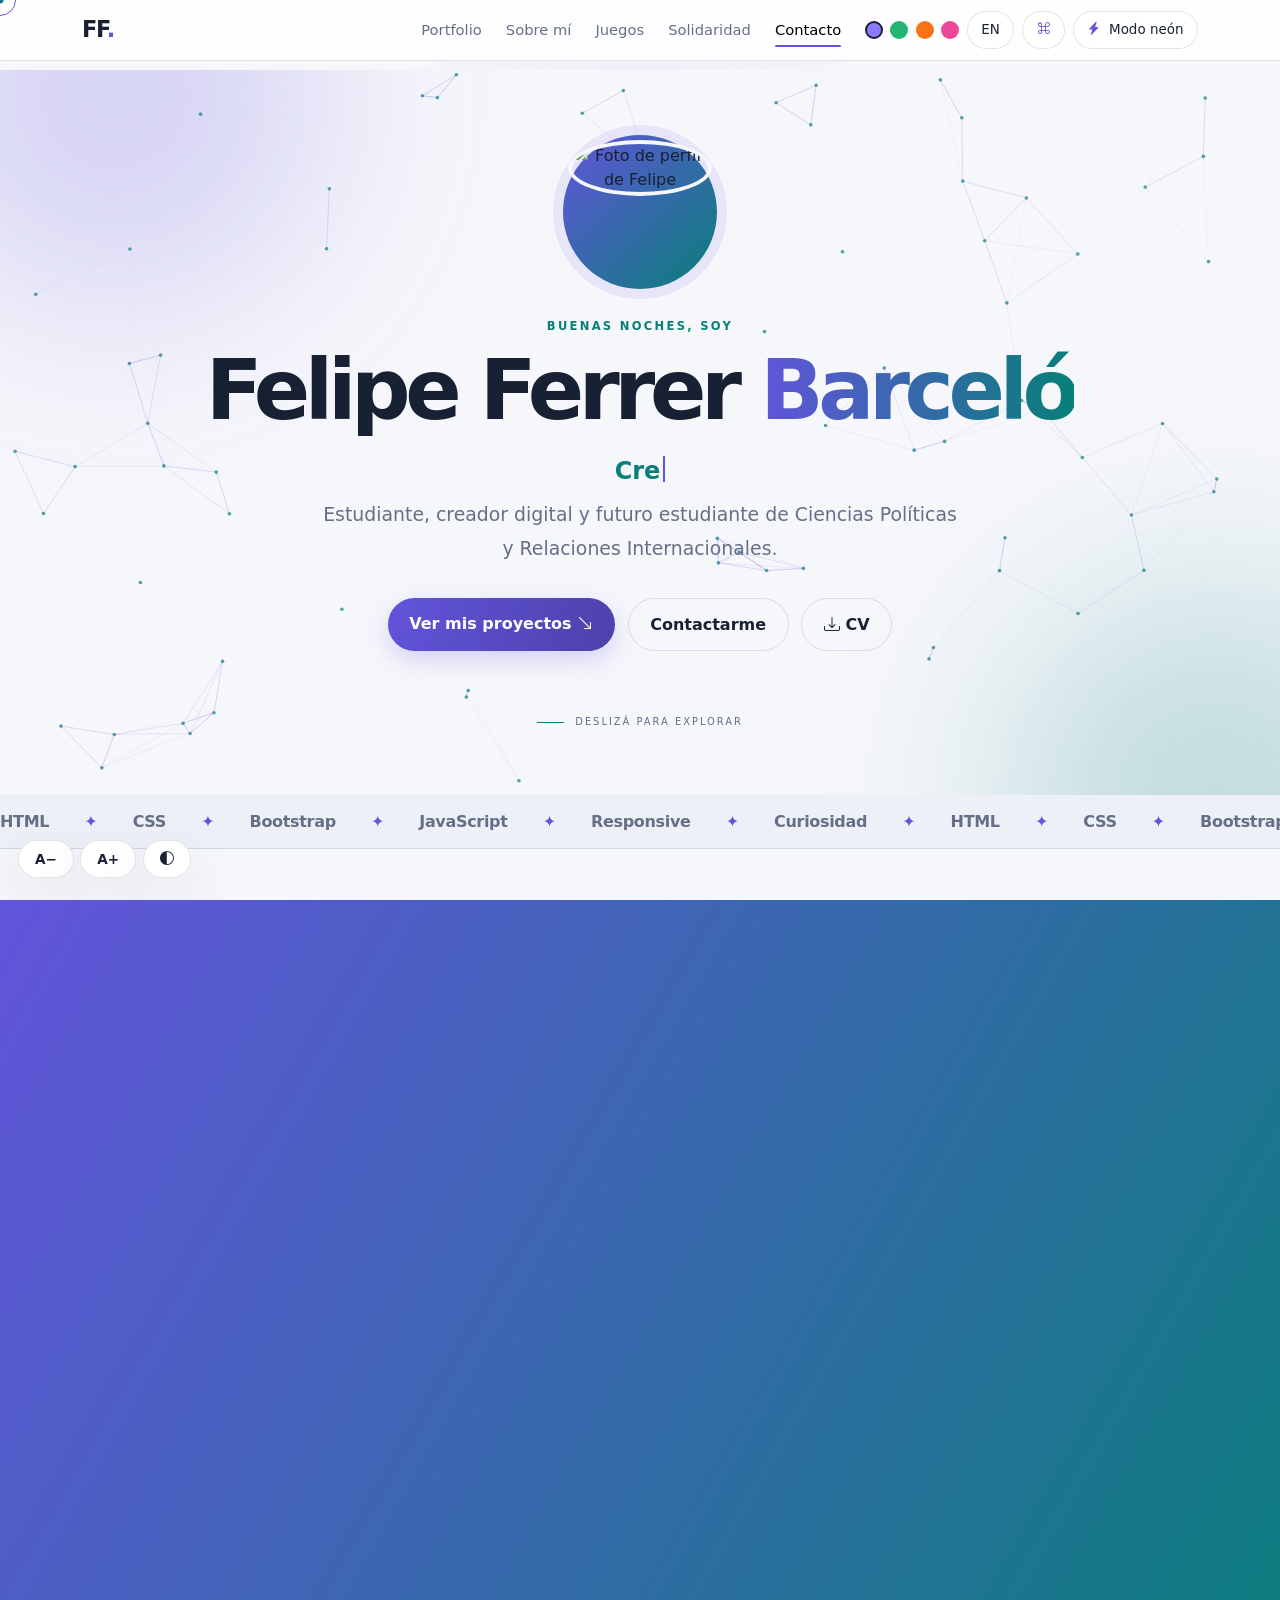
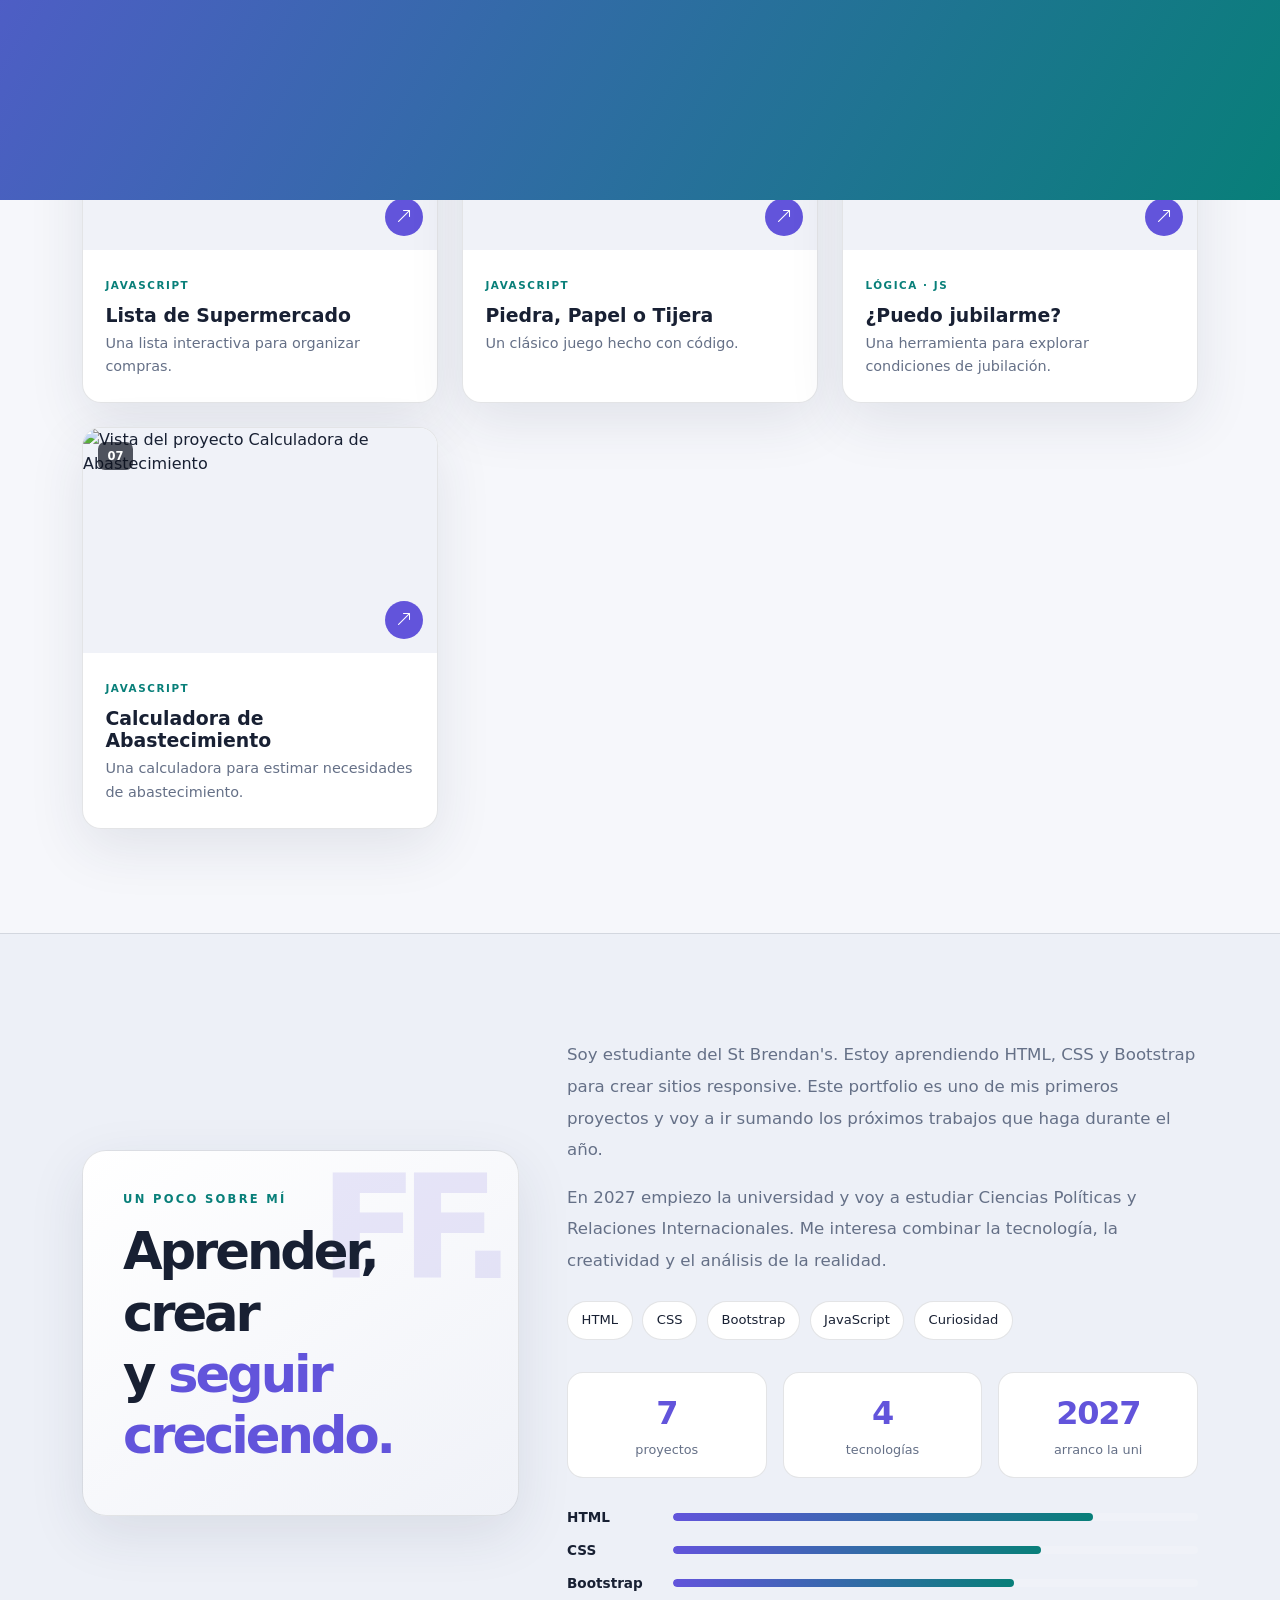
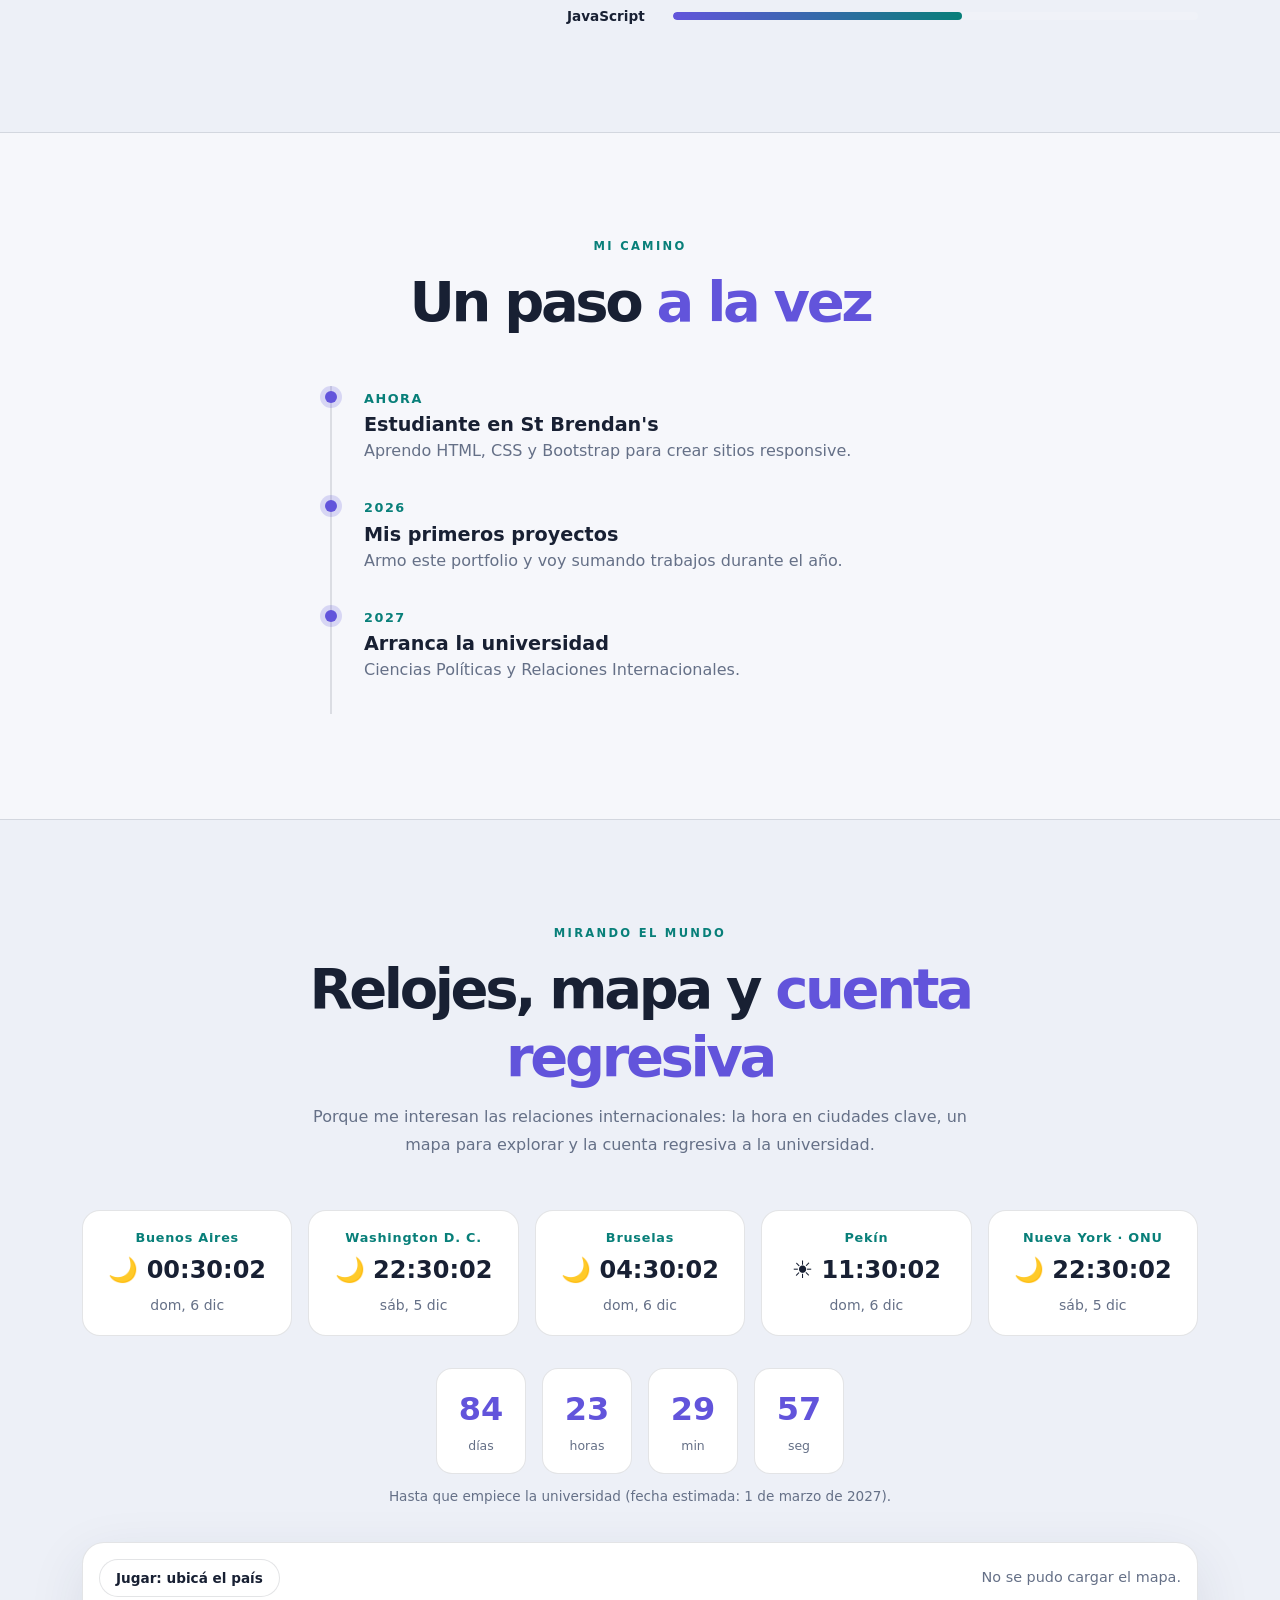
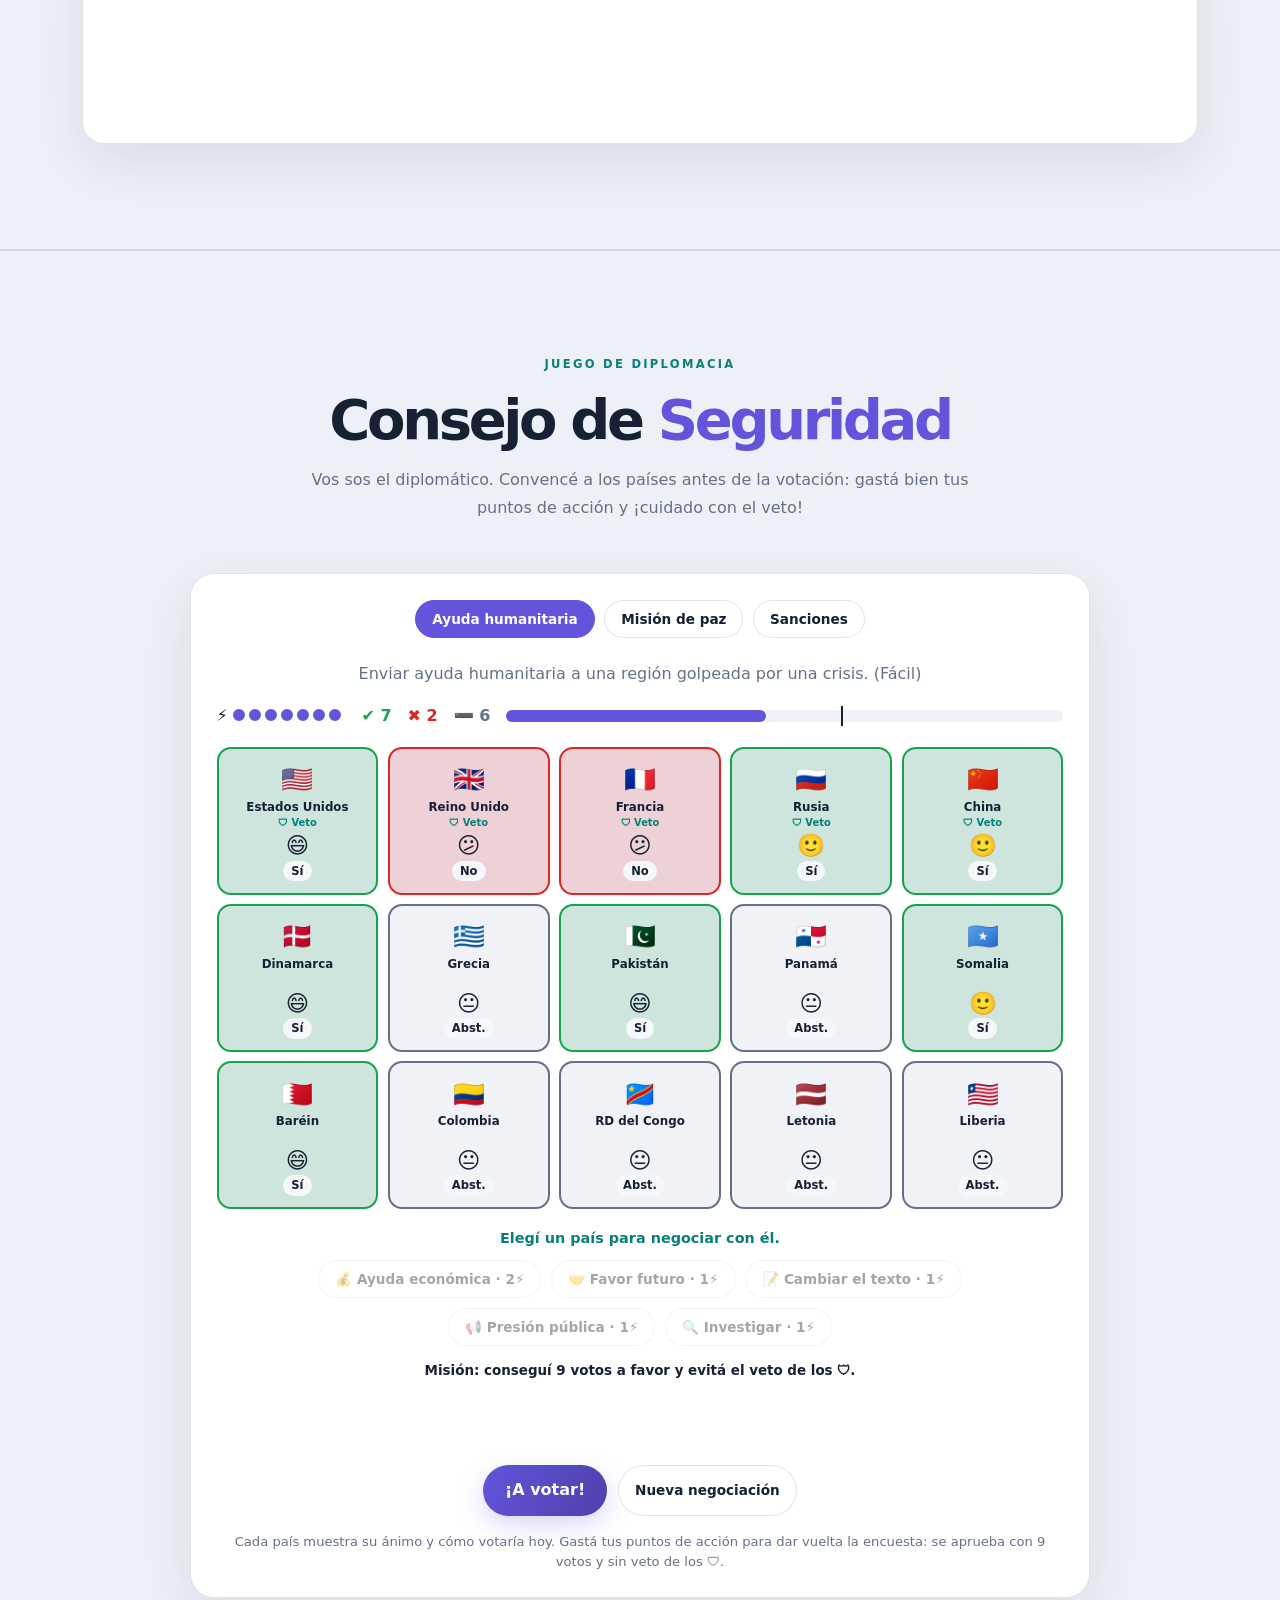
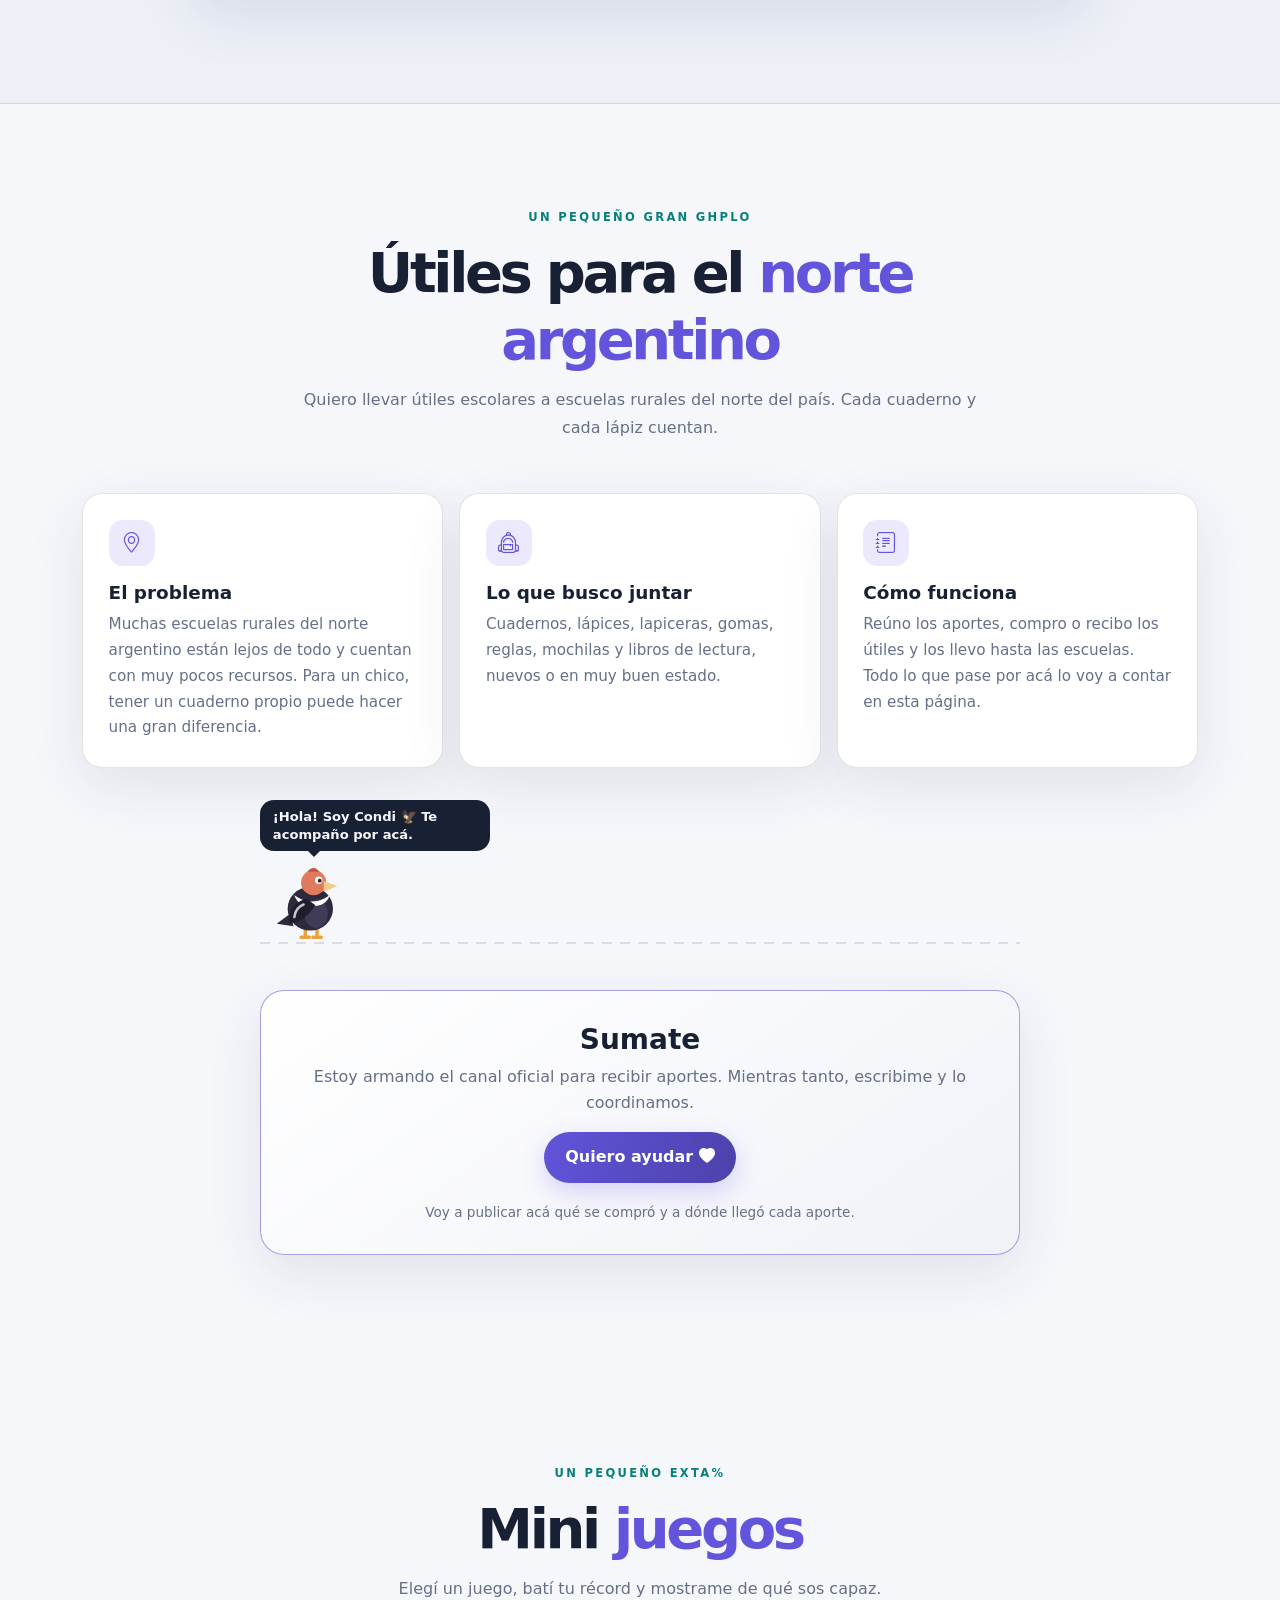
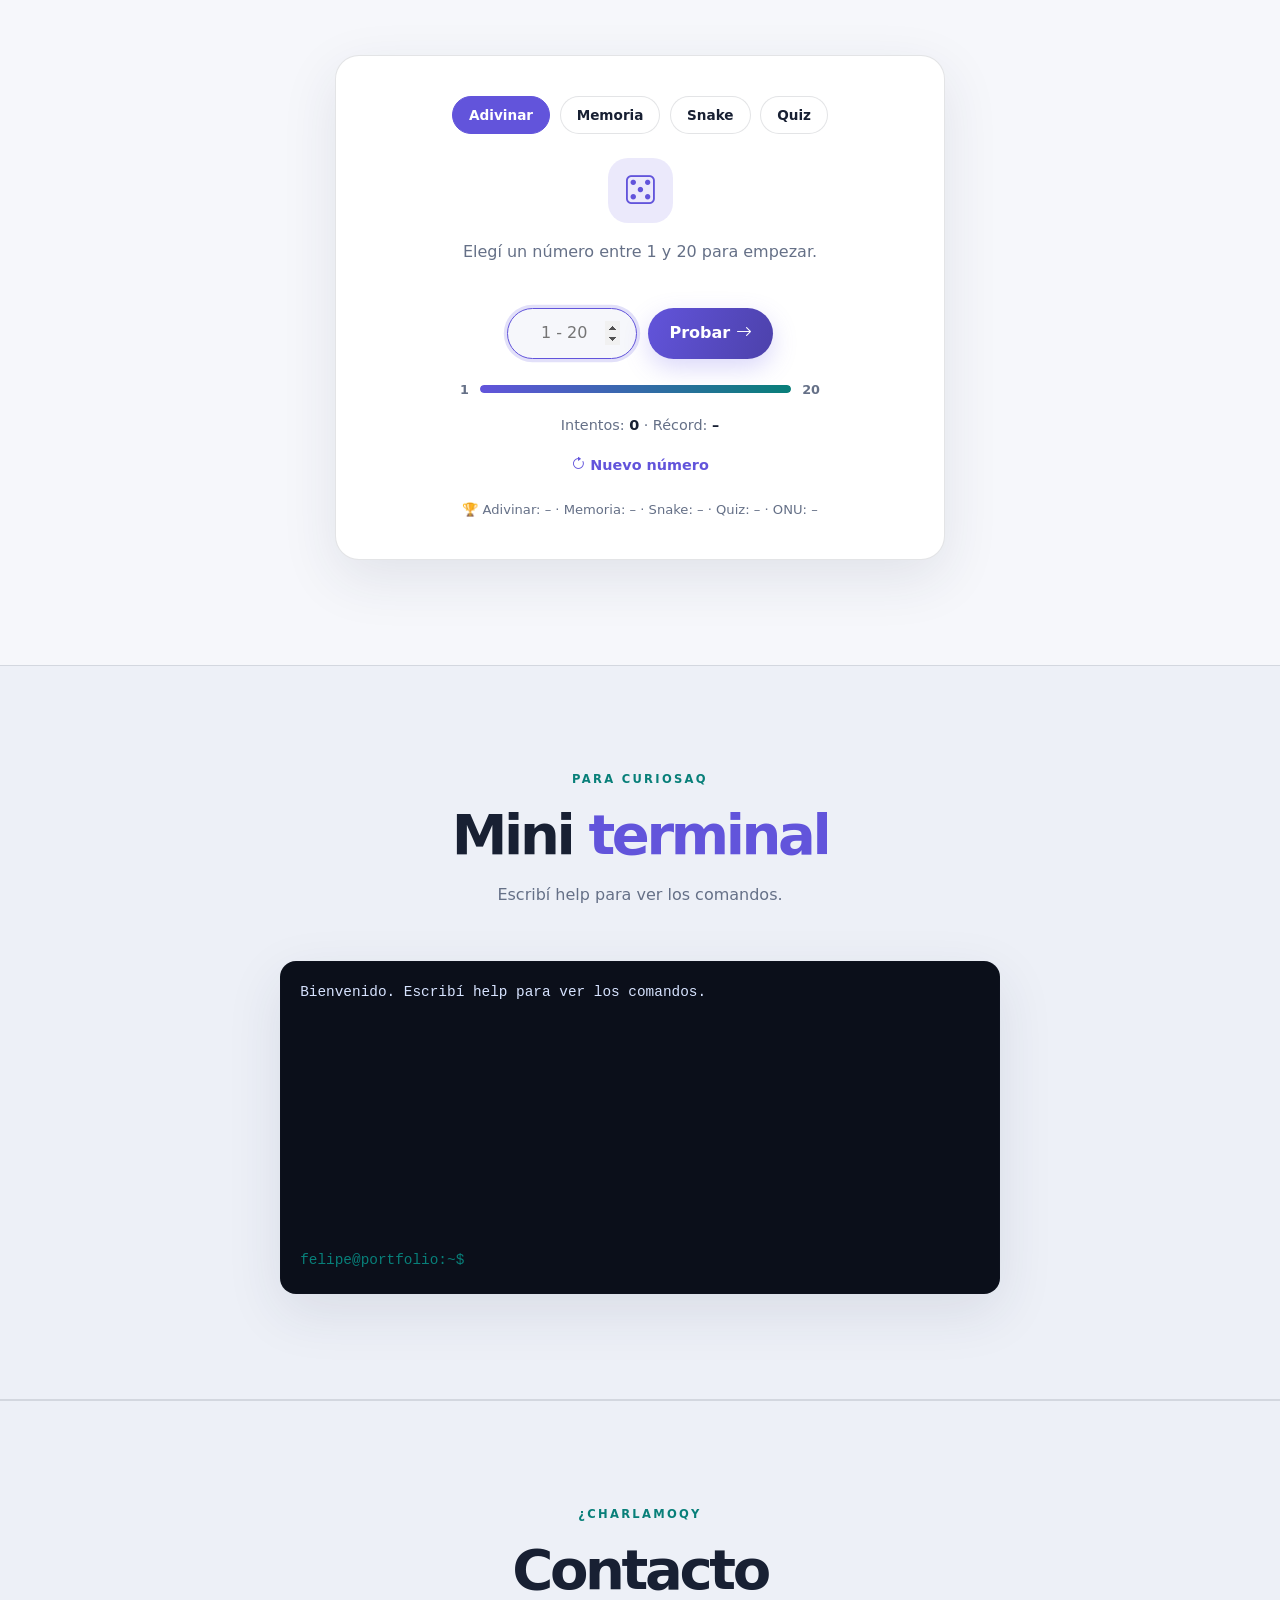
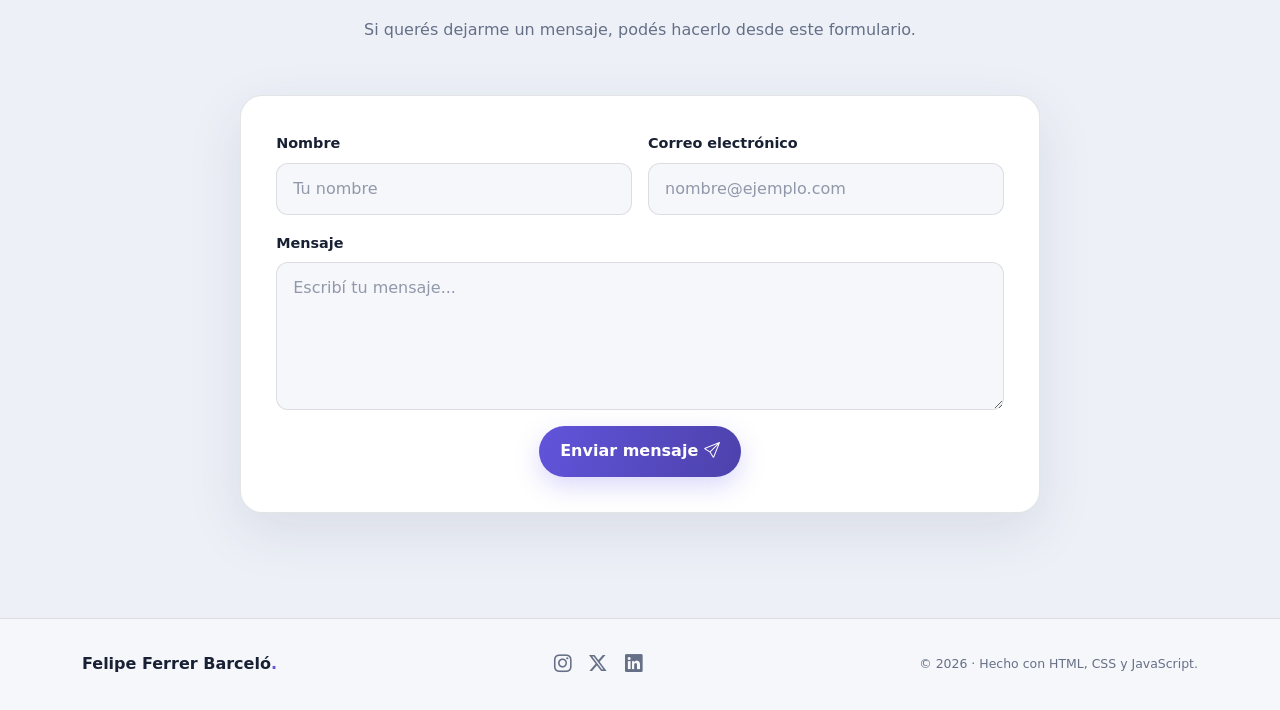
==== commit d91eabe1: "Implement scroll restoration and back-to-top script Added scroll restoration and back-to-top functio" ====
--- a/index.html
+++ b/index.html
@@ -481,7 +481,24 @@
   </div>
   <button id="backToTop" class="back-to-top" type="button" aria-label="Volver arriba"><i class="bi bi-arrow-up"></i></button>
 
-  <script src="https://cdn.jsdelivr.net/npm/bootstrap@5.3.3/dist/js/bootstrap.bundle.min.js"></script>
-  <script src="script.js?v=7"></script>
+<script src="https://cdn.jsdelivr.net/npm/bootstrap@5.3.3/dist/js/bootstrap.bundle.min.js"></script>
+<script src="script.js?v=7"></script>
+
+<script>
+  if ('scrollRestoration' in history) {
+    history.scrollRestoration = 'manual';
+  }
+
+  function irAlInicio() {
+    window.scrollTo(0, 0);
+  }
+
+  window.addEventListener('pageshow', function () {
+    irAlInicio();
+    requestAnimationFrame(irAlInicio);
+    setTimeout(irAlInicio, 150);
+  });
+</script>
+
 </body>
 </html>
